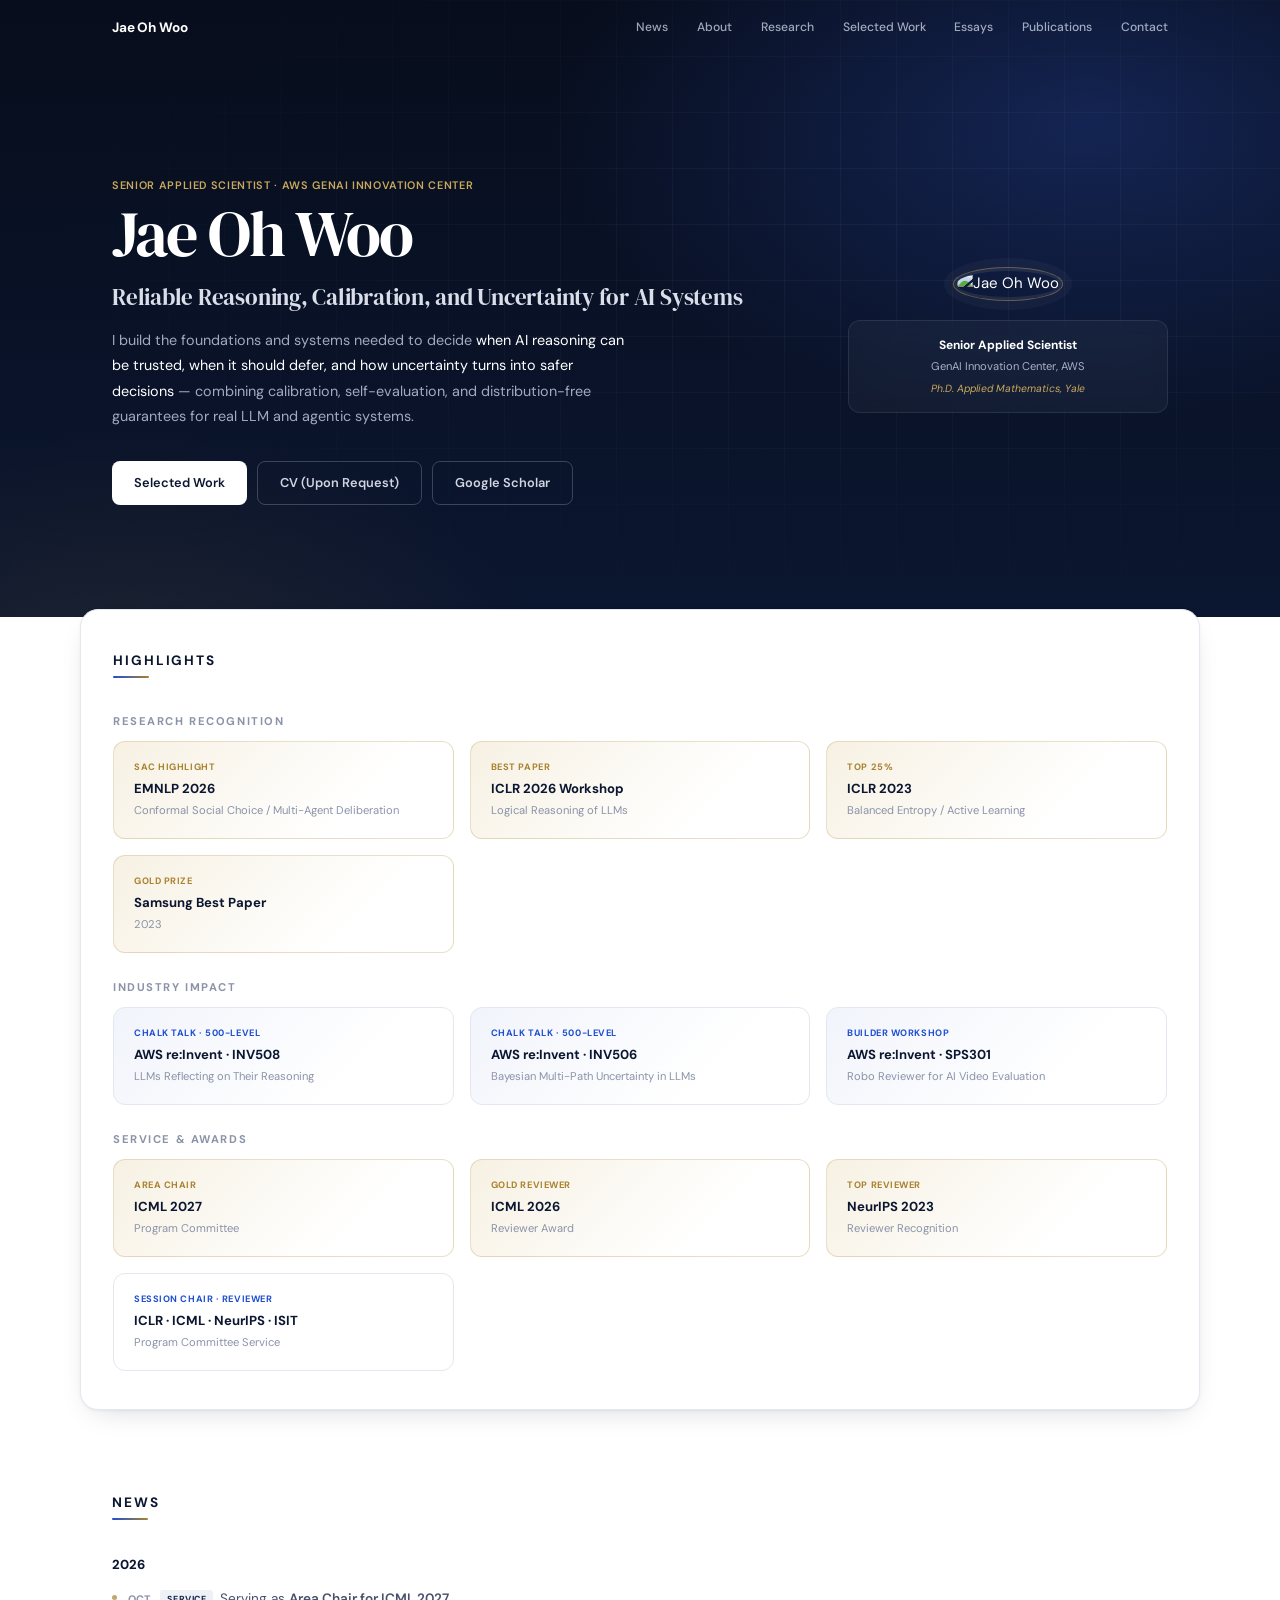
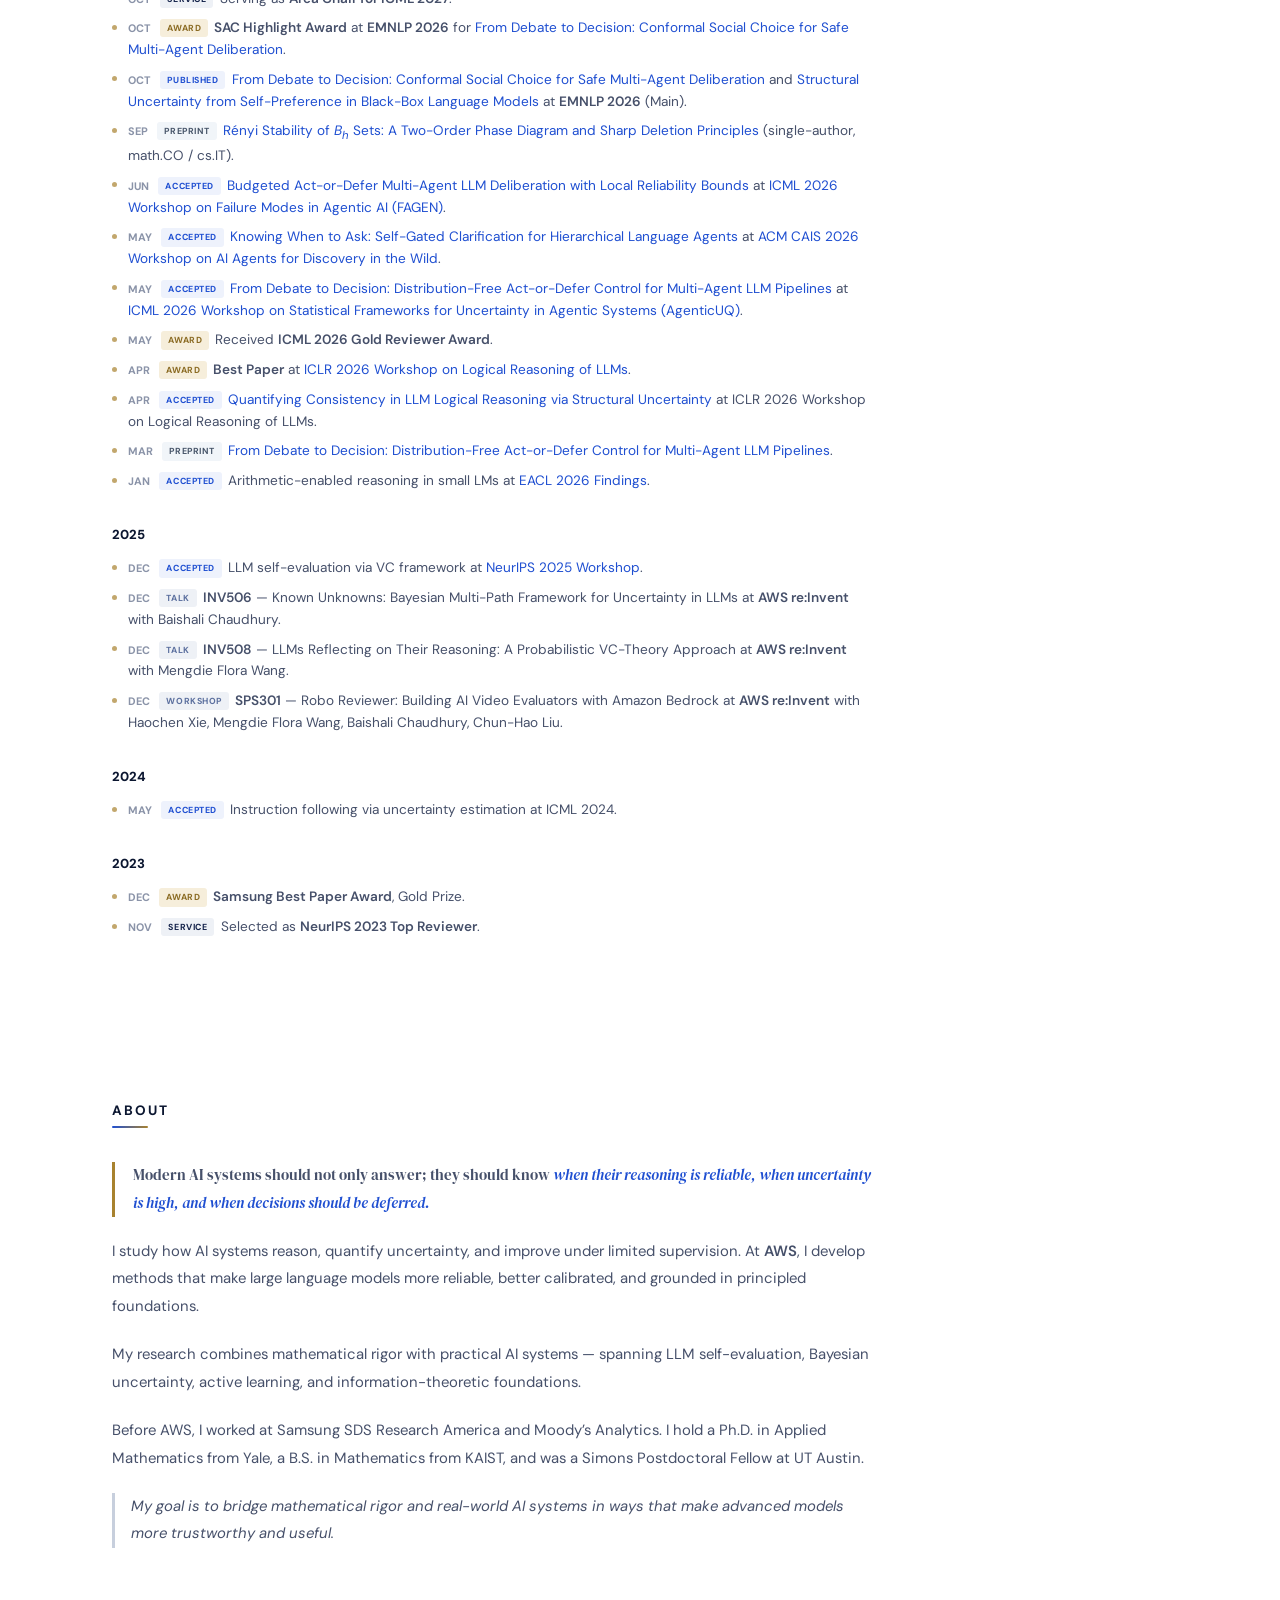
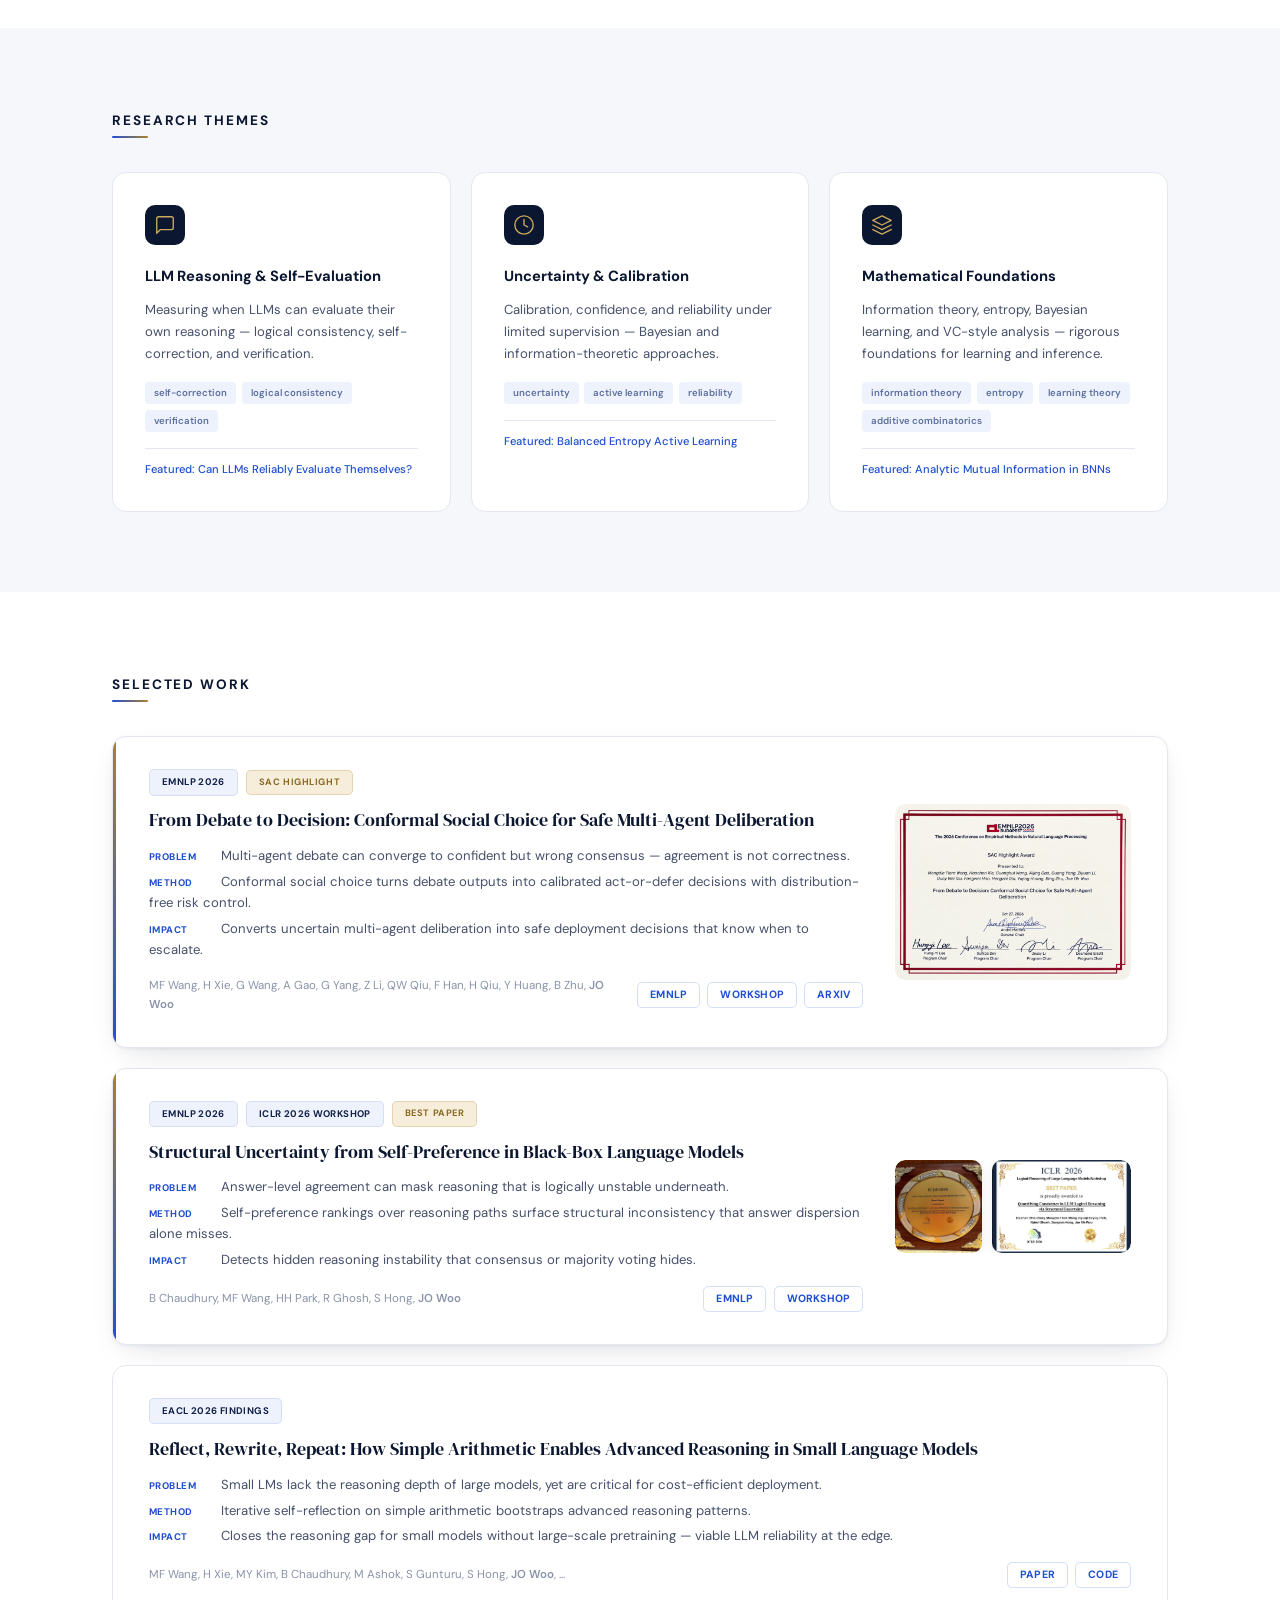
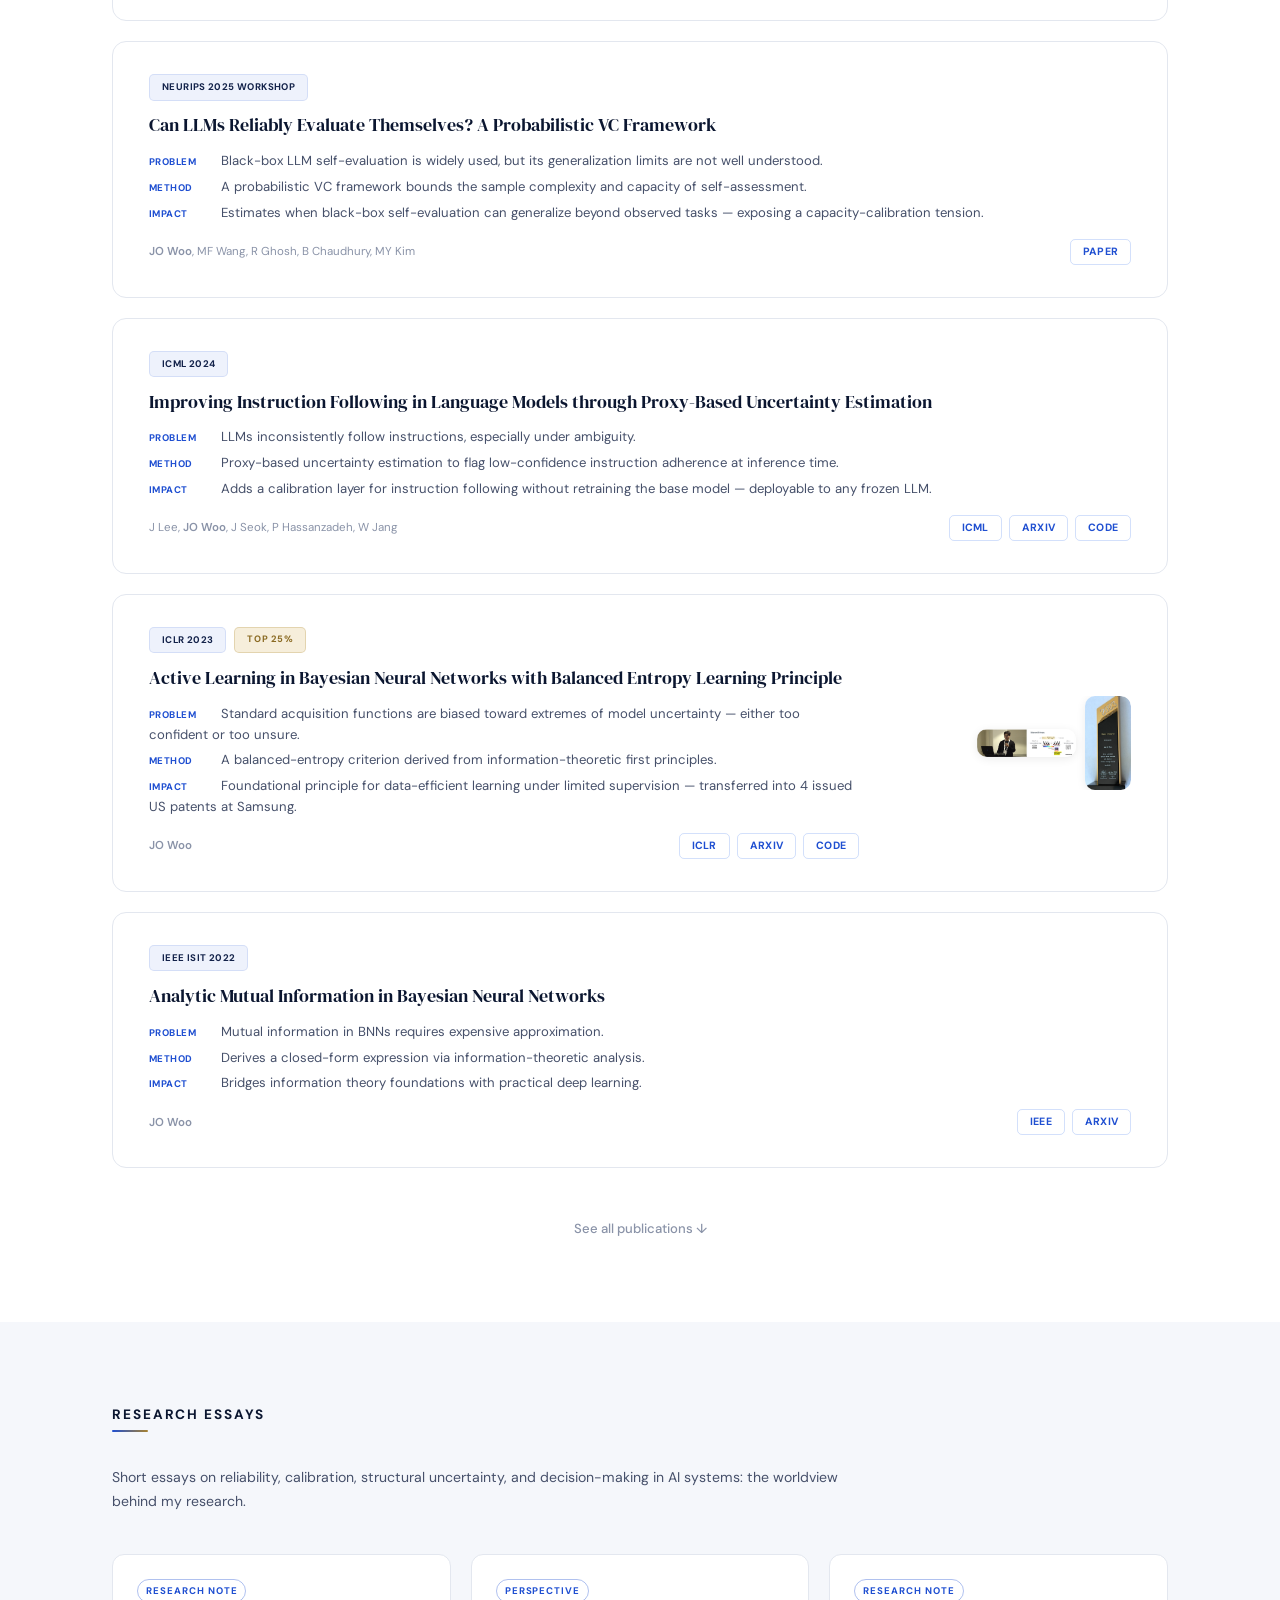
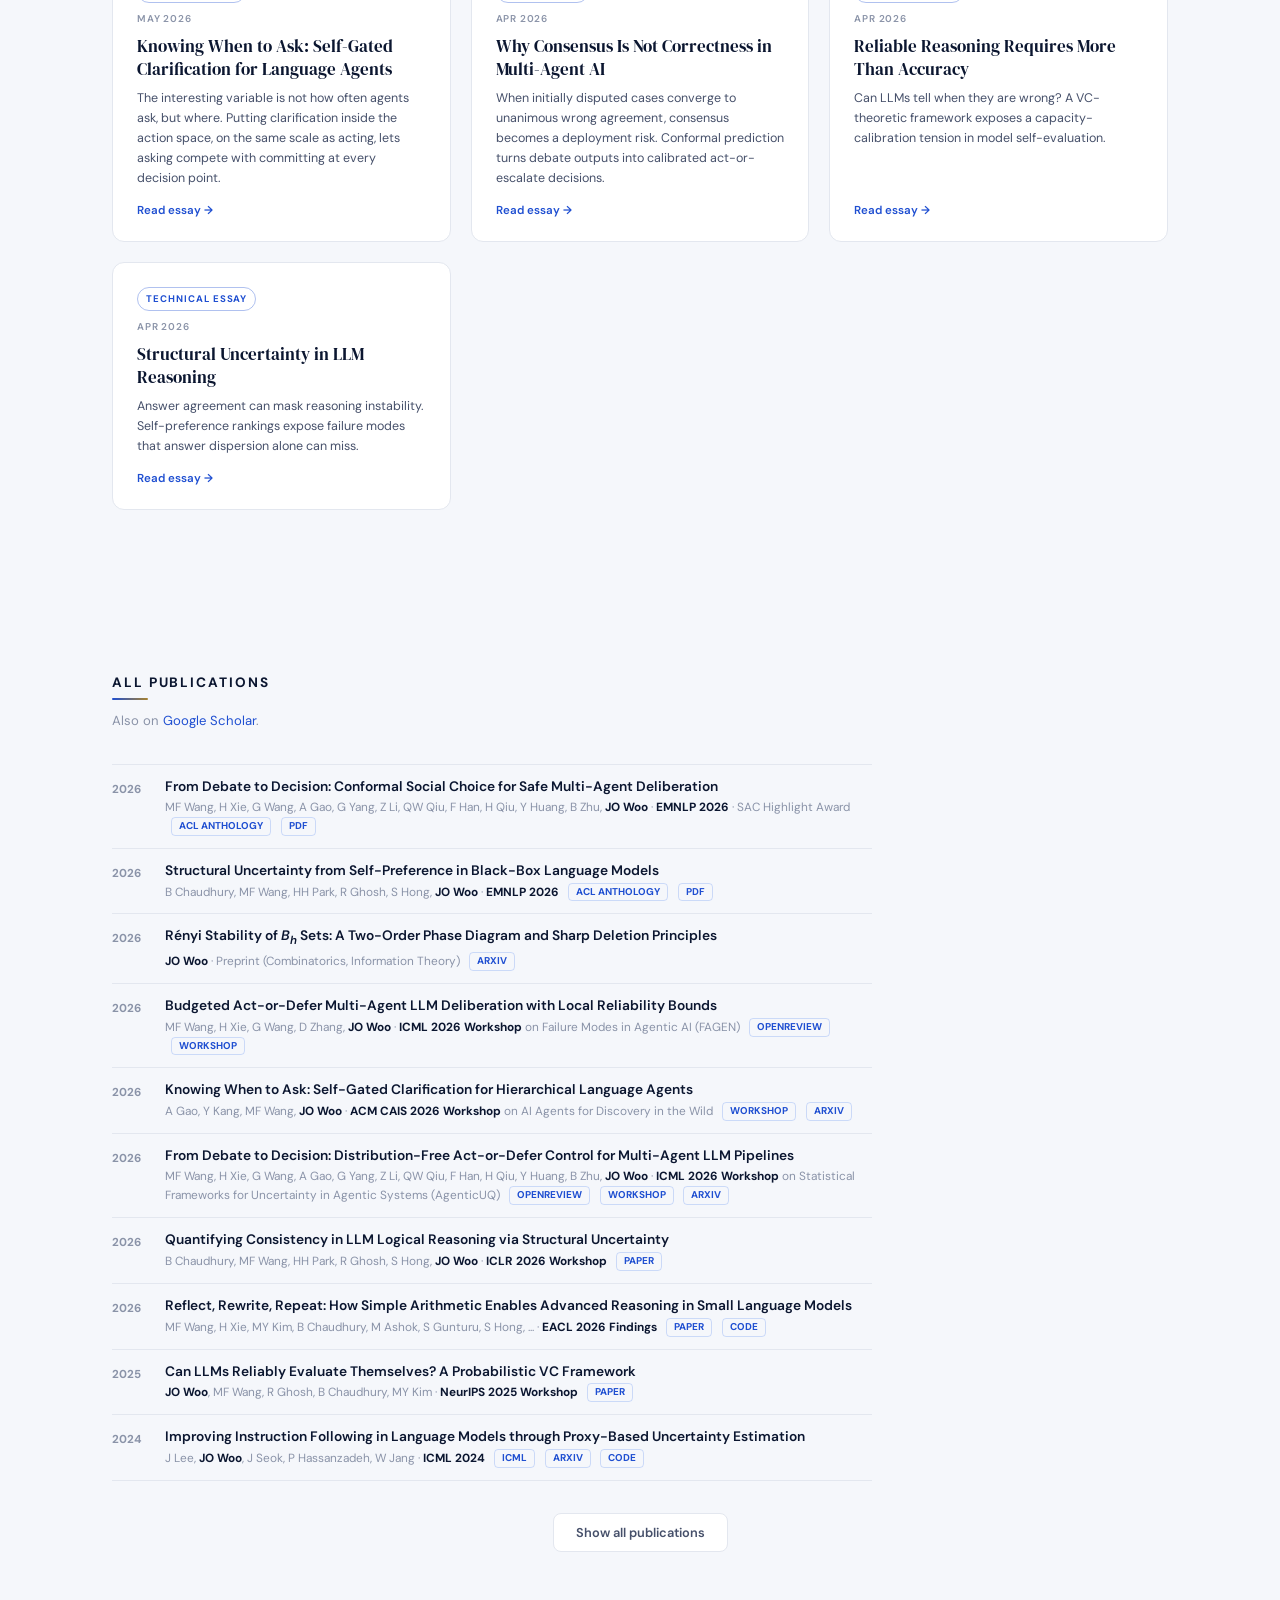
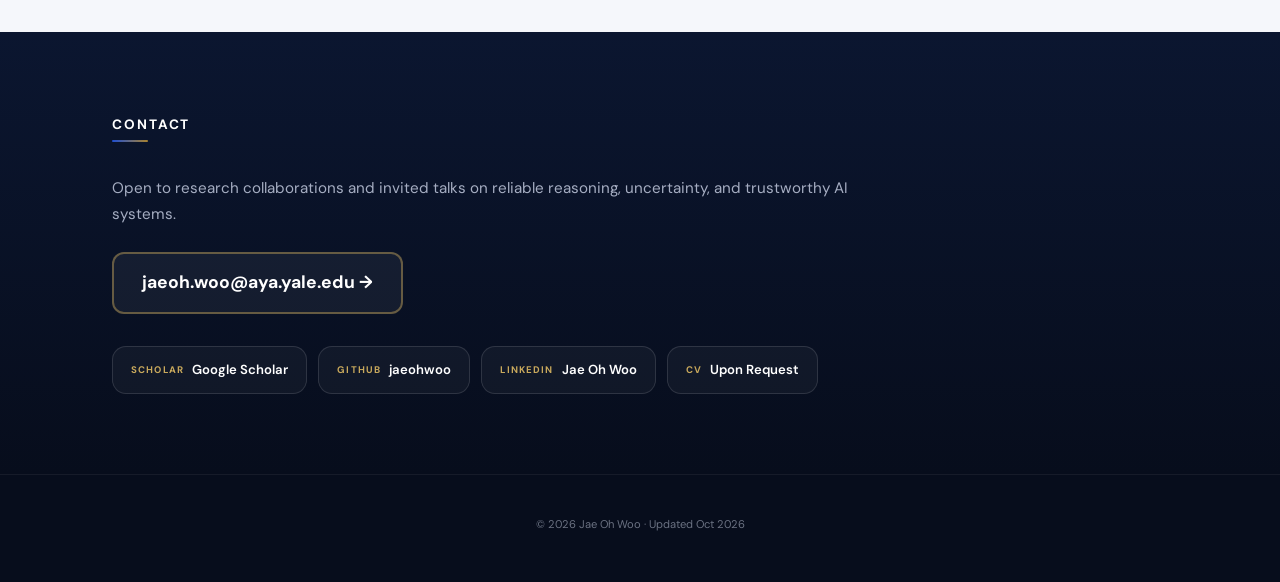
==== index.html @ d0aa5318 "Expand research essays, theme essay pages, add B_h preprint - Four essays expanded about 2x from the" ====
<!DOCTYPE html>
<html lang="en">
<head>
  <meta charset="UTF-8">
  <meta name="viewport" content="width=device-width, initial-scale=1.0">
  <title>Jae Oh Woo — AI Researcher</title>
  <link rel="preconnect" href="https://fonts.googleapis.com">
  <link rel="preconnect" href="https://fonts.gstatic.com" crossorigin>
  <link href="https://fonts.googleapis.com/css2?family=DM+Sans:opsz,wght@9..40,300;9..40,400;9..40,500;9..40,600;9..40,700&family=DM+Serif+Display&display=swap" rel="stylesheet">
  <link rel="stylesheet" href="css/style.css">
  <link rel="stylesheet" href="css/theme.css">
</head>
<body>

  <nav class="nav" id="nav">
    <div class="nav-inner">
      <a href="#" class="nav-name">Jae Oh Woo</a>
      <button class="nav-toggle" id="navToggle" aria-label="Toggle menu">
        <span></span><span></span>
      </button>
      <ul class="nav-links" id="navLinks">
        <li><a href="#news">News</a></li>
        <li><a href="#about">About</a></li>
        <li><a href="#research">Research</a></li>
        <li><a href="#selected-work">Selected Work</a></li>
        <li><a href="#essays">Essays</a></li>
        <li><a href="#publications">Publications</a></li>
        <li><a href="#contact">Contact</a></li>
      </ul>
    </div>
  </nav>

  <!-- Hero -->
  <header class="hero">
    <div class="hero-glow"></div>
    <div class="page">
      <div class="hero-grid">
        <div class="hero-text">
          <p class="hero-eyebrow">Senior Applied Scientist &middot; AWS GenAI Innovation Center</p>
          <h1 class="hero-name">Jae Oh Woo</h1>
          <p class="hero-statement">
            Reliable Reasoning, Calibration, and Uncertainty for AI Systems
          </p>
          <p class="hero-sub">
            I build the foundations and systems needed to decide <em>when AI reasoning can be trusted, when it should defer, and how uncertainty turns into safer decisions</em> &mdash; combining calibration, self-evaluation, and distribution-free guarantees for real LLM and agentic systems.
          </p>
          <div class="hero-actions">
            <a href="#selected-work" class="btn btn-primary">Selected Work</a>
            <span class="btn btn-ghost">CV (Upon Request)</span>
            <a href="https://scholar.google.com/citations?user=HMLtAoMAAAAJ" class="btn btn-ghost" target="_blank" rel="noopener">Google Scholar</a>
          </div>
        </div>
        <div class="hero-right">
          <div class="hero-photo">
            <img src="https://avatars.githubusercontent.com/u/1177142?v=4" alt="Jae Oh Woo">
          </div>
          <div class="hero-affiliation">
            <p class="aff-role">Senior Applied Scientist</p>
            <p class="aff-org">GenAI Innovation Center, AWS</p>
            <p class="aff-edu">Ph.D. Applied Mathematics, Yale</p>
          </div>
        </div>
      </div>
    </div>
  </header>

  <!-- Highlights -->
  <section class="highlights">
    <div class="page">
      <h2 class="section-label">Highlights</h2>

      <h3 class="hl-group-label">Research Recognition</h3>
      <div class="hl-grid">
        <a href="https://aclanthology.org/2026.emnlp-main.830/" target="_blank" rel="noopener" class="hl-card hl-card--gold">
          <span class="hl-badge">SAC Highlight</span>
          <span class="hl-venue">EMNLP 2026</span>
          <span class="hl-detail">Conformal Social Choice / Multi-Agent Deliberation</span>
        </a>
        <a href="https://openreview.net/forum?id=YMwow5RQgP" target="_blank" rel="noopener" class="hl-card hl-card--gold">
          <span class="hl-badge">Best Paper</span>
          <span class="hl-venue">ICLR 2026 Workshop</span>
          <span class="hl-detail">Logical Reasoning of LLMs</span>
        </a>
        <a href="https://iclr.cc/virtual/2023/poster/11983" target="_blank" rel="noopener" class="hl-card hl-card--gold">
          <span class="hl-badge">Top 25%</span>
          <span class="hl-venue">ICLR 2023</span>
          <span class="hl-detail">Balanced Entropy / Active Learning</span>
        </a>
        <div class="hl-card hl-card--gold">
          <span class="hl-badge">Gold Prize</span>
          <span class="hl-venue">Samsung Best Paper</span>
          <span class="hl-detail">2023</span>
        </div>
      </div>

      <h3 class="hl-group-label">Industry Impact</h3>
      <div class="hl-grid">
        <div class="hl-card hl-card--reinvent">
          <span class="hl-badge">Chalk Talk &middot; 500-level</span>
          <span class="hl-venue">AWS re:Invent &middot; INV508</span>
          <span class="hl-detail">LLMs Reflecting on Their Reasoning</span>
        </div>
        <div class="hl-card hl-card--reinvent">
          <span class="hl-badge">Chalk Talk &middot; 500-level</span>
          <span class="hl-venue">AWS re:Invent &middot; INV506</span>
          <span class="hl-detail">Bayesian Multi-Path Uncertainty in LLMs</span>
        </div>
        <div class="hl-card hl-card--reinvent">
          <span class="hl-badge">Builder Workshop</span>
          <span class="hl-venue">AWS re:Invent &middot; SPS301</span>
          <span class="hl-detail">Robo Reviewer for AI Video Evaluation</span>
        </div>
      </div>

      <h3 class="hl-group-label">Service &amp; Awards</h3>
      <div class="hl-grid">
        <div class="hl-card hl-card--gold">
          <span class="hl-badge">Area Chair</span>
          <span class="hl-venue">ICML 2027</span>
          <span class="hl-detail">Program Committee</span>
        </div>
        <div class="hl-card hl-card--gold">
          <span class="hl-badge">Gold Reviewer</span>
          <span class="hl-venue">ICML 2026</span>
          <span class="hl-detail">Reviewer Award</span>
        </div>
        <div class="hl-card hl-card--gold">
          <span class="hl-badge">Top Reviewer</span>
          <span class="hl-venue">NeurIPS 2023</span>
          <span class="hl-detail">Reviewer Recognition</span>
        </div>
        <div class="hl-card">
          <span class="hl-badge">Session Chair &middot; Reviewer</span>
          <span class="hl-venue">ICLR &middot; ICML &middot; NeurIPS &middot; ISIT</span>
          <span class="hl-detail">Program Committee Service</span>
        </div>
      </div>
    </div>
  </section>

  <!-- News -->
  <section id="news" class="section">
    <div class="page">
      <h2 class="section-label">News</h2>
      <div class="news content-text">
        <div class="news-group">
          <h3 class="news-year-label">2026</h3>
          <ul class="news-list">
            <li><time>Oct</time> <span class="news-badge news-badge--service">Service</span> Serving as <strong>Area Chair for ICML 2027</strong>.</li>
            <li><time>Oct</time> <span class="news-badge news-badge--award">Award</span> <strong>SAC Highlight Award</strong> at <strong>EMNLP 2026</strong> for <a href="https://aclanthology.org/2026.emnlp-main.830/" target="_blank" rel="noopener">From Debate to Decision: Conformal Social Choice for Safe Multi-Agent Deliberation</a>.</li>
            <li><time>Oct</time> <span class="news-badge news-badge--accept">Published</span> <a href="https://aclanthology.org/2026.emnlp-main.830/" target="_blank" rel="noopener">From Debate to Decision: Conformal Social Choice for Safe Multi-Agent Deliberation</a> and <a href="https://aclanthology.org/2026.emnlp-main.699/" target="_blank" rel="noopener">Structural Uncertainty from Self-Preference in Black-Box Language Models</a> at <strong>EMNLP 2026</strong> (Main).</li>
            <li><time>Sep</time> <span class="news-badge news-badge--preprint">Preprint</span> <a href="https://arxiv.org/abs/2609.23922" target="_blank" rel="noopener">Rényi Stability of <em>B<sub>h</sub></em> Sets: A Two-Order Phase Diagram and Sharp Deletion Principles</a> (single-author, math.CO / cs.IT).</li>
            <li><time>Jun</time> <span class="news-badge news-badge--accept">Accepted</span> <a href="https://openreview.net/forum?id=5g04fnFmLz" target="_blank" rel="noopener">Budgeted Act-or-Defer Multi-Agent LLM Deliberation with Local Reliability Bounds</a> at <a href="https://fagen-workshop.github.io/" target="_blank" rel="noopener">ICML 2026 Workshop on Failure Modes in Agentic AI (FAGEN)</a>.</li>
            <li><time>May</time> <span class="news-badge news-badge--accept">Accepted</span> <a href="https://arxiv.org/abs/2606.11349" target="_blank" rel="noopener">Knowing When to Ask: Self-Gated Clarification for Hierarchical Language Agents</a> at <a href="https://ai-discovery-in-the-wild.github.io/" target="_blank" rel="noopener">ACM CAIS 2026 Workshop on AI Agents for Discovery in the Wild</a>.</li>
            <li><time>May</time> <span class="news-badge news-badge--accept">Accepted</span> <a href="https://openreview.net/forum?id=wk9pd2VaUB" target="_blank" rel="noopener">From Debate to Decision: Distribution-Free Act-or-Defer Control for Multi-Agent LLM Pipelines</a> at <a href="https://agentic-uncertainty-icml2026.github.io/" target="_blank" rel="noopener">ICML 2026 Workshop on Statistical Frameworks for Uncertainty in Agentic Systems (AgenticUQ)</a>.</li>
            <li><time>May</time> <span class="news-badge news-badge--award">Award</span> Received <strong>ICML 2026 Gold Reviewer Award</strong>.</li>
            <li><time>Apr</time> <span class="news-badge news-badge--award">Award</span> <strong>Best Paper</strong> at <a href="https://openreview.net/forum?id=YMwow5RQgP" target="_blank" rel="noopener">ICLR 2026 Workshop on Logical Reasoning of LLMs</a>.</li>
            <li><time>Apr</time> <span class="news-badge news-badge--accept">Accepted</span> <a href="https://openreview.net/forum?id=YMwow5RQgP" target="_blank" rel="noopener">Quantifying Consistency in LLM Logical Reasoning via Structural Uncertainty</a> at ICLR 2026 Workshop on Logical Reasoning of LLMs.</li>
            <li><time>Mar</time> <span class="news-badge news-badge--preprint">Preprint</span> <a href="https://arxiv.org/abs/2604.07667" target="_blank" rel="noopener">From Debate to Decision: Distribution-Free Act-or-Defer Control for Multi-Agent LLM Pipelines</a>.</li>
            <li><time>Jan</time> <span class="news-badge news-badge--accept">Accepted</span> Arithmetic-enabled reasoning in small LMs at <a href="https://aclanthology.org/2026.findings-eacl.69/" target="_blank" rel="noopener">EACL 2026 Findings</a>.</li>
          </ul>
        </div>
        <div class="news-group">
          <h3 class="news-year-label">2025</h3>
          <ul class="news-list">
            <li><time>Dec</time> <span class="news-badge news-badge--accept">Accepted</span> LLM self-evaluation via VC framework at <a href="https://openreview.net/forum?id=CdxeuFBAUD" target="_blank" rel="noopener">NeurIPS 2025 Workshop</a>.</li>
            <li><time>Dec</time> <span class="news-badge news-badge--talk">Talk</span> <strong>INV506</strong> &mdash; Known Unknowns: Bayesian Multi-Path Framework for Uncertainty in LLMs at <strong>AWS re:Invent</strong> with Baishali Chaudhury.</li>
            <li><time>Dec</time> <span class="news-badge news-badge--talk">Talk</span> <strong>INV508</strong> &mdash; LLMs Reflecting on Their Reasoning: A Probabilistic VC-Theory Approach at <strong>AWS re:Invent</strong> with Mengdie Flora Wang.</li>
            <li><time>Dec</time> <span class="news-badge news-badge--talk">Workshop</span> <strong>SPS301</strong> &mdash; Robo Reviewer: Building AI Video Evaluators with Amazon Bedrock at <strong>AWS re:Invent</strong> with Haochen Xie, Mengdie Flora Wang, Baishali Chaudhury, Chun-Hao Liu.</li>
          </ul>
        </div>
        <div class="news-group">
          <h3 class="news-year-label">2024</h3>
          <ul class="news-list">
            <li><time>May</time> <span class="news-badge news-badge--accept">Accepted</span> Instruction following via uncertainty estimation at ICML 2024.</li>
          </ul>
        </div>
        <div class="news-group">
          <h3 class="news-year-label">2023</h3>
          <ul class="news-list">
            <li><time>Dec</time> <span class="news-badge news-badge--award">Award</span> <strong>Samsung Best Paper Award</strong>, Gold Prize.</li>
            <li><time>Nov</time> <span class="news-badge news-badge--service">Service</span> Selected as <strong>NeurIPS 2023 Top Reviewer</strong>.</li>
          </ul>
        </div>
      </div>
    </div>
  </section>

  <!-- About -->
  <section id="about" class="section">
    <div class="page">
      <h2 class="section-label">About</h2>
      <div class="about-body content-text">
        <p class="about-thesis">
          Modern AI systems should not only answer; they should know <em>when their reasoning is reliable, when uncertainty is high, and when decisions should be deferred.</em>
        </p>
        <p class="about-lede">
          I study how AI systems reason, quantify uncertainty, and improve under limited supervision.
          At <strong>AWS</strong>, I develop methods that make large language models more reliable, better calibrated, and grounded in principled foundations.
        </p>
        <p>
          My research combines mathematical rigor with practical AI systems &mdash; spanning LLM self-evaluation, Bayesian uncertainty, active learning, and information-theoretic foundations.
        </p>
        <p>
          Before AWS, I worked at Samsung SDS Research America and Moody&rsquo;s Analytics.
          I hold a Ph.D. in Applied Mathematics from Yale, a B.S. in Mathematics from KAIST,
          and was a Simons Postdoctoral Fellow at UT Austin.
        </p>
        <p class="about-philosophy">
          My goal is to bridge mathematical rigor and real-world AI systems in ways that make advanced models more trustworthy and useful.
        </p>
      </div>
    </div>
  </section>

  <!-- Research Themes -->
  <section id="research" class="section section-tinted">
    <div class="page">
      <h2 class="section-label">Research Themes</h2>
      <div class="card-grid">
        <div class="pillar">
          <div class="pillar-icon">
            <svg width="22" height="22" viewBox="0 0 24 24" fill="none" stroke="currentColor" stroke-width="1.5" stroke-linecap="round" stroke-linejoin="round"><path d="M21 15a2 2 0 01-2 2H7l-4 4V5a2 2 0 012-2h14a2 2 0 012 2z"/></svg>
          </div>
          <h3>LLM Reasoning &amp; Self-Evaluation</h3>
          <p>Measuring when LLMs can evaluate their own reasoning &mdash; logical consistency, self-correction, and verification.</p>
          <div class="pillar-tags">
            <span>self-correction</span><span>logical consistency</span><span>verification</span>
          </div>
          <a href="https://openreview.net/forum?id=CdxeuFBAUD" target="_blank" rel="noopener" class="pillar-featured">Featured: Can LLMs Reliably Evaluate Themselves?</a>
        </div>
        <div class="pillar">
          <div class="pillar-icon">
            <svg width="22" height="22" viewBox="0 0 24 24" fill="none" stroke="currentColor" stroke-width="1.5" stroke-linecap="round" stroke-linejoin="round"><circle cx="12" cy="12" r="10"/><path d="M12 6v6l4 2"/></svg>
          </div>
          <h3>Uncertainty &amp; Calibration</h3>
          <p>Calibration, confidence, and reliability under limited supervision &mdash; Bayesian and information-theoretic approaches.</p>
          <div class="pillar-tags">
            <span>uncertainty</span><span>active learning</span><span>reliability</span>
          </div>
          <a href="https://arxiv.org/abs/2105.14559" target="_blank" rel="noopener" class="pillar-featured">Featured: Balanced Entropy Active Learning</a>
        </div>
        <div class="pillar">
          <div class="pillar-icon">
            <svg width="22" height="22" viewBox="0 0 24 24" fill="none" stroke="currentColor" stroke-width="1.5" stroke-linecap="round" stroke-linejoin="round"><polygon points="12 2 2 7 12 12 22 7 12 2"/><polyline points="2 17 12 22 22 17"/><polyline points="2 12 12 17 22 12"/></svg>
          </div>
          <h3>Mathematical Foundations</h3>
          <p>Information theory, entropy, Bayesian learning, and VC-style analysis &mdash; rigorous foundations for learning and inference.</p>
          <div class="pillar-tags">
            <span>information theory</span><span>entropy</span><span>learning theory</span><span>additive combinatorics</span>
          </div>
          <a href="https://arxiv.org/abs/2201.09815" target="_blank" rel="noopener" class="pillar-featured">Featured: Analytic Mutual Information in BNNs</a>
        </div>
      </div>
    </div>
  </section>

  <!-- Selected Work -->
  <section id="selected-work" class="section">
    <div class="page">
      <h2 class="section-label">Selected Work</h2>

      <div class="works">

        <article class="work work--featured work--with-photo">
          <div class="work-body">
            <div class="work-top">
              <span class="venue-badge venue-emnlp">EMNLP 2026</span>
              <span class="work-award">SAC Highlight</span>
            </div>
            <h3 class="work-title">From Debate to Decision: Conformal Social Choice for Safe Multi-Agent Deliberation</h3>
            <div class="work-narrative">
              <div class="work-row"><span class="work-label">Problem</span> Multi-agent debate can converge to confident but wrong consensus &mdash; agreement is not correctness.</div>
              <div class="work-row"><span class="work-label">Method</span> Conformal social choice turns debate outputs into calibrated act-or-defer decisions with distribution-free risk control.</div>
              <div class="work-row"><span class="work-label">Impact</span> Converts uncertain multi-agent deliberation into safe deployment decisions that know when to escalate.</div>
            </div>
            <div class="work-foot">
              <span class="work-authors">MF Wang, H Xie, G Wang, A Gao, G Yang, Z Li, QW Qiu, F Han, H Qiu, Y Huang, B Zhu, <strong>JO Woo</strong></span>
              <div class="work-links">
                <a href="https://aclanthology.org/2026.emnlp-main.830/" target="_blank" rel="noopener">EMNLP</a>
                <a href="https://openreview.net/forum?id=wk9pd2VaUB" target="_blank" rel="noopener">Workshop</a>
                <a href="https://arxiv.org/abs/2604.07667" target="_blank" rel="noopener">arXiv</a>
              </div>
            </div>
          </div>
          <div class="work-photo">
            <img src="img/emnlp2026_sac_highlight_certificate.jpg" alt="EMNLP 2026 SAC Highlight Award certificate" loading="lazy">
          </div>
        </article>

        <article class="work work--featured work--with-photo">
          <div class="work-body">
            <div class="work-top">
              <span class="venue-badge venue-emnlp">EMNLP 2026</span>
              <span class="venue-badge venue-iclr">ICLR 2026 Workshop</span>
              <span class="work-award">Best Paper</span>
            </div>
            <h3 class="work-title">Structural Uncertainty from Self-Preference in Black-Box Language Models</h3>
            <div class="work-narrative">
              <div class="work-row"><span class="work-label">Problem</span> Answer-level agreement can mask reasoning that is logically unstable underneath.</div>
              <div class="work-row"><span class="work-label">Method</span> Self-preference rankings over reasoning paths surface structural inconsistency that answer dispersion alone misses.</div>
              <div class="work-row"><span class="work-label">Impact</span> Detects hidden reasoning instability that consensus or majority voting hides.</div>
            </div>
            <div class="work-foot">
              <span class="work-authors">B Chaudhury, MF Wang, HH Park, R Ghosh, S Hong, <strong>JO Woo</strong></span>
              <div class="work-links">
                <a href="https://aclanthology.org/2026.emnlp-main.699/" target="_blank" rel="noopener">EMNLP</a>
                <a href="https://openreview.net/forum?id=YMwow5RQgP" target="_blank" rel="noopener">Workshop</a>
              </div>
            </div>
          </div>
          <div class="work-photo work-photo--pair">
            <img src="img/iclr2026_workshop_best_paper.jpg" alt="ICLR 2026 Workshop Best Paper plaque" loading="lazy">
            <img src="img/iclr2026_workshop_certificate.jpg" alt="ICLR 2026 Workshop Best Paper certificate" loading="lazy">
          </div>
        </article>

        <article class="work">
          <div class="work-top">
            <span class="venue-badge venue-eacl">EACL 2026 Findings</span>
          </div>
          <h3 class="work-title">Reflect, Rewrite, Repeat: How Simple Arithmetic Enables Advanced Reasoning in Small Language Models</h3>
          <div class="work-narrative">
            <div class="work-row"><span class="work-label">Problem</span> Small LMs lack the reasoning depth of large models, yet are critical for cost-efficient deployment.</div>
            <div class="work-row"><span class="work-label">Method</span> Iterative self-reflection on simple arithmetic bootstraps advanced reasoning patterns.</div>
            <div class="work-row"><span class="work-label">Impact</span> Closes the reasoning gap for small models without large-scale pretraining &mdash; viable LLM reliability at the edge.</div>
          </div>
          <div class="work-foot">
            <span class="work-authors">MF Wang, H Xie, MY Kim, B Chaudhury, M Ashok, S Gunturu, S Hong, <strong>JO Woo</strong>, ...</span>
            <div class="work-links">
              <a href="https://aclanthology.org/2026.findings-eacl.69/" target="_blank" rel="noopener">Paper</a>
              <a href="https://github.com/aws-samples/sample-for-reflect-rewrite-repeat" target="_blank" rel="noopener">Code</a>
            </div>
          </div>
        </article>

        <article class="work">
          <div class="work-top">
            <span class="venue-badge venue-neurips">NeurIPS 2025 Workshop</span>
          </div>
          <h3 class="work-title">Can LLMs Reliably Evaluate Themselves? A Probabilistic VC Framework</h3>
          <div class="work-narrative">
            <div class="work-row"><span class="work-label">Problem</span> Black-box LLM self-evaluation is widely used, but its generalization limits are not well understood.</div>
            <div class="work-row"><span class="work-label">Method</span> A probabilistic VC framework bounds the sample complexity and capacity of self-assessment.</div>
            <div class="work-row"><span class="work-label">Impact</span> Estimates when black-box self-evaluation can generalize beyond observed tasks &mdash; exposing a capacity-calibration tension.</div>
          </div>
          <div class="work-foot">
            <span class="work-authors"><strong>JO Woo</strong>, MF Wang, R Ghosh, B Chaudhury, MY Kim</span>
            <div class="work-links">
              <a href="https://openreview.net/forum?id=CdxeuFBAUD" target="_blank" rel="noopener">Paper</a>
            </div>
          </div>
        </article>

        <article class="work">
          <div class="work-top">
            <span class="venue-badge venue-icml">ICML 2024</span>
          </div>
          <h3 class="work-title">Improving Instruction Following in Language Models through Proxy-Based Uncertainty Estimation</h3>
          <div class="work-narrative">
            <div class="work-row"><span class="work-label">Problem</span> LLMs inconsistently follow instructions, especially under ambiguity.</div>
            <div class="work-row"><span class="work-label">Method</span> Proxy-based uncertainty estimation to flag low-confidence instruction adherence at inference time.</div>
            <div class="work-row"><span class="work-label">Impact</span> Adds a calibration layer for instruction following without retraining the base model &mdash; deployable to any frozen LLM.</div>
          </div>
          <div class="work-foot">
            <span class="work-authors">J Lee, <strong>JO Woo</strong>, J Seok, P Hassanzadeh, W Jang</span>
            <div class="work-links">
              <a href="https://icml.cc/virtual/2024/poster/33513" target="_blank" rel="noopener">ICML</a>
              <a href="https://arxiv.org/abs/2405.06424" target="_blank" rel="noopener">arXiv</a>
              <a href="https://github.com/P-B-U/proxy_based_uncertainty" target="_blank" rel="noopener">Code</a>
            </div>
          </div>
        </article>

        <article class="work work--with-photo">
          <div class="work-body">
            <div class="work-top">
              <span class="venue-badge venue-iclr">ICLR 2023</span>
              <span class="work-award">Top 25%</span>
            </div>
            <h3 class="work-title">Active Learning in Bayesian Neural Networks with Balanced Entropy Learning Principle</h3>
            <div class="work-narrative">
              <div class="work-row"><span class="work-label">Problem</span> Standard acquisition functions are biased toward extremes of model uncertainty &mdash; either too confident or too unsure.</div>
              <div class="work-row"><span class="work-label">Method</span> A balanced-entropy criterion derived from information-theoretic first principles.</div>
              <div class="work-row"><span class="work-label">Impact</span> Foundational principle for data-efficient learning under limited supervision &mdash; transferred into 4 issued US patents at Samsung.</div>
            </div>
            <div class="work-foot">
              <span class="work-authors"><strong>JO Woo</strong></span>
              <div class="work-links">
                <a href="https://iclr.cc/virtual/2023/poster/11983" target="_blank" rel="noopener">ICLR</a>
                <a href="https://arxiv.org/abs/2105.14559" target="_blank" rel="noopener">arXiv</a>
                <a href="https://github.com/jaeohwoo/BalancedEntropy" target="_blank" rel="noopener">Code</a>
              </div>
            </div>
          </div>
          <div class="work-photo work-photo--stack">
            <img src="img/photo1.jpg" alt="Presenting Balanced Entropy at ICLR 2023" loading="lazy">
            <img src="img/samsung_gold_award_2023.jpg" alt="Samsung SDS Gold Award trophy for Balanced Entropy paper" loading="lazy">
          </div>
        </article>

        <article class="work">
          <div class="work-top">
            <span class="venue-badge venue-ieee">IEEE ISIT 2022</span>
          </div>
          <h3 class="work-title">Analytic Mutual Information in Bayesian Neural Networks</h3>
          <div class="work-narrative">
            <div class="work-row"><span class="work-label">Problem</span> Mutual information in BNNs requires expensive approximation.</div>
            <div class="work-row"><span class="work-label">Method</span> Derives a closed-form expression via information-theoretic analysis.</div>
            <div class="work-row"><span class="work-label">Impact</span> Bridges information theory foundations with practical deep learning.</div>
          </div>
          <div class="work-foot">
            <span class="work-authors"><strong>JO Woo</strong></span>
            <div class="work-links">
              <a href="https://ieeexplore.ieee.org/document/9834883" target="_blank" rel="noopener">IEEE</a>
              <a href="https://arxiv.org/abs/2201.09815" target="_blank" rel="noopener">arXiv</a>
            </div>
          </div>
        </article>

      </div>

      <p class="see-all"><a href="#publications">See all publications &darr;</a></p>
    </div>
  </section>

  <!-- Essays -->
  <section id="essays" class="section section-tinted">
    <div class="page">
      <h2 class="section-label">Research Essays</h2>
      <p class="essays-intro content-text">
        Short essays on reliability, calibration, structural uncertainty, and decision-making in AI systems: the worldview behind my research.
      </p>
      <div class="essay-grid">
        <a href="essays/knowing-when-to-ask.html" class="essay-card">
          <span class="essay-kind">Research Note</span>
          <time class="essay-date">May 2026</time>
          <h3 class="essay-title">Knowing When to Ask: Self-Gated Clarification for Language Agents</h3>
          <p class="essay-desc">The interesting variable is not how often agents ask, but where. Putting clarification inside the action space, on the same scale as acting, lets asking compete with committing at every decision point.</p>
          <span class="essay-read">Read essay &rarr;</span>
        </a>
        <a href="essays/why-consensus-is-not-correctness.html" class="essay-card">
          <span class="essay-kind">Perspective</span>
          <time class="essay-date">Apr 2026</time>
          <h3 class="essay-title">Why Consensus Is Not Correctness in Multi-Agent AI</h3>
          <p class="essay-desc">When initially disputed cases converge to unanimous wrong agreement, consensus becomes a deployment risk. Conformal prediction turns debate outputs into calibrated act-or-escalate decisions.</p>
          <span class="essay-read">Read essay &rarr;</span>
        </a>
        <a href="essays/reliable-reasoning-requires-more-than-accuracy.html" class="essay-card">
          <span class="essay-kind">Research Note</span>
          <time class="essay-date">Apr 2026</time>
          <h3 class="essay-title">Reliable Reasoning Requires More Than Accuracy</h3>
          <p class="essay-desc">Can LLMs tell when they are wrong? A VC-theoretic framework exposes a capacity-calibration tension in model self-evaluation.</p>
          <span class="essay-read">Read essay &rarr;</span>
        </a>
        <a href="essays/structural-uncertainty-in-llm-reasoning.html" class="essay-card">
          <span class="essay-kind">Technical Essay</span>
          <time class="essay-date">Apr 2026</time>
          <h3 class="essay-title">Structural Uncertainty in LLM Reasoning</h3>
          <p class="essay-desc">Answer agreement can mask reasoning instability. Self-preference rankings expose failure modes that answer dispersion alone can miss.</p>
          <span class="essay-read">Read essay &rarr;</span>
        </a>
      </div>
    </div>
  </section>

  <!-- All Publications -->
  <section id="publications" class="section section-tinted">
    <div class="page">
      <h2 class="section-label">All Publications</h2>
      <p class="section-note">
        Also on <a href="https://scholar.google.com/citations?user=HMLtAoMAAAAJ" target="_blank" rel="noopener">Google Scholar</a>.
      </p>

      <ol class="pubs pubs--collapsed content-text" id="pubsList" reversed>

        <li class="pub">
          <span class="pub-year">2026</span>
          <div>
            <p class="pub-title">From Debate to Decision: Conformal Social Choice for Safe Multi-Agent Deliberation</p>
            <p class="pub-meta">MF Wang, H Xie, G Wang, A Gao, G Yang, Z Li, QW Qiu, F Han, H Qiu, Y Huang, B Zhu, <strong>JO Woo</strong> &middot; <strong>EMNLP 2026</strong> &middot; SAC Highlight Award
              <a href="https://aclanthology.org/2026.emnlp-main.830/" class="pub-link" target="_blank" rel="noopener">ACL Anthology</a>
              <a href="https://aclanthology.org/2026.emnlp-main.830.pdf" class="pub-link" target="_blank" rel="noopener">PDF</a>
            </p>
          </div>
        </li>

        <li class="pub">
          <span class="pub-year">2026</span>
          <div>
            <p class="pub-title">Structural Uncertainty from Self-Preference in Black-Box Language Models</p>
            <p class="pub-meta">B Chaudhury, MF Wang, HH Park, R Ghosh, S Hong, <strong>JO Woo</strong> &middot; <strong>EMNLP 2026</strong>
              <a href="https://aclanthology.org/2026.emnlp-main.699/" class="pub-link" target="_blank" rel="noopener">ACL Anthology</a>
              <a href="https://aclanthology.org/2026.emnlp-main.699.pdf" class="pub-link" target="_blank" rel="noopener">PDF</a>
            </p>
          </div>
        </li>

        <li class="pub">
          <span class="pub-year">2026</span>
          <div>
            <p class="pub-title">Rényi Stability of <em>B<sub>h</sub></em> Sets: A Two-Order Phase Diagram and Sharp Deletion Principles</p>
            <p class="pub-meta"><strong>JO Woo</strong> &middot; Preprint (Combinatorics, Information Theory)
              <a href="https://arxiv.org/abs/2609.23922" class="pub-link" target="_blank" rel="noopener">arXiv</a>
            </p>
          </div>
        </li>

        <li class="pub">
          <span class="pub-year">2026</span>
          <div>
            <p class="pub-title">Budgeted Act-or-Defer Multi-Agent LLM Deliberation with Local Reliability Bounds</p>
            <p class="pub-meta">MF Wang, H Xie, G Wang, D Zhang, <strong>JO Woo</strong> &middot; <strong>ICML 2026 Workshop</strong> on Failure Modes in Agentic AI (FAGEN)
              <a href="https://openreview.net/forum?id=5g04fnFmLz" class="pub-link" target="_blank" rel="noopener">OpenReview</a>
              <a href="https://fagen-workshop.github.io/" class="pub-link" target="_blank" rel="noopener">Workshop</a>
            </p>
          </div>
        </li>

        <li class="pub">
          <span class="pub-year">2026</span>
          <div>
            <p class="pub-title">Knowing When to Ask: Self-Gated Clarification for Hierarchical Language Agents</p>
            <p class="pub-meta">A Gao, Y Kang, MF Wang, <strong>JO Woo</strong> &middot; <strong>ACM CAIS 2026 Workshop</strong> on AI Agents for Discovery in the Wild
              <a href="https://ai-discovery-in-the-wild.github.io/" class="pub-link" target="_blank" rel="noopener">Workshop</a>
              <a href="https://arxiv.org/abs/2606.11349" class="pub-link" target="_blank" rel="noopener">arXiv</a>
            </p>
          </div>
        </li>

        <li class="pub">
          <span class="pub-year">2026</span>
          <div>
            <p class="pub-title">From Debate to Decision: Distribution-Free Act-or-Defer Control for Multi-Agent LLM Pipelines</p>
            <p class="pub-meta">MF Wang, H Xie, G Wang, A Gao, G Yang, Z Li, QW Qiu, F Han, H Qiu, Y Huang, B Zhu, <strong>JO Woo</strong> &middot; <strong>ICML 2026 Workshop</strong> on Statistical Frameworks for Uncertainty in Agentic Systems (AgenticUQ)
              <a href="https://openreview.net/forum?id=wk9pd2VaUB" class="pub-link" target="_blank" rel="noopener">OpenReview</a>
              <a href="https://agentic-uncertainty-icml2026.github.io/" class="pub-link" target="_blank" rel="noopener">Workshop</a>
              <a href="https://arxiv.org/abs/2604.07667" class="pub-link" target="_blank" rel="noopener">arXiv</a>
            </p>
          </div>
        </li>

        <li class="pub">
          <span class="pub-year">2026</span>
          <div>
            <p class="pub-title">Quantifying Consistency in LLM Logical Reasoning via Structural Uncertainty</p>
            <p class="pub-meta">B Chaudhury, MF Wang, HH Park, R Ghosh, S Hong, <strong>JO Woo</strong> &middot; <strong>ICLR 2026 Workshop</strong>
              <a href="https://openreview.net/forum?id=YMwow5RQgP" class="pub-link" target="_blank" rel="noopener">paper</a>
            </p>
          </div>
        </li>

        <li class="pub">
          <span class="pub-year">2026</span>
          <div>
            <p class="pub-title">Reflect, Rewrite, Repeat: How Simple Arithmetic Enables Advanced Reasoning in Small Language Models</p>
            <p class="pub-meta">MF Wang, H Xie, MY Kim, B Chaudhury, M Ashok, S Gunturu, S Hong, ... &middot; <strong>EACL 2026 Findings</strong>
              <a href="https://aclanthology.org/2026.findings-eacl.69/" class="pub-link" target="_blank" rel="noopener">Paper</a>
              <a href="https://github.com/aws-samples/sample-for-reflect-rewrite-repeat" class="pub-link" target="_blank" rel="noopener">Code</a>
            </p>
          </div>
        </li>

        <li class="pub">
          <span class="pub-year">2025</span>
          <div>
            <p class="pub-title">Can LLMs Reliably Evaluate Themselves? A Probabilistic VC Framework</p>
            <p class="pub-meta"><strong>JO Woo</strong>, MF Wang, R Ghosh, B Chaudhury, MY Kim &middot; <strong>NeurIPS 2025 Workshop</strong>
              <a href="https://openreview.net/forum?id=CdxeuFBAUD" class="pub-link" target="_blank" rel="noopener">paper</a>
            </p>
          </div>
        </li>

        <li class="pub">
          <span class="pub-year">2024</span>
          <div>
            <p class="pub-title">Improving Instruction Following in Language Models through Proxy-Based Uncertainty Estimation</p>
            <p class="pub-meta">J Lee, <strong>JO Woo</strong>, J Seok, P Hassanzadeh, W Jang &middot; <strong>ICML 2024</strong>
              <a href="https://icml.cc/virtual/2024/poster/33513" class="pub-link" target="_blank" rel="noopener">ICML</a>
              <a href="https://arxiv.org/abs/2405.06424" class="pub-link" target="_blank" rel="noopener">arXiv</a>
              <a href="https://github.com/P-B-U/proxy_based_uncertainty" class="pub-link" target="_blank" rel="noopener">Code</a>
            </p>
          </div>
        </li>

        <li class="pub">
          <span class="pub-year">2024</span>
          <div>
            <p class="pub-title">Bayesian Active Learning for Semantic Segmentation</p>
            <p class="pub-meta">S Didari, W Hu, <strong>JO Woo</strong>, H Hao, H Moon, S Min &middot; Preprint
              <a href="https://arxiv.org/abs/2408.01694" class="pub-link" target="_blank" rel="noopener">arXiv</a>
            </p>
          </div>
        </li>

        <li class="pub">
          <span class="pub-year">2023</span>
          <div>
            <p class="pub-title">Unsupervised Accuracy Estimation of Deep Visual Models using Domain-Adaptive Adversarial Perturbation without Source Samples</p>
            <p class="pub-meta">JH Lee, <strong>JO Woo</strong>, H Moon, K Lee &middot; <strong>ICCV 2023</strong>
              <a href="https://openaccess.thecvf.com/content/ICCV2023/papers/Lee_Unsupervised_Accuracy_Estimation_of_Deep_Visual_Models_using_Domain-Adaptive_Adversarial_ICCV_2023_paper.pdf" class="pub-link" target="_blank" rel="noopener">ICCV</a>
              <a href="https://arxiv.org/abs/2307.10062" class="pub-link" target="_blank" rel="noopener">arXiv</a>
            </p>
          </div>
        </li>

        <li class="pub">
          <span class="pub-year">2023</span>
          <div>
            <p class="pub-title">Active Learning in Bayesian Neural Networks with Balanced Entropy Learning Principle</p>
            <p class="pub-meta"><strong>JO Woo</strong> &middot; <strong>ICLR 2023</strong>
              <a href="https://iclr.cc/virtual/2023/poster/11983" class="pub-link" target="_blank" rel="noopener">ICLR</a>
              <a href="https://arxiv.org/abs/2105.14559" class="pub-link" target="_blank" rel="noopener">arXiv</a>
              <a href="https://github.com/jaeohwoo/BalancedEntropy" class="pub-link" target="_blank" rel="noopener">Code</a>
            </p>
          </div>
        </li>

        <li class="pub">
          <span class="pub-year">2023</span>
          <div>
            <p class="pub-title">Unsupervised Contrastive Representation Learning for 3D Mesh Segmentation</p>
            <p class="pub-meta">A Haque, H Moon, H Hao, S Didari, <strong>JO Woo</strong>, P Bangert &middot; <strong>AAAI 2023</strong></p>
          </div>
        </li>

        <li class="pub">
          <span class="pub-year">2022</span>
          <div>
            <p class="pub-title">Analytic Mutual Information in Bayesian Neural Networks</p>
            <p class="pub-meta"><strong>JO Woo</strong> &middot; <strong>IEEE ISIT 2022</strong>
              <a href="https://ieeexplore.ieee.org/document/9834883" class="pub-link" target="_blank" rel="noopener">IEEE</a>
              <a href="https://arxiv.org/abs/2201.09815" class="pub-link" target="_blank" rel="noopener">arXiv</a>
            </p>
          </div>
        </li>

        <li class="pub">
          <span class="pub-year">2022</span>
          <div>
            <p class="pub-title">Medical Image Labeling via Active Learning is 90% Effective</p>
            <p class="pub-meta">P Bangert, H Moon, <strong>JO Woo</strong>, S Didari, H Hao &middot; FICC 2022</p>
          </div>
        </li>

        <li class="pub">
          <span class="pub-year">2022</span>
          <div>
            <p class="pub-title">Verifying Measures of Quantum Entropy</p>
            <p class="pub-meta">GC Pastor, <strong>JO Woo</strong> &middot; Applied Mathematics</p>
          </div>
        </li>

        <li class="pub">
          <span class="pub-year">2021</span>
          <div>
            <p class="pub-title">Active Learning Performance in Labeling Radiology Images is 90% Effective</p>
            <p class="pub-meta">P Bangert, H Moon, <strong>JO Woo</strong>, S Didari, H Hao &middot; Frontiers in Radiology</p>
          </div>
        </li>

        <li class="pub">
          <span class="pub-year">2021</span>
          <div>
            <p class="pub-title">Highly Efficient Representation and Active Learning Framework for Imbalanced Medical Image Classification</p>
            <p class="pub-meta">H Hao, H Moon, S Didari, <strong>JO Woo</strong>, P Bangert &middot; NeurIPS Workshop 2021</p>
          </div>
        </li>

        <li class="pub">
          <span class="pub-year">2021</span>
          <div>
            <p class="pub-title">PatchNet: Unsupervised Object Discovery Based on Patch Embedding</p>
            <p class="pub-meta">H Moon, H Hao, S Didari, <strong>JO Woo</strong>, P Bangert &middot; Preprint</p>
          </div>
        </li>

        <li class="pub">
          <span class="pub-year">2019</span>
          <div>
            <p class="pub-title">Majorization and R&eacute;nyi Entropy Inequalities via Sperner Theory</p>
            <p class="pub-meta">M Madiman, L Wang, <strong>JO Woo</strong> &middot; Discrete Mathematics</p>
          </div>
        </li>

        <li class="pub">
          <span class="pub-year">2018</span>
          <div>
            <p class="pub-title">On the Steady State of Continuous Time Stochastic Opinion Dynamics</p>
            <p class="pub-meta">F Baccelli, S Vishwanath, <strong>JO Woo</strong> &middot; Journal of Applied Probability</p>
          </div>
        </li>

        <li class="pub">
          <span class="pub-year">2018</span>
          <div>
            <p class="pub-title">Entropy Inequalities for Sums in Prime Cyclic Groups</p>
            <p class="pub-meta">M Madiman, L Wang, <strong>JO Woo</strong> &middot; SIAM J. Discrete Mathematics</p>
          </div>
        </li>

        <li class="pub">
          <span class="pub-year">2017</span>
          <div>
            <p class="pub-title">An Analytical Framework for Modeling a Spatially Repulsive Cellular Network</p>
            <p class="pub-meta">CS Choi, <strong>JO Woo</strong>, JG Andrews &middot; IEEE Trans. Communications</p>
          </div>
        </li>

        <li class="pub">
          <span class="pub-year">2017</span>
          <div>
            <p class="pub-title">On the Coverage Probability of a Spatially Correlated Network</p>
            <p class="pub-meta">CS Choi, <strong>JO Woo</strong>, JG Andrews &middot; IEEE ISIT 2017</p>
          </div>
        </li>

        <li class="pub">
          <span class="pub-year">2016</span>
          <div>
            <p class="pub-title">On the Entropy and Mutual Information of Point Processes</p>
            <p class="pub-meta">F Baccelli, <strong>JO Woo</strong> &middot; IEEE ISIT 2016</p>
          </div>
        </li>

        <li class="pub">
          <span class="pub-year">2015</span>
          <div>
            <p class="pub-title">A Discrete Entropy Power Inequality for Uniform Distributions</p>
            <p class="pub-meta"><strong>JO Woo</strong>, M Madiman &middot; IEEE ISIT 2015</p>
          </div>
        </li>

        <li class="pub">
          <span class="pub-year">2015</span>
          <div>
            <p class="pub-title">Information Theoretic Inequalities, Limit Theorems, and Universal Compression over Unknown Alphabets</p>
            <p class="pub-meta"><strong>JO Woo</strong> &middot; Ph.D. Dissertation, Yale University</p>
          </div>
        </li>

        <li class="pub">
          <span class="pub-year">2014</span>
          <div>
            <p class="pub-title">A Lower Bound on the R&eacute;nyi Entropy of Convolutions in the Integers</p>
            <p class="pub-meta">L Wang, <strong>JO Woo</strong>, M Madiman &middot; IEEE ISIT 2014</p>
          </div>
        </li>

        <li class="pub">
          <span class="pub-year">2014</span>
          <div>
            <p class="pub-title">Redundancy of Exchangeable Estimators</p>
            <p class="pub-meta">NP Santhanam, AD Sarwate, <strong>JO Woo</strong> &middot; Entropy</p>
          </div>
        </li>

        <li class="pub">
          <span class="pub-year">2009</span>
          <div>
            <p class="pub-title">A Note on Preconditioning by Low-Stretch Spanning Trees</p>
            <p class="pub-meta">DA Spielman, <strong>JO Woo</strong> &middot; Preprint</p>
          </div>
        </li>

      </ol>

      <div class="pubs-toggle" id="pubsToggle">
        <button id="showMorePubs" class="btn btn-ghost">Show all publications</button>
      </div>
    </div>
  </section>



  <!-- Contact -->
  <section id="contact" class="section section-tinted">
    <div class="page">
      <h2 class="section-label">Contact</h2>
      <p class="contact-lead content-text">
        Open to research collaborations and invited talks on reliable reasoning,
        uncertainty, and trustworthy AI systems.
      </p>
      <a href="mailto:jaeoh.woo@aya.yale.edu" class="contact-email">jaeoh.woo@aya.yale.edu &rarr;</a>
      <div class="contact-row">
        <a href="https://scholar.google.com/citations?user=HMLtAoMAAAAJ" class="contact-chip" target="_blank" rel="noopener">
          <span class="chip-label">Scholar</span>
          <span class="chip-value">Google Scholar</span>
        </a>
        <a href="https://github.com/jaeohwoo" class="contact-chip" target="_blank" rel="noopener">
          <span class="chip-label">GitHub</span>
          <span class="chip-value">jaeohwoo</span>
        </a>
        <a href="https://www.linkedin.com/in/jae-oh-woo-45666829" class="contact-chip" target="_blank" rel="noopener">
          <span class="chip-label">LinkedIn</span>
          <span class="chip-value">Jae Oh Woo</span>
        </a>
        <span class="contact-chip">
          <span class="chip-label">CV</span>
          <span class="chip-value">Upon Request</span>
        </span>
      </div>
    </div>
  </section>

  <footer class="footer">
    <div class="page">
      <p>&copy; 2026 Jae Oh Woo &middot; Updated Oct 2026</p>
    </div>
  </footer>

  <script src="js/main.js"></script>
</body>
</html>
---- css/style.css ----
/* ===== Reset ===== */
*, *::before, *::after { margin: 0; padding: 0; box-sizing: border-box; }

:root {
  --bg: #ffffff;
  --bg-tint: #f8f9fc;
  --text: #0f172a;
  --text-2: #475569;
  --text-3: #94a3b8;
  --accent: #2563eb;
  --accent-hover: #1d4ed8;
  --accent-soft: #eff6ff;
  --accent-muted: #6b8dd6;
  --border: #e2e8f0;
  --border-hover: #cbd5e1;
  --card: #ffffff;
  --award-text: #92400e;
  --award-bg: #fef3c7;
  --shadow-sm: 0 1px 2px rgba(0,0,0,0.05);
  --shadow-md: 0 4px 20px rgba(0,0,0,0.07), 0 1px 3px rgba(0,0,0,0.04);
  --shadow-lg: 0 12px 40px rgba(0,0,0,0.1), 0 2px 8px rgba(0,0,0,0.04);

  --sans: 'DM Sans', system-ui, -apple-system, sans-serif;
  --serif: 'DM Serif Display', Georgia, serif;
  --radius: 14px;
}

html { scroll-behavior: smooth; }
body {
  font-family: var(--sans);
  color: var(--text);
  background: var(--bg);
  line-height: 1.7;
  font-size: 15px;
  -webkit-font-smoothing: antialiased;
}
::selection { background: var(--accent); color: #fff; }
a { color: var(--accent); text-decoration: none; }
a:hover { text-decoration: underline; text-underline-offset: 3px; }
strong { font-weight: 600; }

.page {
  max-width: 1120px;
  margin: 0 auto;
  padding: 0 32px;
}
.content-text {
  max-width: 760px;
}

/* ===== Nav ===== */
.nav {
  position: fixed; top: 0; left: 0; right: 0; z-index: 100;
  padding: 0.9rem 0;
  background: transparent;
  transition: all 0.3s;
}
.nav.scrolled {
  background: rgba(255,255,255,0.85);
  backdrop-filter: blur(20px) saturate(180%);
  -webkit-backdrop-filter: blur(20px) saturate(180%);
  border-bottom: 1px solid rgba(226,232,240,0.6);
  padding: 0.5rem 0;
  box-shadow: 0 1px 8px rgba(0,0,0,0.04);
}
.nav-inner {
  max-width: 1120px;
  margin: 0 auto;
  padding: 0 32px;
  display: flex;
  align-items: center;
  justify-content: space-between;
}
.nav-name {
  font-weight: 700;
  font-size: 0.85rem;
  color: var(--text);
  text-decoration: none;
  letter-spacing: -0.01em;
}
.nav-name:hover { text-decoration: none; }
.nav-links {
  display: flex;
  list-style: none;
  gap: 1.8rem;
}
.nav-links a {
  font-size: 0.76rem;
  font-weight: 500;
  color: var(--text-3);
  text-decoration: none;
  transition: color 0.15s;
}
.nav-links a:hover { color: var(--text); text-decoration: none; }

.nav-toggle {
  display: none;
  background: none; border: none; cursor: pointer;
  width: 28px; height: 28px; position: relative; padding: 0;
}
.nav-toggle span {
  position: absolute; left: 2px;
  width: 24px; height: 1.5px;
  background: var(--text);
  transition: all 0.25s;
}
.nav-toggle span:first-child { top: 9px; }
.nav-toggle span:last-child { top: 17px; }
.nav-toggle.active span:first-child { top: 13px; transform: rotate(45deg); }
.nav-toggle.active span:last-child { top: 13px; transform: rotate(-45deg); }

/* ===== Hero ===== */
.hero {
  padding: 11rem 0 5rem;
  position: relative;
  overflow: hidden;
  background: linear-gradient(170deg, #f0f4ff 0%, var(--bg) 50%, #faf8ff 100%);
}
.hero-glow {
  position: absolute;
  top: -300px; right: -200px;
  width: 800px; height: 800px;
  background: radial-gradient(circle, rgba(37,99,235,0.06) 0%, rgba(139,92,246,0.03) 40%, transparent 70%);
  border-radius: 50%;
  pointer-events: none;
}
.hero-grid {
  display: grid;
  grid-template-columns: minmax(0, 1.4fr) 320px;
  gap: 56px;
  align-items: center;
}
.hero-text { min-width: 0; }
.hero-eyebrow {
  font-size: 0.68rem;
  font-weight: 600;
  color: var(--text-3);
  letter-spacing: 0.06em;
  margin-bottom: 0.5rem;
  text-transform: uppercase;
}
.hero-name {
  font-family: var(--serif);
  font-size: clamp(3rem, 6vw, 4rem);
  font-weight: 400;
  line-height: 1.0;
  letter-spacing: -0.03em;
  margin-bottom: 1rem;
}
.hero-statement {
  font-family: var(--serif);
  font-size: 1.45rem;
  line-height: 1.35;
  color: var(--text);
  margin-bottom: 0.9rem;
  letter-spacing: -0.01em;
}
.hero-sub {
  font-size: 0.9rem;
  color: var(--text-2);
  line-height: 1.75;
  margin-bottom: 2rem;
  max-width: 520px;
}
.hero-actions {
  display: flex;
  gap: 10px;
}

.hero-right {
  display: flex;
  flex-direction: column;
  align-items: center;
  gap: 1.25rem;
}
.hero-photo img {
  width: 240px;
  height: 240px;
  border-radius: 50%;
  object-fit: cover;
  border: 5px solid var(--card);
  box-shadow: var(--shadow-lg), 0 0 0 1px rgba(37,99,235,0.08);
  transition: transform 0.4s ease, box-shadow 0.4s ease;
}
.hero-photo img:hover {
  transform: scale(1.04);
  box-shadow: 0 16px 50px rgba(37,99,235,0.15), 0 4px 16px rgba(0,0,0,0.06);
}
.hero-affiliation {
  text-align: center;
  background: var(--card);
  border: 1px solid var(--border);
  border-radius: 12px;
  padding: 14px 20px;
  box-shadow: var(--shadow-sm);
  width: 100%;
}
.aff-role {
  font-size: 0.75rem;
  font-weight: 700;
  color: var(--text);
  margin-bottom: 2px;
}
.aff-org {
  font-size: 0.7rem;
  color: var(--text-2);
  margin-bottom: 4px;
}
.aff-edu {
  font-size: 0.65rem;
  color: var(--text-3);
  font-style: italic;
}

.btn {
  display: inline-flex; align-items: center;
  padding: 10px 22px;
  border-radius: 8px;
  font-size: 0.8rem; font-weight: 600;
  font-family: var(--sans);
  border: none; cursor: pointer;
  transition: all 0.2s;
  text-decoration: none;
}
.btn:hover { text-decoration: none; }
.btn-primary {
  background: var(--accent); color: #fff;
  box-shadow: 0 2px 8px rgba(37,99,235,0.2);
}
.btn-primary:hover {
  background: var(--accent-hover); color: #fff;
  box-shadow: 0 4px 16px rgba(37,99,235,0.3);
  transform: translateY(-2px);
}
.btn-ghost {
  background: var(--bg); color: var(--text-2);
  border: 1.5px solid var(--border);
}
.btn-ghost:hover {
  border-color: var(--accent); color: var(--accent);
  transform: translateY(-2px);
}

/* ===== Highlights ===== */
.highlights {
  padding: 3rem 0 0;
  background: var(--bg);
  margin-top: -2rem;
  position: relative;
  z-index: 2;
}
.hl-grid {
  display: grid;
  grid-template-columns: repeat(3, 1fr);
  gap: 1rem;
}
.hl-group-label {
  font-size: 0.7rem;
  font-weight: 700;
  text-transform: uppercase;
  letter-spacing: 0.14em;
  color: var(--text-3);
  margin: 1.6rem 0 0.6rem;
}
.hl-group-label:first-of-type { margin-top: 0; }
.hl-card {
  display: flex;
  flex-direction: column;
  gap: 4px;
  padding: 18px 20px;
  background: var(--card);
  border: 1.5px solid var(--border);
  border-radius: 12px;
  text-decoration: none;
  transition: all 0.25s;
}
.hl-card:hover {
  border-color: var(--accent);
  box-shadow: var(--shadow-md);
  transform: translateY(-3px);
  text-decoration: none;
}
.hl-card--gold {
  border-color: rgba(146,64,14,0.2);
  background: linear-gradient(135deg, #fffbeb, #ffffff);
}
.hl-card--gold:hover {
  border-color: var(--award-text);
}
.hl-card--reinvent {
  border-color: rgba(255,153,0,0.25);
  background: linear-gradient(135deg, #fff8ee, #ffffff);
}
.hl-card--reinvent .hl-badge {
  color: #c45500;
}
.hl-badge {
  font-size: 0.58rem;
  font-weight: 700;
  text-transform: uppercase;
  letter-spacing: 0.06em;
  color: var(--accent);
}
.hl-card--gold .hl-badge {
  color: var(--award-text);
}
.hl-venue {
  font-size: 0.82rem;
  font-weight: 700;
  color: var(--text);
  line-height: 1.3;
}
.hl-detail {
  font-size: 0.7rem;
  color: var(--text-3);
}

/* ===== Section ===== */
.section { padding: 5rem 0; }
.section-tinted { background: var(--bg-tint); }

.section-label {
  font-size: 0.85rem;
  font-weight: 700;
  text-transform: uppercase;
  letter-spacing: 0.14em;
  color: var(--accent);
  margin-bottom: 2.5rem;
  position: relative;
  display: inline-block;
}
.section-label::after {
  content: '';
  position: absolute;
  bottom: -6px;
  left: 0;
  width: 28px;
  height: 2px;
  background: var(--accent);
  border-radius: 1px;
}
.section-note {
  font-size: 0.82rem;
  color: var(--text-3);
  margin-top: -1.5rem;
  margin-bottom: 2rem;
}
.see-all {
  margin-top: 3rem;
  text-align: center;
}
.see-all a {
  font-size: 0.82rem;
  font-weight: 500;
  color: var(--text-3);
}
.see-all a:hover { color: var(--accent); }

/* ===== About ===== */
.about-body p {
  font-size: 0.93rem;
  color: var(--text-2);
  margin-bottom: 1.3rem;
  line-height: 1.85;
}
.about-body p:last-child { margin-bottom: 0; }
.about-thesis {
  font-family: var(--serif);
  font-size: 1.25rem;
  font-weight: 400;
  line-height: 1.45;
  color: var(--text);
  border-left: 3px solid var(--accent);
  padding-left: 1.1rem;
  margin-bottom: 1.6rem;
}
.about-thesis em { color: var(--accent); font-style: italic; }
.about-lede {
  font-size: 0.98rem;
  color: var(--text);
}
.about-philosophy {
  font-style: italic;
  color: var(--accent-muted);
  border-left: 3px solid rgba(37,99,235,0.2);
  padding-left: 1rem;
}

/* ===== Research Cards ===== */
.card-grid {
  display: grid;
  grid-template-columns: repeat(3, 1fr);
  gap: 1.25rem;
}
.pillar {
  padding: 2rem;
  background: var(--card);
  border: 1px solid var(--border);
  border-radius: var(--radius);
  transition: all 0.3s;
  position: relative;
}
.pillar::before {
  content: '';
  position: absolute;
  top: 0; left: 0; right: 0;
  height: 3px;
  border-radius: var(--radius) var(--radius) 0 0;
  background: var(--accent);
  opacity: 0;
  transition: opacity 0.3s;
}
.pillar:hover {
  border-color: var(--accent);
  box-shadow: var(--shadow-md);
  transform: translateY(-4px);
}
.pillar:hover::before { opacity: 1; }
.pillar-icon {
  color: var(--accent);
  margin-bottom: 1.2rem;
  width: 40px; height: 40px;
  display: flex; align-items: center; justify-content: center;
  background: var(--accent-soft);
  border-radius: 10px;
}
.pillar h3 {
  font-size: 0.92rem;
  font-weight: 700;
  margin-bottom: 0.6rem;
  color: var(--text);
}
.pillar p {
  font-size: 0.82rem;
  color: var(--text-2);
  line-height: 1.7;
  margin-bottom: 1rem;
}
.pillar-tags {
  display: flex;
  flex-wrap: wrap;
  gap: 0.35rem;
}
.pillar-tags span {
  font-size: 0.6rem;
  font-weight: 600;
  color: var(--accent-muted);
  background: var(--accent-soft);
  padding: 3px 9px;
  border-radius: 4px;
}
.pillar-featured {
  display: block;
  font-size: 0.7rem;
  font-weight: 500;
  color: var(--accent);
  margin-top: 1rem;
  text-decoration: none;
  padding-top: 0.7rem;
  border-top: 1px solid var(--border);
}
.pillar-featured:hover {
  color: var(--accent-hover);
  text-decoration: underline;
  text-underline-offset: 2px;
}

/* ===== Selected Work ===== */
.works {
  display: flex;
  flex-direction: column;
  gap: 1.25rem;
}
.work {
  padding: 2rem 2.25rem;
  border: 1px solid var(--border);
  border-radius: var(--radius);
  background: var(--card);
  transition: all 0.3s;
}
.work:hover {
  border-color: var(--border-hover);
  box-shadow: var(--shadow-md);
  transform: translateY(-3px);
}
.work--featured {
  border-color: rgba(37,99,235,0.2);
  background: linear-gradient(135deg, #fafbff 0%, var(--card) 100%);
  box-shadow: 0 2px 12px rgba(37,99,235,0.06);
}
.work--featured:hover {
  border-color: var(--accent);
  box-shadow: 0 8px 30px rgba(37,99,235,0.1);
}
.work-top {
  display: flex;
  align-items: center;
  gap: 0.5rem;
  margin-bottom: 0.8rem;
}
.venue-badge {
  font-size: 0.6rem;
  font-weight: 700;
  letter-spacing: 0.04em;
  padding: 4px 12px;
  border-radius: 5px;
  text-transform: uppercase;
}
.venue-iclr { background: #f5f3ff; color: #6d28d9; border: 1px solid rgba(109,40,217,0.1); }
.venue-eacl { background: #ecfeff; color: #0e7490; border: 1px solid rgba(14,116,144,0.1); }
.venue-neurips { background: #f1f5f9; color: #334155; border: 1px solid rgba(51,65,85,0.1); }
.venue-icml { background: #fef2f2; color: #b91c1c; border: 1px solid rgba(185,28,28,0.1); }
.venue-emnlp { background: #fff7ed; color: #c2410c; border: 1px solid rgba(194,65,12,0.1); }
.venue-ieee { background: #f0fdf4; color: #15803d; border: 1px solid rgba(21,128,61,0.1); }

.work-award {
  font-size: 0.58rem;
  font-weight: 700;
  text-transform: uppercase;
  letter-spacing: 0.06em;
  color: var(--award-text);
  background: linear-gradient(135deg, #fef3c7, #fde68a);
  padding: 4px 12px;
  border-radius: 5px;
}
.work-note {
  font-size: 0.58rem;
  font-weight: 600;
  color: var(--text-3);
  background: var(--bg-tint);
  padding: 4px 12px;
  border-radius: 5px;
  border: 1px solid var(--border);
}
.work-title {
  font-family: var(--serif);
  font-size: 1.1rem;
  font-weight: 400;
  line-height: 1.4;
  color: var(--text);
  margin-bottom: 0.75rem;
}

/* Problem / Method / Impact narrative */
.work-narrative {
  display: flex;
  flex-direction: column;
  gap: 0.3rem;
  margin-bottom: 1rem;
}
.work-row {
  font-size: 0.82rem;
  color: var(--text-2);
  line-height: 1.6;
}
.work-label {
  display: inline-block;
  font-size: 0.6rem;
  font-weight: 700;
  text-transform: uppercase;
  letter-spacing: 0.05em;
  color: var(--accent);
  width: 62px;
  margin-right: 0.4rem;
  flex-shrink: 0;
}

.work-foot {
  display: flex;
  align-items: center;
  justify-content: space-between;
  gap: 0.75rem;
}
.work-authors {
  font-size: 0.72rem;
  color: var(--text-3);
}
.work-links {
  display: flex;
  gap: 0.45rem;
}
.work-links a {
  font-size: 0.66rem;
  font-weight: 700;
  color: var(--accent);
  text-decoration: none;
  padding: 3px 12px;
  border-radius: 5px;
  border: 1.5px solid rgba(37,99,235,0.2);
  transition: all 0.2s;
  text-transform: uppercase;
  letter-spacing: 0.02em;
}
.work-links a:hover {
  background: var(--accent);
  color: #fff;
  border-color: var(--accent);
  text-decoration: none;
}

/* Work card with photo */
.work--with-photo {
  display: grid;
  grid-template-columns: 1fr 240px;
  gap: 2rem;
  align-items: center;
}
.work--with-photo .work-body { min-width: 0; }

/* Featured card: larger side-by-side photo pair */
.work--featured.work--with-photo {
  grid-template-columns: 1fr minmax(213px, 24%);
}
/* Column widths use the images' aspect ratios (plaque ~0.93:1, cert ~1.49:1)
   so both images render at the same height. */
.work-photo--pair {
  display: grid;
  grid-template-columns: 0.93fr 1.49fr;
  gap: 0.6rem;
  align-items: center;
  overflow: visible;
}
.work-photo--pair img {
  width: 100%;
  height: auto;
  display: block;
  border-radius: 10px;
  box-shadow: 0 2px 10px rgba(0,0,0,0.08);
  transition: transform 0.3s;
}
.work-photo--pair img:hover { transform: scale(1.03); }
.work-photo--stack {
  display: flex;
  flex-direction: row;
  gap: 0.6rem;
  align-items: center;
  justify-content: flex-end;
  overflow: visible;
}
.work-photo--stack img {
  height: auto;
  display: block;
  border-radius: 10px;
  box-shadow: 0 2px 10px rgba(0,0,0,0.08);
  transition: transform 0.3s;
}
.work-photo--stack img:nth-child(1) {
  width: 41%;
}
.work-photo--stack img:nth-child(2) {
  width: 19%;
}
.work-photo--stack img:hover { transform: scale(1.03); }
.work-photo {
  overflow: hidden;
  border-radius: 10px;
}
.work-photo img {
  width: 100%;
  height: auto;
  display: block;
  border-radius: 10px;
  transition: transform 0.3s;
}
.work-photo img:hover { transform: scale(1.03); }

/* ===== Essays ===== */
.essays-intro {
  font-size: 0.88rem;
  color: var(--text-2);
  line-height: 1.7;
  margin-bottom: 2.5rem;
}
.essay-grid {
  display: grid;
  grid-template-columns: repeat(3, 1fr);
  gap: 1.25rem;
}
.essay-card {
  display: flex;
  flex-direction: column;
  gap: 8px;
  padding: 24px 24px 20px;
  background: var(--card);
  border: 1.5px solid var(--border);
  border-radius: 12px;
  text-decoration: none;
  transition: all 0.25s;
}
.essay-card:hover {
  border-color: var(--accent);
  box-shadow: var(--shadow-md);
  transform: translateY(-3px);
  text-decoration: none;
}
.essay-kind {
  display: inline-block;
  font-size: 0.6rem;
  font-weight: 700;
  text-transform: uppercase;
  letter-spacing: 0.1em;
  color: var(--accent);
  padding: 3px 8px;
  border: 1px solid var(--accent);
  border-radius: 999px;
  align-self: flex-start;
}
.essay-date {
  font-size: 0.62rem;
  font-weight: 600;
  text-transform: uppercase;
  letter-spacing: 0.08em;
  color: var(--text-3);
}
.essay-title {
  font-family: var(--serif);
  font-size: 1.05rem;
  font-weight: 400;
  color: var(--text);
  line-height: 1.35;
}
.essay-desc {
  font-size: 0.78rem;
  color: var(--text-2);
  line-height: 1.6;
  flex: 1;
}
.essay-read {
  font-size: 0.72rem;
  font-weight: 600;
  color: var(--accent);
  margin-top: 4px;
}

/* ===== News ===== */
.news {
  display: flex;
  flex-direction: column;
  gap: 2rem;
}
.news-year-label {
  font-size: 0.82rem;
  font-weight: 800;
  color: var(--text);
  margin-bottom: 0.7rem;
}
.news-list {
  list-style: none;
  display: flex;
  flex-direction: column;
  gap: 0.5rem;
}
.news-list li {
  font-size: 0.85rem;
  color: var(--text-2);
  line-height: 1.6;
  padding-left: 1rem;
  position: relative;
}
.news-list li::before {
  content: '';
  position: absolute;
  left: 0;
  top: 0.55em;
  width: 5px; height: 5px;
  border-radius: 50%;
  background: var(--accent);
  opacity: 0.4;
}
.news-list time {
  font-size: 0.68rem;
  font-weight: 700;
  color: var(--text-3);
  margin-right: 0.3rem;
  text-transform: uppercase;
  letter-spacing: 0.02em;
}
.news-badge {
  display: inline-block;
  font-size: 0.55rem;
  font-weight: 700;
  text-transform: uppercase;
  letter-spacing: 0.06em;
  padding: 2px 7px;
  border-radius: 3px;
  margin-right: 0.15rem;
  vertical-align: 1px;
}
.news-badge--award { background: var(--award-bg); color: var(--award-text); }
.news-badge--accept { background: var(--accent-soft); color: var(--accent); }
.news-badge--preprint { background: #f1f5f9; color: #475569; }
.news-badge--service { background: #f0fdf4; color: #15803d; }
.news-badge--talk { background: #fff7ed; color: #c2410c; }

/* ===== Pubs ===== */
.pubs {
  list-style: none;
  display: flex;
  flex-direction: column;
}
.pubs--collapsed .pub:nth-child(n+11) { display: none; }
.pubs--collapsed ~ .pubs-toggle { display: block; }
.pubs--expanded ~ .pubs-toggle { display: none; }
.pubs-toggle { text-align: center; margin-top: 2rem; }
.pub {
  display: grid;
  grid-template-columns: 40px 1fr;
  gap: 0.8rem;
  padding: 0.75rem 0;
  border-bottom: 1px solid var(--border);
  transition: background 0.15s;
}
.pub:hover { background: rgba(37,99,235,0.02); }
.pub:first-child { border-top: 1px solid var(--border); }
.pub-year {
  font-size: 0.72rem;
  font-weight: 700;
  color: var(--text-3);
  padding-top: 3px;
}
.pub-title {
  font-size: 0.86rem;
  font-weight: 600;
  color: var(--text);
  line-height: 1.45;
  margin-bottom: 2px;
}
.pub-meta {
  font-size: 0.74rem;
  color: var(--text-3);
  line-height: 1.5;
}
.pub-meta strong { color: var(--accent); font-weight: 700; }
.pub-link {
  display: inline-block;
  font-size: 0.62rem;
  font-weight: 700;
  color: var(--accent);
  border: 1.5px solid rgba(37,99,235,0.2);
  padding: 1px 7px;
  border-radius: 4px;
  margin-left: 0.4rem;
  vertical-align: 1px;
  transition: all 0.15s;
  text-transform: uppercase;
}
.pub-link:hover {
  background: var(--accent);
  color: #fff;
  border-color: var(--accent);
  text-decoration: none;
}

/* ===== Contact ===== */
.contact-lead {
  font-size: 0.95rem;
  color: var(--text-2);
  margin-bottom: 1.5rem;
  line-height: 1.7;
}
.contact-email {
  display: inline-flex;
  align-items: center;
  font-size: 1.1rem;
  font-weight: 700;
  color: var(--accent);
  margin-bottom: 2rem;
  text-decoration: none;
  padding: 14px 28px;
  background: var(--accent-soft);
  border: 2px solid rgba(37,99,235,0.15);
  border-radius: 12px;
  transition: all 0.2s;
}
.contact-email:hover {
  background: var(--accent);
  color: #fff;
  border-color: var(--accent);
  text-decoration: none;
  transform: translateY(-2px);
  box-shadow: 0 4px 16px rgba(37,99,235,0.25);
}
.contact-row {
  display: flex;
  gap: 0.7rem;
  flex-wrap: wrap;
}
.contact-chip {
  display: flex;
  align-items: center;
  gap: 0.5rem;
  padding: 12px 18px;
  background: var(--card);
  border: 1.5px solid var(--border);
  border-radius: var(--radius);
  color: var(--text);
  transition: all 0.25s;
  text-decoration: none;
}
.contact-chip:hover {
  border-color: var(--accent);
  transform: translateY(-2px);
  text-decoration: none;
}
.chip-label {
  font-size: 0.6rem;
  font-weight: 700;
  text-transform: uppercase;
  letter-spacing: 0.12em;
  color: var(--text-3);
}
.chip-value {
  font-size: 0.82rem;
  font-weight: 600;
}

/* ===== Footer ===== */
.footer {
  padding: 2.5rem 0 3rem;
  text-align: center;
  border-top: 1px solid var(--border);
}
.footer p { font-size: 0.7rem; color: var(--text-3); }

/* ===== Reveal ===== */
.reveal {
  opacity: 0;
  transform: translateY(16px);
  transition: opacity 0.5s ease, transform 0.5s ease;
}
.reveal.visible {
  opacity: 1;
  transform: translateY(0);
}

/* ===== Responsive ===== */
@media (max-width: 768px) {
  .page { padding: 0 20px; }
  .nav-inner { padding: 0 20px; }

  .nav-toggle { display: block; }
  .nav-links {
    position: fixed; top: 0; right: -100%;
    width: 240px; height: 100vh;
    background: var(--bg);
    border-left: 1px solid var(--border);
    flex-direction: column;
    padding: 3.5rem 1.5rem 2rem;
    gap: 1rem;
    transition: right 0.25s;
    z-index: 999;
  }
  .nav-links.open { right: 0; }
  .nav-links a { font-size: 0.9rem; }

  .hero { padding: 7.5rem 0 4rem; }
  .hero-grid {
    grid-template-columns: 1fr;
    text-align: center;
    gap: 2rem;
  }
  .hero-right { order: -1; }
  .hero-photo img { width: 180px; height: 180px; }
  .hero-actions { justify-content: center; flex-wrap: wrap; }
  .hero-sub { margin-left: auto; margin-right: auto; }

  .hl-grid { grid-template-columns: repeat(2, 1fr); }
  .card-grid { grid-template-columns: 1fr; }
  .essay-grid { grid-template-columns: 1fr; }
  .section { padding: 3.5rem 0; }

  .pub {
    grid-template-columns: 1fr;
    gap: 0;
  }
  .pub-year { margin-bottom: 2px; }

  .work--with-photo {
    grid-template-columns: 1fr;
  }
  .work--featured.work--with-photo {
    grid-template-columns: 1fr;
  }
  .work-photo { order: -1; }
  .work-photo--pair { grid-template-columns: 0.93fr 1.49fr; }

  .work-foot {
    flex-direction: column;
    align-items: flex-start;
    gap: 0.5rem;
  }

  .contact-row { flex-direction: column; }
  .contact-email { font-size: 0.95rem; padding: 10px 18px; }
}
---- css/theme.css ----
/* ===== PI theme: deep navy, white, muted gold (colors and surfaces only) ===== */
:root {
  --navy-950: #070d1c;
  --navy-900: #0b1630;
  --navy-800: #13224a;
  --bg: #ffffff;
  --bg-tint: #f5f7fb;
  --text: #0b1630;
  --text-2: #46506a;
  --text-3: #8a93a8;
  --accent: #1f4fd1;
  --accent-hover: #173fa8;
  --accent-soft: #eef2fc;
  --accent-muted: #5b6f9e;
  --gold: #a8822f;
  --gold-soft: #f7f1e3;
  --border: #e3e7ef;
  --border-hover: #c7cfdd;
  --award-text: #8a6a22;
  --award-bg: #f6eedb;
  --shadow-md: 0 10px 30px -14px rgba(11,22,48,0.22), 0 1px 3px rgba(11,22,48,0.05);
  --shadow-lg: 0 30px 60px -24px rgba(7,13,28,0.6);
}

/* ===== Nav: light text over the dark hero, solid when scrolled ===== */
.nav .nav-name { color: #fff; }
.nav .nav-links a { color: rgba(226,232,245,0.7); }
.nav .nav-links a:hover { color: #fff; }
.nav .nav-toggle span { background: #fff; }
.nav.scrolled {
  background: rgba(7,13,28,0.88);
  border-bottom: 1px solid rgba(255,255,255,0.06);
  box-shadow: 0 1px 0 rgba(0,0,0,0.2);
}

/* ===== Hero: deep navy with a quiet coordinate grid ===== */
.hero {
  background:
    radial-gradient(900px 500px at 85% 20%, rgba(52,92,214,0.28), transparent 60%),
    radial-gradient(700px 420px at 10% 110%, rgba(168,130,47,0.12), transparent 60%),
    linear-gradient(180deg, var(--navy-950) 0%, var(--navy-900) 100%);
  color: #fff;
  padding-bottom: 7rem;
}
.hero::before {
  content: '';
  position: absolute; inset: 0;
  background-image:
    linear-gradient(rgba(255,255,255,0.035) 1px, transparent 1px),
    linear-gradient(90deg, rgba(255,255,255,0.035) 1px, transparent 1px);
  background-size: 56px 56px;
  -webkit-mask-image: radial-gradient(ellipse at 70% 40%, #000 20%, transparent 75%);
          mask-image: radial-gradient(ellipse at 70% 40%, #000 20%, transparent 75%);
  pointer-events: none;
}
.hero-glow { display: none; }
.hero .page { position: relative; }
.hero-eyebrow { color: #c9a95c; }
.hero-name { color: #fff; }
.hero-statement { color: rgba(236,240,250,0.92); }
.hero-sub { color: rgba(205,213,232,0.78); }
.hero-sub em { color: #fff; font-style: normal; }

.hero-photo img {
  border: 3px solid rgba(255,255,255,0.08);
  box-shadow: 0 0 0 1px rgba(201,169,92,0.45), 0 0 0 10px rgba(255,255,255,0.03), var(--shadow-lg);
}
.hero-photo img:hover {
  box-shadow: 0 0 0 1px rgba(201,169,92,0.8), 0 0 0 10px rgba(255,255,255,0.04), var(--shadow-lg);
}
.hero-affiliation {
  background: rgba(255,255,255,0.04);
  border: 1px solid rgba(255,255,255,0.09);
  box-shadow: none;
  -webkit-backdrop-filter: blur(8px);
          backdrop-filter: blur(8px);
}
.aff-role { color: #fff; }
.aff-org { color: rgba(205,213,232,0.8); }
.aff-edu { color: #c9a95c; }

.btn-primary { background: #fff; color: var(--navy-900); box-shadow: none; }
.btn-primary:hover { background: #e9eefb; color: var(--navy-900); box-shadow: 0 6px 20px rgba(0,0,0,0.25); }
.hero .btn-ghost { background: transparent; color: rgba(236,240,250,0.88); border-color: rgba(255,255,255,0.2); }
.hero .btn-ghost:hover { border-color: #c9a95c; color: #fff; }

/* ===== Highlights: one panel lifted over the hero edge ===== */
.highlights { margin-top: -3.5rem; background: transparent; }
.highlights .page {
  background: #fff;
  border: 1px solid var(--border);
  border-radius: 18px;
  box-shadow: var(--shadow-md);
  padding-top: 2.4rem;
  padding-bottom: 2.4rem;
}
.hl-card { border-width: 1px; }
.hl-card:hover { border-color: var(--accent); }
.hl-card--gold { background: linear-gradient(135deg, var(--gold-soft), #fff 70%); border-color: rgba(168,130,47,0.25); }
.hl-card--gold:hover { border-color: var(--gold); }
.hl-card--gold .hl-badge { color: var(--gold); }
.hl-card--reinvent { background: linear-gradient(135deg, #f1f4fb, #fff 70%); border-color: var(--border); }
.hl-card--reinvent .hl-badge { color: var(--accent); }

/* ===== Sections ===== */
.section-label { color: var(--text); }
.section-label::after { width: 36px; background: linear-gradient(90deg, var(--accent), var(--gold)); }
.about-thesis { border-left-color: var(--gold); }
.about-thesis em { color: var(--accent); }
.about-philosophy { color: var(--text-2); border-left-color: var(--border-hover); }

.pillar::before { background: linear-gradient(90deg, var(--accent), var(--gold)); }
.pillar:hover { border-color: var(--border-hover); }
.pillar-icon { background: var(--navy-900); color: #c9a95c; }
.pillar-tags span { background: var(--accent-soft); color: var(--accent-muted); }

/* ===== Selected work ===== */
.work--featured {
  border-color: var(--border);
  background: #fff;
  box-shadow: var(--shadow-md);
  position: relative;
  overflow: hidden;
}
.work--featured::before {
  content: '';
  position: absolute; left: 0; top: 0; bottom: 0; width: 3px;
  background: linear-gradient(180deg, var(--gold), var(--accent));
}
.work--featured:hover { border-color: var(--border-hover); box-shadow: 0 18px 40px -18px rgba(11,22,48,0.3); }
.work-award { background: var(--award-bg); color: var(--award-text); border: 1px solid rgba(168,130,47,0.25); }
.venue-badge { background: var(--accent-soft) !important; color: var(--navy-800) !important; border: 1px solid rgba(31,79,209,0.12) !important; }

/* ===== News ===== */
.news-list li::before { background: var(--gold); opacity: 0.7; }
.news-badge--service { background: #eef1f6; color: var(--navy-800); }
.news-badge--talk { background: #eef1f6; color: var(--accent-muted); }

/* ===== Essays / pubs ===== */
.essay-kind { color: var(--accent); border-color: rgba(31,79,209,0.35); }
.pub-meta strong { color: var(--text); }

/* ===== Contact + footer: bookend the page in navy ===== */
#contact { background: linear-gradient(180deg, var(--navy-900), var(--navy-950)); color: #fff; }
#contact .section-label { color: #fff; }
#contact .contact-lead { color: rgba(205,213,232,0.8); }
#contact .contact-email { background: rgba(255,255,255,0.05); color: #fff; border-color: rgba(201,169,92,0.45); }
#contact .contact-email:hover { background: #fff; color: var(--navy-900); border-color: #fff; box-shadow: none; }
#contact .contact-chip { background: rgba(255,255,255,0.04); border-color: rgba(255,255,255,0.12); color: #fff; }
#contact .contact-chip:hover { border-color: #c9a95c; }
#contact .chip-label { color: #c9a95c; }
.footer { background: var(--navy-950); border-top: 1px solid rgba(255,255,255,0.06); }
.footer p { color: rgba(205,213,232,0.5); }

@media (max-width: 768px) {
  .nav-links { background: var(--navy-950); border-left-color: rgba(255,255,255,0.08); }
  .highlights .page { border-radius: 0; border-left: none; border-right: none; }
}
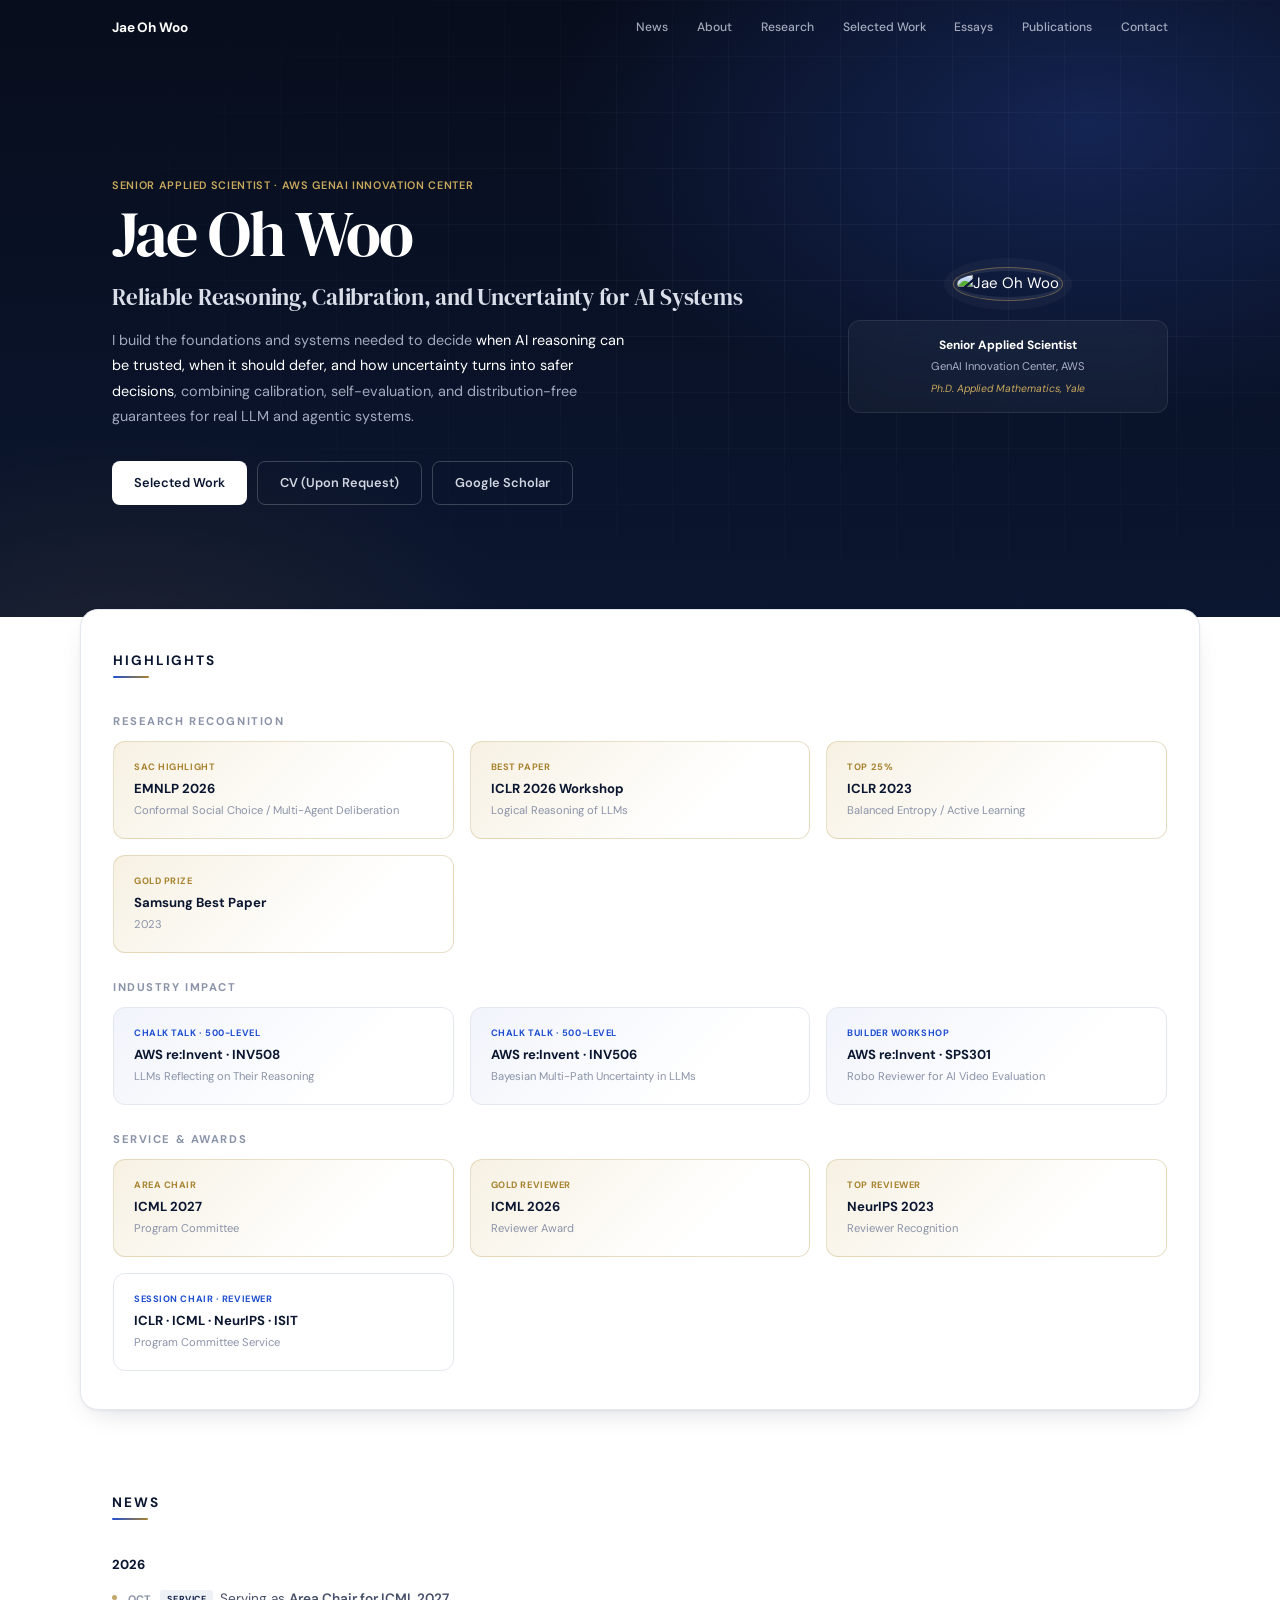
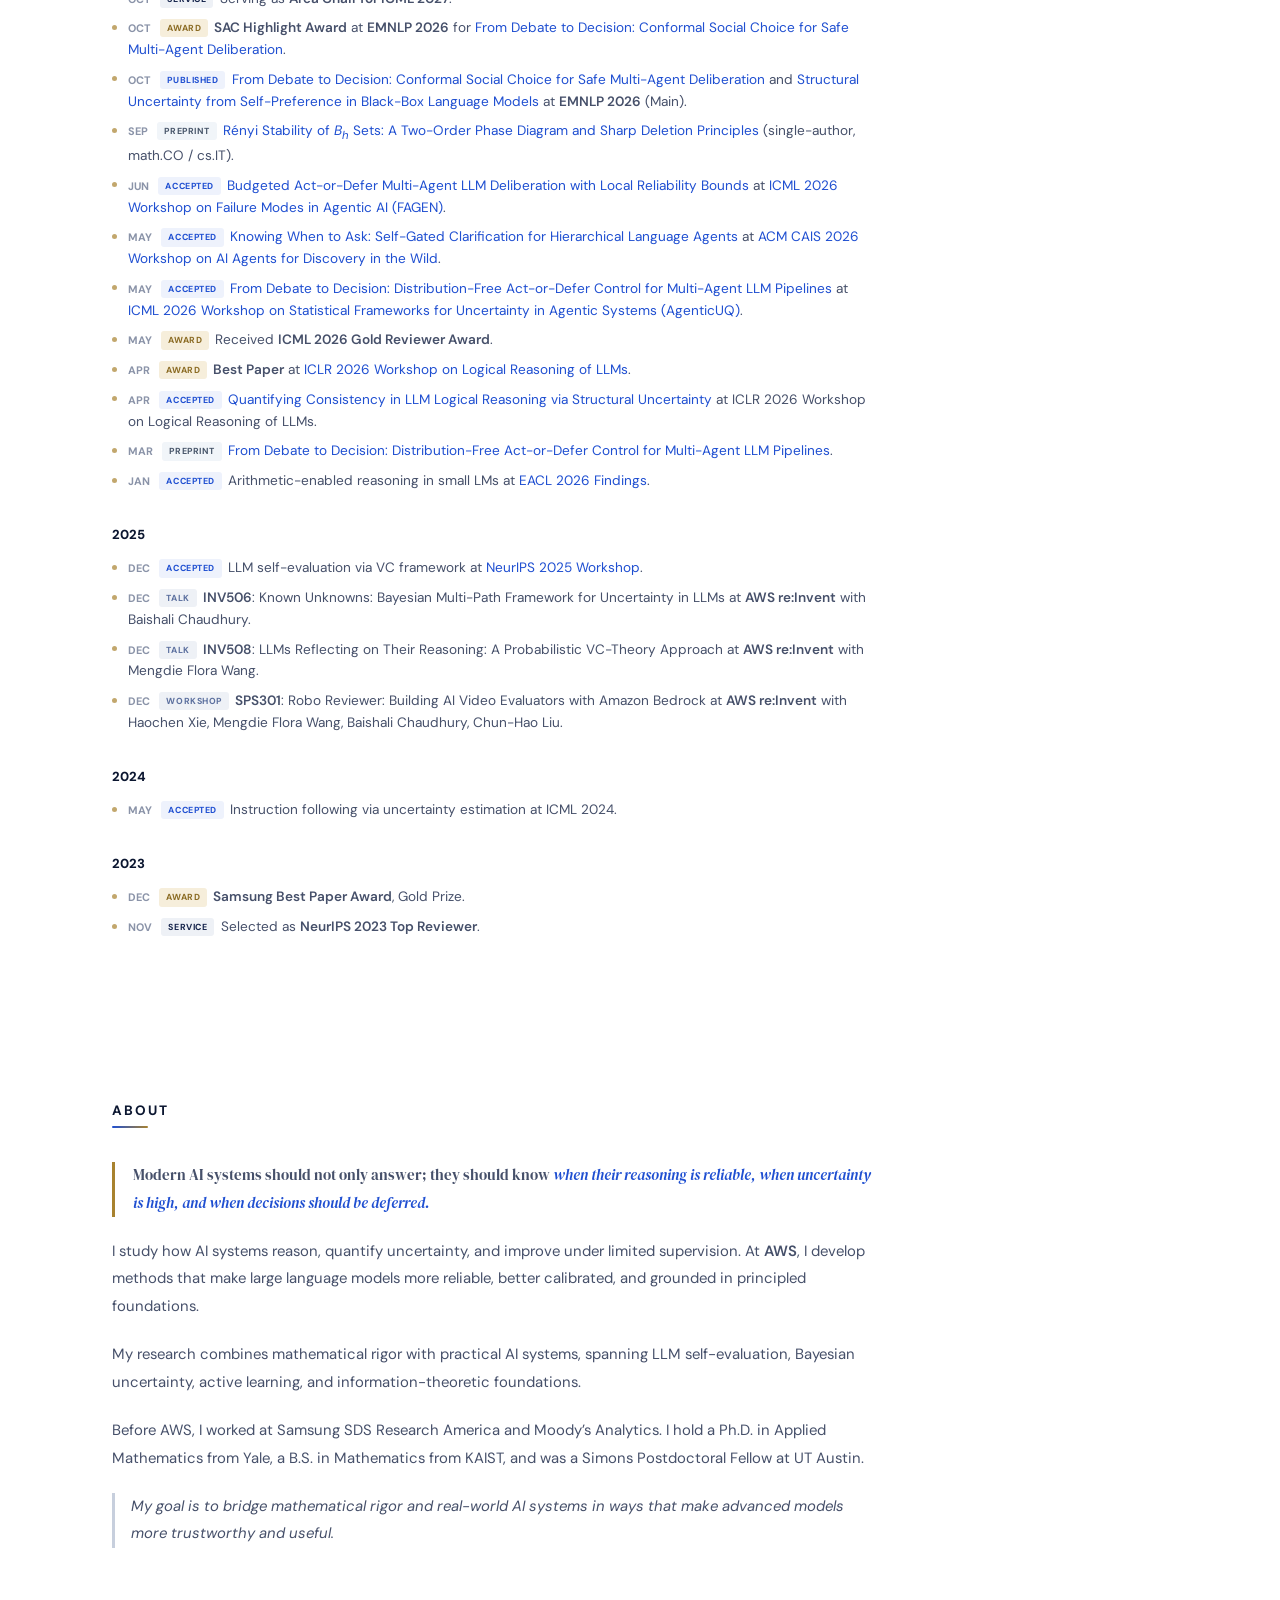
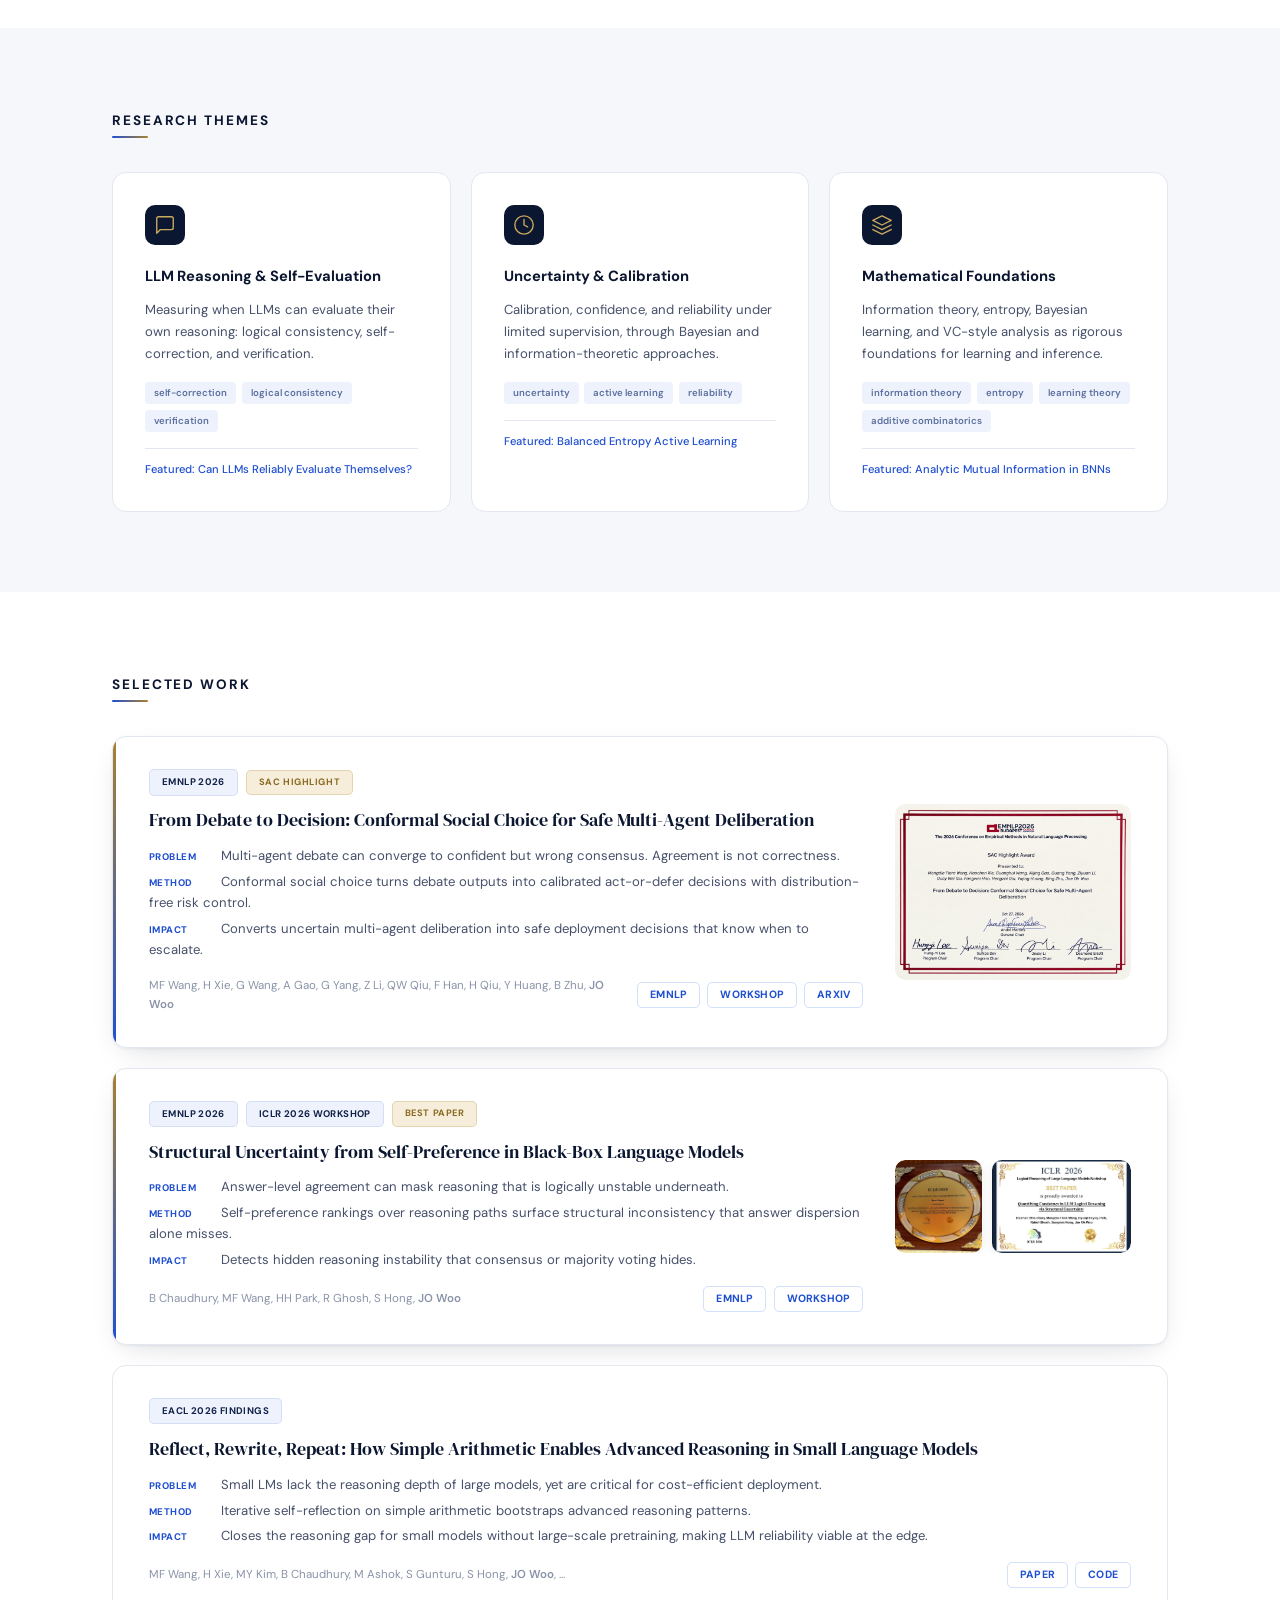
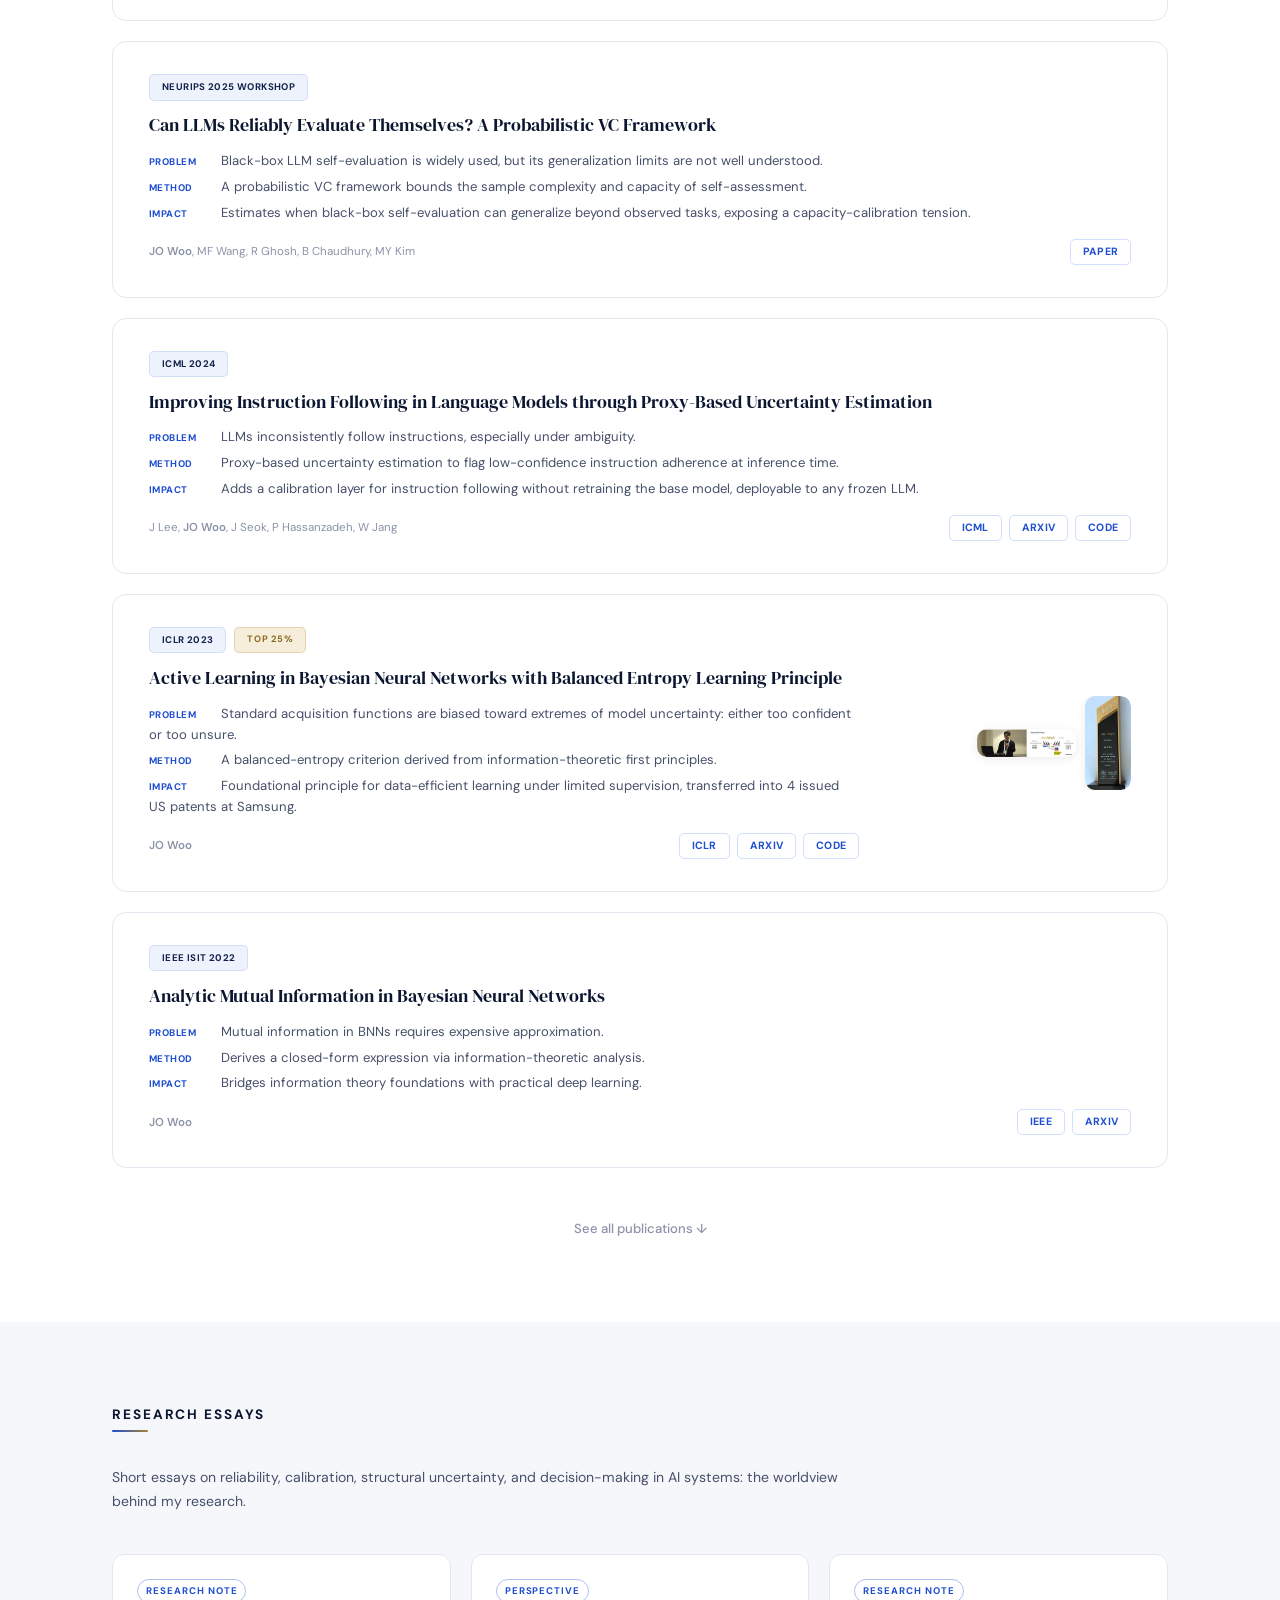
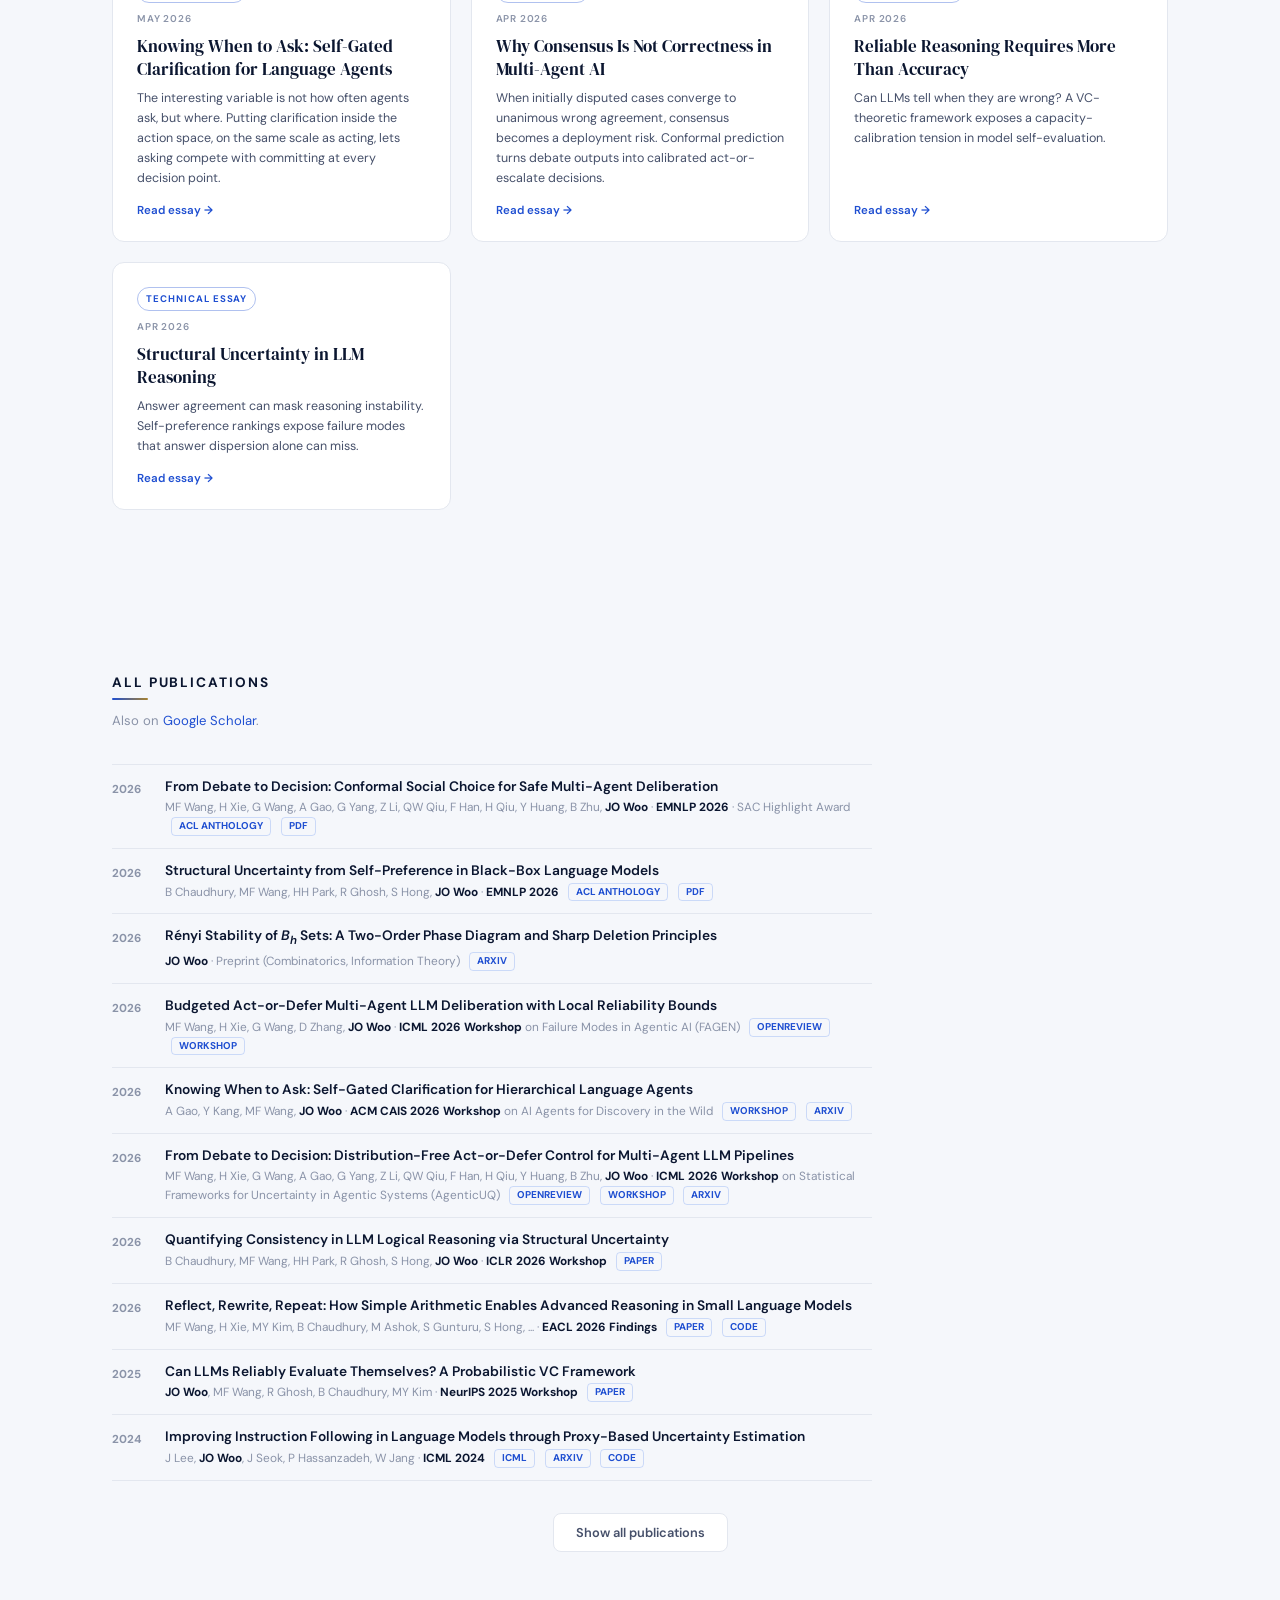
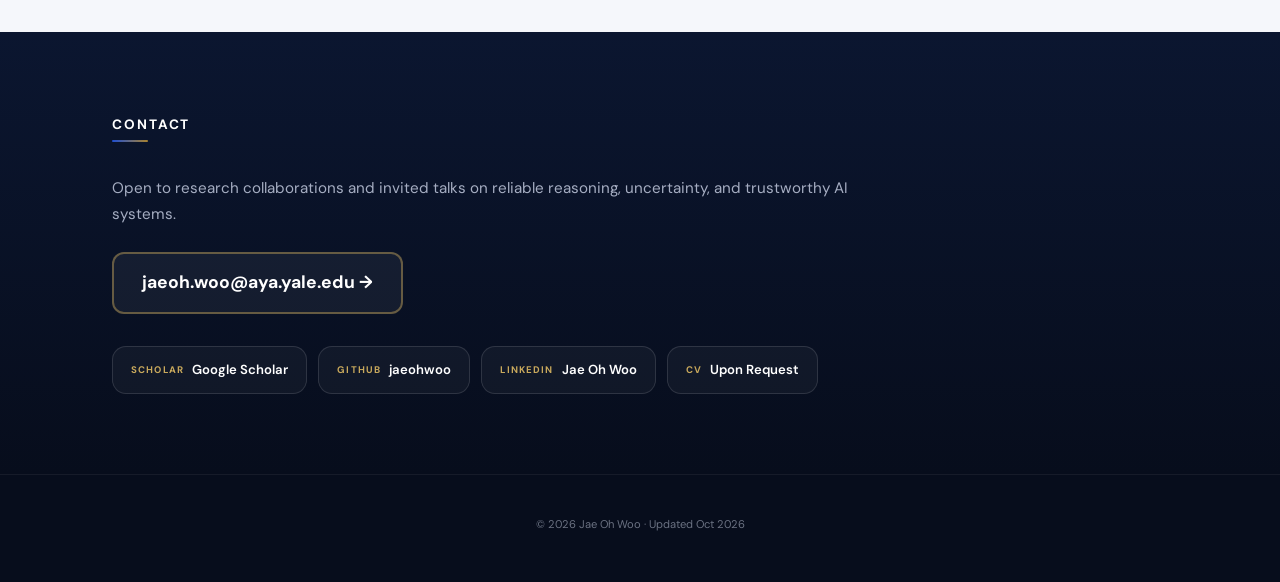
==== commit 86e295f2: "Remove remaining em dashes from the home page Co-Authored-By: Claude Opus 5.5 <noreply@anthropic.com" ====
--- a/index.html
+++ b/index.html
@@ -3,7 +3,7 @@
 <head>
   <meta charset="UTF-8">
   <meta name="viewport" content="width=device-width, initial-scale=1.0">
-  <title>Jae Oh Woo — AI Researcher</title>
+  <title>Jae Oh Woo | AI Researcher</title>
   <link rel="preconnect" href="https://fonts.googleapis.com">
   <link rel="preconnect" href="https://fonts.gstatic.com" crossorigin>
   <link href="https://fonts.googleapis.com/css2?family=DM+Sans:opsz,wght@9..40,300;9..40,400;9..40,500;9..40,600;9..40,700&family=DM+Serif+Display&display=swap" rel="stylesheet">
@@ -42,7 +42,7 @@
             Reliable Reasoning, Calibration, and Uncertainty for AI Systems
           </p>
           <p class="hero-sub">
-            I build the foundations and systems needed to decide <em>when AI reasoning can be trusted, when it should defer, and how uncertainty turns into safer decisions</em> &mdash; combining calibration, self-evaluation, and distribution-free guarantees for real LLM and agentic systems.
+            I build the foundations and systems needed to decide <em>when AI reasoning can be trusted, when it should defer, and how uncertainty turns into safer decisions</em>, combining calibration, self-evaluation, and distribution-free guarantees for real LLM and agentic systems.
           </p>
           <div class="hero-actions">
             <a href="#selected-work" class="btn btn-primary">Selected Work</a>
@@ -164,9 +164,9 @@
           <h3 class="news-year-label">2025</h3>
           <ul class="news-list">
             <li><time>Dec</time> <span class="news-badge news-badge--accept">Accepted</span> LLM self-evaluation via VC framework at <a href="https://openreview.net/forum?id=CdxeuFBAUD" target="_blank" rel="noopener">NeurIPS 2025 Workshop</a>.</li>
-            <li><time>Dec</time> <span class="news-badge news-badge--talk">Talk</span> <strong>INV506</strong> &mdash; Known Unknowns: Bayesian Multi-Path Framework for Uncertainty in LLMs at <strong>AWS re:Invent</strong> with Baishali Chaudhury.</li>
-            <li><time>Dec</time> <span class="news-badge news-badge--talk">Talk</span> <strong>INV508</strong> &mdash; LLMs Reflecting on Their Reasoning: A Probabilistic VC-Theory Approach at <strong>AWS re:Invent</strong> with Mengdie Flora Wang.</li>
-            <li><time>Dec</time> <span class="news-badge news-badge--talk">Workshop</span> <strong>SPS301</strong> &mdash; Robo Reviewer: Building AI Video Evaluators with Amazon Bedrock at <strong>AWS re:Invent</strong> with Haochen Xie, Mengdie Flora Wang, Baishali Chaudhury, Chun-Hao Liu.</li>
+            <li><time>Dec</time> <span class="news-badge news-badge--talk">Talk</span> <strong>INV506</strong>: Known Unknowns: Bayesian Multi-Path Framework for Uncertainty in LLMs at <strong>AWS re:Invent</strong> with Baishali Chaudhury.</li>
+            <li><time>Dec</time> <span class="news-badge news-badge--talk">Talk</span> <strong>INV508</strong>: LLMs Reflecting on Their Reasoning: A Probabilistic VC-Theory Approach at <strong>AWS re:Invent</strong> with Mengdie Flora Wang.</li>
+            <li><time>Dec</time> <span class="news-badge news-badge--talk">Workshop</span> <strong>SPS301</strong>: Robo Reviewer: Building AI Video Evaluators with Amazon Bedrock at <strong>AWS re:Invent</strong> with Haochen Xie, Mengdie Flora Wang, Baishali Chaudhury, Chun-Hao Liu.</li>
           </ul>
         </div>
         <div class="news-group">
@@ -199,7 +199,7 @@
           At <strong>AWS</strong>, I develop methods that make large language models more reliable, better calibrated, and grounded in principled foundations.
         </p>
         <p>
-          My research combines mathematical rigor with practical AI systems &mdash; spanning LLM self-evaluation, Bayesian uncertainty, active learning, and information-theoretic foundations.
+          My research combines mathematical rigor with practical AI systems, spanning LLM self-evaluation, Bayesian uncertainty, active learning, and information-theoretic foundations.
         </p>
         <p>
           Before AWS, I worked at Samsung SDS Research America and Moody&rsquo;s Analytics.
@@ -223,7 +223,7 @@
             <svg width="22" height="22" viewBox="0 0 24 24" fill="none" stroke="currentColor" stroke-width="1.5" stroke-linecap="round" stroke-linejoin="round"><path d="M21 15a2 2 0 01-2 2H7l-4 4V5a2 2 0 012-2h14a2 2 0 012 2z"/></svg>
           </div>
           <h3>LLM Reasoning &amp; Self-Evaluation</h3>
-          <p>Measuring when LLMs can evaluate their own reasoning &mdash; logical consistency, self-correction, and verification.</p>
+          <p>Measuring when LLMs can evaluate their own reasoning: logical consistency, self-correction, and verification.</p>
           <div class="pillar-tags">
             <span>self-correction</span><span>logical consistency</span><span>verification</span>
           </div>
@@ -234,7 +234,7 @@
             <svg width="22" height="22" viewBox="0 0 24 24" fill="none" stroke="currentColor" stroke-width="1.5" stroke-linecap="round" stroke-linejoin="round"><circle cx="12" cy="12" r="10"/><path d="M12 6v6l4 2"/></svg>
           </div>
           <h3>Uncertainty &amp; Calibration</h3>
-          <p>Calibration, confidence, and reliability under limited supervision &mdash; Bayesian and information-theoretic approaches.</p>
+          <p>Calibration, confidence, and reliability under limited supervision, through Bayesian and information-theoretic approaches.</p>
           <div class="pillar-tags">
             <span>uncertainty</span><span>active learning</span><span>reliability</span>
           </div>
@@ -245,7 +245,7 @@
             <svg width="22" height="22" viewBox="0 0 24 24" fill="none" stroke="currentColor" stroke-width="1.5" stroke-linecap="round" stroke-linejoin="round"><polygon points="12 2 2 7 12 12 22 7 12 2"/><polyline points="2 17 12 22 22 17"/><polyline points="2 12 12 17 22 12"/></svg>
           </div>
           <h3>Mathematical Foundations</h3>
-          <p>Information theory, entropy, Bayesian learning, and VC-style analysis &mdash; rigorous foundations for learning and inference.</p>
+          <p>Information theory, entropy, Bayesian learning, and VC-style analysis as rigorous foundations for learning and inference.</p>
           <div class="pillar-tags">
             <span>information theory</span><span>entropy</span><span>learning theory</span><span>additive combinatorics</span>
           </div>
@@ -270,7 +270,7 @@
             </div>
             <h3 class="work-title">From Debate to Decision: Conformal Social Choice for Safe Multi-Agent Deliberation</h3>
             <div class="work-narrative">
-              <div class="work-row"><span class="work-label">Problem</span> Multi-agent debate can converge to confident but wrong consensus &mdash; agreement is not correctness.</div>
+              <div class="work-row"><span class="work-label">Problem</span> Multi-agent debate can converge to confident but wrong consensus. Agreement is not correctness.</div>
               <div class="work-row"><span class="work-label">Method</span> Conformal social choice turns debate outputs into calibrated act-or-defer decisions with distribution-free risk control.</div>
               <div class="work-row"><span class="work-label">Impact</span> Converts uncertain multi-agent deliberation into safe deployment decisions that know when to escalate.</div>
             </div>
@@ -323,7 +323,7 @@
           <div class="work-narrative">
             <div class="work-row"><span class="work-label">Problem</span> Small LMs lack the reasoning depth of large models, yet are critical for cost-efficient deployment.</div>
             <div class="work-row"><span class="work-label">Method</span> Iterative self-reflection on simple arithmetic bootstraps advanced reasoning patterns.</div>
-            <div class="work-row"><span class="work-label">Impact</span> Closes the reasoning gap for small models without large-scale pretraining &mdash; viable LLM reliability at the edge.</div>
+            <div class="work-row"><span class="work-label">Impact</span> Closes the reasoning gap for small models without large-scale pretraining, making LLM reliability viable at the edge.</div>
           </div>
           <div class="work-foot">
             <span class="work-authors">MF Wang, H Xie, MY Kim, B Chaudhury, M Ashok, S Gunturu, S Hong, <strong>JO Woo</strong>, ...</span>
@@ -342,7 +342,7 @@
           <div class="work-narrative">
             <div class="work-row"><span class="work-label">Problem</span> Black-box LLM self-evaluation is widely used, but its generalization limits are not well understood.</div>
             <div class="work-row"><span class="work-label">Method</span> A probabilistic VC framework bounds the sample complexity and capacity of self-assessment.</div>
-            <div class="work-row"><span class="work-label">Impact</span> Estimates when black-box self-evaluation can generalize beyond observed tasks &mdash; exposing a capacity-calibration tension.</div>
+            <div class="work-row"><span class="work-label">Impact</span> Estimates when black-box self-evaluation can generalize beyond observed tasks, exposing a capacity-calibration tension.</div>
           </div>
           <div class="work-foot">
             <span class="work-authors"><strong>JO Woo</strong>, MF Wang, R Ghosh, B Chaudhury, MY Kim</span>
@@ -360,7 +360,7 @@
           <div class="work-narrative">
             <div class="work-row"><span class="work-label">Problem</span> LLMs inconsistently follow instructions, especially under ambiguity.</div>
             <div class="work-row"><span class="work-label">Method</span> Proxy-based uncertainty estimation to flag low-confidence instruction adherence at inference time.</div>
-            <div class="work-row"><span class="work-label">Impact</span> Adds a calibration layer for instruction following without retraining the base model &mdash; deployable to any frozen LLM.</div>
+            <div class="work-row"><span class="work-label">Impact</span> Adds a calibration layer for instruction following without retraining the base model, deployable to any frozen LLM.</div>
           </div>
           <div class="work-foot">
             <span class="work-authors">J Lee, <strong>JO Woo</strong>, J Seok, P Hassanzadeh, W Jang</span>
@@ -380,9 +380,9 @@
             </div>
             <h3 class="work-title">Active Learning in Bayesian Neural Networks with Balanced Entropy Learning Principle</h3>
             <div class="work-narrative">
-              <div class="work-row"><span class="work-label">Problem</span> Standard acquisition functions are biased toward extremes of model uncertainty &mdash; either too confident or too unsure.</div>
+              <div class="work-row"><span class="work-label">Problem</span> Standard acquisition functions are biased toward extremes of model uncertainty: either too confident or too unsure.</div>
               <div class="work-row"><span class="work-label">Method</span> A balanced-entropy criterion derived from information-theoretic first principles.</div>
-              <div class="work-row"><span class="work-label">Impact</span> Foundational principle for data-efficient learning under limited supervision &mdash; transferred into 4 issued US patents at Samsung.</div>
+              <div class="work-row"><span class="work-label">Impact</span> Foundational principle for data-efficient learning under limited supervision, transferred into 4 issued US patents at Samsung.</div>
             </div>
             <div class="work-foot">
               <span class="work-authors"><strong>JO Woo</strong></span>
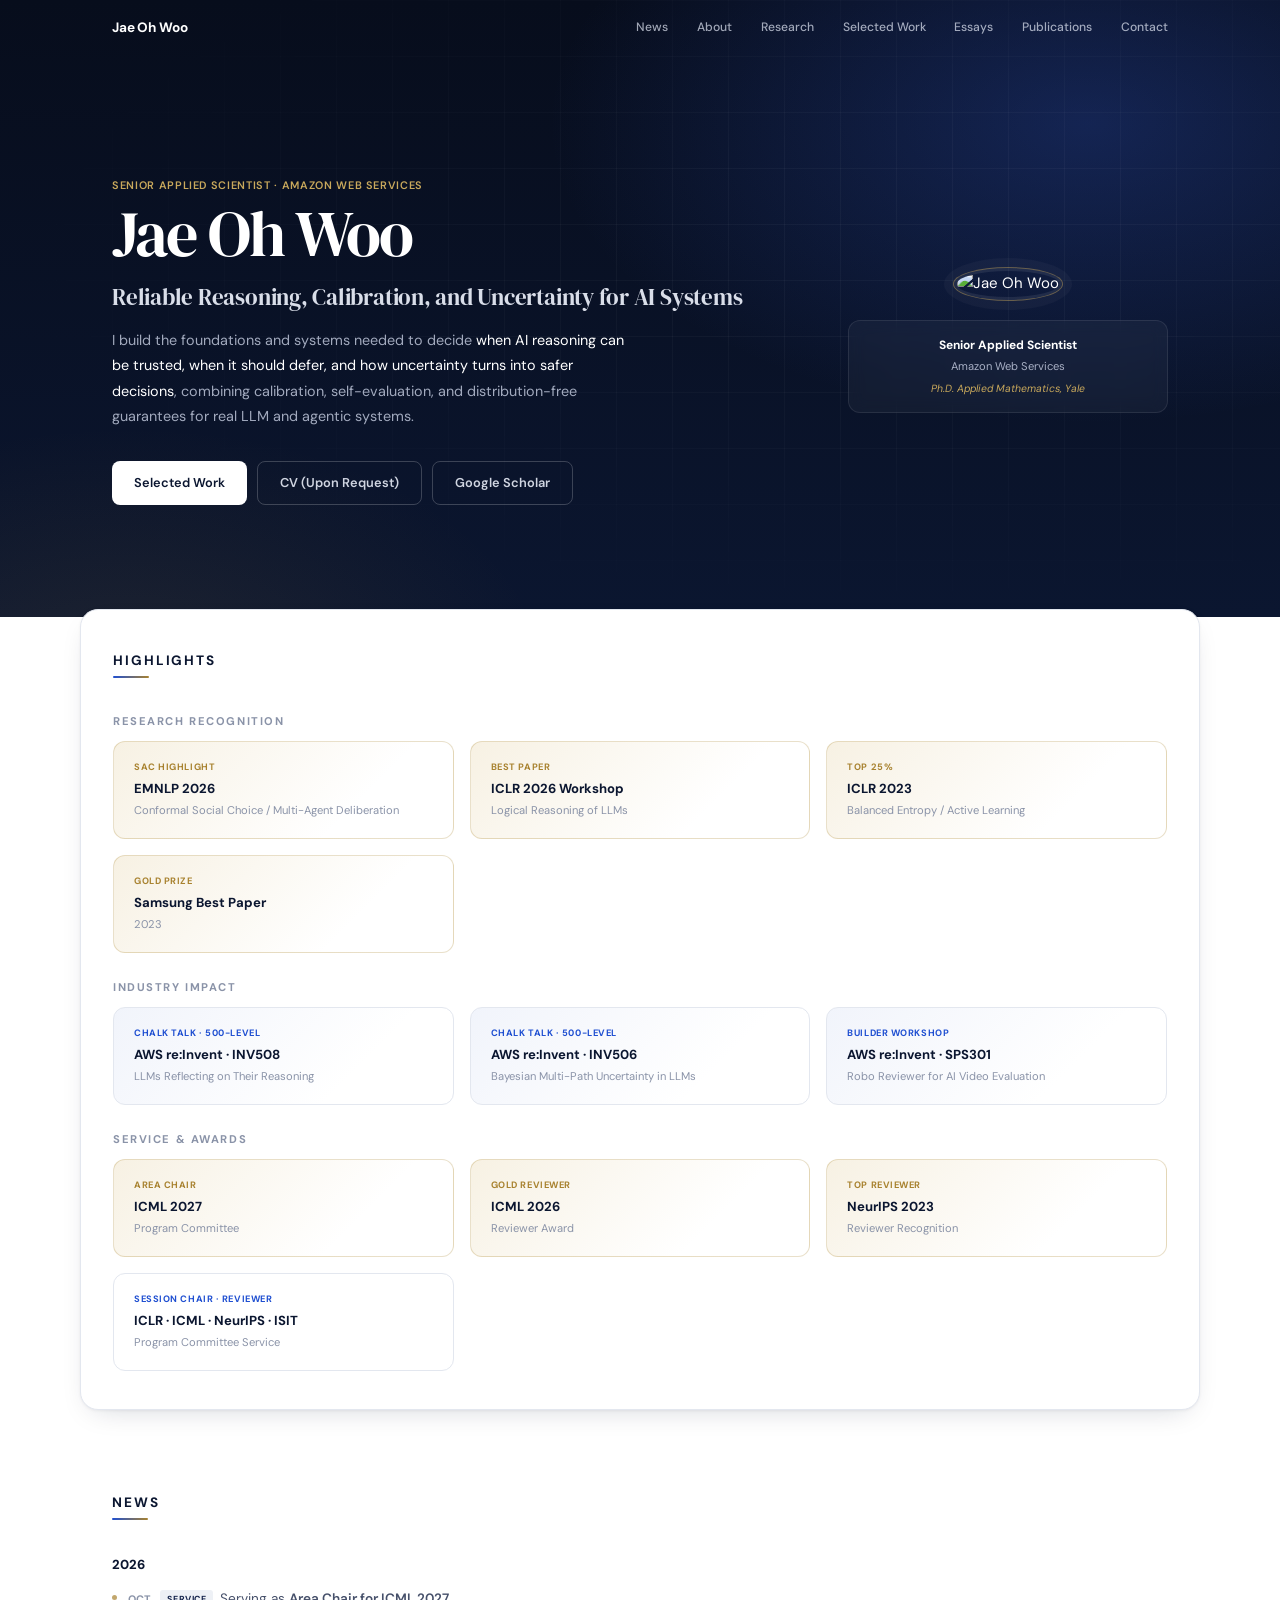
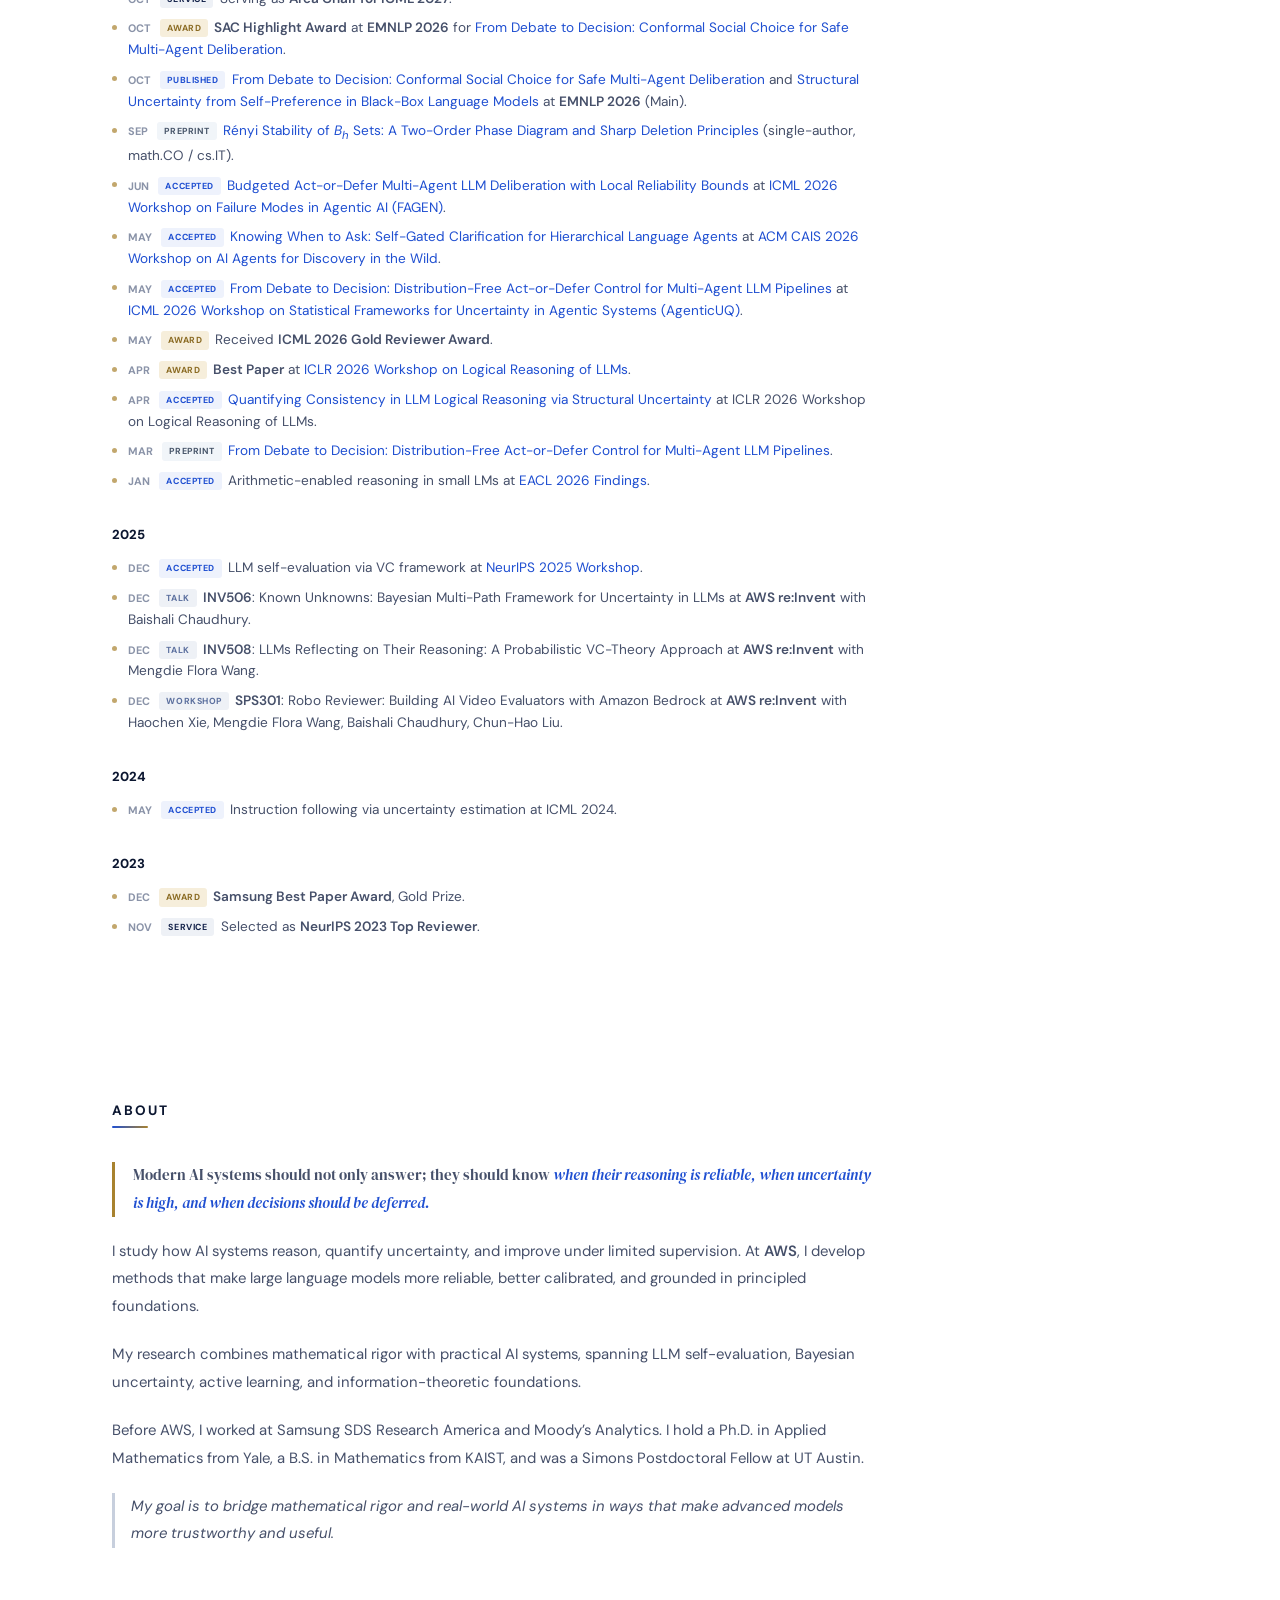
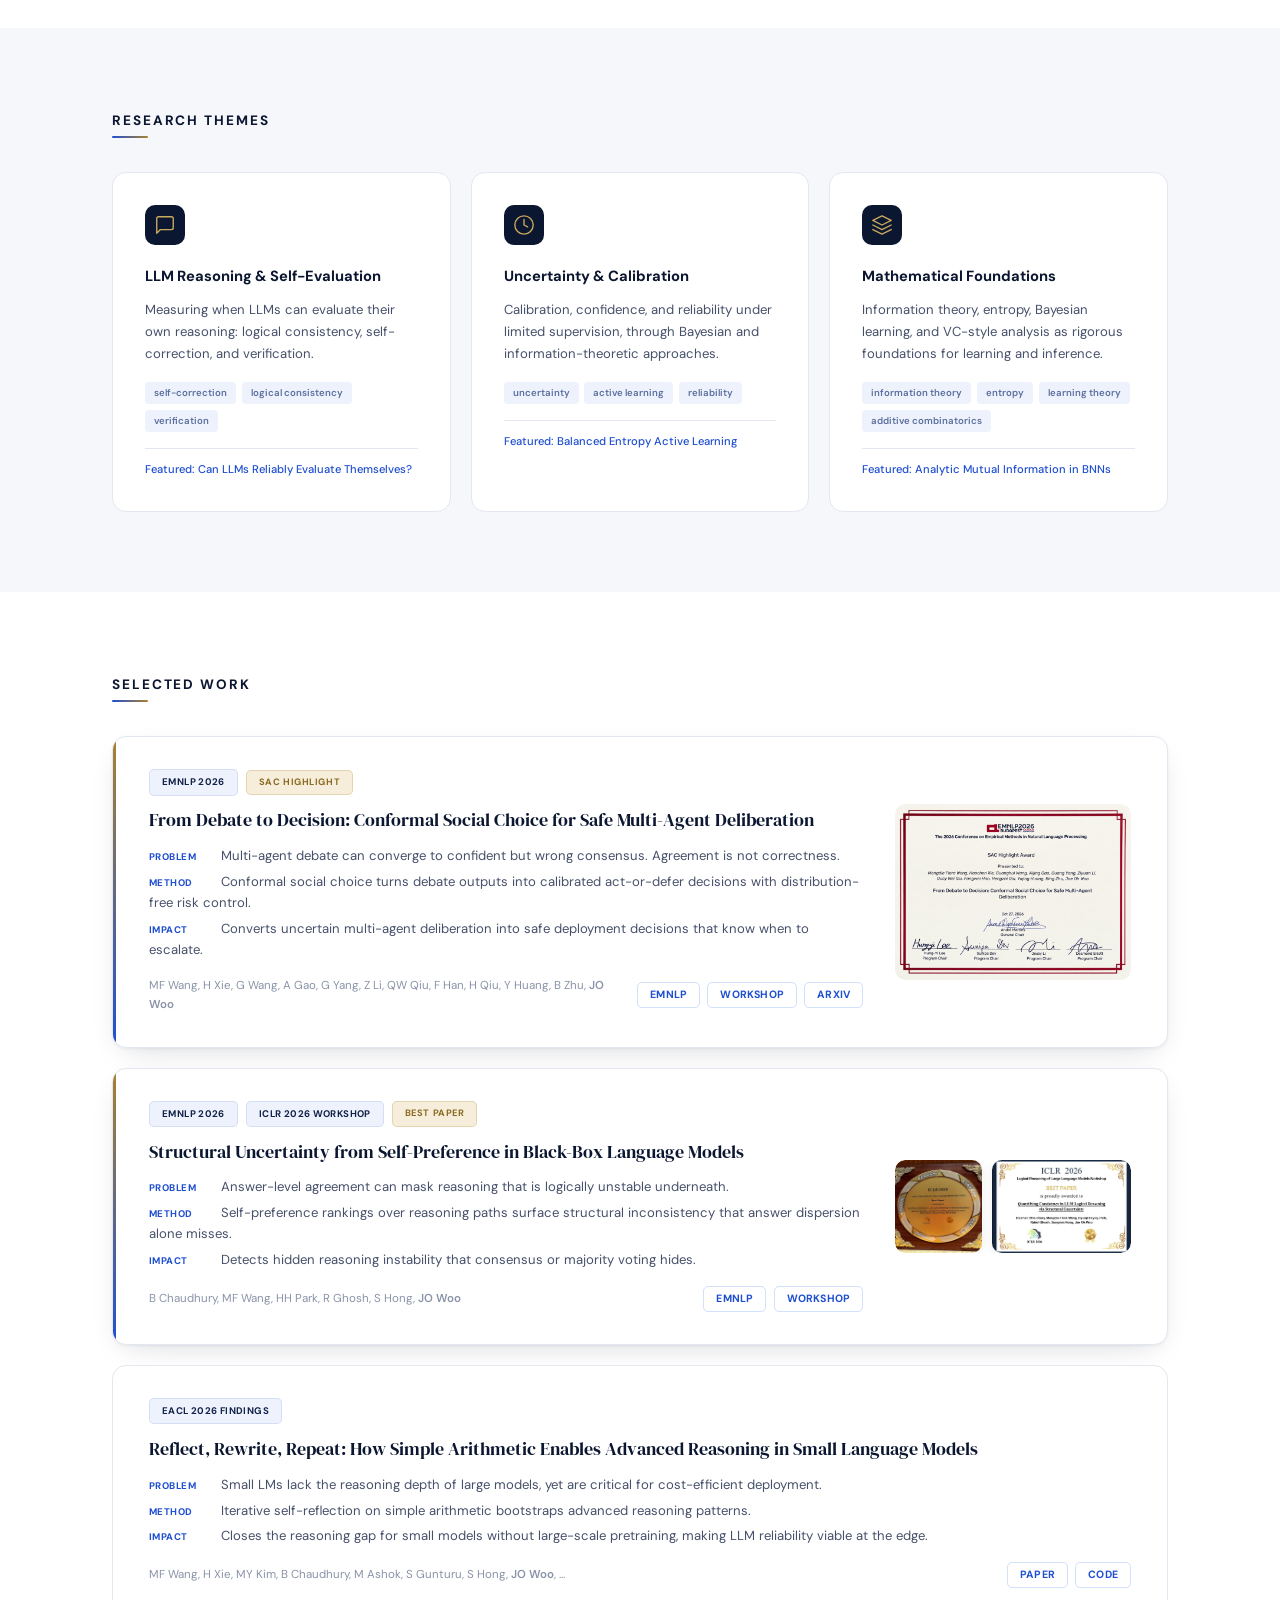
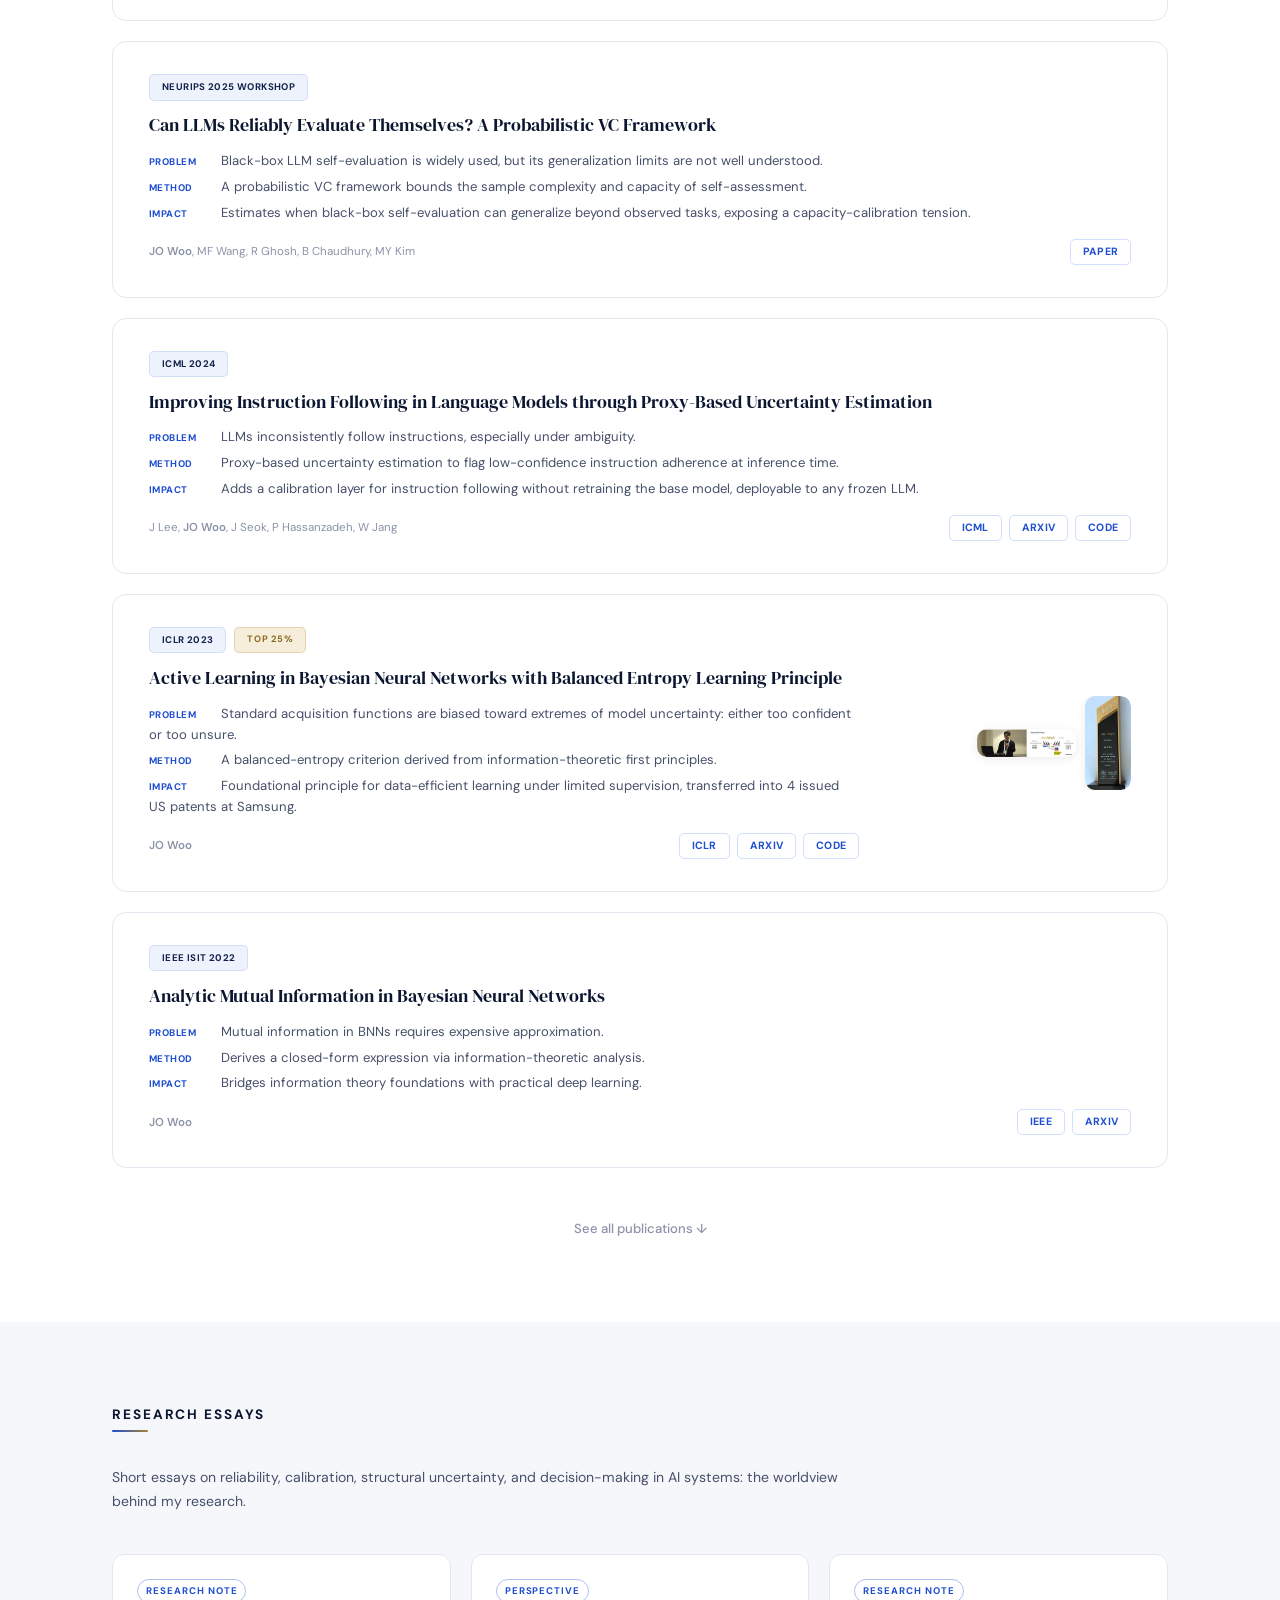
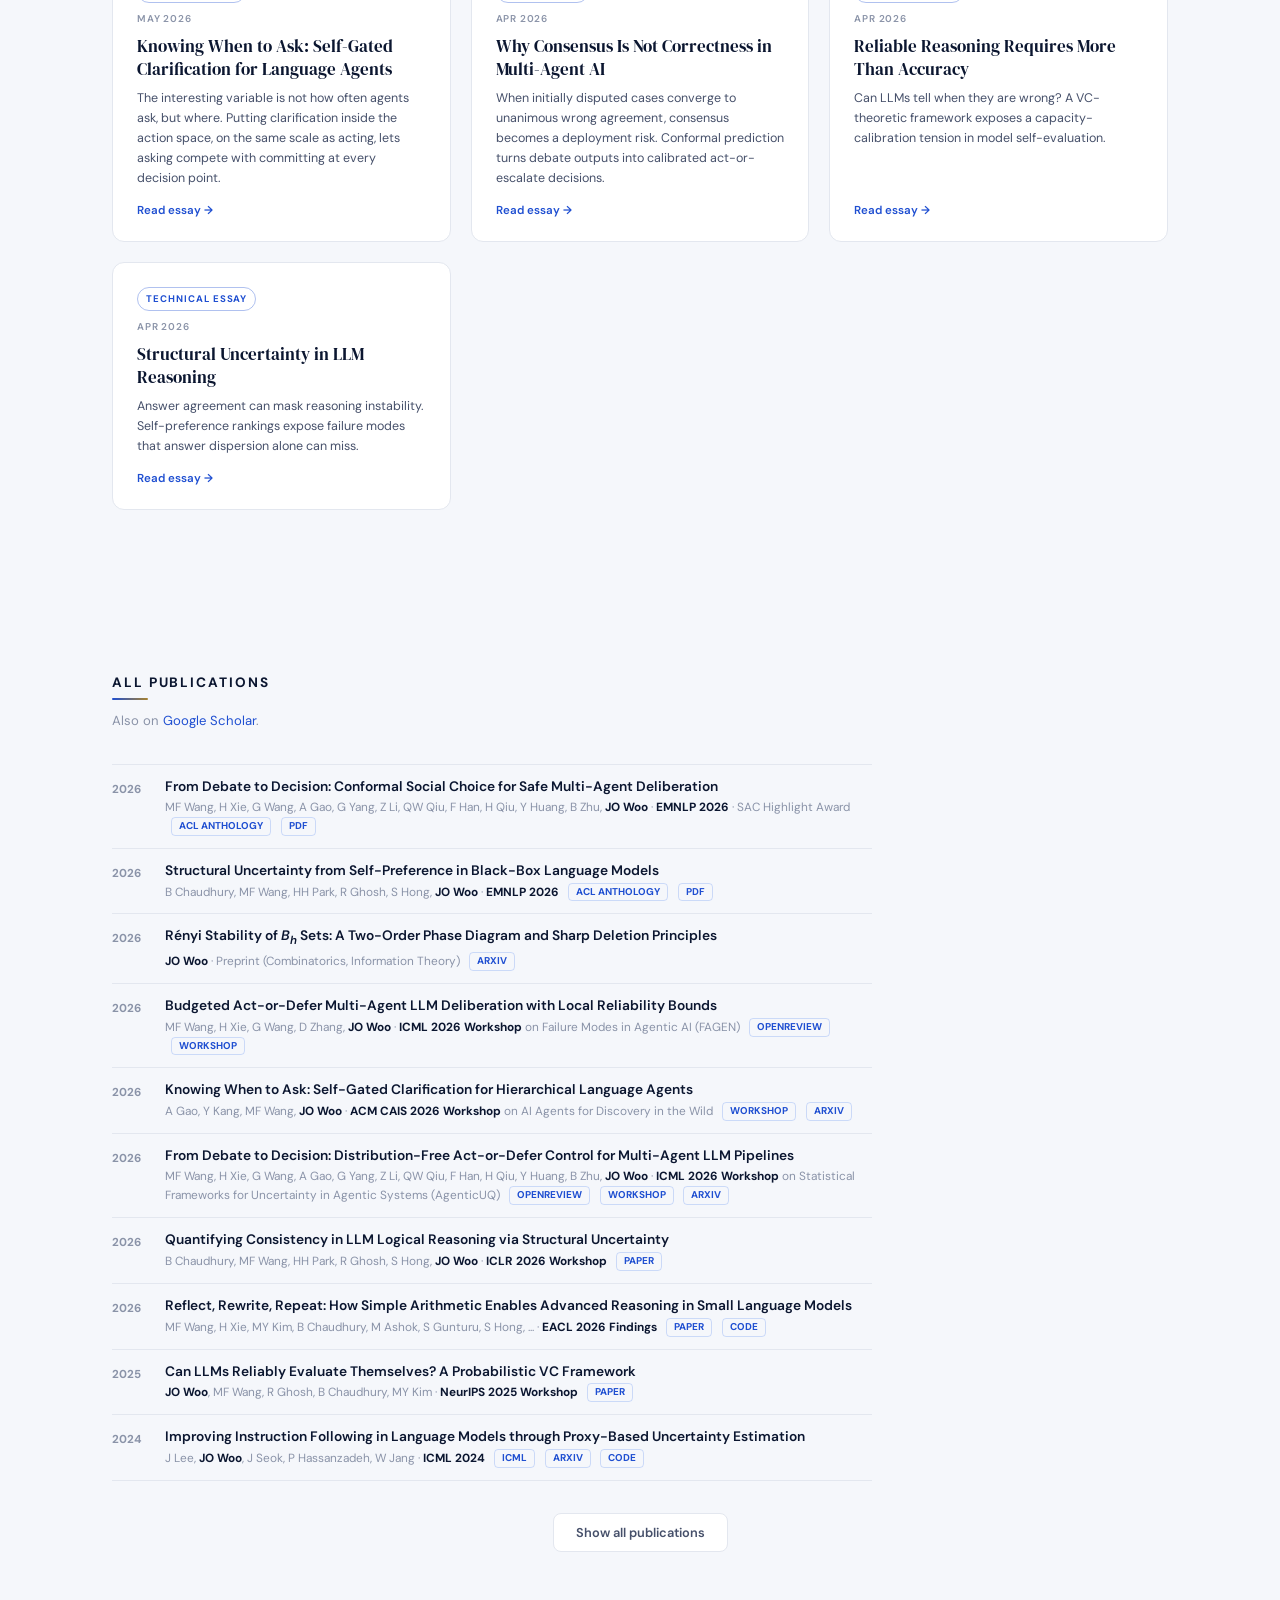
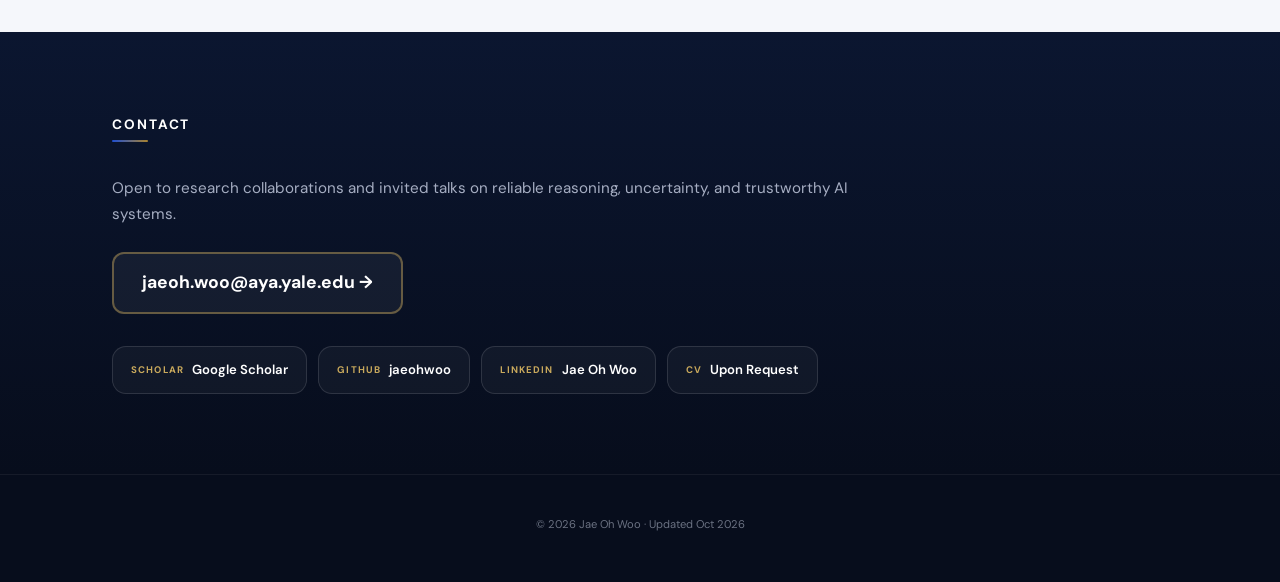
==== commit 7672fb3a: "Use Amazon Web Services as affiliation in the hero Co-Authored-By: Claude Opus 5.5 <noreply@anthropi" ====
--- a/index.html
+++ b/index.html
@@ -36,7 +36,7 @@
     <div class="page">
       <div class="hero-grid">
         <div class="hero-text">
-          <p class="hero-eyebrow">Senior Applied Scientist &middot; AWS GenAI Innovation Center</p>
+          <p class="hero-eyebrow">Senior Applied Scientist &middot; Amazon Web Services</p>
           <h1 class="hero-name">Jae Oh Woo</h1>
           <p class="hero-statement">
             Reliable Reasoning, Calibration, and Uncertainty for AI Systems
@@ -56,7 +56,7 @@
           </div>
           <div class="hero-affiliation">
             <p class="aff-role">Senior Applied Scientist</p>
-            <p class="aff-org">GenAI Innovation Center, AWS</p>
+            <p class="aff-org">Amazon Web Services</p>
             <p class="aff-edu">Ph.D. Applied Mathematics, Yale</p>
           </div>
         </div>
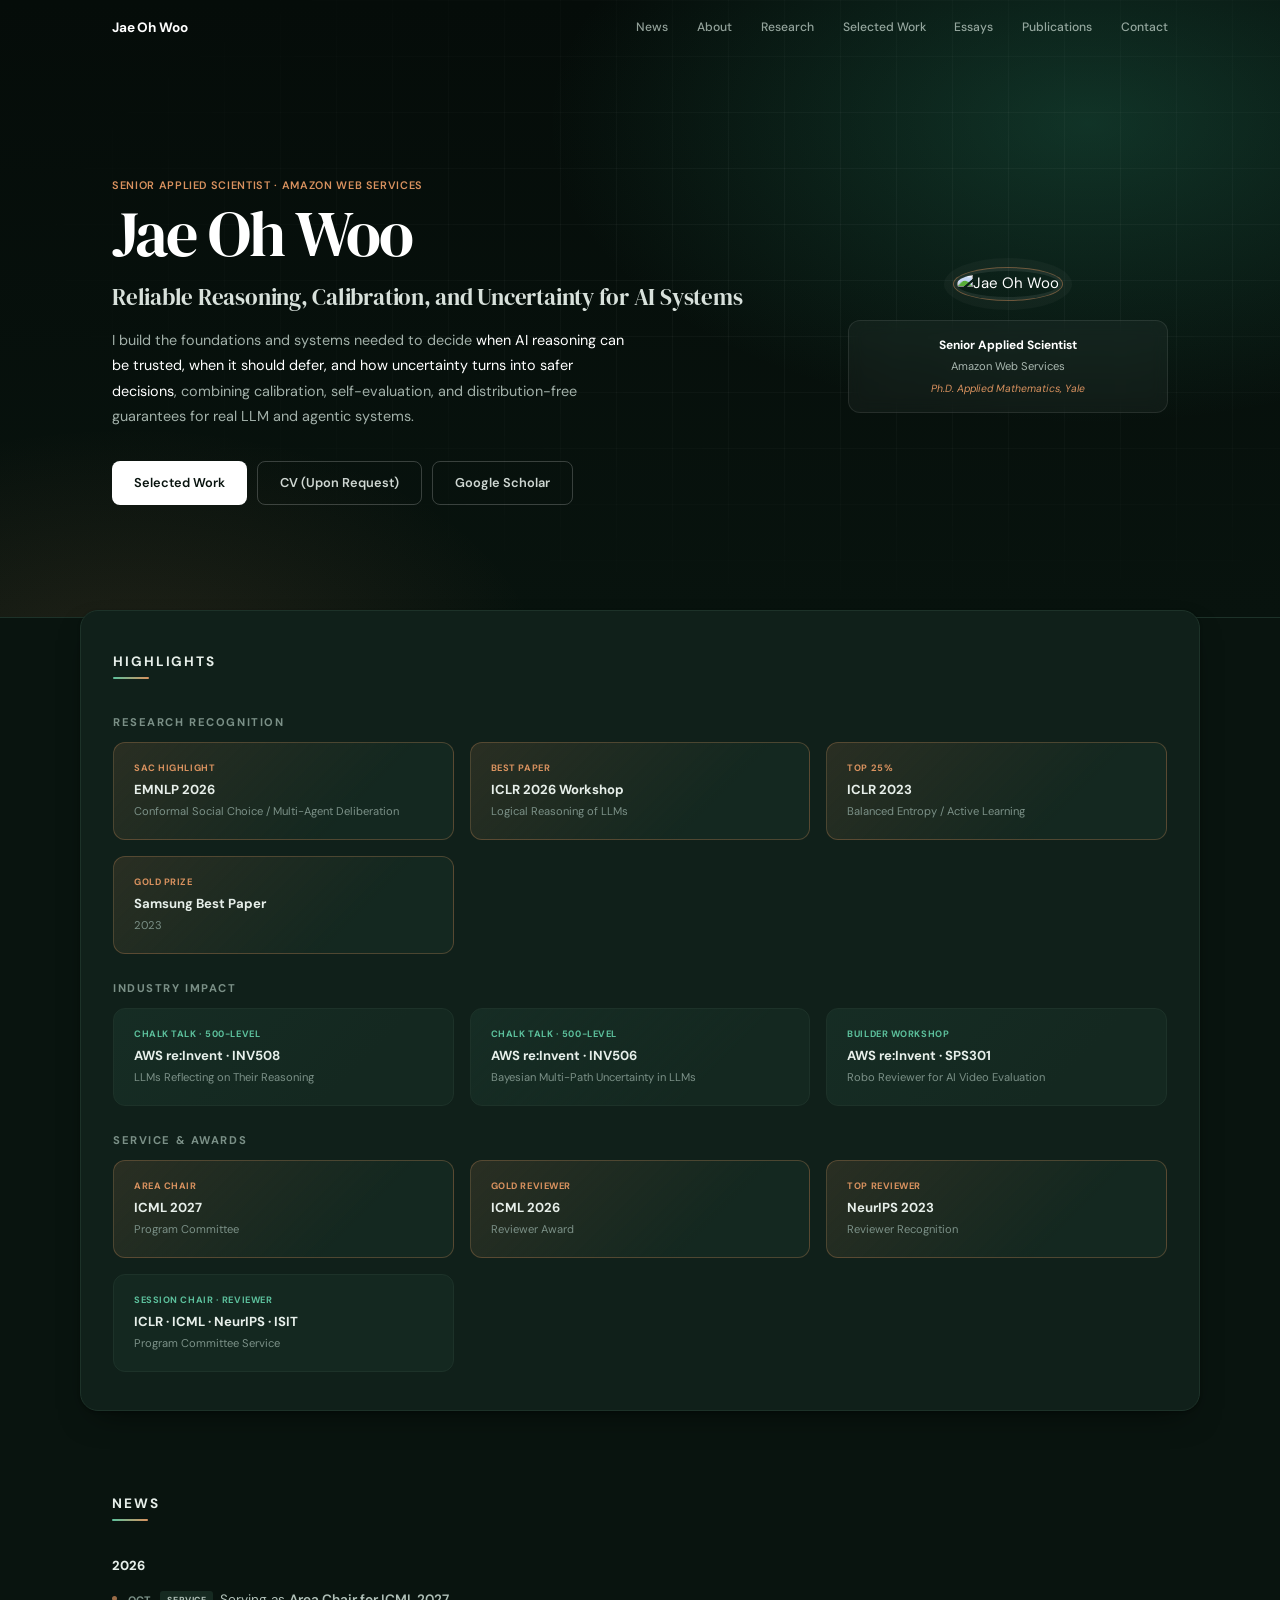
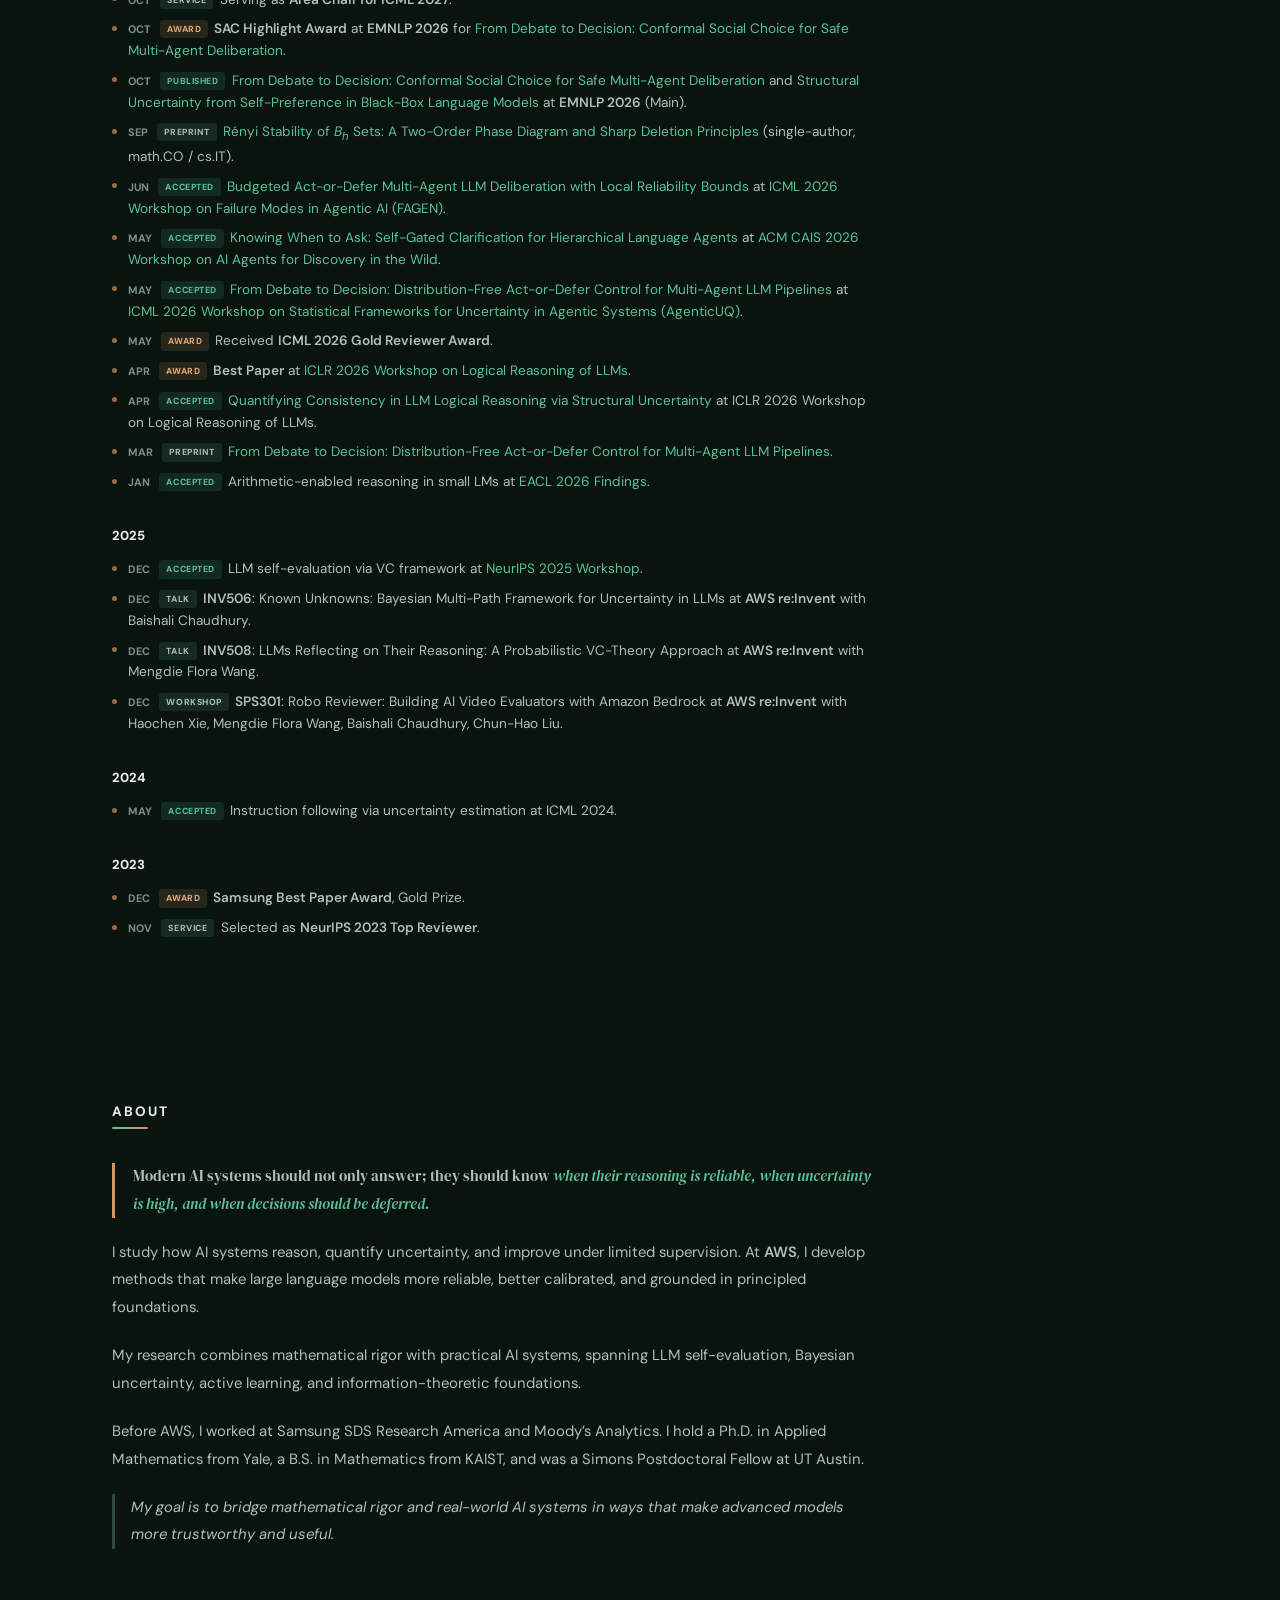
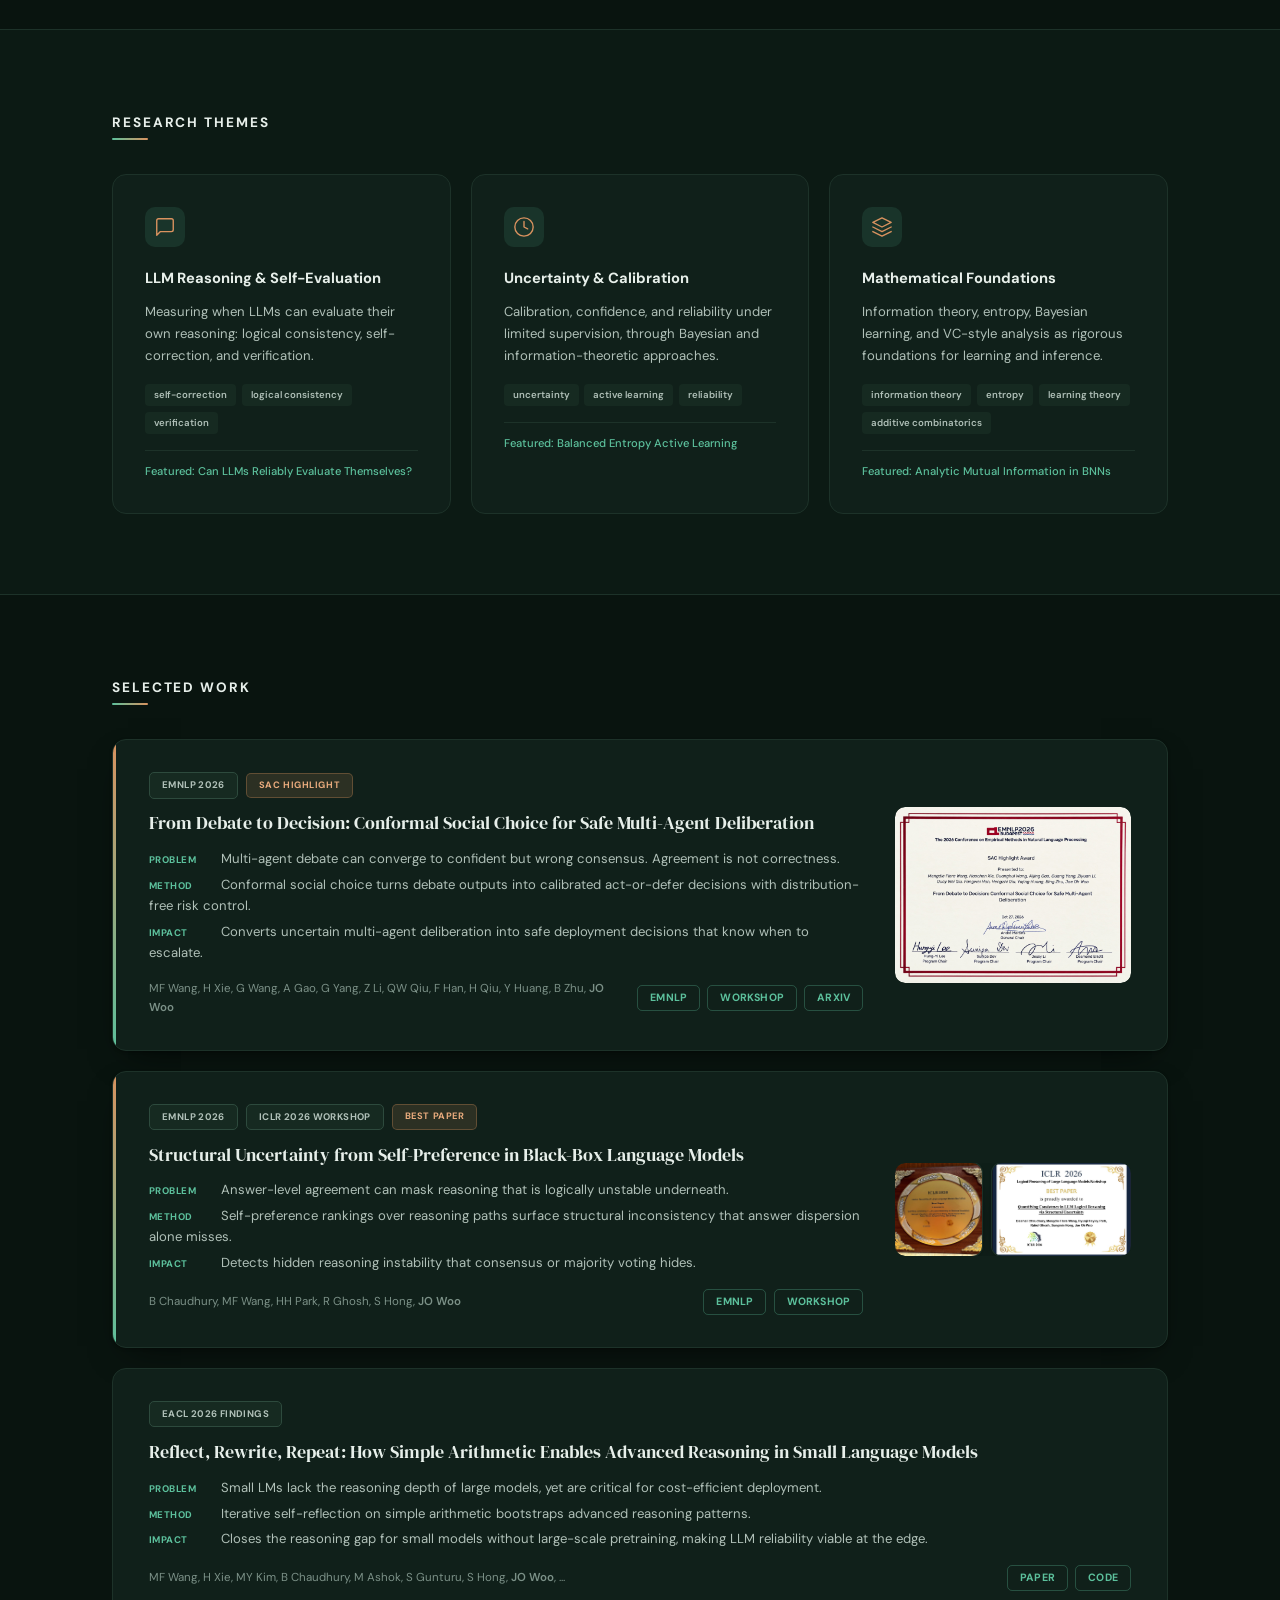
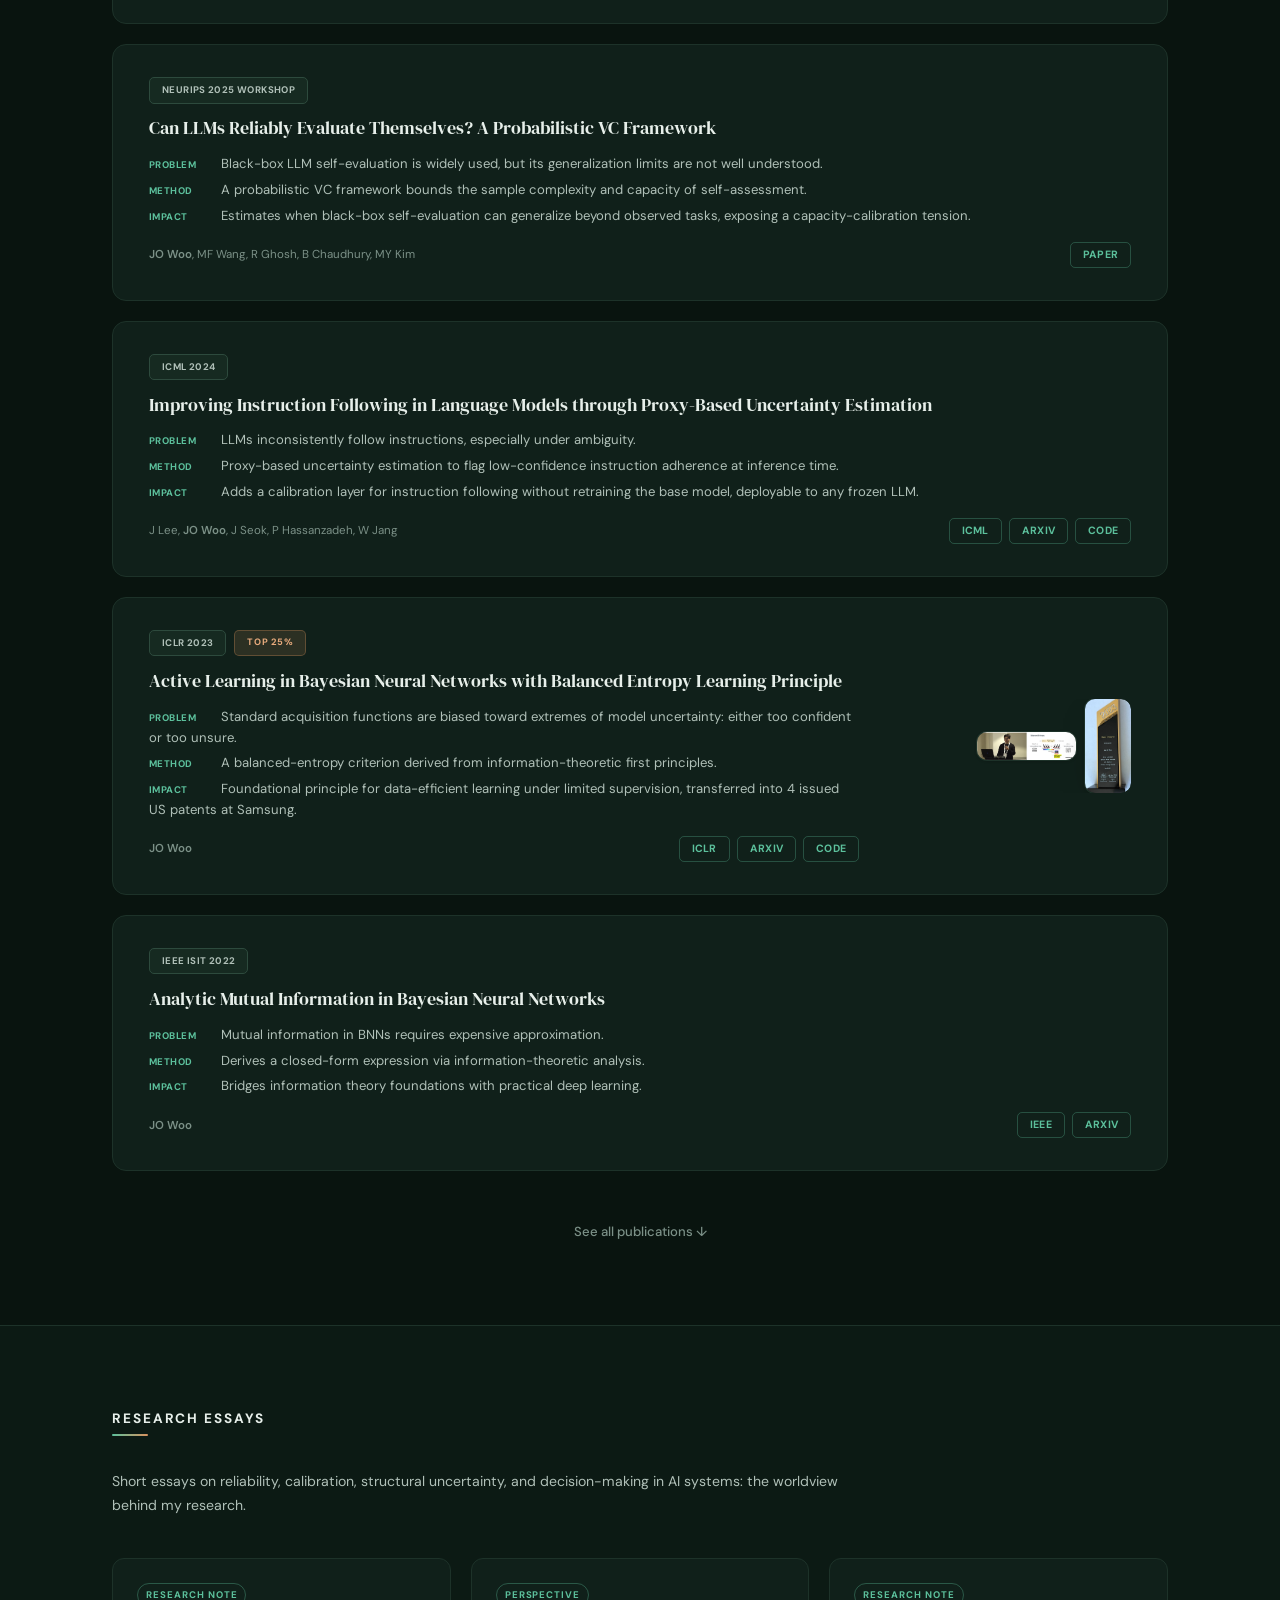
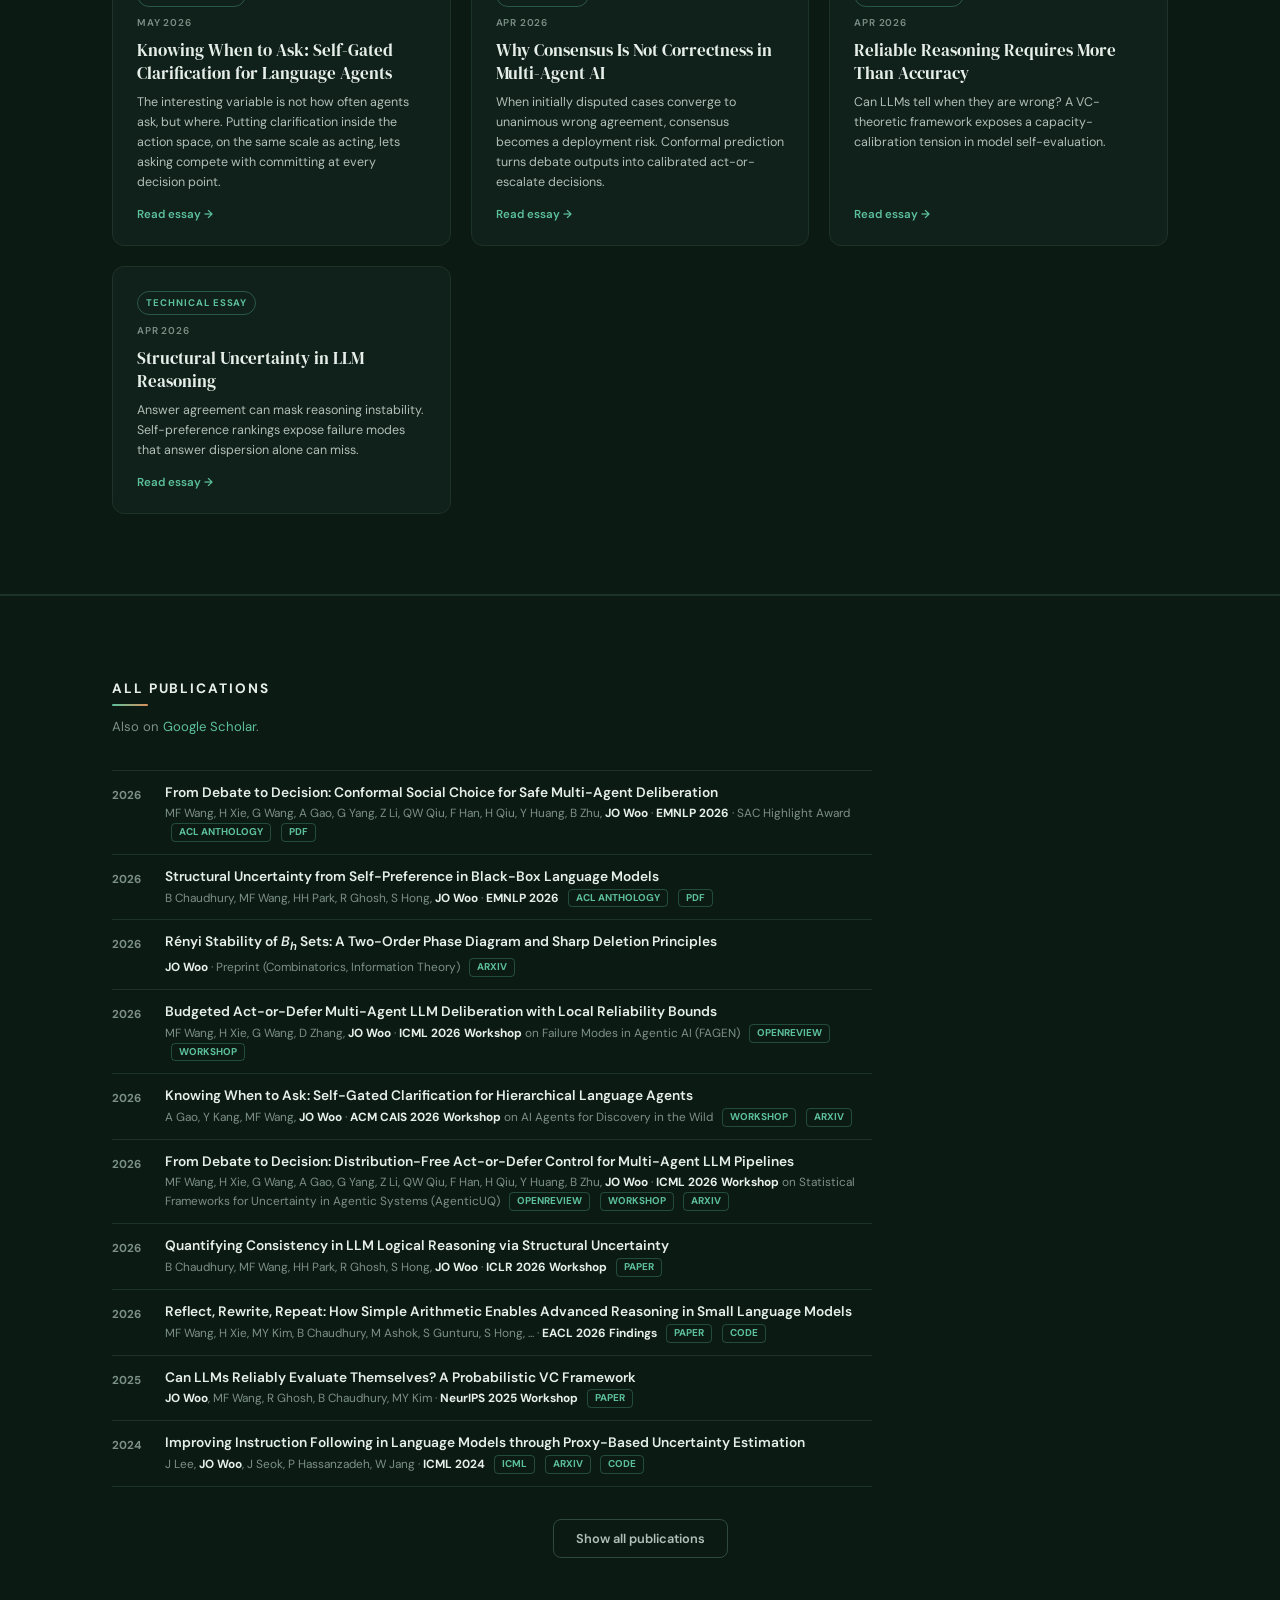
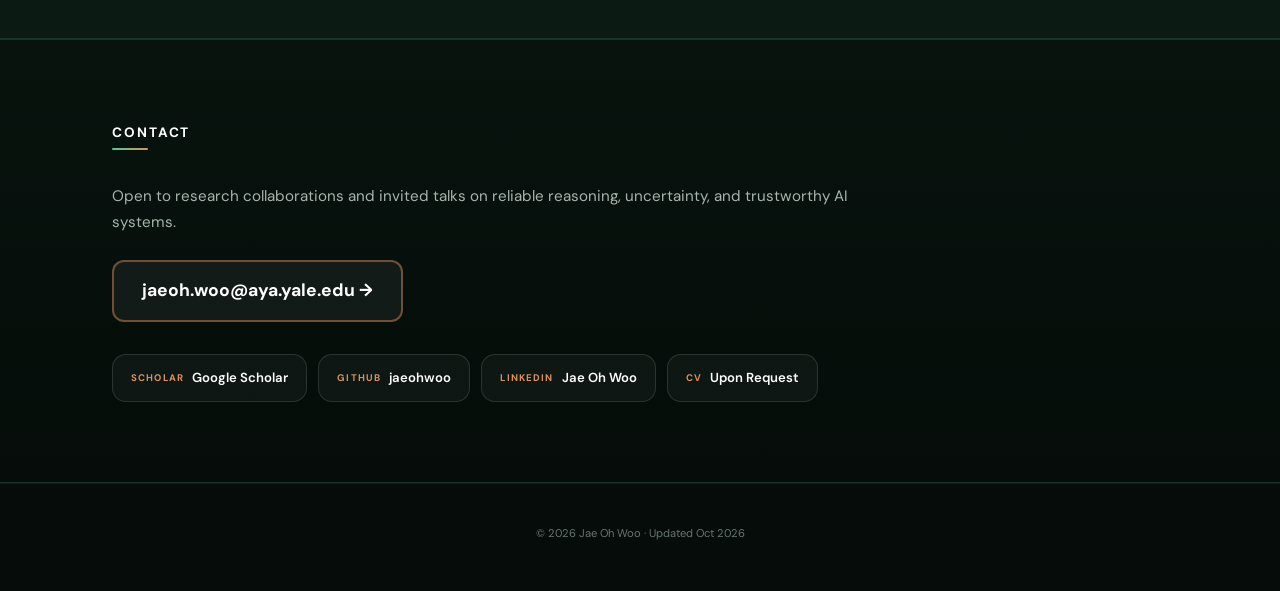
==== commit 911000c1: "Evergreen and copper palette, dark surfaces site-wide - theme.css colors moved to variables, values " ====
--- a/index.html
+++ b/index.html
@@ -9,6 +9,7 @@
   <link href="https://fonts.googleapis.com/css2?family=DM+Sans:opsz,wght@9..40,300;9..40,400;9..40,500;9..40,600;9..40,700&family=DM+Serif+Display&display=swap" rel="stylesheet">
   <link rel="stylesheet" href="css/style.css">
   <link rel="stylesheet" href="css/theme.css">
+  <link rel="stylesheet" href="css/dark.css">
 </head>
 <body>
 
--- a/css/theme.css
+++ b/css/theme.css
@@ -1,34 +1,44 @@
-/* ===== PI theme: deep navy, white, muted gold (colors and surfaces only) ===== */
+/* ===== PI theme: evergreen, white, copper (variable names kept from the navy version) (colors and surfaces only) ===== */
 :root {
-  --navy-950: #070d1c;
-  --navy-900: #0b1630;
-  --navy-800: #13224a;
+  --navy-950: #08140f;
+  --navy-900: #0f2219;
+  --navy-800: #17332a;
   --bg: #ffffff;
-  --bg-tint: #f5f7fb;
-  --text: #0b1630;
-  --text-2: #46506a;
-  --text-3: #8a93a8;
-  --accent: #1f4fd1;
-  --accent-hover: #173fa8;
-  --accent-soft: #eef2fc;
-  --accent-muted: #5b6f9e;
-  --gold: #a8822f;
-  --gold-soft: #f7f1e3;
-  --border: #e3e7ef;
-  --border-hover: #c7cfdd;
-  --award-text: #8a6a22;
-  --award-bg: #f6eedb;
-  --shadow-md: 0 10px 30px -14px rgba(11,22,48,0.22), 0 1px 3px rgba(11,22,48,0.05);
-  --shadow-lg: 0 30px 60px -24px rgba(7,13,28,0.6);
+  --bg-tint: #f4f7f5;
+  --text: #0f1f19;
+  --text-2: #4a5a53;
+  --text-3: #8c9a93;
+  --accent: #1d6b55;
+  --accent-hover: #155443;
+  --accent-soft: #e8f3ee;
+  --accent-muted: #5d7f72;
+  --gold: #b0643a;
+  --gold-soft: #f7ece4;
+  --border: #e0e7e3;
+  --border-hover: #c3d0c9;
+  --award-text: #8f4a24;
+  --award-bg: #f5e4d8;
+  --honor-light: #d9925f;
+  --glow-rgb: 46,150,115;
+  --honor-rgb: 176,100,58;
+  --honor-light-rgb: 217,146,95;
+  --accent-rgb: 29,107,85;
+  --ink-rgb: 15,31,25;
+  --deep-rgb: 8,20,15;
+  --ondark-rgb: 206,222,214;
+  --ondark-hi-rgb: 234,243,238;
+  --chip-bg: #e9f0ec;
+  --shadow-md: 0 10px 30px -14px rgba(var(--ink-rgb),0.22), 0 1px 3px rgba(var(--ink-rgb),0.05);
+  --shadow-lg: 0 30px 60px -24px rgba(var(--deep-rgb),0.6);
 }
 
 /* ===== Nav: light text over the dark hero, solid when scrolled ===== */
 .nav .nav-name { color: #fff; }
-.nav .nav-links a { color: rgba(226,232,245,0.7); }
+.nav .nav-links a { color: rgba(var(--ondark-rgb),0.7); }
 .nav .nav-links a:hover { color: #fff; }
 .nav .nav-toggle span { background: #fff; }
 .nav.scrolled {
-  background: rgba(7,13,28,0.88);
+  background: rgba(var(--deep-rgb),0.88);
   border-bottom: 1px solid rgba(255,255,255,0.06);
   box-shadow: 0 1px 0 rgba(0,0,0,0.2);
 }
@@ -36,8 +46,8 @@
 /* ===== Hero: deep navy with a quiet coordinate grid ===== */
 .hero {
   background:
-    radial-gradient(900px 500px at 85% 20%, rgba(52,92,214,0.28), transparent 60%),
-    radial-gradient(700px 420px at 10% 110%, rgba(168,130,47,0.12), transparent 60%),
+    radial-gradient(900px 500px at 85% 20%, rgba(var(--glow-rgb),0.28), transparent 60%),
+    radial-gradient(700px 420px at 10% 110%, rgba(var(--honor-rgb),0.12), transparent 60%),
     linear-gradient(180deg, var(--navy-950) 0%, var(--navy-900) 100%);
   color: #fff;
   padding-bottom: 7rem;
@@ -55,18 +65,18 @@
 }
 .hero-glow { display: none; }
 .hero .page { position: relative; }
-.hero-eyebrow { color: #c9a95c; }
+.hero-eyebrow { color: var(--honor-light); }
 .hero-name { color: #fff; }
-.hero-statement { color: rgba(236,240,250,0.92); }
-.hero-sub { color: rgba(205,213,232,0.78); }
+.hero-statement { color: rgba(var(--ondark-hi-rgb),0.92); }
+.hero-sub { color: rgba(var(--ondark-rgb),0.78); }
 .hero-sub em { color: #fff; font-style: normal; }
 
 .hero-photo img {
   border: 3px solid rgba(255,255,255,0.08);
-  box-shadow: 0 0 0 1px rgba(201,169,92,0.45), 0 0 0 10px rgba(255,255,255,0.03), var(--shadow-lg);
+  box-shadow: 0 0 0 1px rgba(var(--honor-light-rgb),0.45), 0 0 0 10px rgba(255,255,255,0.03), var(--shadow-lg);
 }
 .hero-photo img:hover {
-  box-shadow: 0 0 0 1px rgba(201,169,92,0.8), 0 0 0 10px rgba(255,255,255,0.04), var(--shadow-lg);
+  box-shadow: 0 0 0 1px rgba(var(--honor-light-rgb),0.8), 0 0 0 10px rgba(255,255,255,0.04), var(--shadow-lg);
 }
 .hero-affiliation {
   background: rgba(255,255,255,0.04);
@@ -76,13 +86,13 @@
           backdrop-filter: blur(8px);
 }
 .aff-role { color: #fff; }
-.aff-org { color: rgba(205,213,232,0.8); }
-.aff-edu { color: #c9a95c; }
+.aff-org { color: rgba(var(--ondark-rgb),0.8); }
+.aff-edu { color: var(--honor-light); }
 
 .btn-primary { background: #fff; color: var(--navy-900); box-shadow: none; }
-.btn-primary:hover { background: #e9eefb; color: var(--navy-900); box-shadow: 0 6px 20px rgba(0,0,0,0.25); }
-.hero .btn-ghost { background: transparent; color: rgba(236,240,250,0.88); border-color: rgba(255,255,255,0.2); }
-.hero .btn-ghost:hover { border-color: #c9a95c; color: #fff; }
+.btn-primary:hover { background: var(--accent-soft); color: var(--navy-900); box-shadow: 0 6px 20px rgba(0,0,0,0.25); }
+.hero .btn-ghost { background: transparent; color: rgba(var(--ondark-hi-rgb),0.88); border-color: rgba(255,255,255,0.2); }
+.hero .btn-ghost:hover { border-color: var(--honor-light); color: #fff; }
 
 /* ===== Highlights: one panel lifted over the hero edge ===== */
 .highlights { margin-top: -3.5rem; background: transparent; }
@@ -96,10 +106,10 @@
 }
 .hl-card { border-width: 1px; }
 .hl-card:hover { border-color: var(--accent); }
-.hl-card--gold { background: linear-gradient(135deg, var(--gold-soft), #fff 70%); border-color: rgba(168,130,47,0.25); }
+.hl-card--gold { background: linear-gradient(135deg, var(--gold-soft), #fff 70%); border-color: rgba(var(--honor-rgb),0.25); }
 .hl-card--gold:hover { border-color: var(--gold); }
 .hl-card--gold .hl-badge { color: var(--gold); }
-.hl-card--reinvent { background: linear-gradient(135deg, #f1f4fb, #fff 70%); border-color: var(--border); }
+.hl-card--reinvent { background: linear-gradient(135deg, var(--bg-tint), #fff 70%); border-color: var(--border); }
 .hl-card--reinvent .hl-badge { color: var(--accent); }
 
 /* ===== Sections ===== */
@@ -111,7 +121,7 @@
 
 .pillar::before { background: linear-gradient(90deg, var(--accent), var(--gold)); }
 .pillar:hover { border-color: var(--border-hover); }
-.pillar-icon { background: var(--navy-900); color: #c9a95c; }
+.pillar-icon { background: var(--navy-900); color: var(--honor-light); }
 .pillar-tags span { background: var(--accent-soft); color: var(--accent-muted); }
 
 /* ===== Selected work ===== */
@@ -127,30 +137,30 @@
   position: absolute; left: 0; top: 0; bottom: 0; width: 3px;
   background: linear-gradient(180deg, var(--gold), var(--accent));
 }
-.work--featured:hover { border-color: var(--border-hover); box-shadow: 0 18px 40px -18px rgba(11,22,48,0.3); }
-.work-award { background: var(--award-bg); color: var(--award-text); border: 1px solid rgba(168,130,47,0.25); }
-.venue-badge { background: var(--accent-soft) !important; color: var(--navy-800) !important; border: 1px solid rgba(31,79,209,0.12) !important; }
+.work--featured:hover { border-color: var(--border-hover); box-shadow: 0 18px 40px -18px rgba(var(--ink-rgb),0.3); }
+.work-award { background: var(--award-bg); color: var(--award-text); border: 1px solid rgba(var(--honor-rgb),0.25); }
+.venue-badge { background: var(--accent-soft) !important; color: var(--navy-800) !important; border: 1px solid rgba(var(--accent-rgb),0.12) !important; }
 
 /* ===== News ===== */
 .news-list li::before { background: var(--gold); opacity: 0.7; }
-.news-badge--service { background: #eef1f6; color: var(--navy-800); }
-.news-badge--talk { background: #eef1f6; color: var(--accent-muted); }
+.news-badge--service { background: var(--chip-bg); color: var(--navy-800); }
+.news-badge--talk { background: var(--chip-bg); color: var(--accent-muted); }
 
 /* ===== Essays / pubs ===== */
-.essay-kind { color: var(--accent); border-color: rgba(31,79,209,0.35); }
+.essay-kind { color: var(--accent); border-color: rgba(var(--accent-rgb),0.35); }
 .pub-meta strong { color: var(--text); }
 
 /* ===== Contact + footer: bookend the page in navy ===== */
 #contact { background: linear-gradient(180deg, var(--navy-900), var(--navy-950)); color: #fff; }
 #contact .section-label { color: #fff; }
-#contact .contact-lead { color: rgba(205,213,232,0.8); }
-#contact .contact-email { background: rgba(255,255,255,0.05); color: #fff; border-color: rgba(201,169,92,0.45); }
+#contact .contact-lead { color: rgba(var(--ondark-rgb),0.8); }
+#contact .contact-email { background: rgba(255,255,255,0.05); color: #fff; border-color: rgba(var(--honor-light-rgb),0.45); }
 #contact .contact-email:hover { background: #fff; color: var(--navy-900); border-color: #fff; box-shadow: none; }
 #contact .contact-chip { background: rgba(255,255,255,0.04); border-color: rgba(255,255,255,0.12); color: #fff; }
-#contact .contact-chip:hover { border-color: #c9a95c; }
-#contact .chip-label { color: #c9a95c; }
+#contact .contact-chip:hover { border-color: var(--honor-light); }
+#contact .chip-label { color: var(--honor-light); }
 .footer { background: var(--navy-950); border-top: 1px solid rgba(255,255,255,0.06); }
-.footer p { color: rgba(205,213,232,0.5); }
+.footer p { color: rgba(var(--ondark-rgb),0.5); }
 
 @media (max-width: 768px) {
   .nav-links { background: var(--navy-950); border-left-color: rgba(255,255,255,0.08); }
--- a/css/dark.css
+++ b/css/dark.css
@@ -0,0 +1,89 @@
+/* ===== Dark evergreen: whole site on dark surfaces (loaded after theme.css / essay-theme.css) ===== */
+:root {
+  --navy-950: #050c09;
+  --navy-900: #08130e;
+  --navy-800: #0f2219;
+  --deep-rgb: 5,12,9;
+
+  --bg: #09140f;
+  --bg-tint: #0c1a14;
+  --card: #10201a;
+  --surface-2: #142820;
+  --text: #e7efea;
+  --text-2: #b0c0b8;
+  --text-3: #7b9087;
+  --border: #1d3229;
+  --border-hover: #2d4a3d;
+
+  --accent: #5cc09c;
+  --accent-hover: #82d4b5;
+  --accent-rgb: 92,192,156;
+  --accent-soft: rgba(92,192,156,0.12);
+  --accent-muted: #8fb3a4;
+  --chip-bg: #162a21;
+
+  --gold: #d9925f;
+  --honor-rgb: 217,146,95;
+  --award-text: #e9ab7d;
+  --award-bg: rgba(217,146,95,0.14);
+
+  --shadow-sm: 0 1px 2px rgba(0,0,0,0.4);
+  --shadow-md: 0 14px 34px -16px rgba(0,0,0,0.7), 0 1px 3px rgba(0,0,0,0.3);
+  --shadow-lg: 0 30px 60px -24px rgba(0,0,0,0.85);
+}
+html { background: var(--bg); color-scheme: dark; }
+body { background: var(--bg); }
+::selection { background: var(--accent); color: #06120d; }
+
+/* Section rhythm */
+.section-tinted { background: var(--bg-tint); border-top: 1px solid var(--border); border-bottom: 1px solid var(--border); }
+.hero { border-bottom: 1px solid var(--border); }
+
+/* Surfaces */
+.highlights .page { background: var(--card); border-color: var(--border); }
+.hl-card { background: var(--surface-2); border-color: var(--border); }
+.hl-card--gold { background: linear-gradient(135deg, rgba(var(--honor-rgb),0.13), var(--surface-2) 70%); border-color: rgba(var(--honor-rgb),0.28); }
+.hl-card--reinvent { background: linear-gradient(135deg, rgba(var(--accent-rgb),0.08), var(--surface-2) 70%); border-color: var(--border); }
+.work, .work--featured, .pillar, .essay-card { background: var(--card); border-color: var(--border); }
+.pillar-icon { background: rgba(var(--accent-rgb),0.12); color: var(--honor-light); }
+.pillar-tags span { background: var(--chip-bg); color: var(--text-2); }
+.pub:hover { background: rgba(255,255,255,0.02); }
+.btn-ghost { background: transparent; color: var(--text-2); border-color: var(--border-hover); }
+.btn-ghost:hover { border-color: var(--accent); color: var(--accent); }
+
+/* Badges and links */
+.venue-badge { background: var(--chip-bg) !important; color: var(--text-2) !important; border-color: var(--border-hover) !important; }
+.work-award { border-color: rgba(var(--honor-rgb),0.3); }
+.work-links a, .pub-link { border-color: rgba(var(--accent-rgb),0.3); }
+.work-links a:hover, .pub-link:hover { color: #06120d; }
+.news-badge--preprint, .news-badge--service, .news-badge--talk { background: var(--chip-bg); color: var(--text-2); }
+.news-badge--accept { background: var(--accent-soft); color: var(--accent); }
+.essay-kind { border-color: rgba(var(--accent-rgb),0.35); }
+
+/* Images: keep light artwork from glowing on dark */
+.work-photo img, .work-photo--pair img, .work-photo--stack img { box-shadow: 0 0 0 1px var(--border), var(--shadow-md); }
+
+/* ===== Essay pages ===== */
+.essay-header::before { border-bottom: 1px solid var(--border); }
+.essay-body a { border-bottom-color: rgba(var(--accent-rgb),0.35); }
+.essay-pullquote p { color: var(--text); }
+.essay-diagram { background: var(--card); border-color: var(--border); }
+.diagram-node--primary { color: #06120d; }
+.diagram-node--secondary { background: var(--accent-soft); border-color: rgba(var(--accent-rgb),0.25); }
+.diagram-node--muted { background: var(--chip-bg); }
+.diagram-node--danger { background: rgba(239,107,107,0.12); color: #f2a3a3; border-color: rgba(239,107,107,0.25); }
+.diagram-node--success { background: rgba(var(--accent-rgb),0.12); color: var(--accent); border-color: rgba(var(--accent-rgb),0.25); }
+.diagram-node--warn { background: var(--award-bg); color: var(--award-text); border-color: rgba(var(--honor-rgb),0.25); }
+.diagram-compare-col--left { background: rgba(239,107,107,0.08); border-color: rgba(239,107,107,0.2); }
+.diagram-compare-col--right { background: rgba(var(--accent-rgb),0.08); border-color: rgba(var(--accent-rgb),0.2); }
+.diagram-compare-col--left .diagram-compare-title,
+.diagram-compare-col--left .diagram-compare-item::before { color: #f2a3a3; }
+.diagram-compare-col--right .diagram-compare-title,
+.diagram-compare-col--right .diagram-compare-item::before { color: var(--accent); }
+.diagram-stack-layer { background: var(--surface-2); border-color: var(--border); color: var(--text-2); }
+.essay-insight { background: var(--accent-soft); border-color: rgba(var(--accent-rgb),0.2); }
+.essay-paper-card, .essay-more-card { background: var(--card); border-color: var(--border); }
+.essay-paper-icon--conf { background: rgba(var(--honor-rgb),0.14); color: var(--award-text); }
+.essay-paper-icon--arxiv { background: var(--accent-soft); color: var(--accent); }
+.essay-paper-icon--code { background: var(--chip-bg); color: var(--text-2); }
+.essay-action-btn { background: var(--card); border-color: var(--border); }
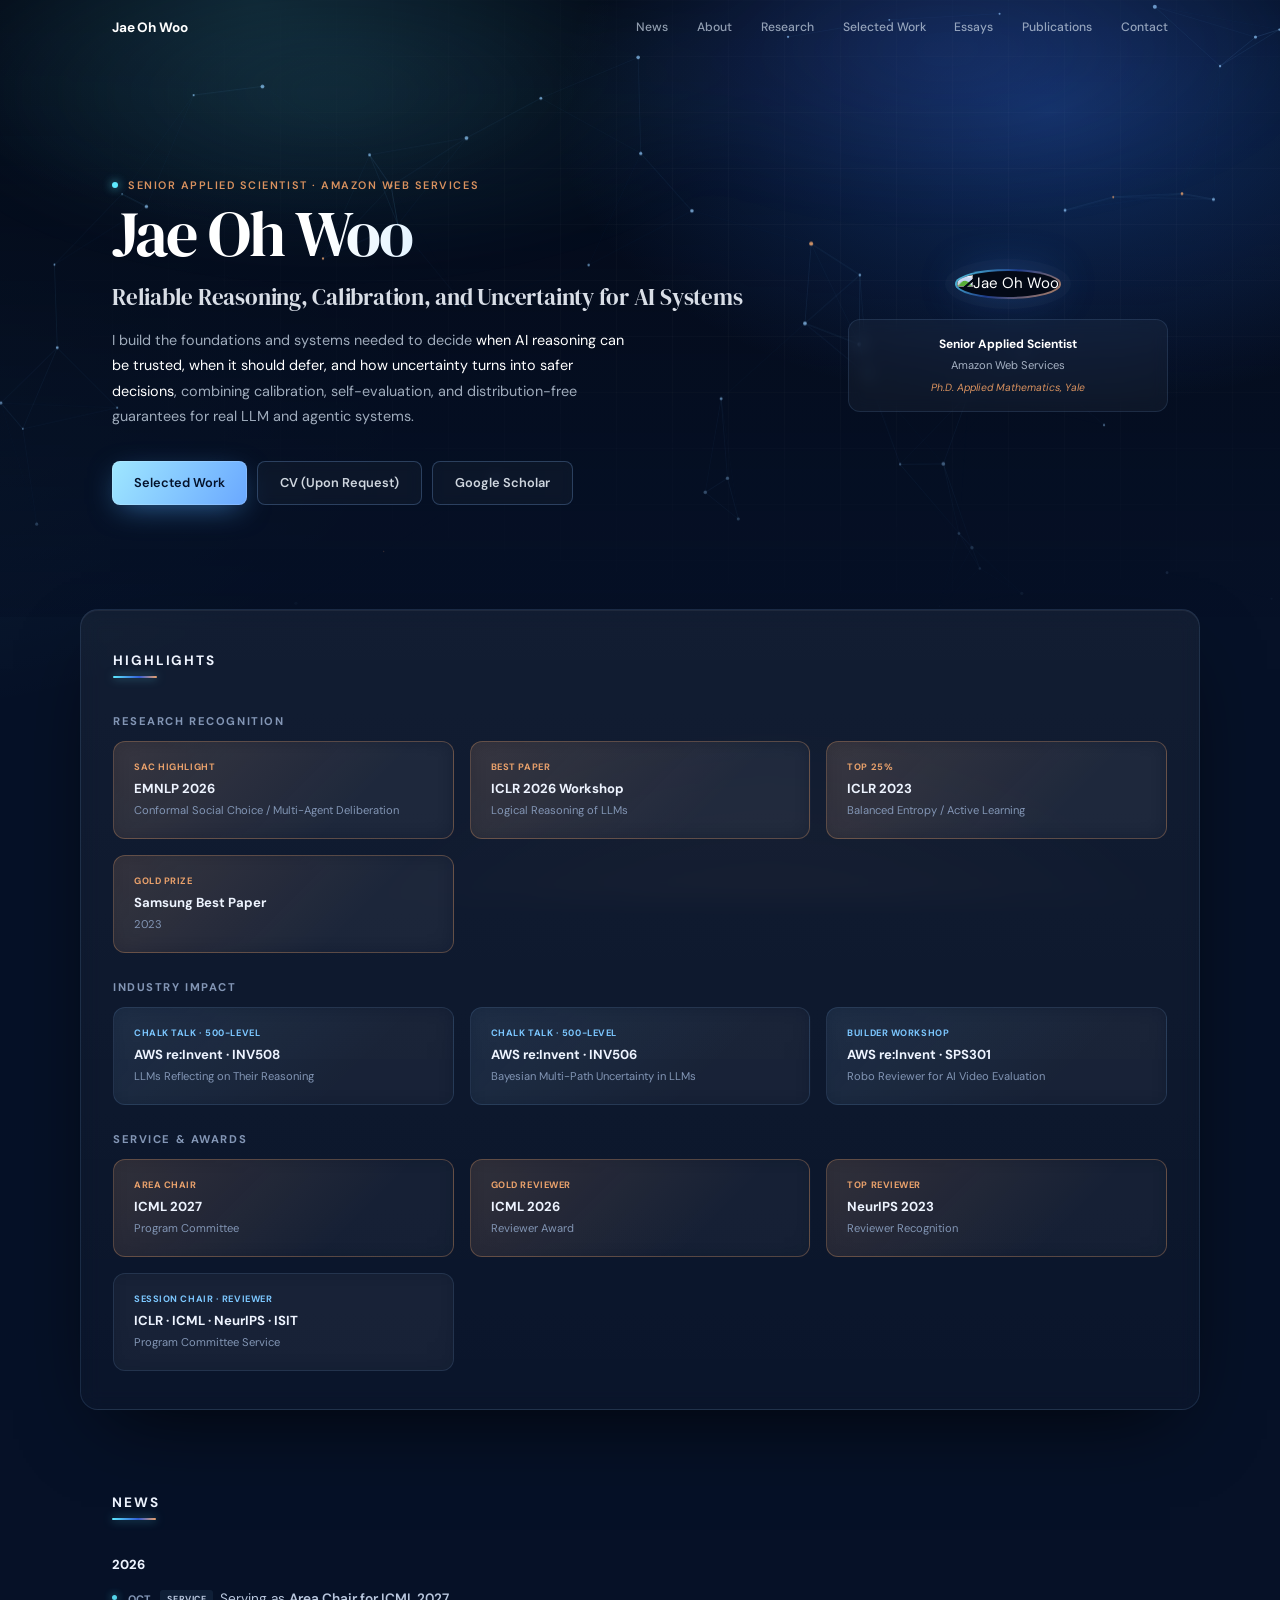
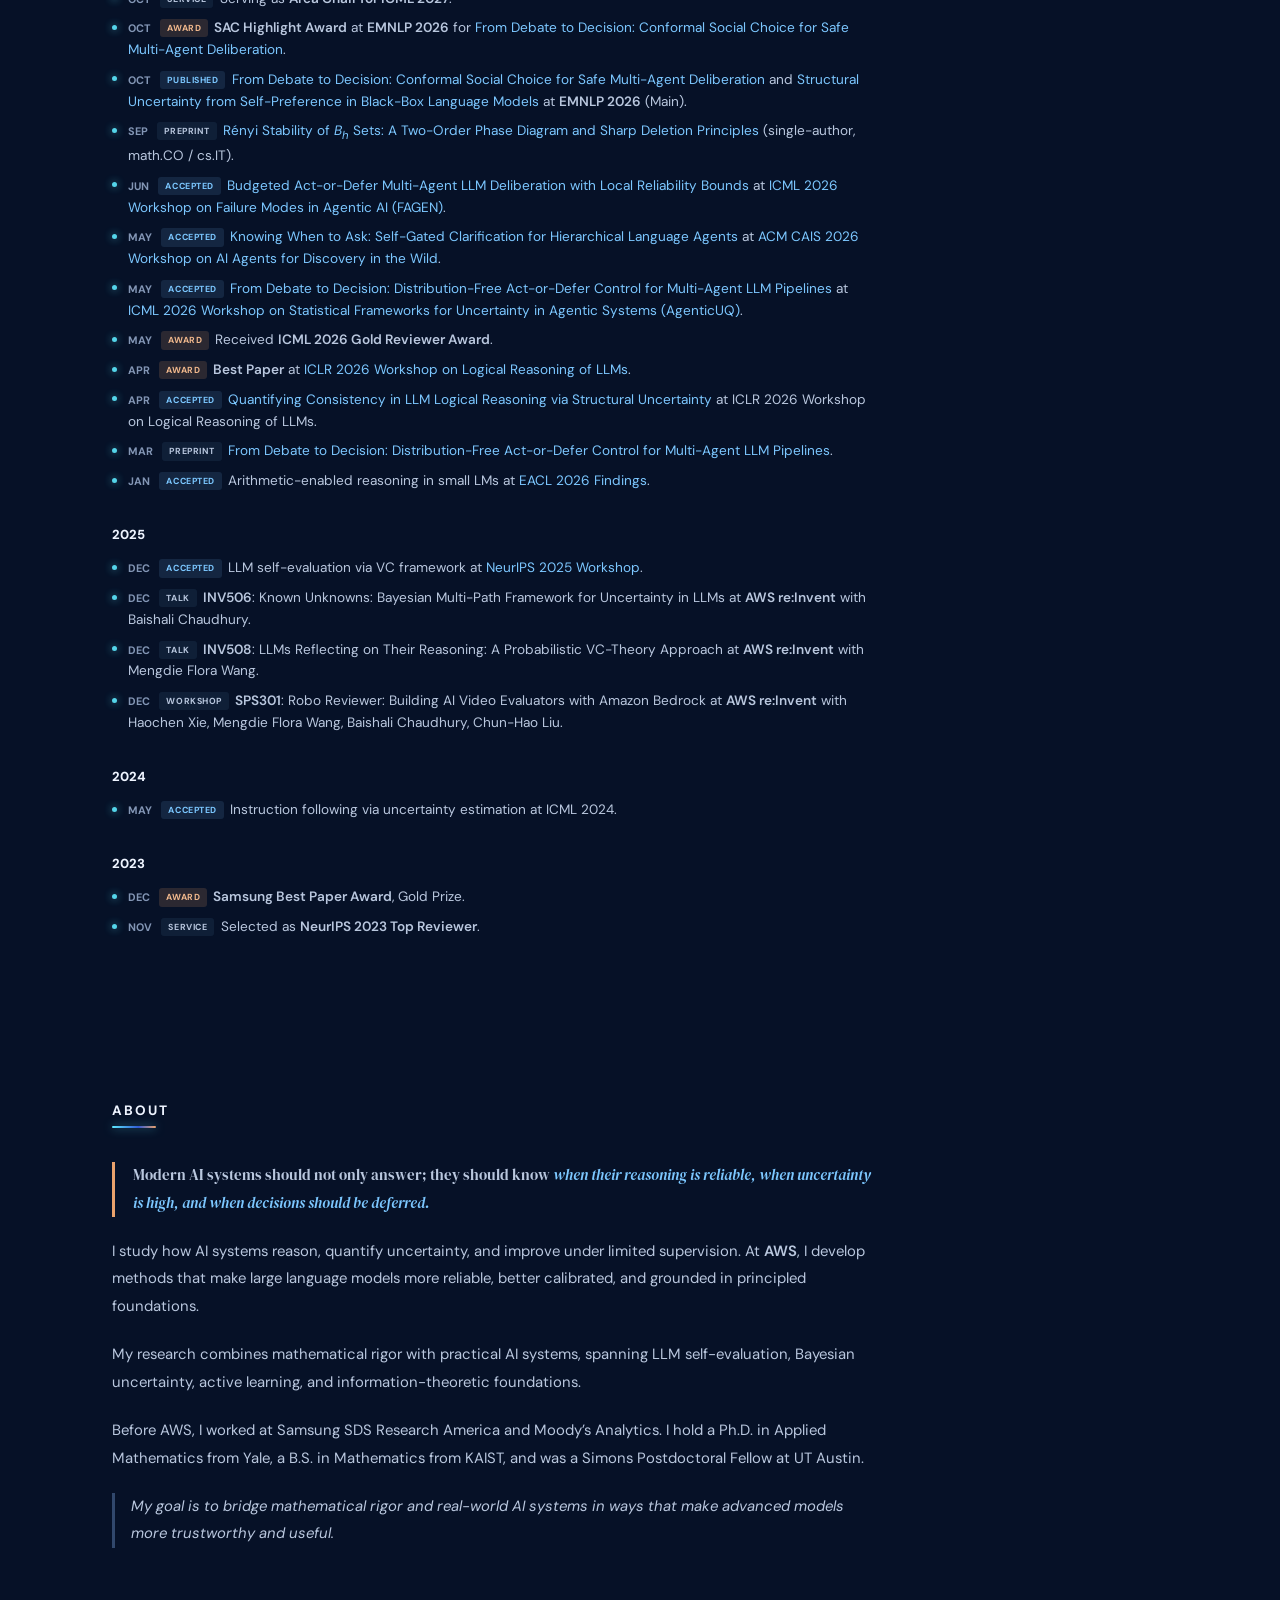
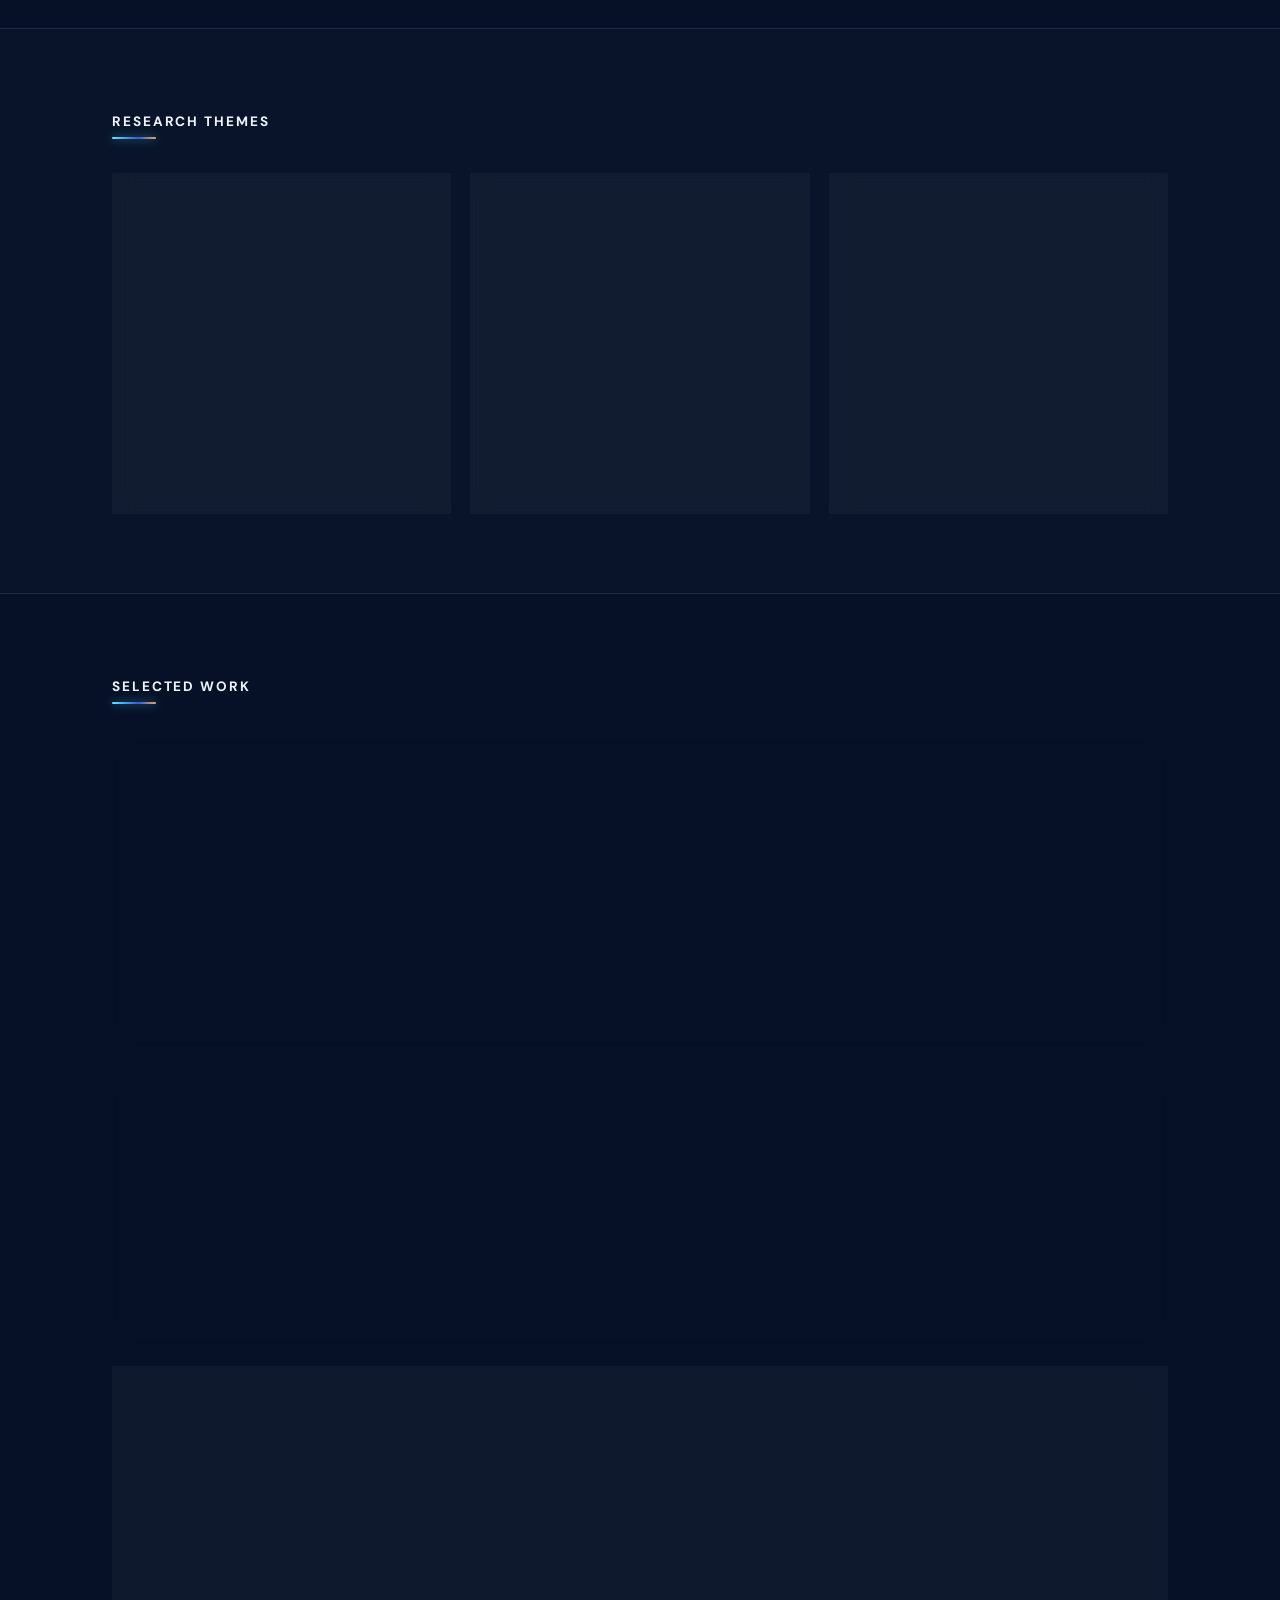
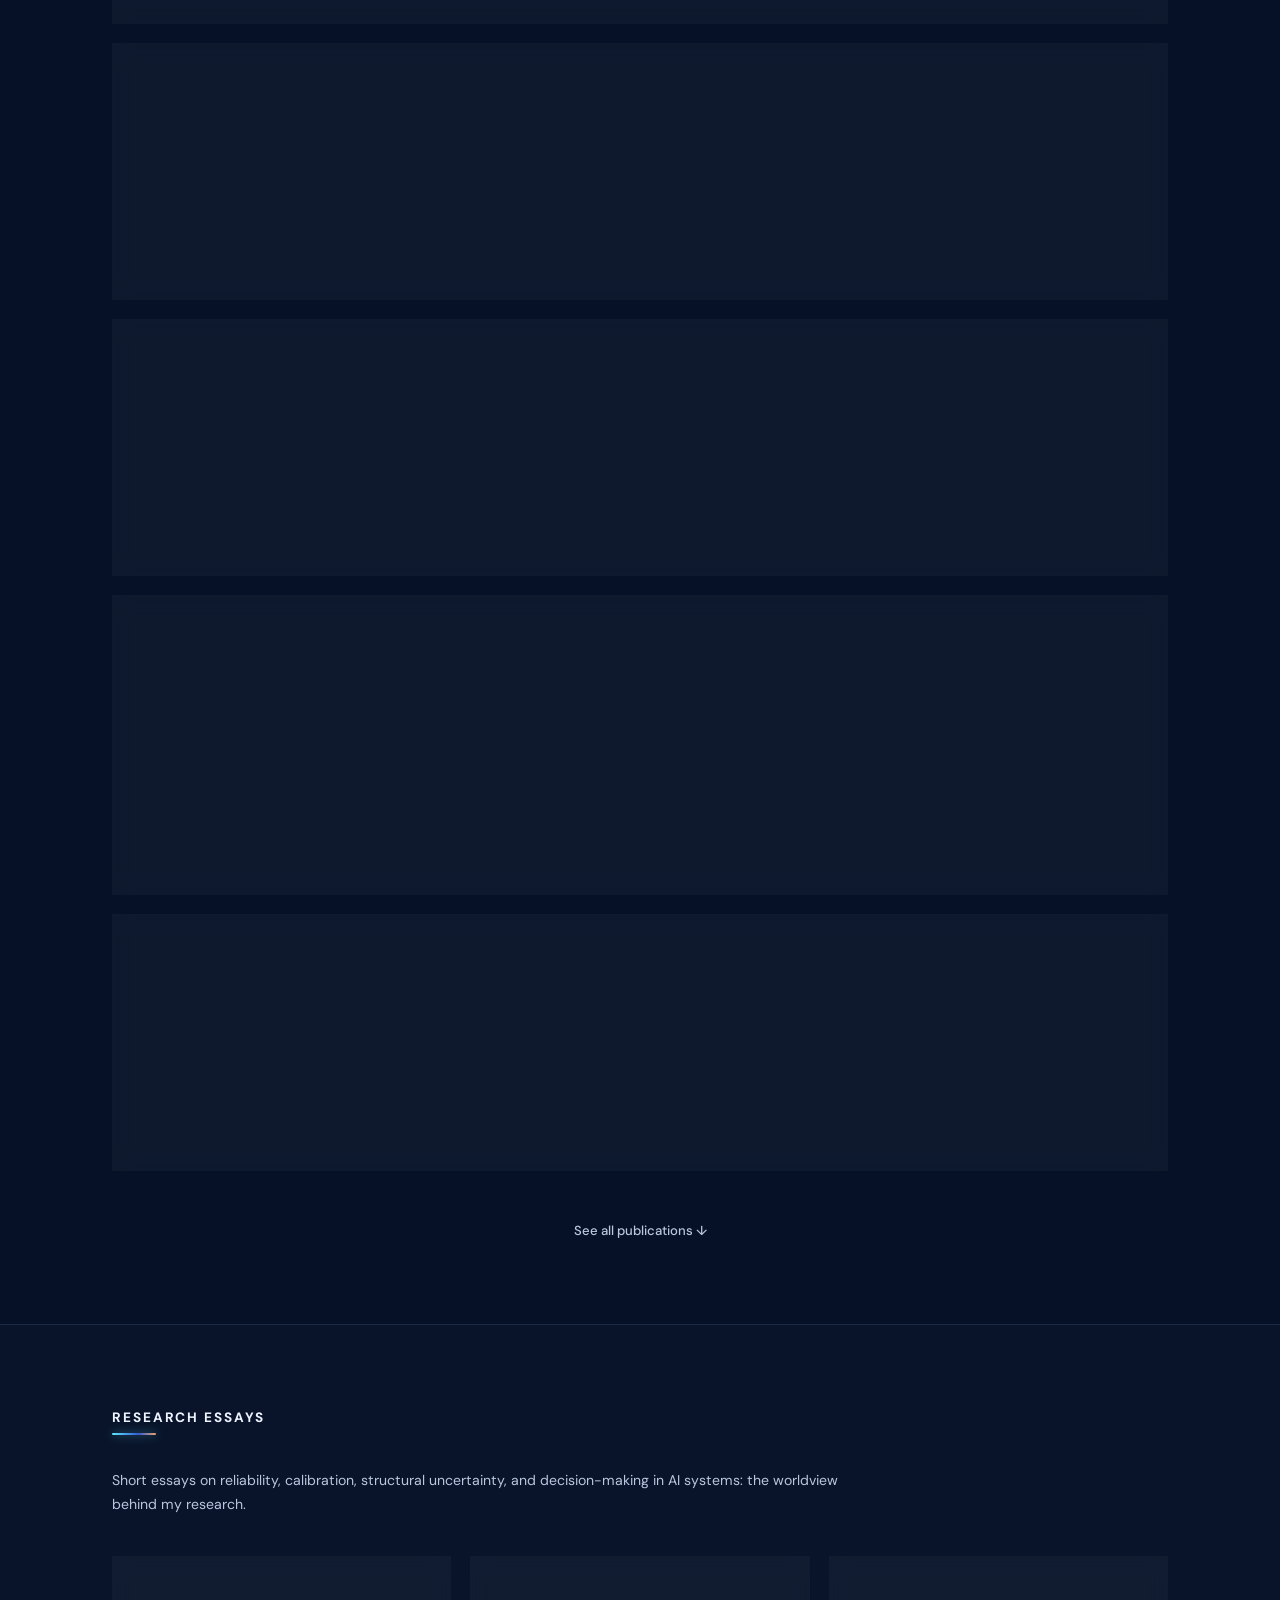
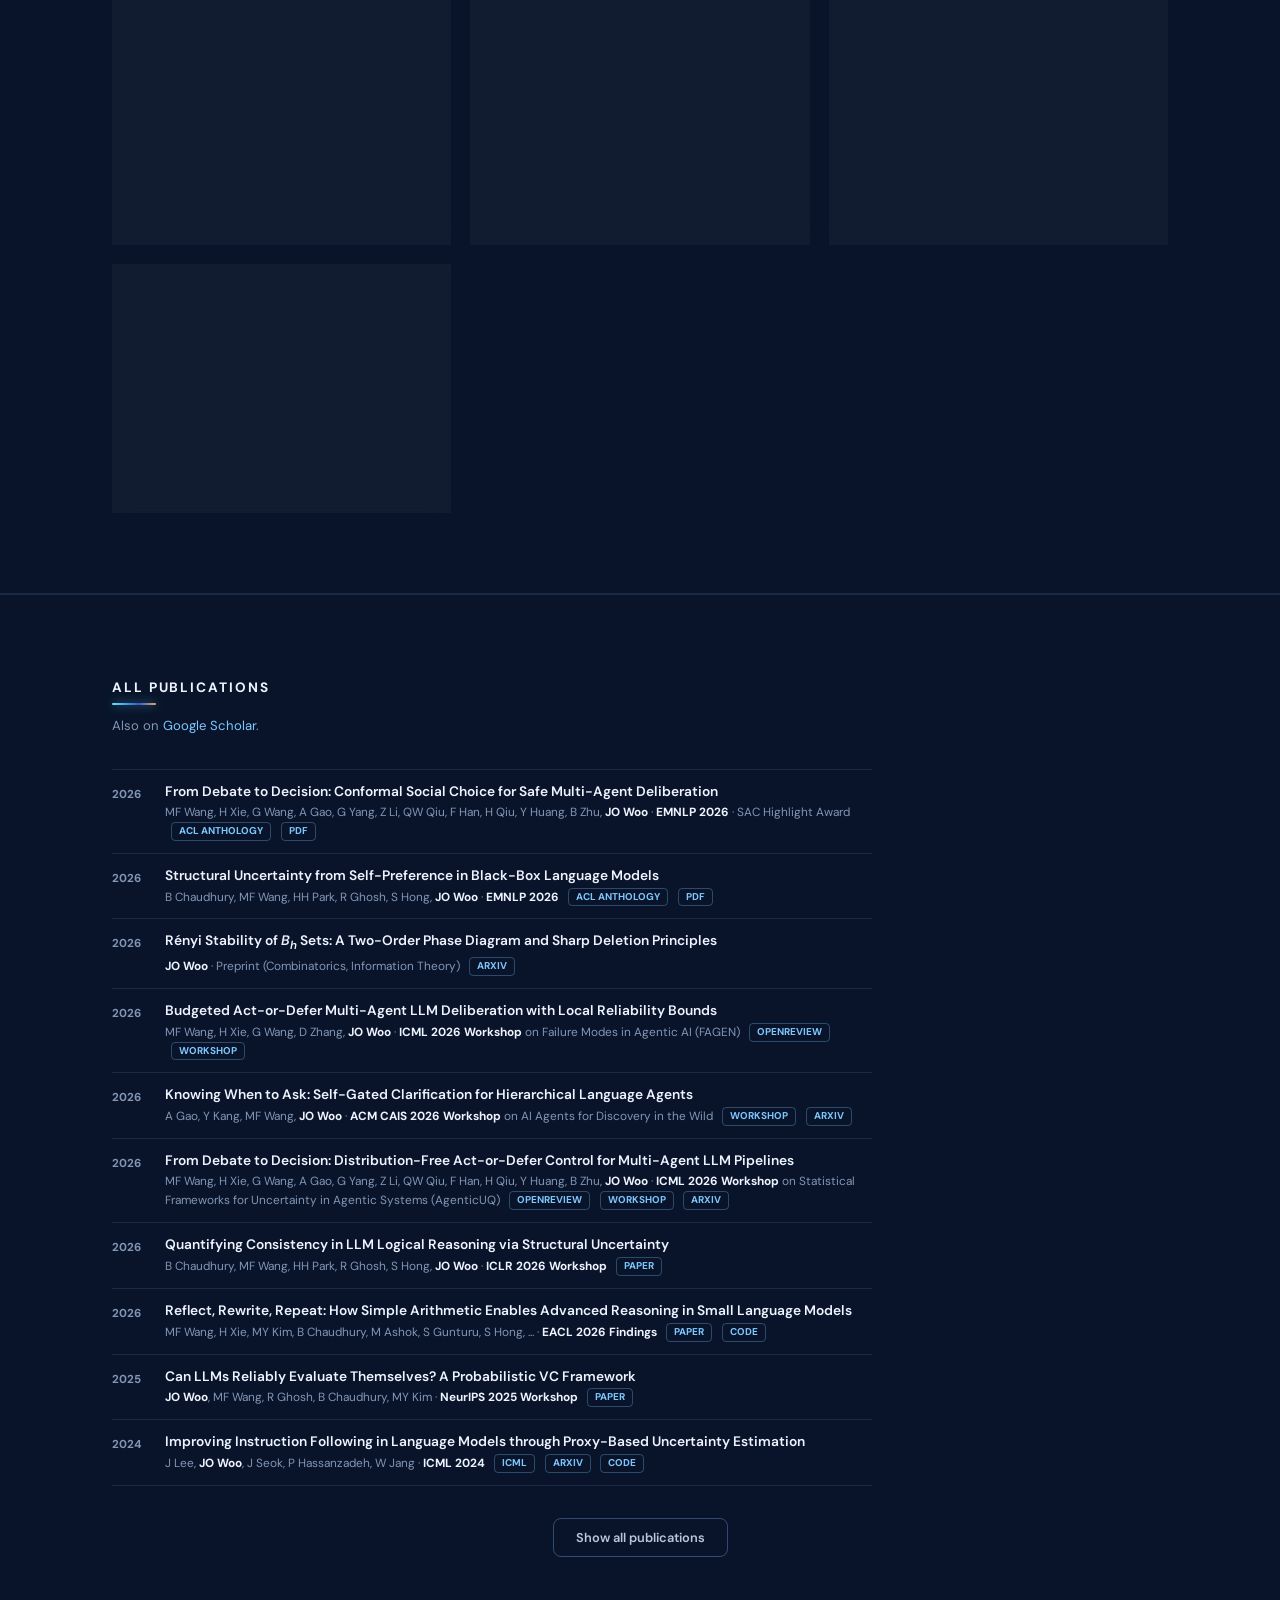
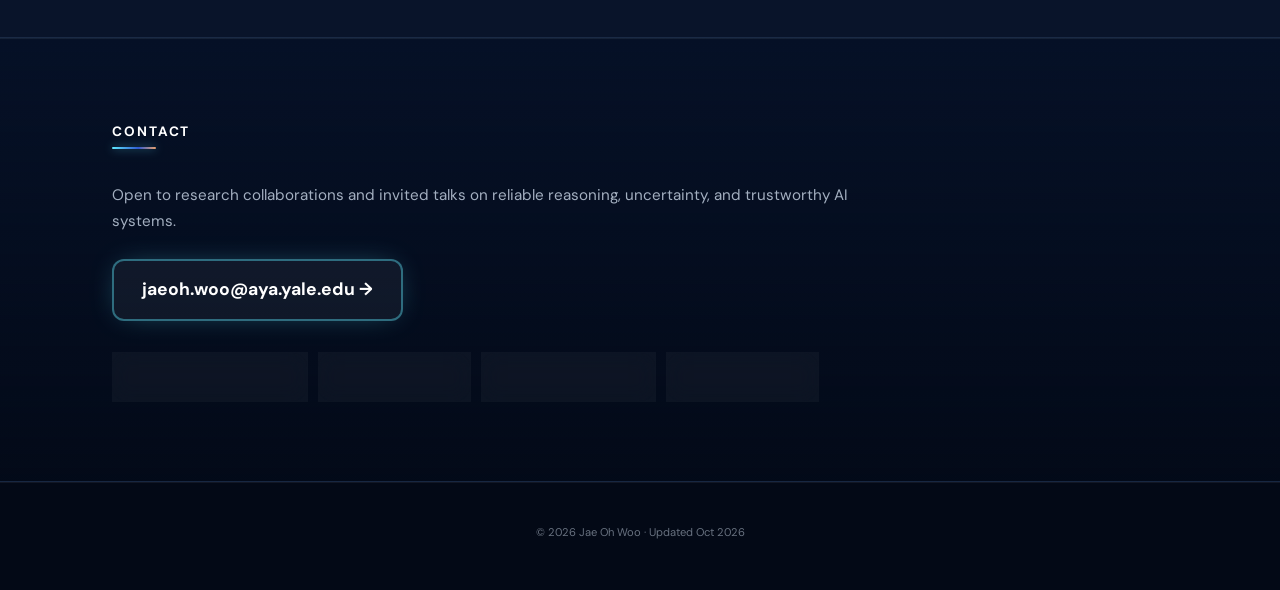
==== commit 56484857: "Futuristic layer: darker Yale navy, glass surfaces, node network hero - css/future.css: deeper navy," ====
--- a/index.html
+++ b/index.html
@@ -10,6 +10,7 @@
   <link rel="stylesheet" href="css/style.css">
   <link rel="stylesheet" href="css/theme.css">
   <link rel="stylesheet" href="css/dark.css">
+  <link rel="stylesheet" href="css/future.css">
 </head>
 <body>
 
@@ -811,5 +812,6 @@
   </footer>
 
   <script src="js/main.js"></script>
+  <script src="js/network.js"></script>
 </body>
 </html>
--- a/css/dark.css
+++ b/css/dark.css
@@ -1,31 +1,34 @@
-/* ===== Dark evergreen: whole site on dark surfaces (loaded after theme.css / essay-theme.css) ===== */
+/* ===== Mid-tone Yale navy with copper honors: whole site on dark surfaces (loaded after theme.css / essay-theme.css) ===== */
 :root {
-  --navy-950: #050c09;
-  --navy-900: #08130e;
-  --navy-800: #0f2219;
-  --deep-rgb: 5,12,9;
+  --navy-950: #0c2244;
+  --navy-900: #102a52;
+  --navy-800: #173a6c;
+  --deep-rgb: 12,34,68;
+  --glow-rgb: 70,130,210;
+  --ondark-rgb: 204,216,232;
+  --ondark-hi-rgb: 235,241,248;
 
-  --bg: #09140f;
-  --bg-tint: #0c1a14;
-  --card: #10201a;
-  --surface-2: #142820;
-  --text: #e7efea;
-  --text-2: #b0c0b8;
-  --text-3: #7b9087;
-  --border: #1d3229;
-  --border-hover: #2d4a3d;
+  --bg: #142f5b;
+  --bg-tint: #122b54;
+  --card: #1a3866;
+  --surface-2: #1f4173;
+  --text: #f1f5fb;
+  --text-2: #c6d3e8;
+  --text-3: #94a8c8;
+  --border: #2a4b7e;
+  --border-hover: #3d6299;
 
-  --accent: #5cc09c;
-  --accent-hover: #82d4b5;
-  --accent-rgb: 92,192,156;
-  --accent-soft: rgba(92,192,156,0.12);
-  --accent-muted: #8fb3a4;
-  --chip-bg: #162a21;
+  --accent: #8fc1ff;
+  --accent-hover: #b3d5ff;
+  --accent-rgb: 143,193,255;
+  --accent-soft: rgba(143,193,255,0.14);
+  --accent-muted: #a9bfdc;
+  --chip-bg: #21437a;
 
-  --gold: #d9925f;
-  --honor-rgb: 217,146,95;
-  --award-text: #e9ab7d;
-  --award-bg: rgba(217,146,95,0.14);
+  --gold: #eaa26c;
+  --honor-rgb: 234,162,108;
+  --award-text: #f2b98d;
+  --award-bg: rgba(234,162,108,0.16);
 
   --shadow-sm: 0 1px 2px rgba(0,0,0,0.4);
   --shadow-md: 0 14px 34px -16px rgba(0,0,0,0.7), 0 1px 3px rgba(0,0,0,0.3);
@@ -33,7 +36,7 @@
 }
 html { background: var(--bg); color-scheme: dark; }
 body { background: var(--bg); }
-::selection { background: var(--accent); color: #06120d; }
+::selection { background: var(--accent); color: #0c2244; }
 
 /* Section rhythm */
 .section-tinted { background: var(--bg-tint); border-top: 1px solid var(--border); border-bottom: 1px solid var(--border); }
@@ -55,7 +58,7 @@
 .venue-badge { background: var(--chip-bg) !important; color: var(--text-2) !important; border-color: var(--border-hover) !important; }
 .work-award { border-color: rgba(var(--honor-rgb),0.3); }
 .work-links a, .pub-link { border-color: rgba(var(--accent-rgb),0.3); }
-.work-links a:hover, .pub-link:hover { color: #06120d; }
+.work-links a:hover, .pub-link:hover { color: #0c2244; }
 .news-badge--preprint, .news-badge--service, .news-badge--talk { background: var(--chip-bg); color: var(--text-2); }
 .news-badge--accept { background: var(--accent-soft); color: var(--accent); }
 .essay-kind { border-color: rgba(var(--accent-rgb),0.35); }
@@ -68,7 +71,7 @@
 .essay-body a { border-bottom-color: rgba(var(--accent-rgb),0.35); }
 .essay-pullquote p { color: var(--text); }
 .essay-diagram { background: var(--card); border-color: var(--border); }
-.diagram-node--primary { color: #06120d; }
+.diagram-node--primary { color: #0c2244; }
 .diagram-node--secondary { background: var(--accent-soft); border-color: rgba(var(--accent-rgb),0.25); }
 .diagram-node--muted { background: var(--chip-bg); }
 .diagram-node--danger { background: rgba(239,107,107,0.12); color: #f2a3a3; border-color: rgba(239,107,107,0.25); }
@@ -87,3 +90,11 @@
 .essay-paper-icon--arxiv { background: var(--accent-soft); color: var(--accent); }
 .essay-paper-icon--code { background: var(--chip-bg); color: var(--text-2); }
 .essay-action-btn { background: var(--card); border-color: var(--border); }
+
+/* Softer copper glow in the hero so it does not muddy the blue */
+.hero {
+  background:
+    radial-gradient(900px 500px at 85% 20%, rgba(var(--glow-rgb),0.30), transparent 60%),
+    radial-gradient(700px 420px at 10% 110%, rgba(var(--honor-rgb),0.06), transparent 60%),
+    linear-gradient(180deg, var(--navy-950) 0%, var(--navy-900) 100%);
+}
--- a/css/future.css
+++ b/css/future.css
@@ -0,0 +1,174 @@
+/* ===== Future layer: darker Yale navy, glass surfaces, cyan glow (loaded last) ===== */
+:root {
+  --navy-950: #030916;
+  --navy-900: #06122a;
+  --navy-800: #0c2350;
+  --deep-rgb: 3,9,22;
+
+  --bg: #061127;
+  --bg-tint: #071530;
+  --card: rgba(255,255,255,0.035);
+  --surface-2: rgba(255,255,255,0.05);
+  --text: #eef4ff;
+  --text-2: #b9c7de;
+  --text-3: #8396b5;
+  --border: rgba(140,190,255,0.13);
+  --border-hover: rgba(140,190,255,0.32);
+
+  --accent: #7cc7ff;
+  --accent-hover: #a8dbff;
+  --accent-rgb: 124,199,255;
+  --cyan-rgb: 94,234,255;
+  --accent-soft: rgba(124,199,255,0.12);
+  --chip-bg: rgba(124,199,255,0.08);
+  --glow-rgb: 40,110,230;
+}
+
+/* Page depth: fixed aurora behind everything */
+html { background: var(--bg); }
+body { background: transparent; }
+body::before {
+  content: '';
+  position: fixed; inset: 0;
+  z-index: -2;
+  pointer-events: none;
+  background:
+    radial-gradient(1100px 700px at 110% -10%, rgba(40,110,230,0.22), transparent 60%),
+    radial-gradient(900px 600px at -10% 40%, rgba(var(--cyan-rgb),0.07), transparent 60%),
+    radial-gradient(800px 600px at 60% 120%, rgba(var(--honor-rgb),0.06), transparent 60%),
+    var(--bg);
+}
+.section, .highlights { background: transparent; }
+.section-tinted { background: rgba(255,255,255,0.015); border-color: var(--border); }
+
+/* ===== Hero ===== */
+.hero {
+  background:
+    radial-gradient(800px 480px at 82% 18%, rgba(40,110,230,0.35), transparent 62%),
+    radial-gradient(600px 380px at 20% 0%, rgba(var(--cyan-rgb),0.10), transparent 60%),
+    linear-gradient(180deg, var(--navy-950) 0%, rgba(6,17,39,0.6) 100%);
+  border-bottom: none;
+}
+.hero::after {
+  content: '';
+  position: absolute; left: -10%; right: -10%; top: -20%; height: 70%;
+  pointer-events: none;
+  background:
+    radial-gradient(40% 60% at 30% 50%, rgba(var(--cyan-rgb),0.10), transparent 70%),
+    radial-gradient(35% 55% at 70% 40%, rgba(90,120,255,0.12), transparent 70%);
+  filter: blur(20px);
+  animation: aurora 18s ease-in-out infinite alternate;
+}
+@keyframes aurora {
+  0%   { transform: translate3d(-4%, 0, 0) scale(1); opacity: 0.8; }
+  100% { transform: translate3d(4%, 6%, 0) scale(1.1); opacity: 1; }
+}
+.net-canvas {
+  position: absolute; inset: 0;
+  width: 100%; height: 100%;
+  pointer-events: none;
+  -webkit-mask-image: linear-gradient(180deg, #000 55%, transparent 100%);
+          mask-image: linear-gradient(180deg, #000 55%, transparent 100%);
+}
+.hero::before { opacity: 0.6; }
+.hero .page { z-index: 2; }
+
+.hero-name {
+  background: linear-gradient(100deg, #ffffff 30%, #bfe3ff 65%, #7cc7ff 100%);
+  -webkit-background-clip: text; background-clip: text;
+  color: transparent;
+}
+.hero-eyebrow { letter-spacing: 0.14em; }
+.hero-eyebrow::before {
+  content: '';
+  display: inline-block; width: 6px; height: 6px; border-radius: 50%;
+  margin-right: 10px; vertical-align: 1px;
+  background: rgb(var(--cyan-rgb));
+  box-shadow: 0 0 10px rgba(var(--cyan-rgb),0.9);
+  animation: pulse 2.4s ease-in-out infinite;
+}
+@keyframes pulse { 50% { opacity: 0.35; } }
+
+.hero-photo img {
+  border: 2px solid transparent;
+  background: linear-gradient(var(--navy-950), var(--navy-950)) padding-box,
+              linear-gradient(140deg, rgba(var(--cyan-rgb),0.9), rgba(60,110,255,0.4) 45%, rgba(var(--honor-rgb),0.8)) border-box;
+  box-shadow: 0 0 40px rgba(60,140,255,0.25), 0 0 0 10px rgba(255,255,255,0.02), var(--shadow-lg);
+}
+.hero-photo img:hover { box-shadow: 0 0 60px rgba(var(--cyan-rgb),0.3), 0 0 0 10px rgba(255,255,255,0.03), var(--shadow-lg); }
+.hero-affiliation { background: rgba(255,255,255,0.04); border-color: var(--border); }
+
+.btn-primary {
+  background: linear-gradient(120deg, #9fe7ff, #6aa8ff);
+  color: #04122b;
+  box-shadow: 0 0 0 1px rgba(255,255,255,0.15) inset, 0 8px 30px -8px rgba(80,170,255,0.6);
+}
+.btn-primary:hover { background: linear-gradient(120deg, #c2f1ff, #8fc0ff); color: #04122b; box-shadow: 0 0 0 1px rgba(255,255,255,0.2) inset, 0 10px 36px -8px rgba(var(--cyan-rgb),0.7); }
+.hero .btn-ghost { background: rgba(255,255,255,0.03); border-color: rgba(140,190,255,0.25); -webkit-backdrop-filter: blur(6px); backdrop-filter: blur(6px); }
+.hero .btn-ghost:hover { border-color: rgba(var(--cyan-rgb),0.7); box-shadow: 0 0 20px rgba(var(--cyan-rgb),0.15); }
+
+/* ===== Glass surfaces ===== */
+.highlights .page,
+.hl-card, .work, .work--featured, .pillar, .essay-card,
+.essay-paper-card, .essay-more-card, .essay-diagram, .contact-chip {
+  -webkit-backdrop-filter: blur(10px);
+          backdrop-filter: blur(10px);
+}
+.highlights .page {
+  background: linear-gradient(180deg, rgba(255,255,255,0.05), rgba(255,255,255,0.02));
+  border-color: var(--border);
+  box-shadow: 0 30px 80px -30px rgba(0,0,0,0.8), inset 0 1px 0 rgba(255,255,255,0.06);
+}
+.hl-card, .pillar, .essay-card, .work, .essay-paper-card, .essay-more-card { background: var(--card); border-color: var(--border); }
+.hl-card--gold { background: linear-gradient(135deg, rgba(var(--honor-rgb),0.14), rgba(255,255,255,0.02) 70%); border-color: rgba(var(--honor-rgb),0.3); }
+.hl-card--reinvent { background: linear-gradient(135deg, rgba(var(--accent-rgb),0.09), rgba(255,255,255,0.02) 70%); }
+
+.hl-card:hover, .pillar:hover, .essay-card:hover, .work:hover, .essay-paper-card:hover, .essay-more-card:hover {
+  border-color: rgba(var(--cyan-rgb),0.45);
+  box-shadow: 0 0 0 1px rgba(var(--cyan-rgb),0.12), 0 18px 50px -20px rgba(var(--cyan-rgb),0.35);
+}
+.hl-card--gold:hover { border-color: rgba(var(--honor-rgb),0.7); box-shadow: 0 0 0 1px rgba(var(--honor-rgb),0.15), 0 18px 50px -20px rgba(var(--honor-rgb),0.4); }
+
+.work--featured {
+  background: linear-gradient(135deg, rgba(var(--accent-rgb),0.07), rgba(255,255,255,0.02) 60%);
+  box-shadow: inset 0 1px 0 rgba(255,255,255,0.05), 0 30px 70px -40px rgba(0,0,0,0.9);
+}
+.work--featured::before { width: 2px; background: linear-gradient(180deg, rgb(var(--cyan-rgb)), rgba(60,110,255,0.6) 50%, var(--gold)); box-shadow: 0 0 12px rgba(var(--cyan-rgb),0.6); }
+
+.pillar::before { background: linear-gradient(90deg, rgb(var(--cyan-rgb)), var(--gold)); }
+.pillar-icon { background: rgba(var(--cyan-rgb),0.08); color: rgb(var(--cyan-rgb)); box-shadow: inset 0 0 0 1px rgba(var(--cyan-rgb),0.25), 0 0 18px rgba(var(--cyan-rgb),0.12); }
+
+/* ===== Labels and accents ===== */
+.section-label::after { width: 44px; height: 2px; background: linear-gradient(90deg, rgb(var(--cyan-rgb)), rgba(60,110,255,0.8) 60%, var(--gold)); box-shadow: 0 0 10px rgba(var(--cyan-rgb),0.6); }
+.news-list li::before { background: rgb(var(--cyan-rgb)); opacity: 0.9; box-shadow: 0 0 8px rgba(var(--cyan-rgb),0.8); }
+.venue-badge { background: rgba(var(--accent-rgb),0.08) !important; color: #cfe6ff !important; border-color: rgba(var(--accent-rgb),0.25) !important; }
+.work-links a, .pub-link { border-color: rgba(var(--accent-rgb),0.3); }
+.work-links a:hover, .pub-link:hover { background: rgb(var(--cyan-rgb)); border-color: rgb(var(--cyan-rgb)); color: #04122b; box-shadow: 0 0 16px rgba(var(--cyan-rgb),0.45); }
+.pubs-toggle .btn, .see-all a { color: var(--text-2); }
+
+/* ===== Contact / footer ===== */
+#contact { background: linear-gradient(180deg, transparent, rgba(3,9,22,0.85)); }
+#contact .contact-email { box-shadow: 0 0 30px -10px rgba(var(--cyan-rgb),0.4); border-color: rgba(var(--cyan-rgb),0.4); }
+.footer { background: var(--navy-950); }
+
+/* ===== Essay header ===== */
+.essay-header::before {
+  background:
+    radial-gradient(700px 380px at 80% 10%, rgba(40,110,230,0.35), transparent 60%),
+    radial-gradient(500px 300px at 15% 0%, rgba(var(--cyan-rgb),0.10), transparent 60%),
+    linear-gradient(180deg, var(--navy-950), rgba(6,17,39,0.4));
+}
+.essay-header .net-canvas {
+  inset: auto;
+  top: -120px; left: 50%;
+  width: 100vw; height: calc(100% + 120px);
+  transform: translateX(-50%);
+  z-index: -1;
+}
+.essay-page-title { color: #fff; }
+.essay-insight { background: rgba(var(--accent-rgb),0.07); border-color: rgba(var(--accent-rgb),0.25); box-shadow: inset 2px 0 0 rgb(var(--cyan-rgb)); }
+.diagram-node--primary { background: linear-gradient(120deg, #9fe7ff, #6aa8ff); color: #04122b; box-shadow: 0 0 18px rgba(var(--cyan-rgb),0.35); }
+
+@media (prefers-reduced-motion: reduce) {
+  .hero::after, .hero-eyebrow::before { animation: none; }
+}
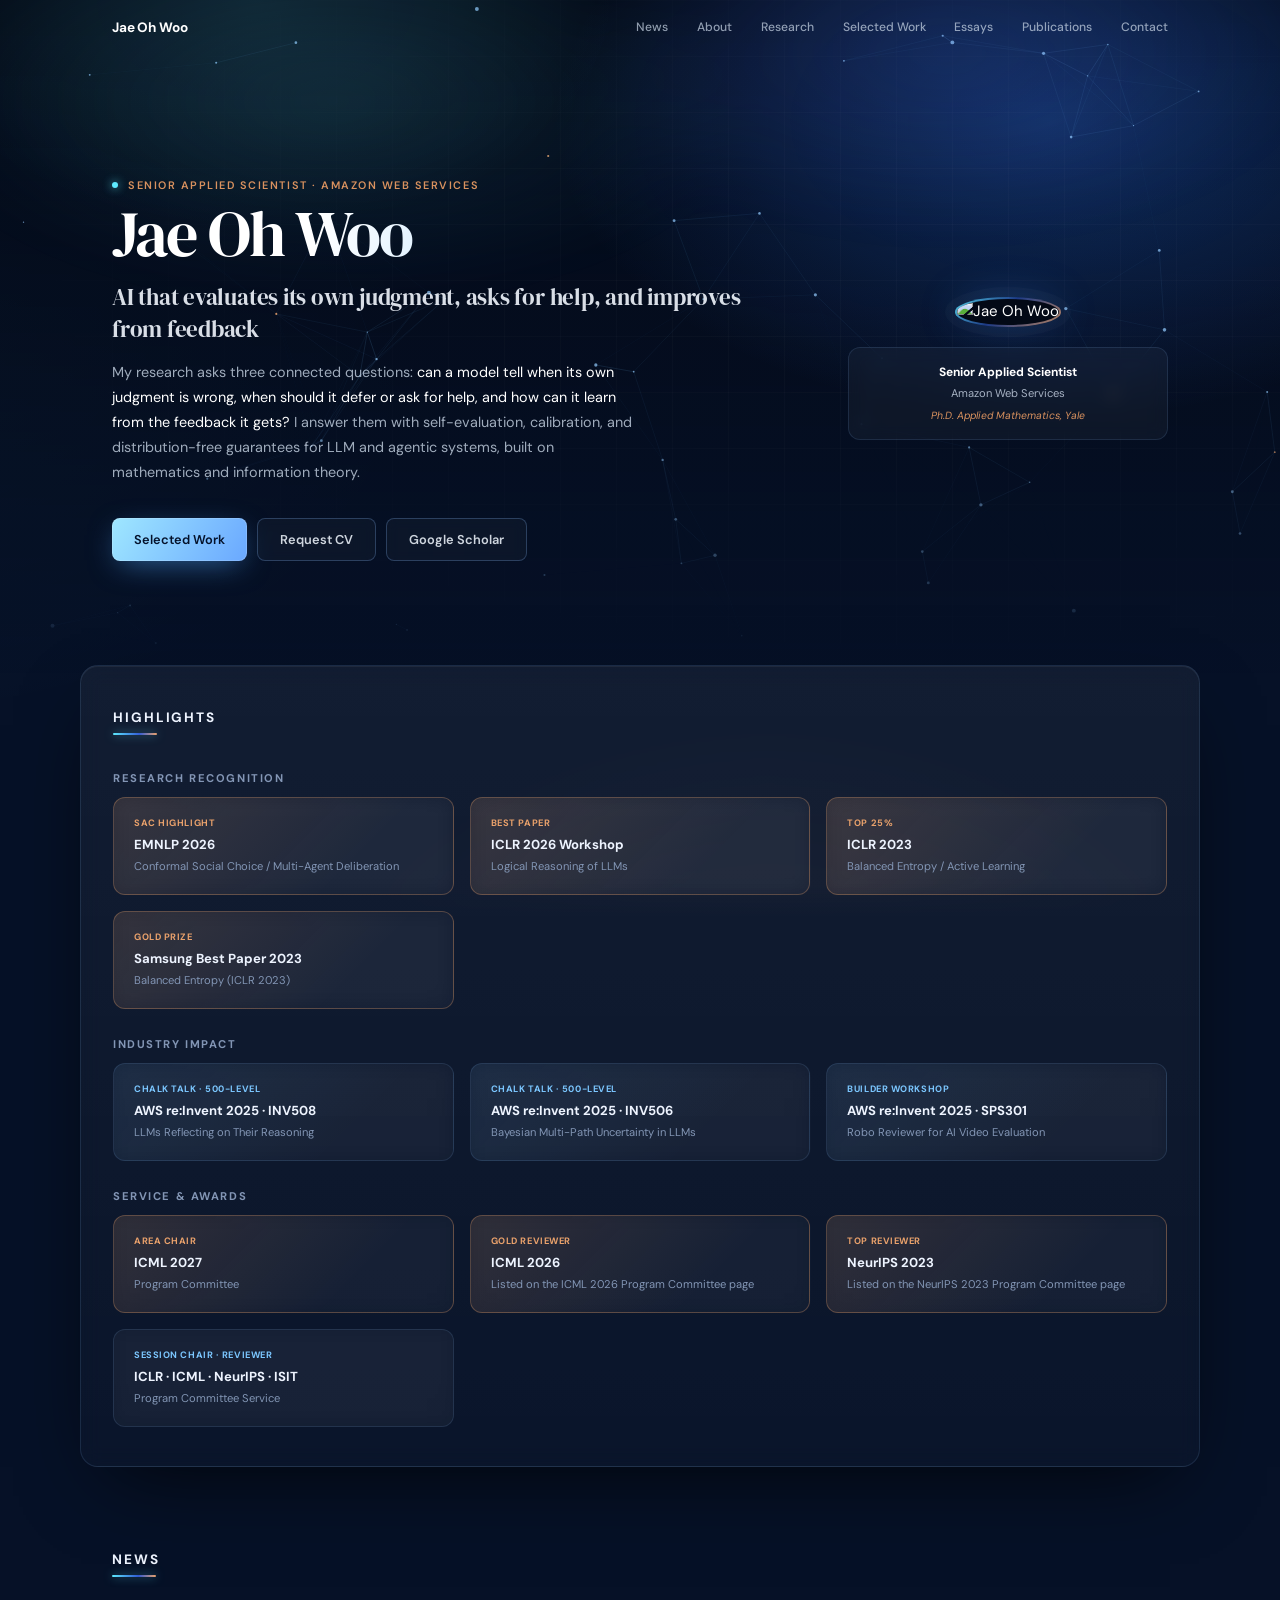
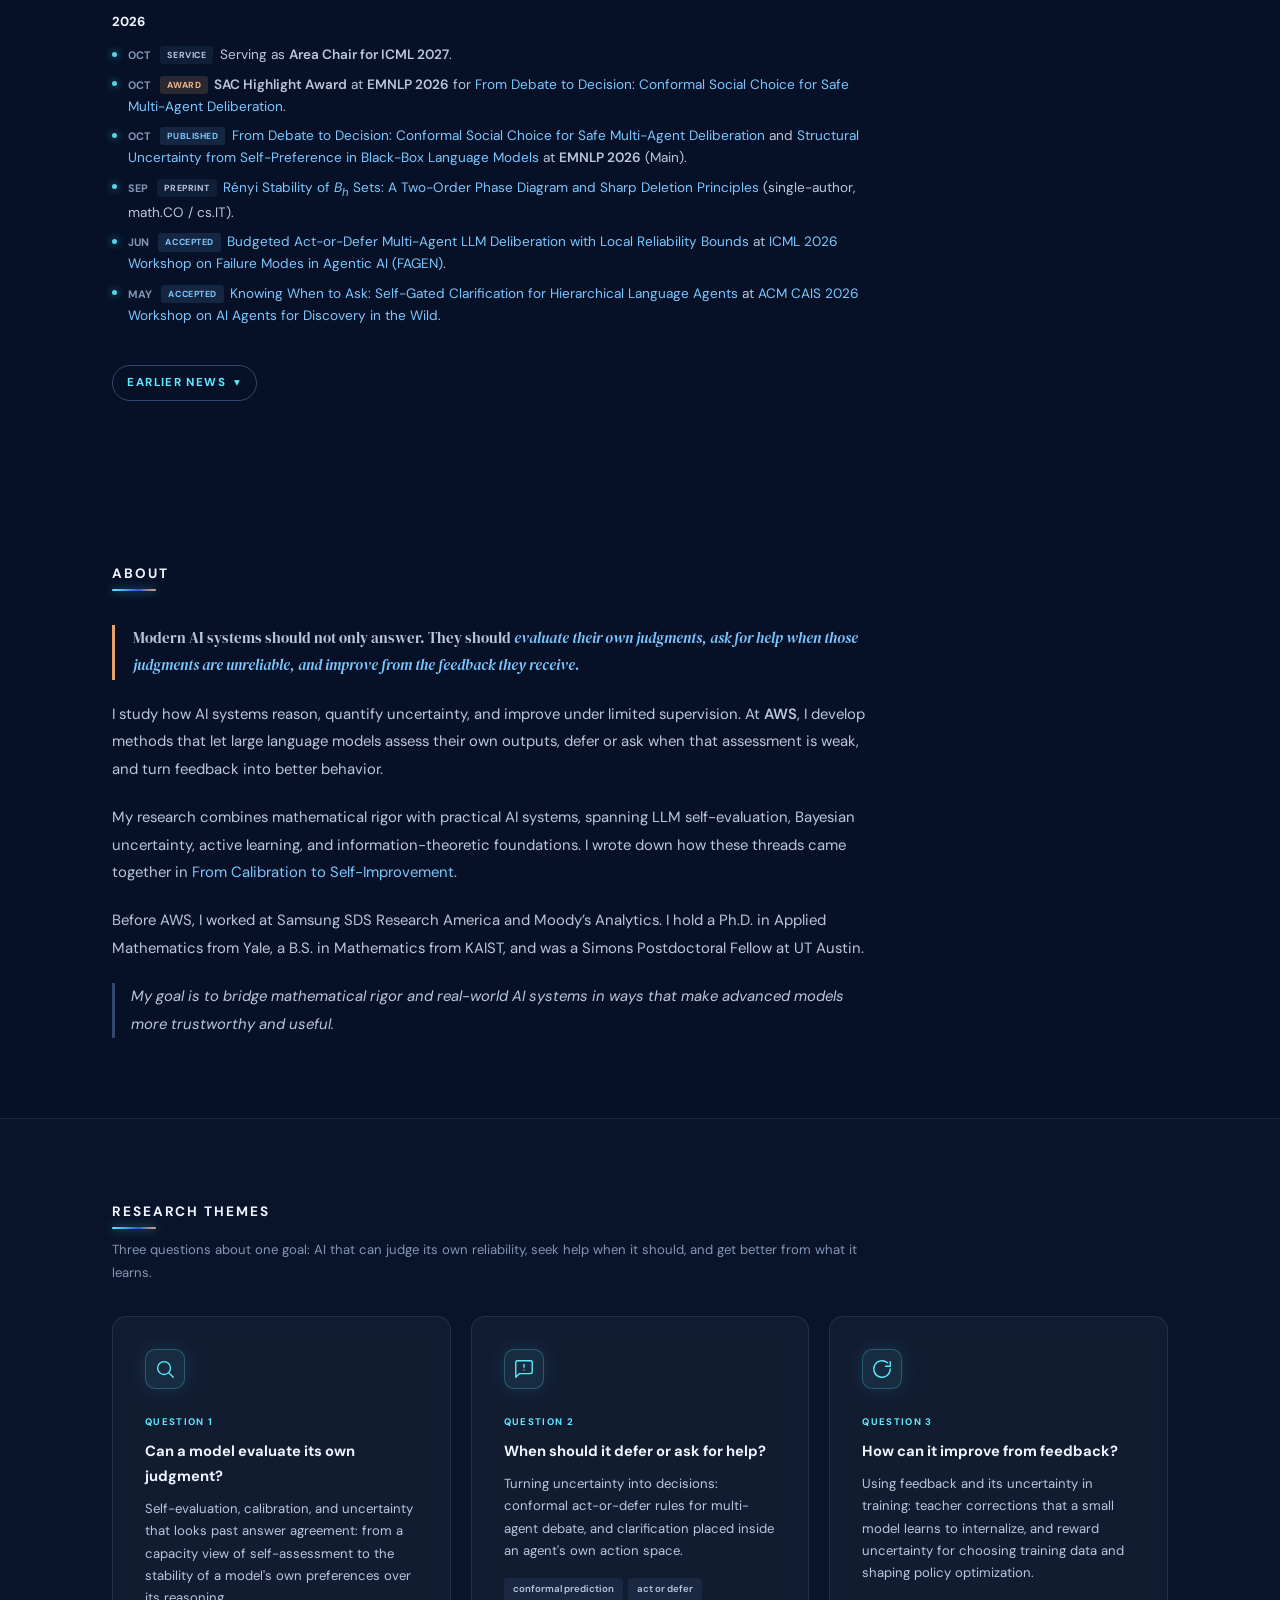
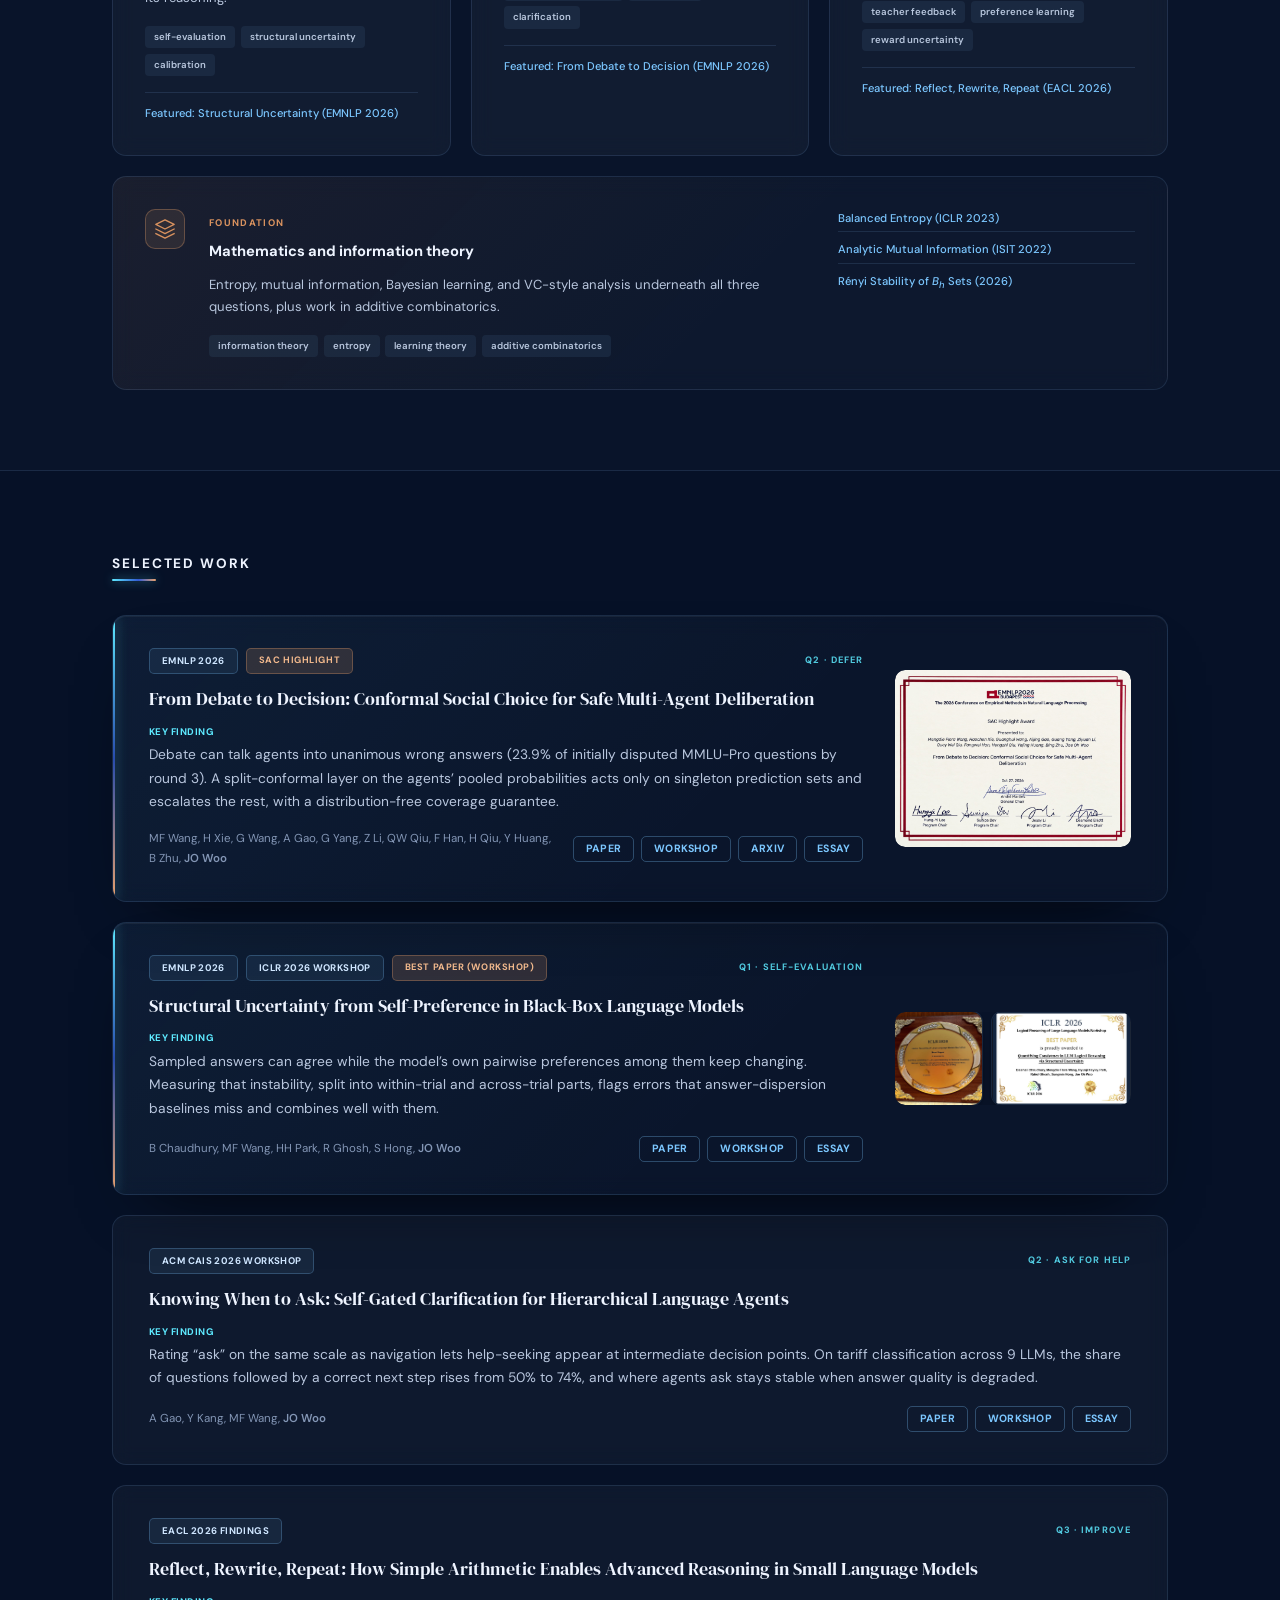
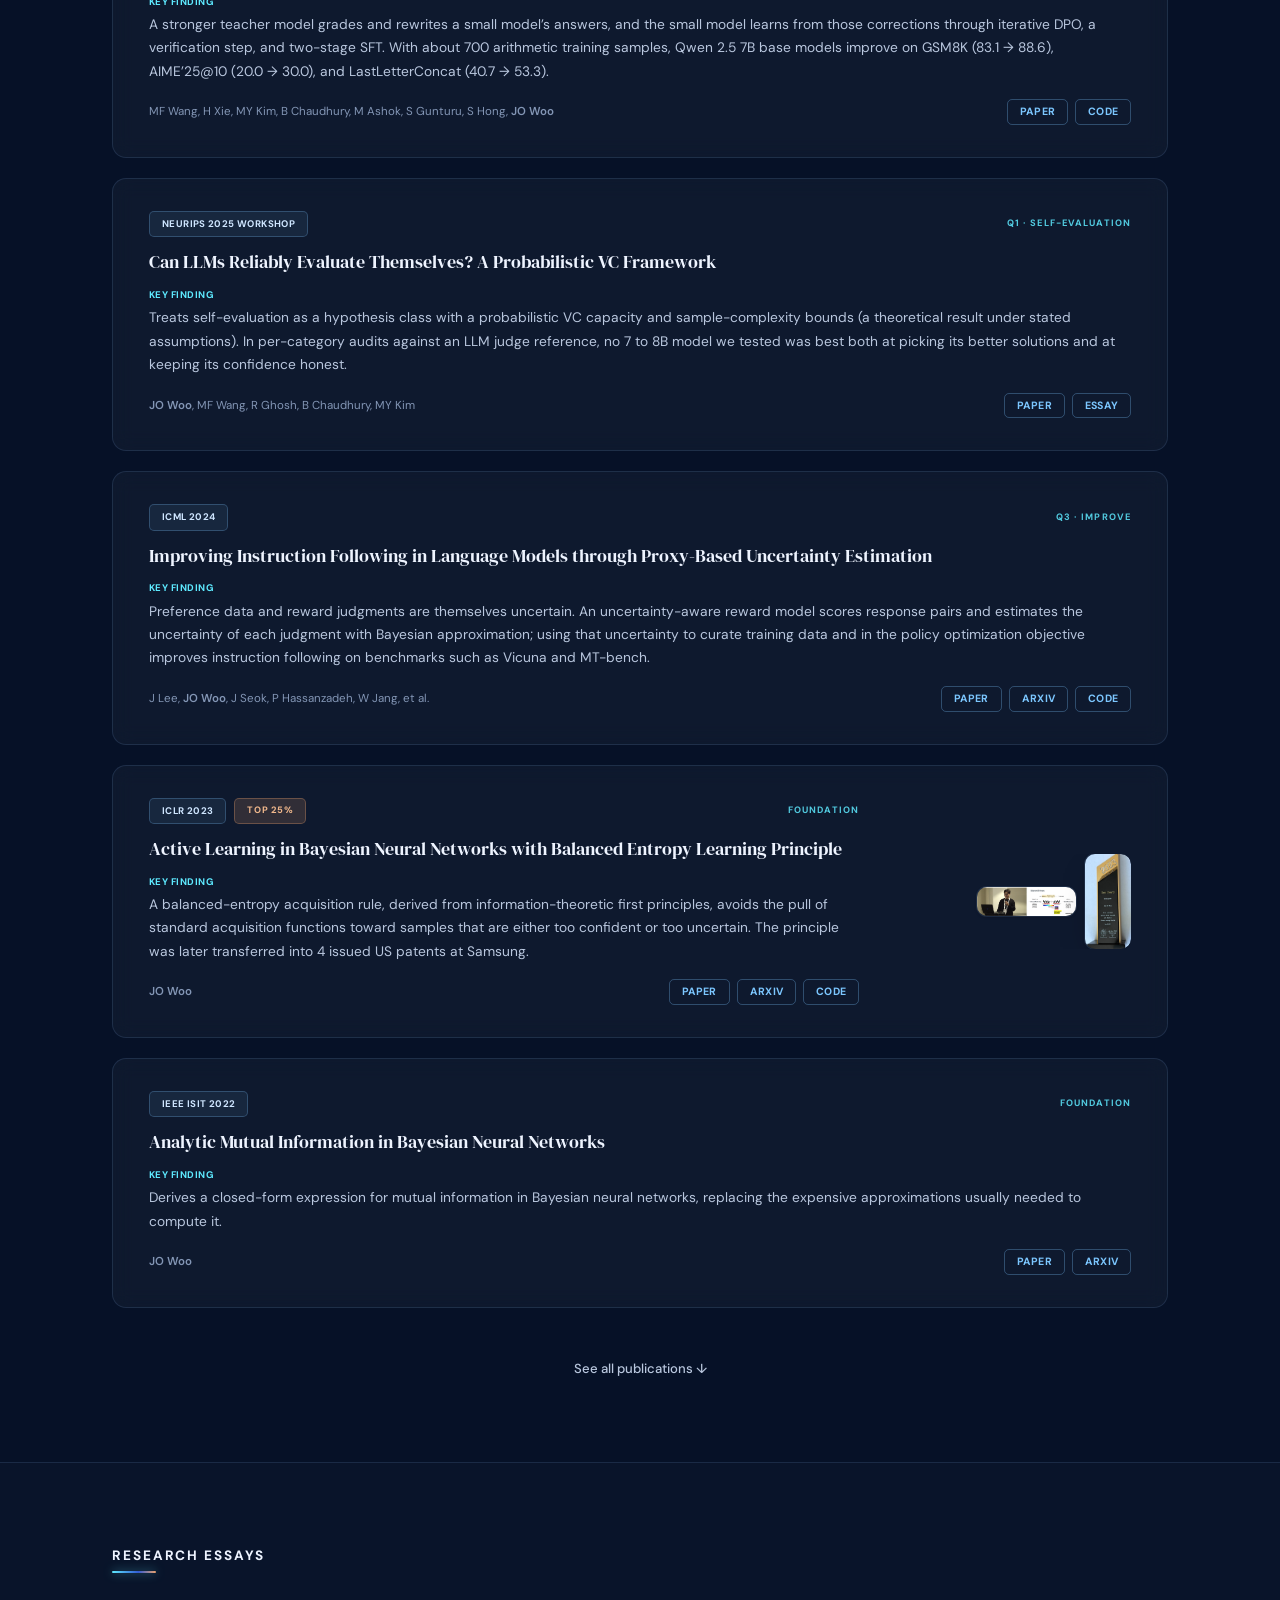
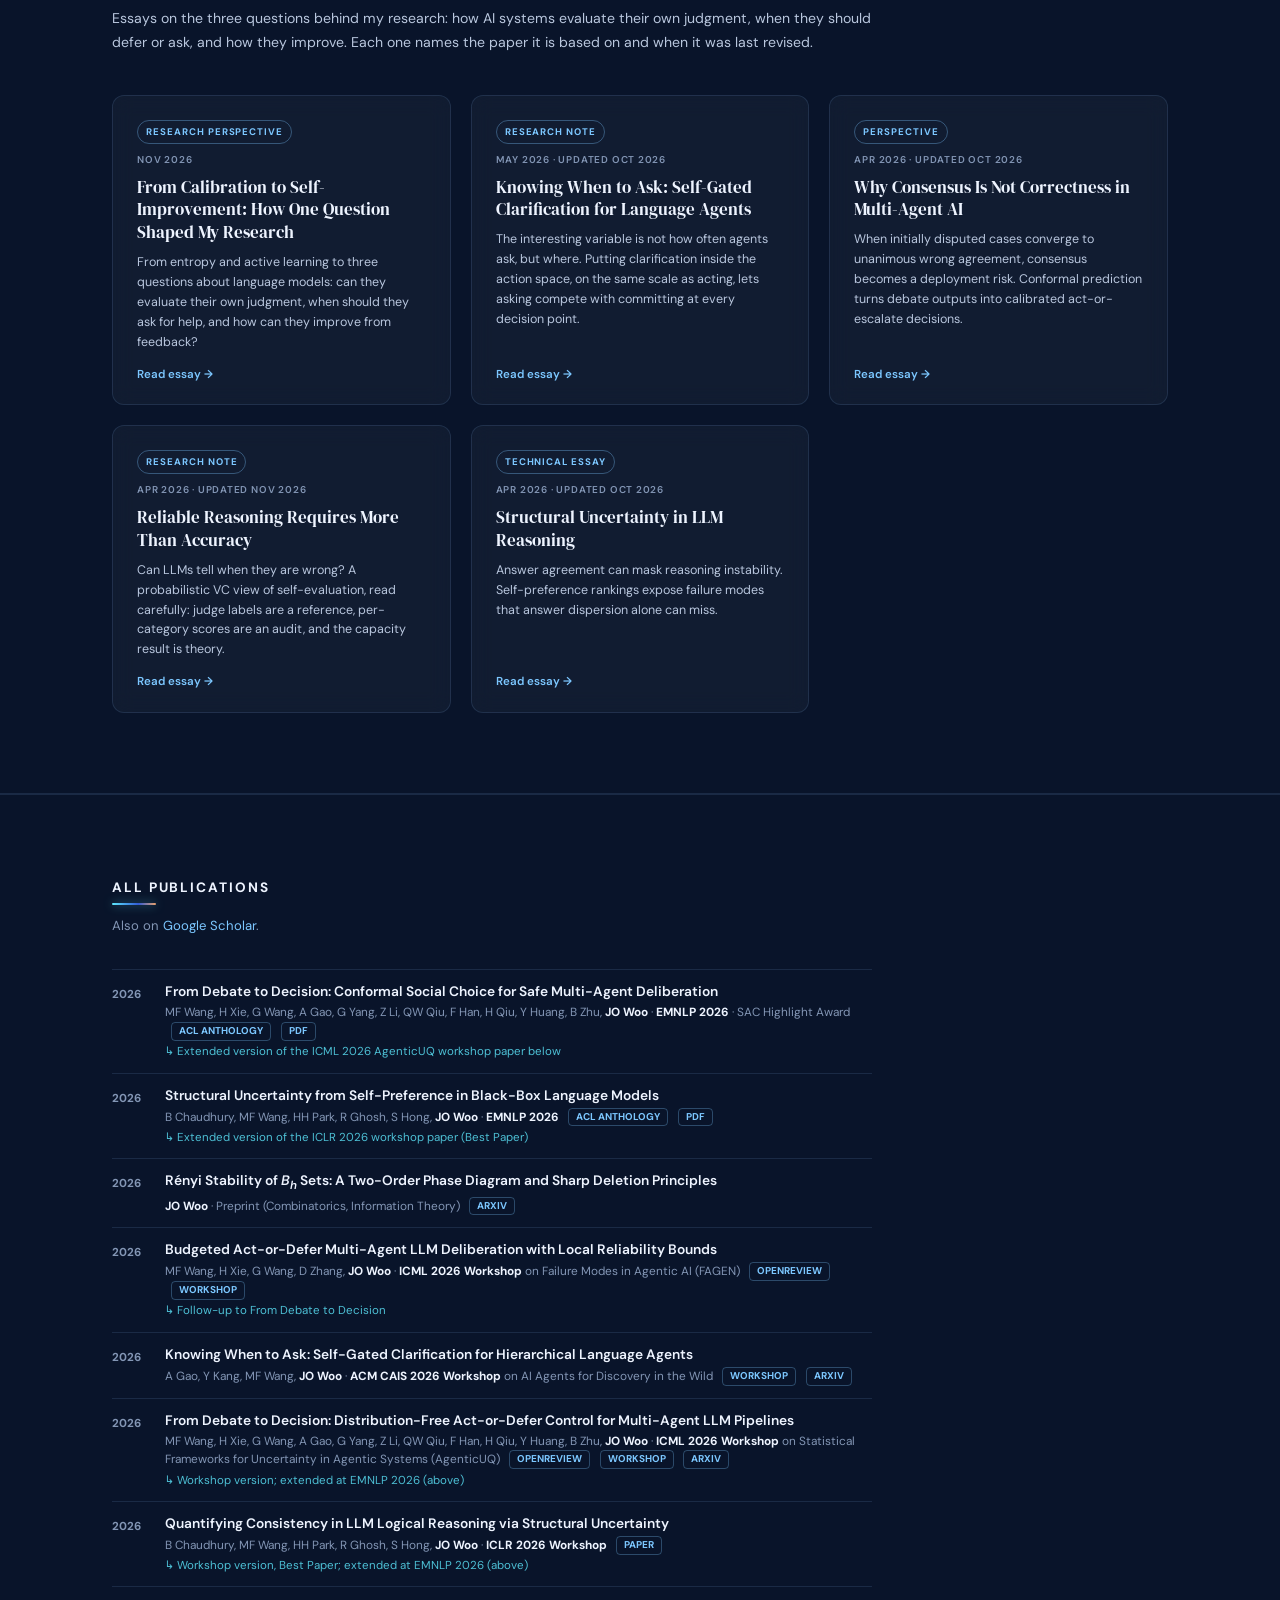
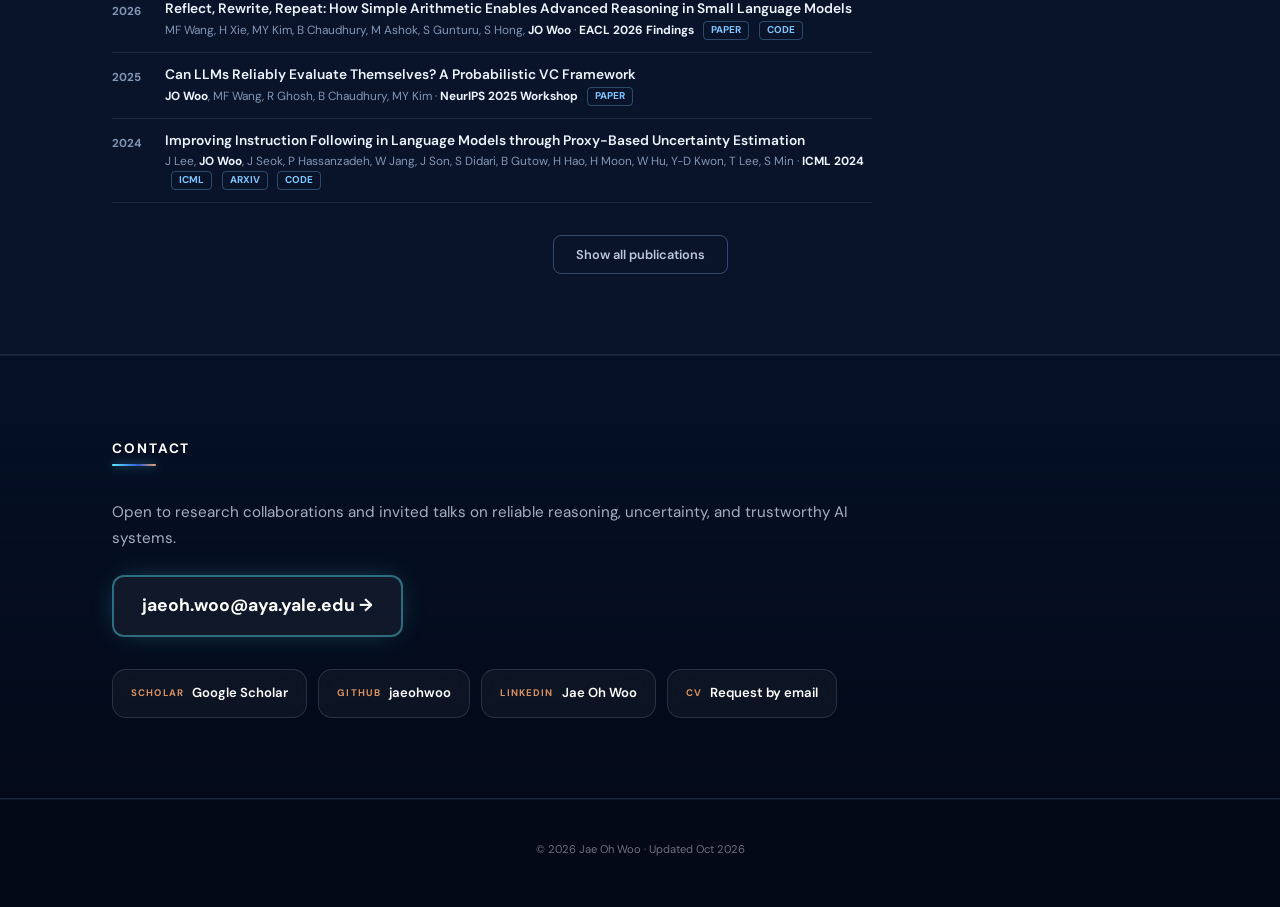
==== commit 28446645: "Reframe site around self-evaluation, asking for help, and improving - Correct ICML 2024 (uncertainty" ====
--- a/index.html
+++ b/index.html
@@ -41,14 +41,14 @@
           <p class="hero-eyebrow">Senior Applied Scientist &middot; Amazon Web Services</p>
           <h1 class="hero-name">Jae Oh Woo</h1>
           <p class="hero-statement">
-            Reliable Reasoning, Calibration, and Uncertainty for AI Systems
+            AI that evaluates its own judgment, asks for help, and improves from feedback
           </p>
           <p class="hero-sub">
-            I build the foundations and systems needed to decide <em>when AI reasoning can be trusted, when it should defer, and how uncertainty turns into safer decisions</em>, combining calibration, self-evaluation, and distribution-free guarantees for real LLM and agentic systems.
+            My research asks three connected questions: <em>can a model tell when its own judgment is wrong, when should it defer or ask for help, and how can it learn from the feedback it gets?</em> I answer them with self-evaluation, calibration, and distribution-free guarantees for LLM and agentic systems, built on mathematics and information theory.
           </p>
           <div class="hero-actions">
             <a href="#selected-work" class="btn btn-primary">Selected Work</a>
-            <span class="btn btn-ghost">CV (Upon Request)</span>
+            <a href="mailto:jaeoh.woo@aya.yale.edu?subject=CV%20request" class="btn btn-ghost">Request CV</a>
             <a href="https://scholar.google.com/citations?user=HMLtAoMAAAAJ" class="btn btn-ghost" target="_blank" rel="noopener">Google Scholar</a>
           </div>
         </div>
@@ -90,8 +90,8 @@
         </a>
         <div class="hl-card hl-card--gold">
           <span class="hl-badge">Gold Prize</span>
-          <span class="hl-venue">Samsung Best Paper</span>
-          <span class="hl-detail">2023</span>
+          <span class="hl-venue">Samsung Best Paper 2023</span>
+          <span class="hl-detail">Balanced Entropy (ICLR 2023)</span>
         </div>
       </div>
 
@@ -99,17 +99,17 @@
       <div class="hl-grid">
         <div class="hl-card hl-card--reinvent">
           <span class="hl-badge">Chalk Talk &middot; 500-level</span>
-          <span class="hl-venue">AWS re:Invent &middot; INV508</span>
+          <span class="hl-venue">AWS re:Invent 2025 &middot; INV508</span>
           <span class="hl-detail">LLMs Reflecting on Their Reasoning</span>
         </div>
         <div class="hl-card hl-card--reinvent">
           <span class="hl-badge">Chalk Talk &middot; 500-level</span>
-          <span class="hl-venue">AWS re:Invent &middot; INV506</span>
+          <span class="hl-venue">AWS re:Invent 2025 &middot; INV506</span>
           <span class="hl-detail">Bayesian Multi-Path Uncertainty in LLMs</span>
         </div>
         <div class="hl-card hl-card--reinvent">
           <span class="hl-badge">Builder Workshop</span>
-          <span class="hl-venue">AWS re:Invent &middot; SPS301</span>
+          <span class="hl-venue">AWS re:Invent 2025 &middot; SPS301</span>
           <span class="hl-detail">Robo Reviewer for AI Video Evaluation</span>
         </div>
       </div>
@@ -121,16 +121,16 @@
           <span class="hl-venue">ICML 2027</span>
           <span class="hl-detail">Program Committee</span>
         </div>
-        <div class="hl-card hl-card--gold">
+        <a href="https://icml.cc/Conferences/2026/ProgramCommittee" target="_blank" rel="noopener" class="hl-card hl-card--gold">
           <span class="hl-badge">Gold Reviewer</span>
           <span class="hl-venue">ICML 2026</span>
-          <span class="hl-detail">Reviewer Award</span>
-        </div>
-        <div class="hl-card hl-card--gold">
+          <span class="hl-detail">Listed on the ICML 2026 Program Committee page</span>
+        </a>
+        <a href="https://neurips.cc/Conferences/2023/ProgramCommittee" target="_blank" rel="noopener" class="hl-card hl-card--gold">
           <span class="hl-badge">Top Reviewer</span>
           <span class="hl-venue">NeurIPS 2023</span>
-          <span class="hl-detail">Reviewer Recognition</span>
-        </div>
+          <span class="hl-detail">Listed on the NeurIPS 2023 Program Committee page</span>
+        </a>
         <div class="hl-card">
           <span class="hl-badge">Session Chair &middot; Reviewer</span>
           <span class="hl-venue">ICLR &middot; ICML &middot; NeurIPS &middot; ISIT</span>
@@ -154,14 +154,21 @@
             <li><time>Sep</time> <span class="news-badge news-badge--preprint">Preprint</span> <a href="https://arxiv.org/abs/2609.23922" target="_blank" rel="noopener">Rényi Stability of <em>B<sub>h</sub></em> Sets: A Two-Order Phase Diagram and Sharp Deletion Principles</a> (single-author, math.CO / cs.IT).</li>
             <li><time>Jun</time> <span class="news-badge news-badge--accept">Accepted</span> <a href="https://openreview.net/forum?id=5g04fnFmLz" target="_blank" rel="noopener">Budgeted Act-or-Defer Multi-Agent LLM Deliberation with Local Reliability Bounds</a> at <a href="https://fagen-workshop.github.io/" target="_blank" rel="noopener">ICML 2026 Workshop on Failure Modes in Agentic AI (FAGEN)</a>.</li>
             <li><time>May</time> <span class="news-badge news-badge--accept">Accepted</span> <a href="https://arxiv.org/abs/2606.11349" target="_blank" rel="noopener">Knowing When to Ask: Self-Gated Clarification for Hierarchical Language Agents</a> at <a href="https://ai-discovery-in-the-wild.github.io/" target="_blank" rel="noopener">ACM CAIS 2026 Workshop on AI Agents for Discovery in the Wild</a>.</li>
+          </ul>
+        </div>
+        <details class="news-more">
+          <summary>Earlier news</summary>
+          <div class="news-group">
+            <h3 class="news-year-label">2026</h3>
+            <ul class="news-list">
             <li><time>May</time> <span class="news-badge news-badge--accept">Accepted</span> <a href="https://openreview.net/forum?id=wk9pd2VaUB" target="_blank" rel="noopener">From Debate to Decision: Distribution-Free Act-or-Defer Control for Multi-Agent LLM Pipelines</a> at <a href="https://agentic-uncertainty-icml2026.github.io/" target="_blank" rel="noopener">ICML 2026 Workshop on Statistical Frameworks for Uncertainty in Agentic Systems (AgenticUQ)</a>.</li>
-            <li><time>May</time> <span class="news-badge news-badge--award">Award</span> Received <strong>ICML 2026 Gold Reviewer Award</strong>.</li>
+            <li><time>May</time> <span class="news-badge news-badge--award">Award</span> Received <a href="https://icml.cc/Conferences/2026/ProgramCommittee" target="_blank" rel="noopener"><strong>ICML 2026 Gold Reviewer</strong></a> recognition.</li>
             <li><time>Apr</time> <span class="news-badge news-badge--award">Award</span> <strong>Best Paper</strong> at <a href="https://openreview.net/forum?id=YMwow5RQgP" target="_blank" rel="noopener">ICLR 2026 Workshop on Logical Reasoning of LLMs</a>.</li>
             <li><time>Apr</time> <span class="news-badge news-badge--accept">Accepted</span> <a href="https://openreview.net/forum?id=YMwow5RQgP" target="_blank" rel="noopener">Quantifying Consistency in LLM Logical Reasoning via Structural Uncertainty</a> at ICLR 2026 Workshop on Logical Reasoning of LLMs.</li>
             <li><time>Mar</time> <span class="news-badge news-badge--preprint">Preprint</span> <a href="https://arxiv.org/abs/2604.07667" target="_blank" rel="noopener">From Debate to Decision: Distribution-Free Act-or-Defer Control for Multi-Agent LLM Pipelines</a>.</li>
             <li><time>Jan</time> <span class="news-badge news-badge--accept">Accepted</span> Arithmetic-enabled reasoning in small LMs at <a href="https://aclanthology.org/2026.findings-eacl.69/" target="_blank" rel="noopener">EACL 2026 Findings</a>.</li>
           </ul>
-        </div>
+          </div>
         <div class="news-group">
           <h3 class="news-year-label">2025</h3>
           <ul class="news-list">
@@ -181,9 +188,10 @@
           <h3 class="news-year-label">2023</h3>
           <ul class="news-list">
             <li><time>Dec</time> <span class="news-badge news-badge--award">Award</span> <strong>Samsung Best Paper Award</strong>, Gold Prize.</li>
-            <li><time>Nov</time> <span class="news-badge news-badge--service">Service</span> Selected as <strong>NeurIPS 2023 Top Reviewer</strong>.</li>
+            <li><time>Nov</time> <span class="news-badge news-badge--service">Service</span> Selected as <a href="https://neurips.cc/Conferences/2023/ProgramCommittee" target="_blank" rel="noopener"><strong>NeurIPS 2023 Top Reviewer</strong></a>.</li>
           </ul>
         </div>
+        </details>
       </div>
     </div>
   </section>
@@ -194,14 +202,14 @@
       <h2 class="section-label">About</h2>
       <div class="about-body content-text">
         <p class="about-thesis">
-          Modern AI systems should not only answer; they should know <em>when their reasoning is reliable, when uncertainty is high, and when decisions should be deferred.</em>
+          Modern AI systems should not only answer. They should <em>evaluate their own judgments, ask for help when those judgments are unreliable, and improve from the feedback they receive.</em>
         </p>
         <p class="about-lede">
           I study how AI systems reason, quantify uncertainty, and improve under limited supervision.
-          At <strong>AWS</strong>, I develop methods that make large language models more reliable, better calibrated, and grounded in principled foundations.
+          At <strong>AWS</strong>, I develop methods that let large language models assess their own outputs, defer or ask when that assessment is weak, and turn feedback into better behavior.
         </p>
         <p>
-          My research combines mathematical rigor with practical AI systems, spanning LLM self-evaluation, Bayesian uncertainty, active learning, and information-theoretic foundations.
+          My research combines mathematical rigor with practical AI systems, spanning LLM self-evaluation, Bayesian uncertainty, active learning, and information-theoretic foundations. I wrote down how these threads came together in <a href="essays/from-calibration-to-self-improvement.html">From Calibration to Self-Improvement</a>.
         </p>
         <p>
           Before AWS, I worked at Samsung SDS Research America and Moody&rsquo;s Analytics.
@@ -219,39 +227,61 @@
   <section id="research" class="section section-tinted">
     <div class="page">
       <h2 class="section-label">Research Themes</h2>
+      <p class="section-note content-text">Three questions about one goal: AI that can judge its own reliability, seek help when it should, and get better from what it learns.</p>
       <div class="card-grid">
         <div class="pillar">
           <div class="pillar-icon">
-            <svg width="22" height="22" viewBox="0 0 24 24" fill="none" stroke="currentColor" stroke-width="1.5" stroke-linecap="round" stroke-linejoin="round"><path d="M21 15a2 2 0 01-2 2H7l-4 4V5a2 2 0 012-2h14a2 2 0 012 2z"/></svg>
-          </div>
-          <h3>LLM Reasoning &amp; Self-Evaluation</h3>
-          <p>Measuring when LLMs can evaluate their own reasoning: logical consistency, self-correction, and verification.</p>
+            <svg width="22" height="22" viewBox="0 0 24 24" fill="none" stroke="currentColor" stroke-width="1.5" stroke-linecap="round" stroke-linejoin="round"><circle cx="11" cy="11" r="7"/><path d="M21 21l-4.3-4.3"/></svg>
+          </div>
+          <span class="pillar-q">Question 1</span>
+          <h3>Can a model evaluate its own judgment?</h3>
+          <p>Self-evaluation, calibration, and uncertainty that looks past answer agreement: from a capacity view of self-assessment to the stability of a model's own preferences over its reasoning.</p>
           <div class="pillar-tags">
-            <span>self-correction</span><span>logical consistency</span><span>verification</span>
-          </div>
-          <a href="https://openreview.net/forum?id=CdxeuFBAUD" target="_blank" rel="noopener" class="pillar-featured">Featured: Can LLMs Reliably Evaluate Themselves?</a>
+            <span>self-evaluation</span><span>structural uncertainty</span><span>calibration</span>
+          </div>
+          <a href="#work-structural" class="pillar-featured">Featured: Structural Uncertainty (EMNLP 2026)</a>
         </div>
         <div class="pillar">
           <div class="pillar-icon">
-            <svg width="22" height="22" viewBox="0 0 24 24" fill="none" stroke="currentColor" stroke-width="1.5" stroke-linecap="round" stroke-linejoin="round"><circle cx="12" cy="12" r="10"/><path d="M12 6v6l4 2"/></svg>
-          </div>
-          <h3>Uncertainty &amp; Calibration</h3>
-          <p>Calibration, confidence, and reliability under limited supervision, through Bayesian and information-theoretic approaches.</p>
+            <svg width="22" height="22" viewBox="0 0 24 24" fill="none" stroke="currentColor" stroke-width="1.5" stroke-linecap="round" stroke-linejoin="round"><path d="M21 15a2 2 0 01-2 2H7l-4 4V5a2 2 0 012-2h14a2 2 0 012 2z"/><path d="M12 7v3"/><path d="M12 13h.01"/></svg>
+          </div>
+          <span class="pillar-q">Question 2</span>
+          <h3>When should it defer or ask for help?</h3>
+          <p>Turning uncertainty into decisions: conformal act-or-defer rules for multi-agent debate, and clarification placed inside an agent's own action space.</p>
           <div class="pillar-tags">
-            <span>uncertainty</span><span>active learning</span><span>reliability</span>
-          </div>
-          <a href="https://arxiv.org/abs/2105.14559" target="_blank" rel="noopener" class="pillar-featured">Featured: Balanced Entropy Active Learning</a>
+            <span>conformal prediction</span><span>act or defer</span><span>clarification</span>
+          </div>
+          <a href="#work-debate" class="pillar-featured">Featured: From Debate to Decision (EMNLP 2026)</a>
         </div>
         <div class="pillar">
           <div class="pillar-icon">
+            <svg width="22" height="22" viewBox="0 0 24 24" fill="none" stroke="currentColor" stroke-width="1.5" stroke-linecap="round" stroke-linejoin="round"><path d="M21 12a9 9 0 11-3-6.7"/><path d="M21 4v5h-5"/></svg>
+          </div>
+          <span class="pillar-q">Question 3</span>
+          <h3>How can it improve from feedback?</h3>
+          <p>Using feedback and its uncertainty in training: teacher corrections that a small model learns to internalize, and reward uncertainty for choosing training data and shaping policy optimization.</p>
+          <div class="pillar-tags">
+            <span>teacher feedback</span><span>preference learning</span><span>reward uncertainty</span>
+          </div>
+          <a href="#work-r3" class="pillar-featured">Featured: Reflect, Rewrite, Repeat (EACL 2026)</a>
+        </div>
+        <div class="pillar pillar--foundation">
+          <div class="pillar-icon">
             <svg width="22" height="22" viewBox="0 0 24 24" fill="none" stroke="currentColor" stroke-width="1.5" stroke-linecap="round" stroke-linejoin="round"><polygon points="12 2 2 7 12 12 22 7 12 2"/><polyline points="2 17 12 22 22 17"/><polyline points="2 12 12 17 22 12"/></svg>
           </div>
-          <h3>Mathematical Foundations</h3>
-          <p>Information theory, entropy, Bayesian learning, and VC-style analysis as rigorous foundations for learning and inference.</p>
-          <div class="pillar-tags">
-            <span>information theory</span><span>entropy</span><span>learning theory</span><span>additive combinatorics</span>
-          </div>
-          <a href="https://arxiv.org/abs/2201.09815" target="_blank" rel="noopener" class="pillar-featured">Featured: Analytic Mutual Information in BNNs</a>
+          <div class="pillar-foundation-body">
+            <span class="pillar-q">Foundation</span>
+            <h3>Mathematics and information theory</h3>
+            <p>Entropy, mutual information, Bayesian learning, and VC-style analysis underneath all three questions, plus work in additive combinatorics.</p>
+            <div class="pillar-tags">
+              <span>information theory</span><span>entropy</span><span>learning theory</span><span>additive combinatorics</span>
+            </div>
+          </div>
+          <div class="pillar-foundation-links">
+            <a href="#work-balanced-entropy" class="pillar-featured">Balanced Entropy (ICLR 2023)</a>
+            <a href="#work-analytic-mi" class="pillar-featured">Analytic Mutual Information (ISIT 2022)</a>
+            <a href="https://arxiv.org/abs/2609.23922" target="_blank" rel="noopener" class="pillar-featured">R&eacute;nyi Stability of <em>B<sub>h</sub></em> Sets (2026)</a>
+          </div>
         </div>
       </div>
     </div>
@@ -264,24 +294,22 @@
 
       <div class="works">
 
-        <article class="work work--featured work--with-photo">
+        <article class="work work--featured work--with-photo" id="work-debate">
           <div class="work-body">
             <div class="work-top">
               <span class="venue-badge venue-emnlp">EMNLP 2026</span>
               <span class="work-award">SAC Highlight</span>
+              <span class="work-q">Q2 &middot; Defer</span>
             </div>
             <h3 class="work-title">From Debate to Decision: Conformal Social Choice for Safe Multi-Agent Deliberation</h3>
-            <div class="work-narrative">
-              <div class="work-row"><span class="work-label">Problem</span> Multi-agent debate can converge to confident but wrong consensus. Agreement is not correctness.</div>
-              <div class="work-row"><span class="work-label">Method</span> Conformal social choice turns debate outputs into calibrated act-or-defer decisions with distribution-free risk control.</div>
-              <div class="work-row"><span class="work-label">Impact</span> Converts uncertain multi-agent deliberation into safe deployment decisions that know when to escalate.</div>
-            </div>
+            <p class="work-finding"><span class="work-label">Key finding</span> Debate can talk agents into unanimous wrong answers (23.9% of initially disputed MMLU-Pro questions by round 3). A split-conformal layer on the agents&rsquo; pooled probabilities acts only on singleton prediction sets and escalates the rest, with a distribution-free coverage guarantee.</p>
             <div class="work-foot">
               <span class="work-authors">MF Wang, H Xie, G Wang, A Gao, G Yang, Z Li, QW Qiu, F Han, H Qiu, Y Huang, B Zhu, <strong>JO Woo</strong></span>
               <div class="work-links">
-                <a href="https://aclanthology.org/2026.emnlp-main.830/" target="_blank" rel="noopener">EMNLP</a>
+                <a href="https://aclanthology.org/2026.emnlp-main.830/" target="_blank" rel="noopener">Paper</a>
                 <a href="https://openreview.net/forum?id=wk9pd2VaUB" target="_blank" rel="noopener">Workshop</a>
                 <a href="https://arxiv.org/abs/2604.07667" target="_blank" rel="noopener">arXiv</a>
+                <a href="essays/why-consensus-is-not-correctness.html">Essay</a>
               </div>
             </div>
           </div>
@@ -290,24 +318,22 @@
           </div>
         </article>
 
-        <article class="work work--featured work--with-photo">
+        <article class="work work--featured work--with-photo" id="work-structural">
           <div class="work-body">
             <div class="work-top">
               <span class="venue-badge venue-emnlp">EMNLP 2026</span>
               <span class="venue-badge venue-iclr">ICLR 2026 Workshop</span>
-              <span class="work-award">Best Paper</span>
+              <span class="work-award">Best Paper (Workshop)</span>
+              <span class="work-q">Q1 &middot; Self-evaluation</span>
             </div>
             <h3 class="work-title">Structural Uncertainty from Self-Preference in Black-Box Language Models</h3>
-            <div class="work-narrative">
-              <div class="work-row"><span class="work-label">Problem</span> Answer-level agreement can mask reasoning that is logically unstable underneath.</div>
-              <div class="work-row"><span class="work-label">Method</span> Self-preference rankings over reasoning paths surface structural inconsistency that answer dispersion alone misses.</div>
-              <div class="work-row"><span class="work-label">Impact</span> Detects hidden reasoning instability that consensus or majority voting hides.</div>
-            </div>
+            <p class="work-finding"><span class="work-label">Key finding</span> Sampled answers can agree while the model&rsquo;s own pairwise preferences among them keep changing. Measuring that instability, split into within-trial and across-trial parts, flags errors that answer-dispersion baselines miss and combines well with them.</p>
             <div class="work-foot">
               <span class="work-authors">B Chaudhury, MF Wang, HH Park, R Ghosh, S Hong, <strong>JO Woo</strong></span>
               <div class="work-links">
-                <a href="https://aclanthology.org/2026.emnlp-main.699/" target="_blank" rel="noopener">EMNLP</a>
+                <a href="https://aclanthology.org/2026.emnlp-main.699/" target="_blank" rel="noopener">Paper</a>
                 <a href="https://openreview.net/forum?id=YMwow5RQgP" target="_blank" rel="noopener">Workshop</a>
+                <a href="essays/structural-uncertainty-in-llm-reasoning.html">Essay</a>
               </div>
             </div>
           </div>
@@ -317,79 +343,85 @@
           </div>
         </article>
 
-        <article class="work">
+        <article class="work" id="work-clarify">
           <div class="work-top">
-            <span class="venue-badge venue-eacl">EACL 2026 Findings</span>
+              <span class="venue-badge venue-icml">ACM CAIS 2026 Workshop</span>
+            <span class="work-q">Q2 &middot; Ask for help</span>
+          </div>
+          <h3 class="work-title">Knowing When to Ask: Self-Gated Clarification for Hierarchical Language Agents</h3>
+          <p class="work-finding"><span class="work-label">Key finding</span> Rating &ldquo;ask&rdquo; on the same scale as navigation lets help-seeking appear at intermediate decision points. On tariff classification across 9 LLMs, the share of questions followed by a correct next step rises from 50% to 74%, and where agents ask stays stable when answer quality is degraded.</p>
+          <div class="work-foot">
+            <span class="work-authors">A Gao, Y Kang, MF Wang, <strong>JO Woo</strong></span>
+            <div class="work-links">
+                <a href="https://arxiv.org/abs/2606.11349" target="_blank" rel="noopener">Paper</a>
+                <a href="https://ai-discovery-in-the-wild.github.io/" target="_blank" rel="noopener">Workshop</a>
+                <a href="essays/knowing-when-to-ask.html">Essay</a>
+            </div>
+          </div>
+        </article>
+
+        <article class="work" id="work-r3">
+          <div class="work-top">
+              <span class="venue-badge venue-eacl">EACL 2026 Findings</span>
+            <span class="work-q">Q3 &middot; Improve</span>
           </div>
           <h3 class="work-title">Reflect, Rewrite, Repeat: How Simple Arithmetic Enables Advanced Reasoning in Small Language Models</h3>
-          <div class="work-narrative">
-            <div class="work-row"><span class="work-label">Problem</span> Small LMs lack the reasoning depth of large models, yet are critical for cost-efficient deployment.</div>
-            <div class="work-row"><span class="work-label">Method</span> Iterative self-reflection on simple arithmetic bootstraps advanced reasoning patterns.</div>
-            <div class="work-row"><span class="work-label">Impact</span> Closes the reasoning gap for small models without large-scale pretraining, making LLM reliability viable at the edge.</div>
-          </div>
+          <p class="work-finding"><span class="work-label">Key finding</span> A stronger teacher model grades and rewrites a small model&rsquo;s answers, and the small model learns from those corrections through iterative DPO, a verification step, and two-stage SFT. With about 700 arithmetic training samples, Qwen 2.5 7B base models improve on GSM8K (83.1 &rarr; 88.6), AIME&rsquo;25@10 (20.0 &rarr; 30.0), and LastLetterConcat (40.7 &rarr; 53.3).</p>
           <div class="work-foot">
-            <span class="work-authors">MF Wang, H Xie, MY Kim, B Chaudhury, M Ashok, S Gunturu, S Hong, <strong>JO Woo</strong>, ...</span>
+            <span class="work-authors">MF Wang, H Xie, MY Kim, B Chaudhury, M Ashok, S Gunturu, S Hong, <strong>JO Woo</strong></span>
             <div class="work-links">
-              <a href="https://aclanthology.org/2026.findings-eacl.69/" target="_blank" rel="noopener">Paper</a>
-              <a href="https://github.com/aws-samples/sample-for-reflect-rewrite-repeat" target="_blank" rel="noopener">Code</a>
+                <a href="https://aclanthology.org/2026.findings-eacl.69/" target="_blank" rel="noopener">Paper</a>
+                <a href="https://github.com/aws-samples/sample-for-reflect-rewrite-repeat" target="_blank" rel="noopener">Code</a>
             </div>
           </div>
         </article>
 
-        <article class="work">
+        <article class="work" id="work-pvc">
           <div class="work-top">
-            <span class="venue-badge venue-neurips">NeurIPS 2025 Workshop</span>
+              <span class="venue-badge venue-neurips">NeurIPS 2025 Workshop</span>
+            <span class="work-q">Q1 &middot; Self-evaluation</span>
           </div>
           <h3 class="work-title">Can LLMs Reliably Evaluate Themselves? A Probabilistic VC Framework</h3>
-          <div class="work-narrative">
-            <div class="work-row"><span class="work-label">Problem</span> Black-box LLM self-evaluation is widely used, but its generalization limits are not well understood.</div>
-            <div class="work-row"><span class="work-label">Method</span> A probabilistic VC framework bounds the sample complexity and capacity of self-assessment.</div>
-            <div class="work-row"><span class="work-label">Impact</span> Estimates when black-box self-evaluation can generalize beyond observed tasks, exposing a capacity-calibration tension.</div>
-          </div>
+          <p class="work-finding"><span class="work-label">Key finding</span> Treats self-evaluation as a hypothesis class with a probabilistic VC capacity and sample-complexity bounds (a theoretical result under stated assumptions). In per-category audits against an LLM judge reference, no 7 to 8B model we tested was best both at picking its better solutions and at keeping its confidence honest.</p>
           <div class="work-foot">
             <span class="work-authors"><strong>JO Woo</strong>, MF Wang, R Ghosh, B Chaudhury, MY Kim</span>
             <div class="work-links">
-              <a href="https://openreview.net/forum?id=CdxeuFBAUD" target="_blank" rel="noopener">Paper</a>
+                <a href="https://openreview.net/forum?id=CdxeuFBAUD" target="_blank" rel="noopener">Paper</a>
+                <a href="essays/reliable-reasoning-requires-more-than-accuracy.html">Essay</a>
             </div>
           </div>
         </article>
 
-        <article class="work">
+        <article class="work" id="work-urm">
           <div class="work-top">
-            <span class="venue-badge venue-icml">ICML 2024</span>
+              <span class="venue-badge venue-icml">ICML 2024</span>
+            <span class="work-q">Q3 &middot; Improve</span>
           </div>
           <h3 class="work-title">Improving Instruction Following in Language Models through Proxy-Based Uncertainty Estimation</h3>
-          <div class="work-narrative">
-            <div class="work-row"><span class="work-label">Problem</span> LLMs inconsistently follow instructions, especially under ambiguity.</div>
-            <div class="work-row"><span class="work-label">Method</span> Proxy-based uncertainty estimation to flag low-confidence instruction adherence at inference time.</div>
-            <div class="work-row"><span class="work-label">Impact</span> Adds a calibration layer for instruction following without retraining the base model, deployable to any frozen LLM.</div>
-          </div>
+          <p class="work-finding"><span class="work-label">Key finding</span> Preference data and reward judgments are themselves uncertain. An uncertainty-aware reward model scores response pairs and estimates the uncertainty of each judgment with Bayesian approximation; using that uncertainty to curate training data and in the policy optimization objective improves instruction following on benchmarks such as Vicuna and MT-bench.</p>
           <div class="work-foot">
-            <span class="work-authors">J Lee, <strong>JO Woo</strong>, J Seok, P Hassanzadeh, W Jang</span>
+            <span class="work-authors">J Lee, <strong>JO Woo</strong>, J Seok, P Hassanzadeh, W Jang, et al.</span>
             <div class="work-links">
-              <a href="https://icml.cc/virtual/2024/poster/33513" target="_blank" rel="noopener">ICML</a>
-              <a href="https://arxiv.org/abs/2405.06424" target="_blank" rel="noopener">arXiv</a>
-              <a href="https://github.com/P-B-U/proxy_based_uncertainty" target="_blank" rel="noopener">Code</a>
+                <a href="https://icml.cc/virtual/2024/poster/33513" target="_blank" rel="noopener">Paper</a>
+                <a href="https://arxiv.org/abs/2405.06424" target="_blank" rel="noopener">arXiv</a>
+                <a href="https://github.com/P-B-U/proxy_based_uncertainty" target="_blank" rel="noopener">Code</a>
             </div>
           </div>
         </article>
 
-        <article class="work work--with-photo">
+        <article class="work work--with-photo" id="work-balanced-entropy">
           <div class="work-body">
             <div class="work-top">
               <span class="venue-badge venue-iclr">ICLR 2023</span>
               <span class="work-award">Top 25%</span>
+              <span class="work-q">Foundation</span>
             </div>
             <h3 class="work-title">Active Learning in Bayesian Neural Networks with Balanced Entropy Learning Principle</h3>
-            <div class="work-narrative">
-              <div class="work-row"><span class="work-label">Problem</span> Standard acquisition functions are biased toward extremes of model uncertainty: either too confident or too unsure.</div>
-              <div class="work-row"><span class="work-label">Method</span> A balanced-entropy criterion derived from information-theoretic first principles.</div>
-              <div class="work-row"><span class="work-label">Impact</span> Foundational principle for data-efficient learning under limited supervision, transferred into 4 issued US patents at Samsung.</div>
-            </div>
+            <p class="work-finding"><span class="work-label">Key finding</span> A balanced-entropy acquisition rule, derived from information-theoretic first principles, avoids the pull of standard acquisition functions toward samples that are either too confident or too uncertain. The principle was later transferred into 4 issued US patents at Samsung.</p>
             <div class="work-foot">
               <span class="work-authors"><strong>JO Woo</strong></span>
               <div class="work-links">
-                <a href="https://iclr.cc/virtual/2023/poster/11983" target="_blank" rel="noopener">ICLR</a>
+                <a href="https://iclr.cc/virtual/2023/poster/11983" target="_blank" rel="noopener">Paper</a>
                 <a href="https://arxiv.org/abs/2105.14559" target="_blank" rel="noopener">arXiv</a>
                 <a href="https://github.com/jaeohwoo/BalancedEntropy" target="_blank" rel="noopener">Code</a>
               </div>
@@ -401,21 +433,18 @@
           </div>
         </article>
 
-        <article class="work">
+        <article class="work" id="work-analytic-mi">
           <div class="work-top">
-            <span class="venue-badge venue-ieee">IEEE ISIT 2022</span>
+              <span class="venue-badge venue-ieee">IEEE ISIT 2022</span>
+            <span class="work-q">Foundation</span>
           </div>
           <h3 class="work-title">Analytic Mutual Information in Bayesian Neural Networks</h3>
-          <div class="work-narrative">
-            <div class="work-row"><span class="work-label">Problem</span> Mutual information in BNNs requires expensive approximation.</div>
-            <div class="work-row"><span class="work-label">Method</span> Derives a closed-form expression via information-theoretic analysis.</div>
-            <div class="work-row"><span class="work-label">Impact</span> Bridges information theory foundations with practical deep learning.</div>
-          </div>
+          <p class="work-finding"><span class="work-label">Key finding</span> Derives a closed-form expression for mutual information in Bayesian neural networks, replacing the expensive approximations usually needed to compute it.</p>
           <div class="work-foot">
             <span class="work-authors"><strong>JO Woo</strong></span>
             <div class="work-links">
-              <a href="https://ieeexplore.ieee.org/document/9834883" target="_blank" rel="noopener">IEEE</a>
-              <a href="https://arxiv.org/abs/2201.09815" target="_blank" rel="noopener">arXiv</a>
+                <a href="https://ieeexplore.ieee.org/document/9834883" target="_blank" rel="noopener">Paper</a>
+                <a href="https://arxiv.org/abs/2201.09815" target="_blank" rel="noopener">arXiv</a>
             </div>
           </div>
         </article>
@@ -431,33 +460,40 @@
     <div class="page">
       <h2 class="section-label">Research Essays</h2>
       <p class="essays-intro content-text">
-        Short essays on reliability, calibration, structural uncertainty, and decision-making in AI systems: the worldview behind my research.
+        Essays on the three questions behind my research: how AI systems evaluate their own judgment, when they should defer or ask, and how they improve. Each one names the paper it is based on and when it was last revised.
       </p>
       <div class="essay-grid">
+        <a href="essays/from-calibration-to-self-improvement.html" class="essay-card">
+          <span class="essay-kind">Research Perspective</span>
+          <time class="essay-date">Nov 2026</time>
+          <h3 class="essay-title">From Calibration to Self-Improvement: How One Question Shaped My Research</h3>
+          <p class="essay-desc">From entropy and active learning to three questions about language models: can they evaluate their own judgment, when should they ask for help, and how can they improve from feedback?</p>
+          <span class="essay-read">Read essay &rarr;</span>
+        </a>
         <a href="essays/knowing-when-to-ask.html" class="essay-card">
           <span class="essay-kind">Research Note</span>
-          <time class="essay-date">May 2026</time>
+          <time class="essay-date">May 2026 &middot; Updated Oct 2026</time>
           <h3 class="essay-title">Knowing When to Ask: Self-Gated Clarification for Language Agents</h3>
           <p class="essay-desc">The interesting variable is not how often agents ask, but where. Putting clarification inside the action space, on the same scale as acting, lets asking compete with committing at every decision point.</p>
           <span class="essay-read">Read essay &rarr;</span>
         </a>
         <a href="essays/why-consensus-is-not-correctness.html" class="essay-card">
           <span class="essay-kind">Perspective</span>
-          <time class="essay-date">Apr 2026</time>
+          <time class="essay-date">Apr 2026 &middot; Updated Oct 2026</time>
           <h3 class="essay-title">Why Consensus Is Not Correctness in Multi-Agent AI</h3>
           <p class="essay-desc">When initially disputed cases converge to unanimous wrong agreement, consensus becomes a deployment risk. Conformal prediction turns debate outputs into calibrated act-or-escalate decisions.</p>
           <span class="essay-read">Read essay &rarr;</span>
         </a>
         <a href="essays/reliable-reasoning-requires-more-than-accuracy.html" class="essay-card">
           <span class="essay-kind">Research Note</span>
-          <time class="essay-date">Apr 2026</time>
+          <time class="essay-date">Apr 2026 &middot; Updated Nov 2026</time>
           <h3 class="essay-title">Reliable Reasoning Requires More Than Accuracy</h3>
-          <p class="essay-desc">Can LLMs tell when they are wrong? A VC-theoretic framework exposes a capacity-calibration tension in model self-evaluation.</p>
+          <p class="essay-desc">Can LLMs tell when they are wrong? A probabilistic VC view of self-evaluation, read carefully: judge labels are a reference, per-category scores are an audit, and the capacity result is theory.</p>
           <span class="essay-read">Read essay &rarr;</span>
         </a>
         <a href="essays/structural-uncertainty-in-llm-reasoning.html" class="essay-card">
           <span class="essay-kind">Technical Essay</span>
-          <time class="essay-date">Apr 2026</time>
+          <time class="essay-date">Apr 2026 &middot; Updated Oct 2026</time>
           <h3 class="essay-title">Structural Uncertainty in LLM Reasoning</h3>
           <p class="essay-desc">Answer agreement can mask reasoning instability. Self-preference rankings expose failure modes that answer dispersion alone can miss.</p>
           <span class="essay-read">Read essay &rarr;</span>
@@ -483,6 +519,8 @@
             <p class="pub-meta">MF Wang, H Xie, G Wang, A Gao, G Yang, Z Li, QW Qiu, F Han, H Qiu, Y Huang, B Zhu, <strong>JO Woo</strong> &middot; <strong>EMNLP 2026</strong> &middot; SAC Highlight Award
               <a href="https://aclanthology.org/2026.emnlp-main.830/" class="pub-link" target="_blank" rel="noopener">ACL Anthology</a>
               <a href="https://aclanthology.org/2026.emnlp-main.830.pdf" class="pub-link" target="_blank" rel="noopener">PDF</a>
+            
+              <span class="pub-rel">Extended version of the ICML 2026 AgenticUQ workshop paper below</span>
             </p>
           </div>
         </li>
@@ -494,6 +532,8 @@
             <p class="pub-meta">B Chaudhury, MF Wang, HH Park, R Ghosh, S Hong, <strong>JO Woo</strong> &middot; <strong>EMNLP 2026</strong>
               <a href="https://aclanthology.org/2026.emnlp-main.699/" class="pub-link" target="_blank" rel="noopener">ACL Anthology</a>
               <a href="https://aclanthology.org/2026.emnlp-main.699.pdf" class="pub-link" target="_blank" rel="noopener">PDF</a>
+            
+              <span class="pub-rel">Extended version of the ICLR 2026 workshop paper (Best Paper)</span>
             </p>
           </div>
         </li>
@@ -515,6 +555,8 @@
             <p class="pub-meta">MF Wang, H Xie, G Wang, D Zhang, <strong>JO Woo</strong> &middot; <strong>ICML 2026 Workshop</strong> on Failure Modes in Agentic AI (FAGEN)
               <a href="https://openreview.net/forum?id=5g04fnFmLz" class="pub-link" target="_blank" rel="noopener">OpenReview</a>
               <a href="https://fagen-workshop.github.io/" class="pub-link" target="_blank" rel="noopener">Workshop</a>
+            
+              <span class="pub-rel">Follow-up to From Debate to Decision</span>
             </p>
           </div>
         </li>
@@ -538,6 +580,8 @@
               <a href="https://openreview.net/forum?id=wk9pd2VaUB" class="pub-link" target="_blank" rel="noopener">OpenReview</a>
               <a href="https://agentic-uncertainty-icml2026.github.io/" class="pub-link" target="_blank" rel="noopener">Workshop</a>
               <a href="https://arxiv.org/abs/2604.07667" class="pub-link" target="_blank" rel="noopener">arXiv</a>
+            
+              <span class="pub-rel">Workshop version; extended at EMNLP 2026 (above)</span>
             </p>
           </div>
         </li>
@@ -548,6 +592,8 @@
             <p class="pub-title">Quantifying Consistency in LLM Logical Reasoning via Structural Uncertainty</p>
             <p class="pub-meta">B Chaudhury, MF Wang, HH Park, R Ghosh, S Hong, <strong>JO Woo</strong> &middot; <strong>ICLR 2026 Workshop</strong>
               <a href="https://openreview.net/forum?id=YMwow5RQgP" class="pub-link" target="_blank" rel="noopener">paper</a>
+            
+              <span class="pub-rel">Workshop version, Best Paper; extended at EMNLP 2026 (above)</span>
             </p>
           </div>
         </li>
@@ -556,7 +602,7 @@
           <span class="pub-year">2026</span>
           <div>
             <p class="pub-title">Reflect, Rewrite, Repeat: How Simple Arithmetic Enables Advanced Reasoning in Small Language Models</p>
-            <p class="pub-meta">MF Wang, H Xie, MY Kim, B Chaudhury, M Ashok, S Gunturu, S Hong, ... &middot; <strong>EACL 2026 Findings</strong>
+            <p class="pub-meta">MF Wang, H Xie, MY Kim, B Chaudhury, M Ashok, S Gunturu, S Hong, <strong>JO Woo</strong> &middot; <strong>EACL 2026 Findings</strong>
               <a href="https://aclanthology.org/2026.findings-eacl.69/" class="pub-link" target="_blank" rel="noopener">Paper</a>
               <a href="https://github.com/aws-samples/sample-for-reflect-rewrite-repeat" class="pub-link" target="_blank" rel="noopener">Code</a>
             </p>
@@ -577,7 +623,7 @@
           <span class="pub-year">2024</span>
           <div>
             <p class="pub-title">Improving Instruction Following in Language Models through Proxy-Based Uncertainty Estimation</p>
-            <p class="pub-meta">J Lee, <strong>JO Woo</strong>, J Seok, P Hassanzadeh, W Jang &middot; <strong>ICML 2024</strong>
+            <p class="pub-meta">J Lee, <strong>JO Woo</strong>, J Seok, P Hassanzadeh, W Jang, J Son, S Didari, B Gutow, H Hao, H Moon, W Hu, Y-D Kwon, T Lee, S Min &middot; <strong>ICML 2024</strong>
               <a href="https://icml.cc/virtual/2024/poster/33513" class="pub-link" target="_blank" rel="noopener">ICML</a>
               <a href="https://arxiv.org/abs/2405.06424" class="pub-link" target="_blank" rel="noopener">arXiv</a>
               <a href="https://github.com/P-B-U/proxy_based_uncertainty" class="pub-link" target="_blank" rel="noopener">Code</a>
@@ -797,10 +843,10 @@
           <span class="chip-label">LinkedIn</span>
           <span class="chip-value">Jae Oh Woo</span>
         </a>
-        <span class="contact-chip">
+        <a href="mailto:jaeoh.woo@aya.yale.edu?subject=CV%20request" class="contact-chip">
           <span class="chip-label">CV</span>
-          <span class="chip-value">Upon Request</span>
-        </span>
+          <span class="chip-value">Request by email</span>
+        </a>
       </div>
     </div>
   </section>
--- a/css/future.css
+++ b/css/future.css
@@ -172,3 +172,56 @@
 @media (prefers-reduced-motion: reduce) {
   .hero::after, .hero-eyebrow::before { animation: none; }
 }
+
+/* ===== Research themes as three questions + foundation ===== */
+.pillar-q {
+  display: inline-block;
+  font-size: 0.6rem; font-weight: 700; letter-spacing: 0.14em; text-transform: uppercase;
+  color: rgb(var(--cyan-rgb));
+  margin-bottom: 0.5rem;
+}
+.pillar--foundation {
+  grid-column: 1 / -1;
+  display: grid;
+  grid-template-columns: auto 1fr minmax(220px, 30%);
+  gap: 1.5rem;
+  align-items: start;
+  background: linear-gradient(135deg, rgba(var(--honor-rgb),0.08), rgba(255,255,255,0.02) 60%);
+}
+.pillar--foundation .pillar-q { color: var(--honor-light); }
+.pillar--foundation .pillar-icon { color: var(--honor-light); background: rgba(var(--honor-rgb),0.1); box-shadow: inset 0 0 0 1px rgba(var(--honor-rgb),0.3); }
+.pillar-foundation-links { display: flex; flex-direction: column; gap: 0.2rem; }
+.pillar-foundation-links .pillar-featured { margin-top: 0; padding-top: 0.5rem; }
+.pillar-foundation-links .pillar-featured:first-child { border-top: none; padding-top: 0; }
+@media (max-width: 768px) {
+  .pillar--foundation { grid-template-columns: 1fr; }
+}
+
+/* ===== Selected work: question tag + one key finding ===== */
+.work-top { flex-wrap: wrap; }
+.work-q {
+  margin-left: auto;
+  font-size: 0.58rem; font-weight: 700; letter-spacing: 0.12em; text-transform: uppercase;
+  color: rgb(var(--cyan-rgb));
+  opacity: 0.85;
+}
+.work-finding { font-size: 0.86rem; color: var(--text-2); line-height: 1.7; margin-bottom: 1rem; }
+.work-finding .work-label { display: block; margin-bottom: 0.2rem; }
+.pub-rel { display: block; margin-top: 0.15rem; font-size: 0.72rem; color: rgb(var(--cyan-rgb)); opacity: 0.8; }
+.pub-rel::before { content: '\21B3  '; }
+.essay-basis { font-size: 0.8rem; color: rgba(var(--ondark-rgb),0.75); }
+.essay-basis a { color: rgb(var(--cyan-rgb)); border-bottom: 1px solid rgba(var(--cyan-rgb),0.35); text-decoration: none; }
+.news-more { margin-top: 0.4rem; }
+.news-more > summary {
+  cursor: pointer; list-style: none;
+  display: inline-flex; align-items: center; gap: 0.5rem;
+  font-size: 0.72rem; font-weight: 700; letter-spacing: 0.12em; text-transform: uppercase;
+  color: rgb(var(--cyan-rgb));
+  padding: 0.45rem 0.9rem; border: 1px solid var(--border-hover); border-radius: 999px;
+}
+.news-more > summary::-webkit-details-marker { display: none; }
+.news-more > summary::after { content: '\25BE'; }
+.news-more[open] > summary::after { content: '\25B4'; }
+.news-more[open] > summary { margin-bottom: 1.6rem; }
+.news-more .news-group + .news-group { margin-top: 2rem; }
+.work-finding .work-label { width: auto; min-width: 0; white-space: nowrap; color: rgb(var(--cyan-rgb)); }
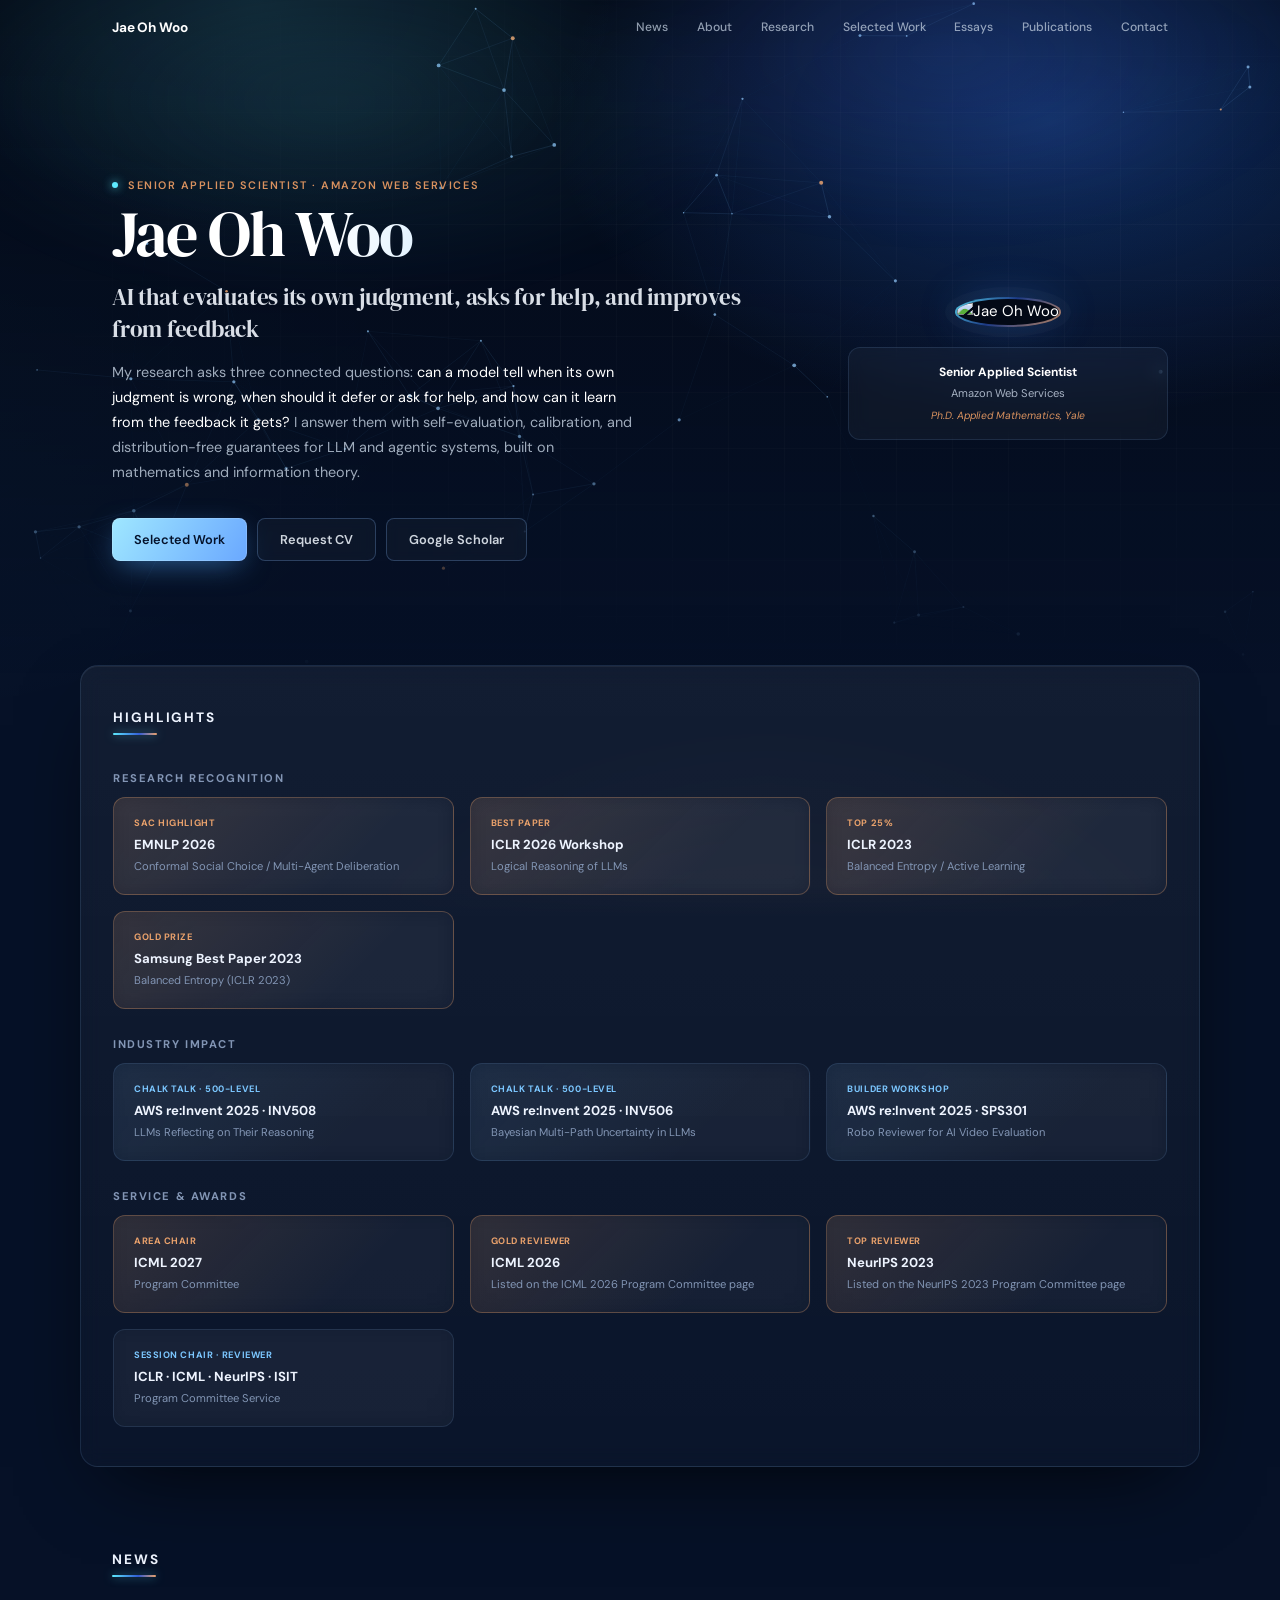
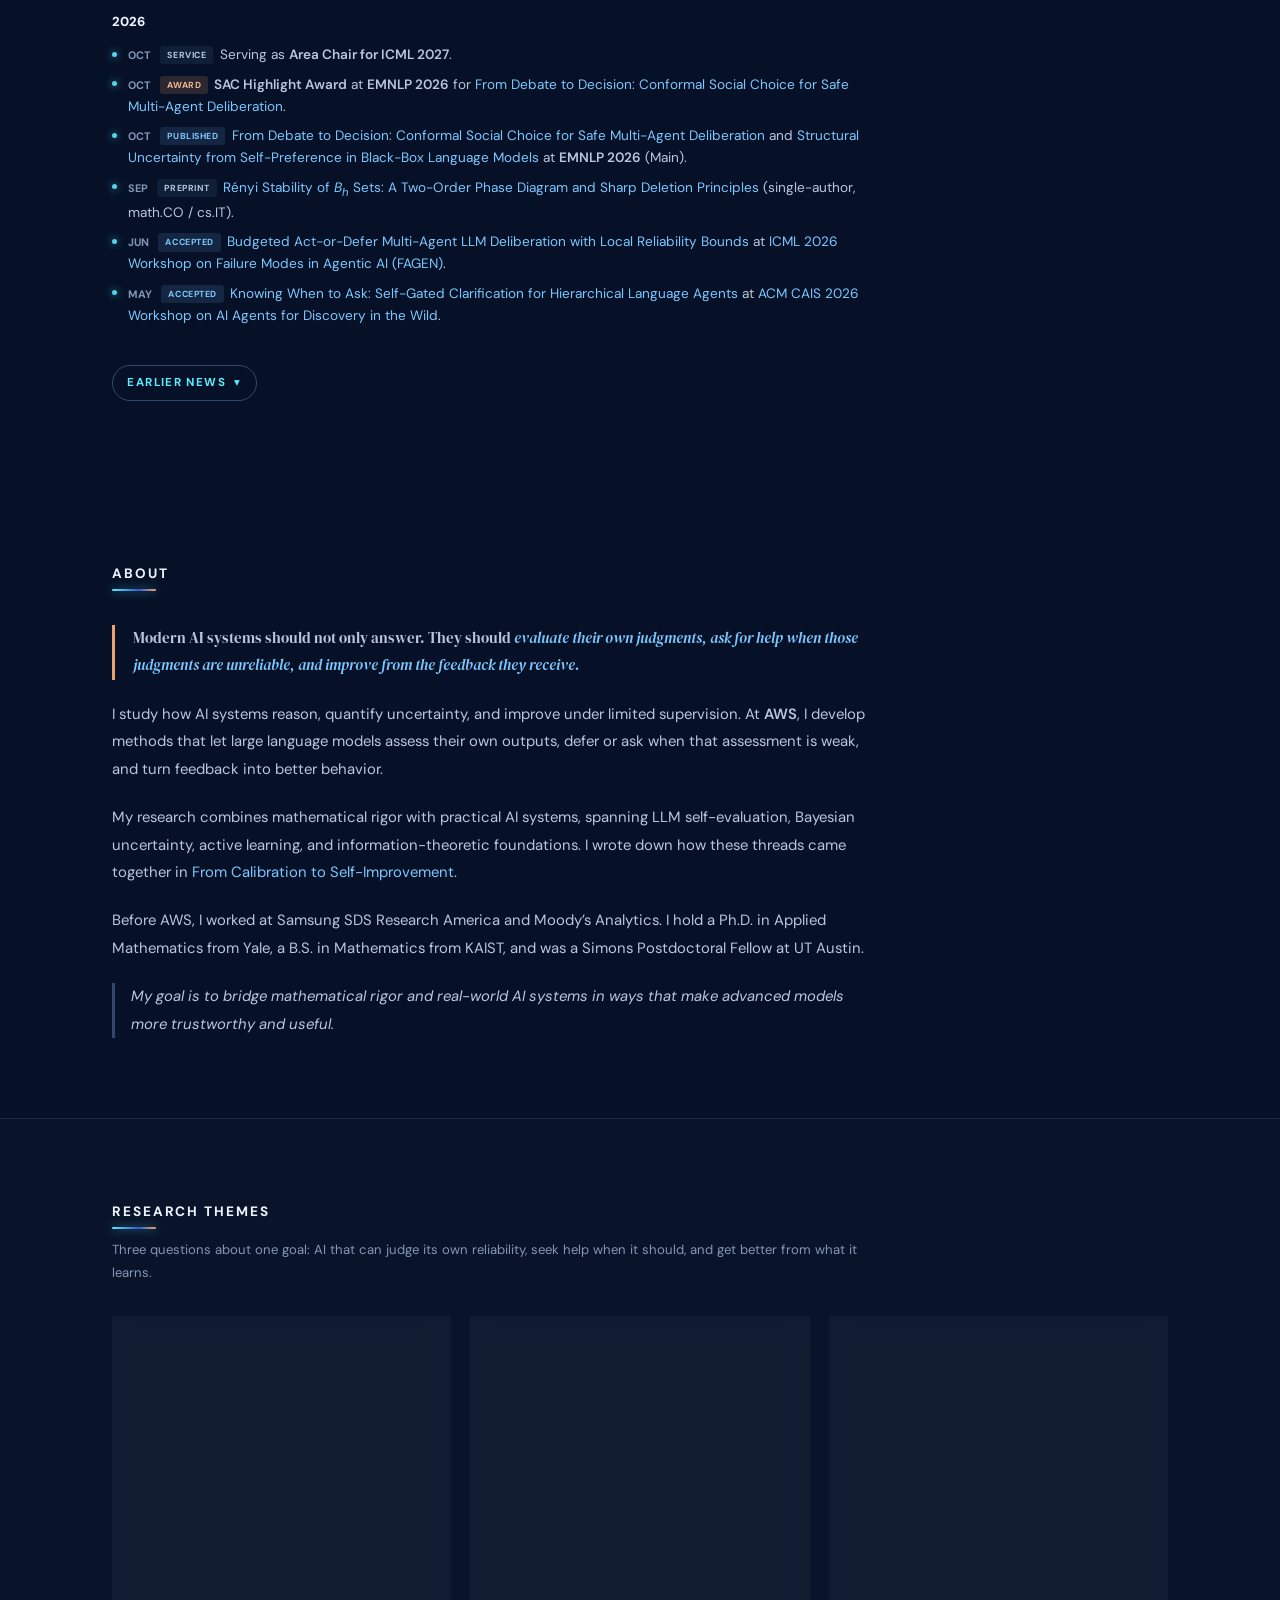
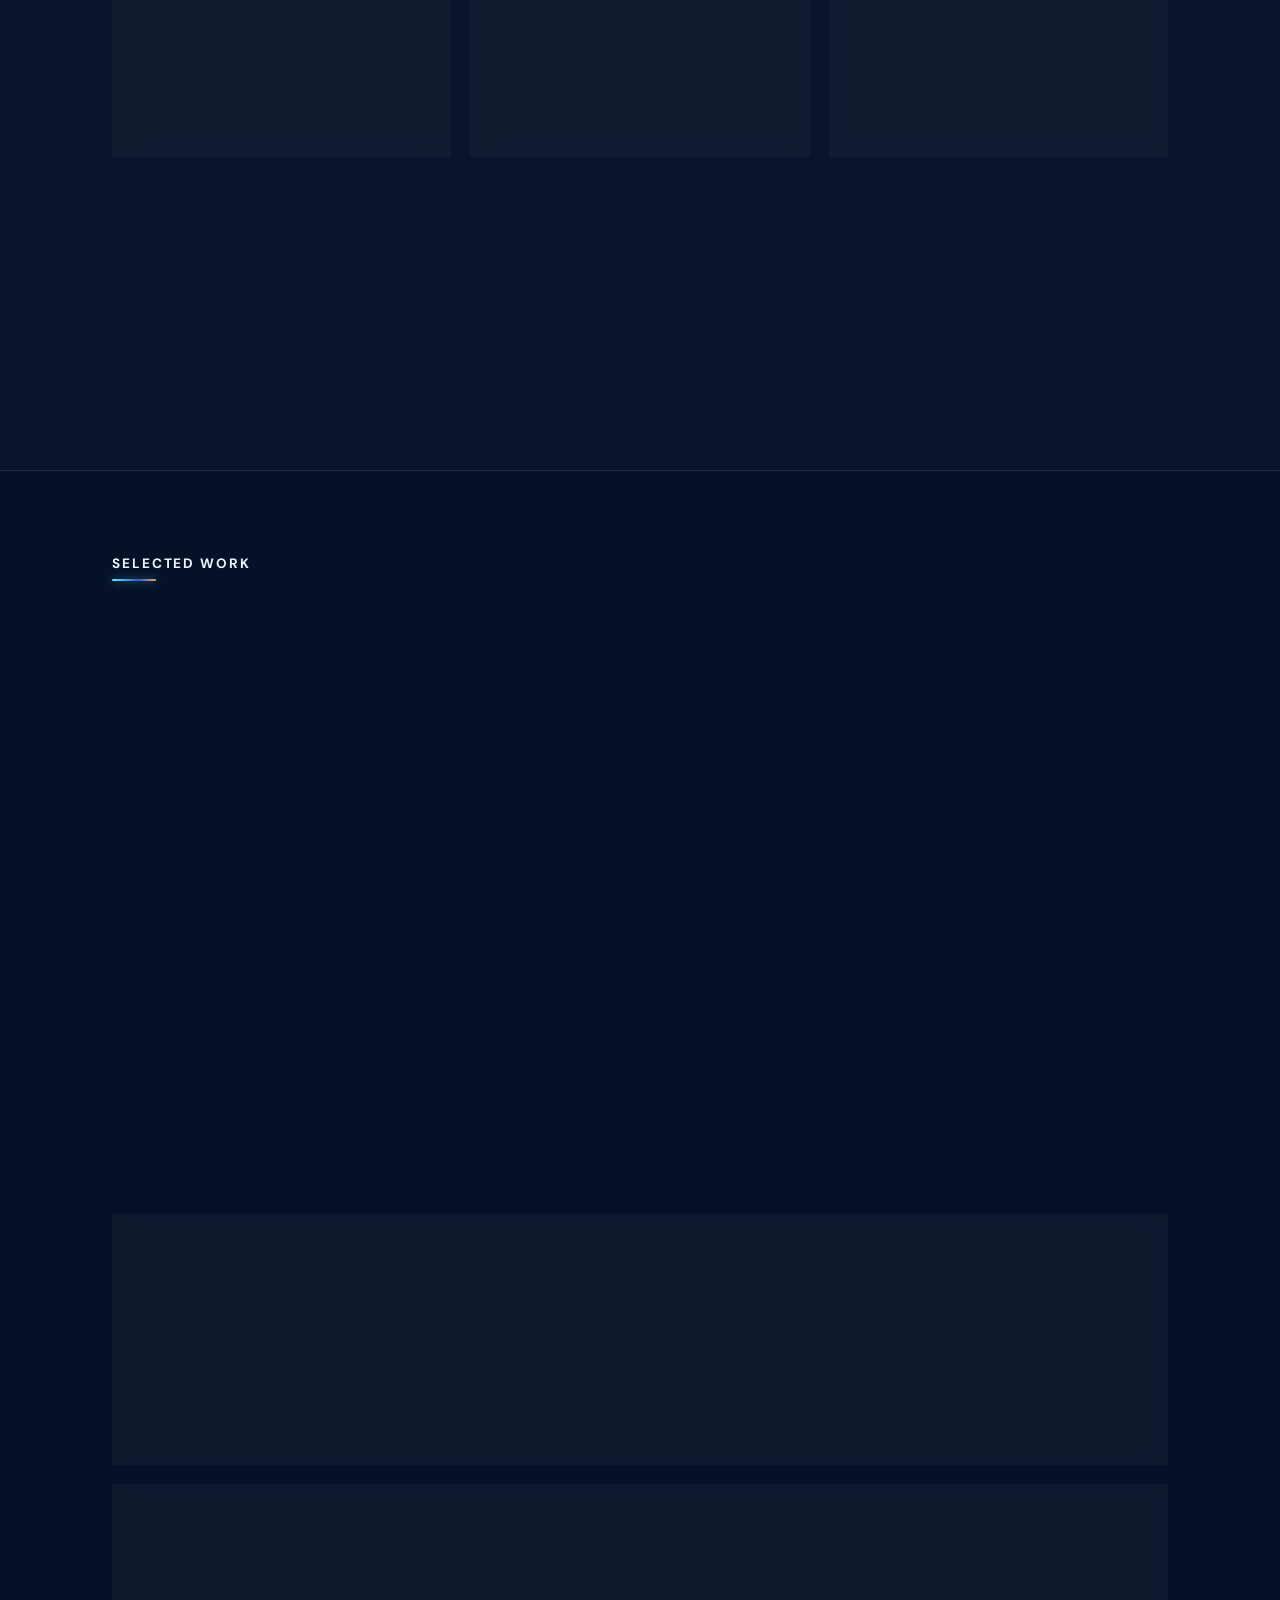
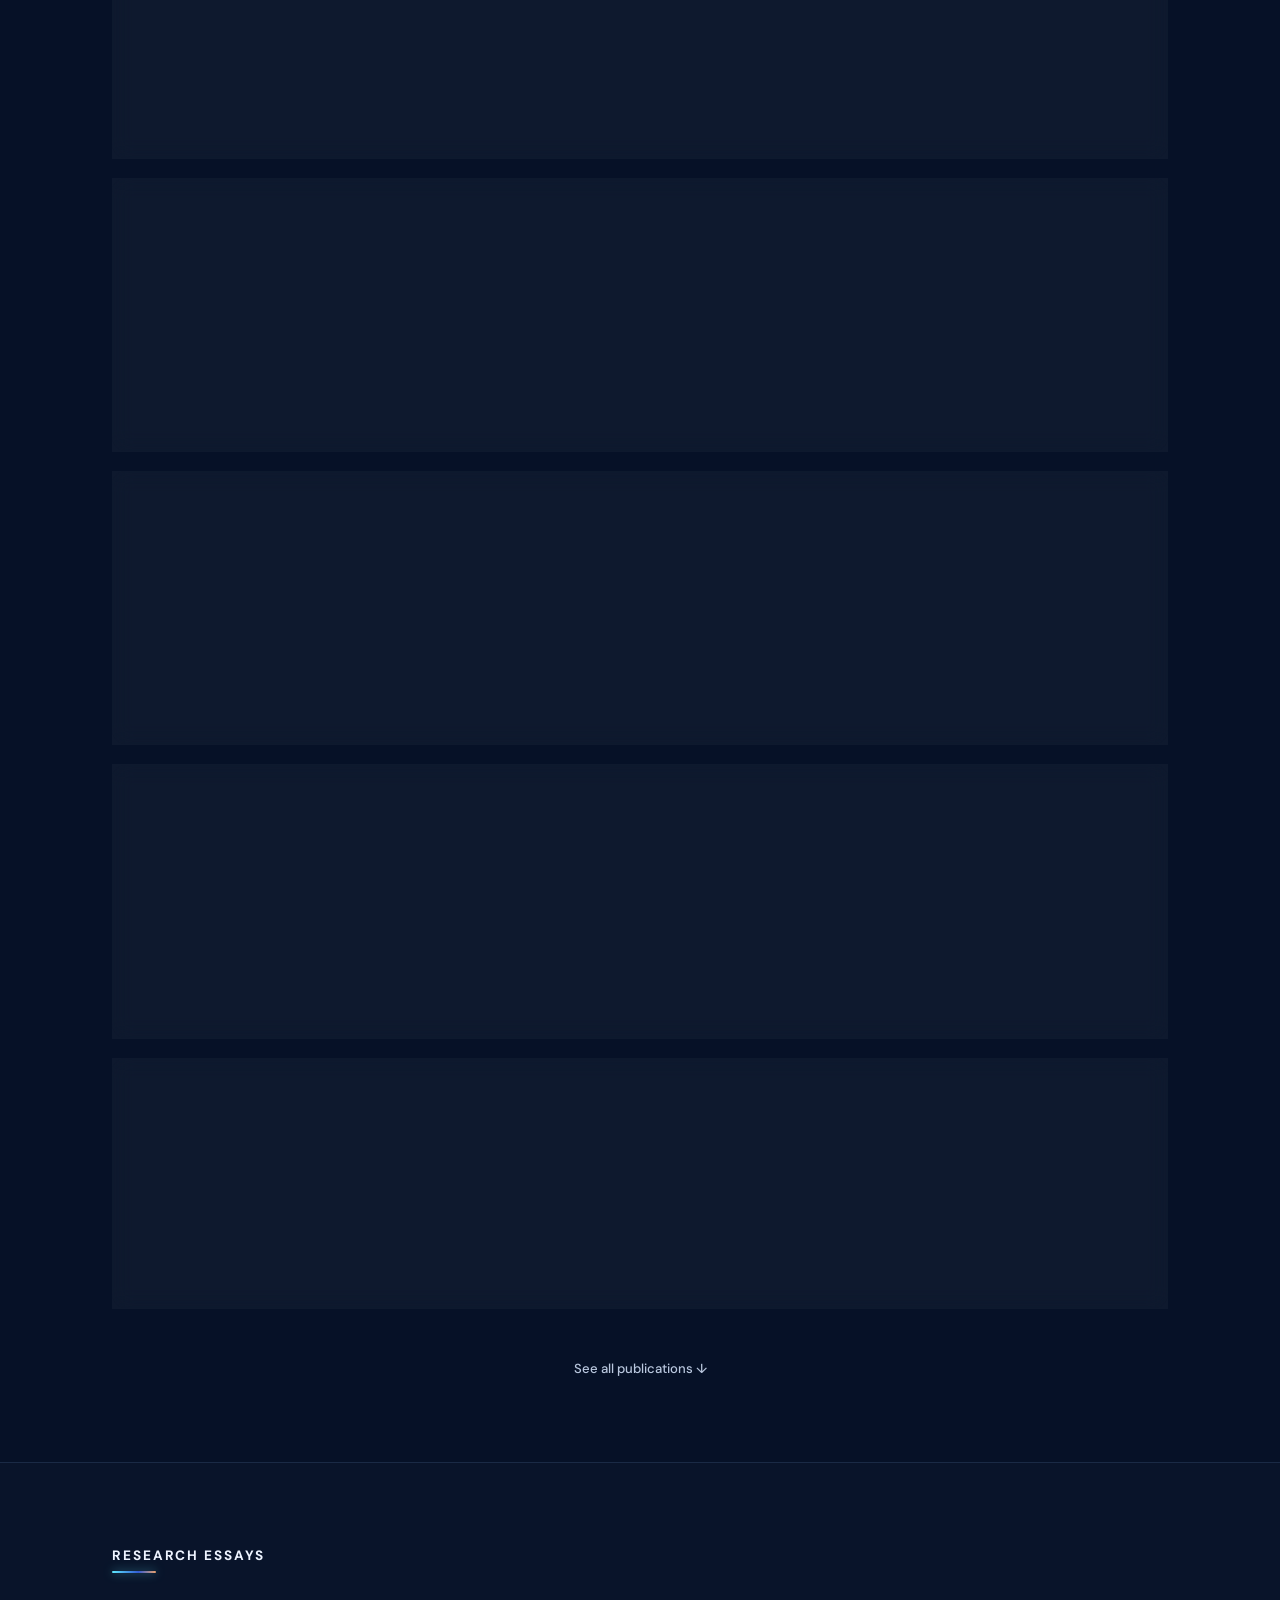
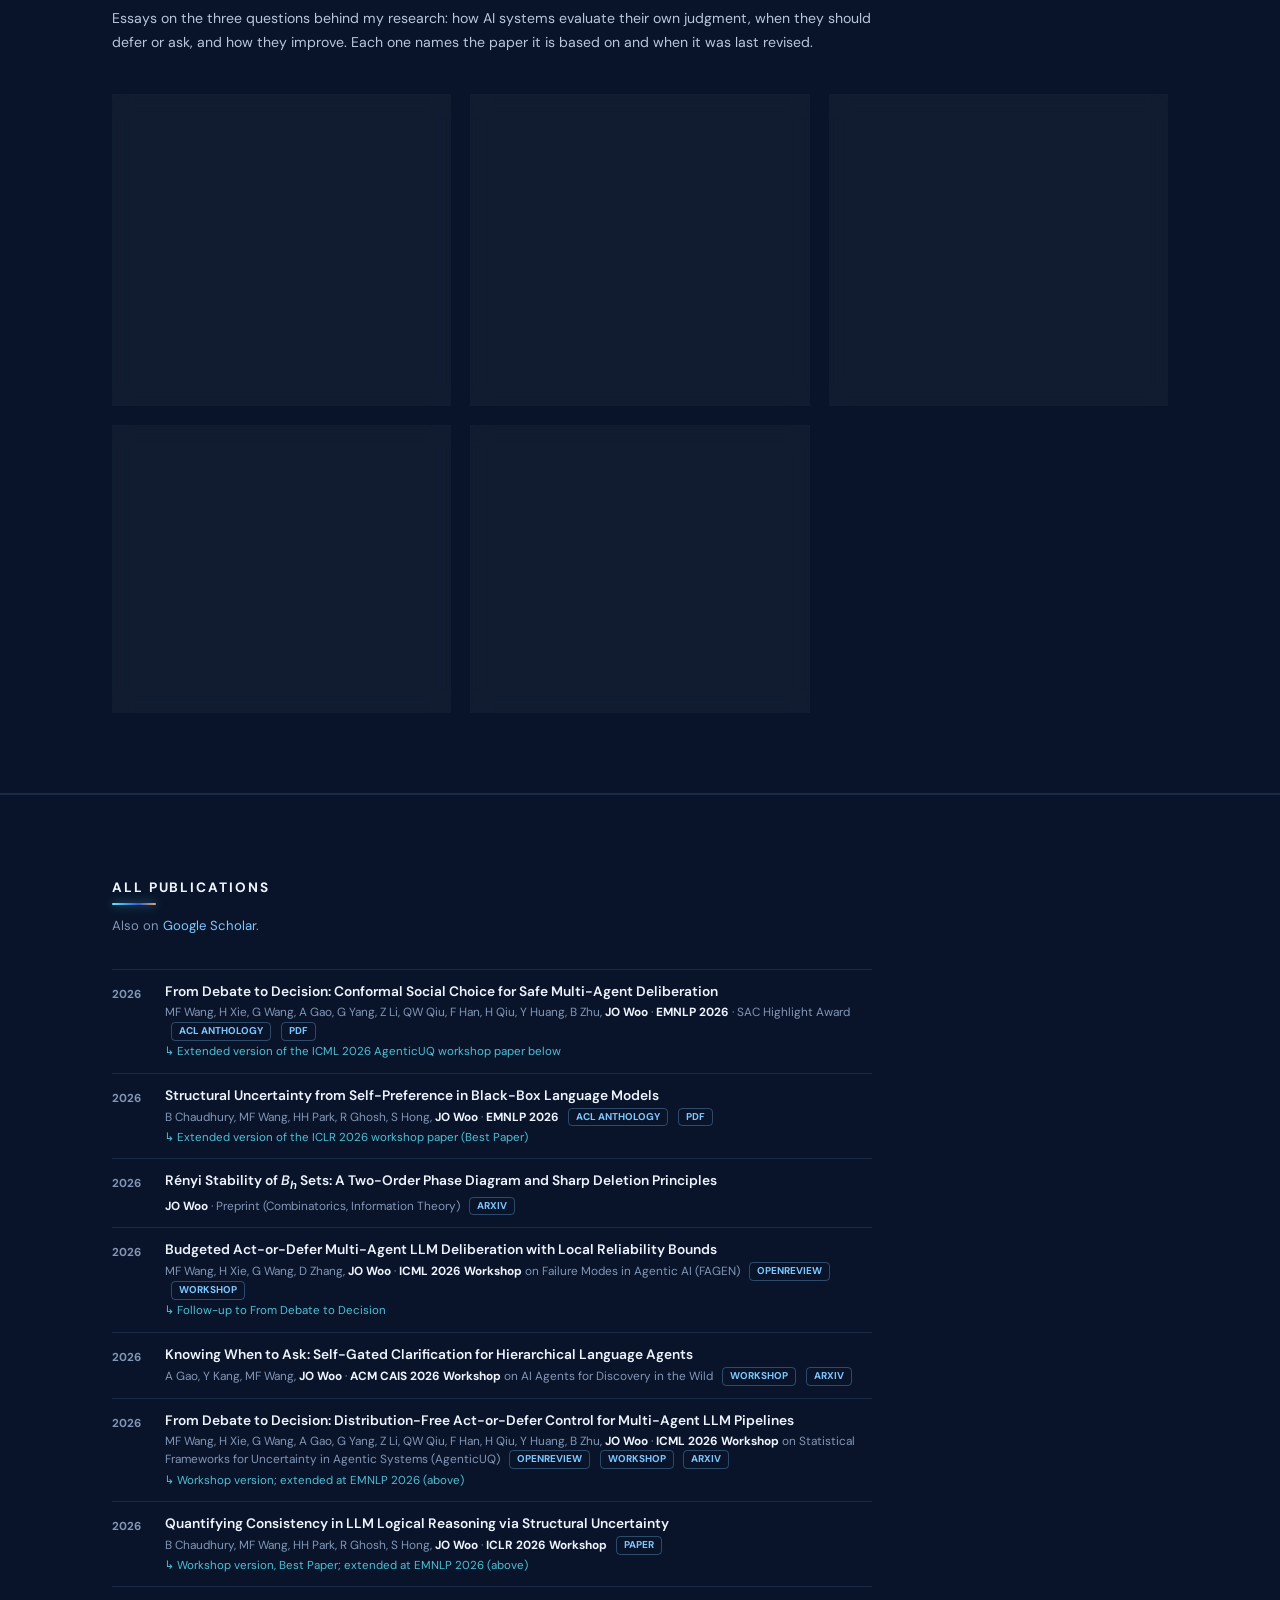
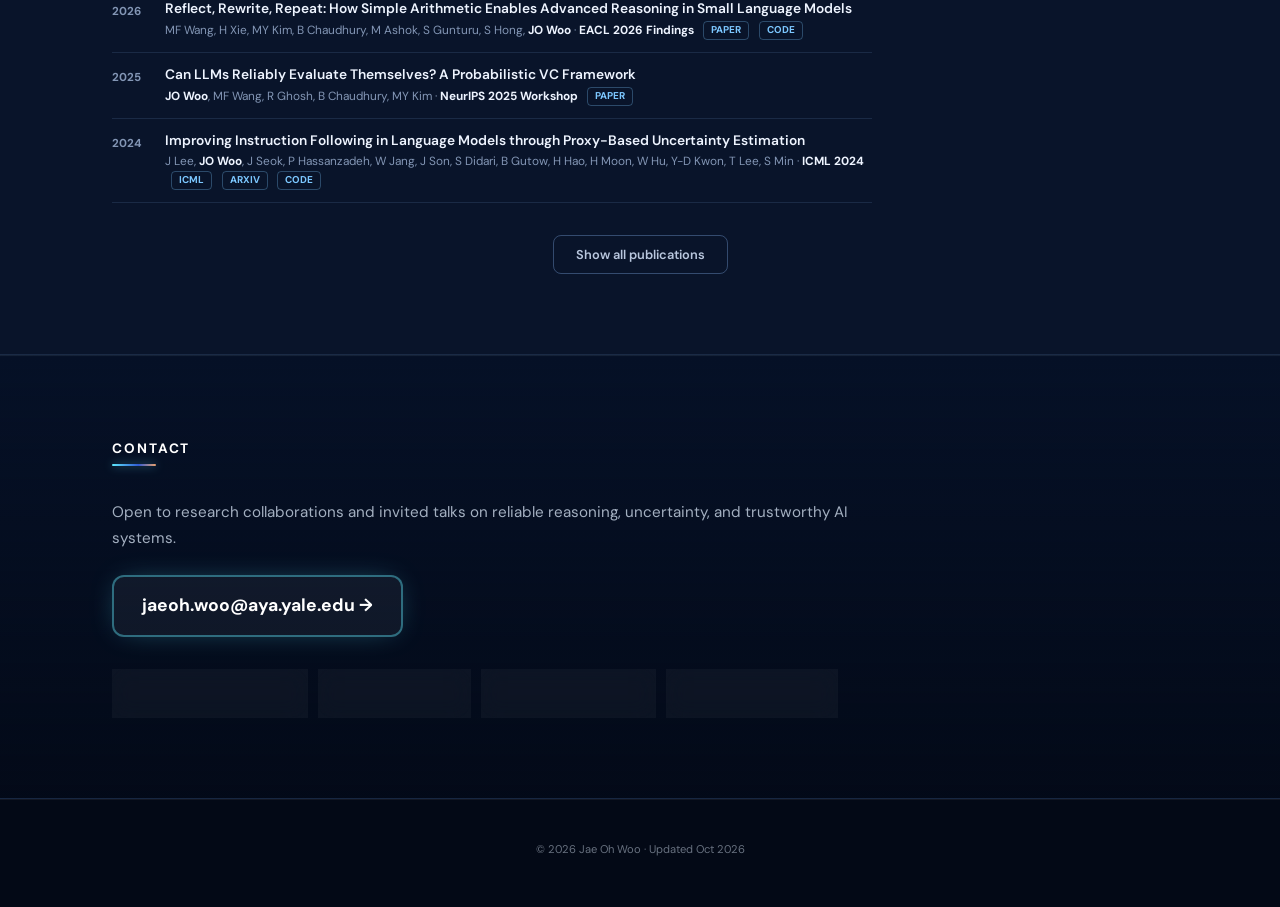
==== commit 542e5879: "Show Samsung Best Paper Award on the ICLR 2023 Balanced Entropy paper Co-Authored-By: Claude Opus 5." ====
--- a/index.html
+++ b/index.html
@@ -88,11 +88,11 @@
           <span class="hl-venue">ICLR 2023</span>
           <span class="hl-detail">Balanced Entropy / Active Learning</span>
         </a>
-        <div class="hl-card hl-card--gold">
+        <a href="#work-balanced-entropy" class="hl-card hl-card--gold">
           <span class="hl-badge">Gold Prize</span>
           <span class="hl-venue">Samsung Best Paper 2023</span>
           <span class="hl-detail">Balanced Entropy (ICLR 2023)</span>
-        </div>
+        </a>
       </div>
 
       <h3 class="hl-group-label">Industry Impact</h3>
@@ -187,7 +187,7 @@
         <div class="news-group">
           <h3 class="news-year-label">2023</h3>
           <ul class="news-list">
-            <li><time>Dec</time> <span class="news-badge news-badge--award">Award</span> <strong>Samsung Best Paper Award</strong>, Gold Prize.</li>
+            <li><time>Dec</time> <span class="news-badge news-badge--award">Award</span> <strong>Samsung Best Paper Award</strong>, Gold Prize, for <a href="https://arxiv.org/abs/2105.14559" target="_blank" rel="noopener">Active Learning in Bayesian Neural Networks with Balanced Entropy Learning Principle</a> (ICLR 2023).</li>
             <li><time>Nov</time> <span class="news-badge news-badge--service">Service</span> Selected as <a href="https://neurips.cc/Conferences/2023/ProgramCommittee" target="_blank" rel="noopener"><strong>NeurIPS 2023 Top Reviewer</strong></a>.</li>
           </ul>
         </div>
@@ -414,6 +414,7 @@
             <div class="work-top">
               <span class="venue-badge venue-iclr">ICLR 2023</span>
               <span class="work-award">Top 25%</span>
+              <span class="work-award">Samsung Best Paper (Gold)</span>
               <span class="work-q">Foundation</span>
             </div>
             <h3 class="work-title">Active Learning in Bayesian Neural Networks with Balanced Entropy Learning Principle</h3>
@@ -656,7 +657,7 @@
           <span class="pub-year">2023</span>
           <div>
             <p class="pub-title">Active Learning in Bayesian Neural Networks with Balanced Entropy Learning Principle</p>
-            <p class="pub-meta"><strong>JO Woo</strong> &middot; <strong>ICLR 2023</strong>
+            <p class="pub-meta"><strong>JO Woo</strong> &middot; <strong>ICLR 2023</strong> &middot; Top 25%, Samsung Best Paper Award (Gold Prize)
               <a href="https://iclr.cc/virtual/2023/poster/11983" class="pub-link" target="_blank" rel="noopener">ICLR</a>
               <a href="https://arxiv.org/abs/2105.14559" class="pub-link" target="_blank" rel="noopener">arXiv</a>
               <a href="https://github.com/jaeohwoo/BalancedEntropy" class="pub-link" target="_blank" rel="noopener">Code</a>
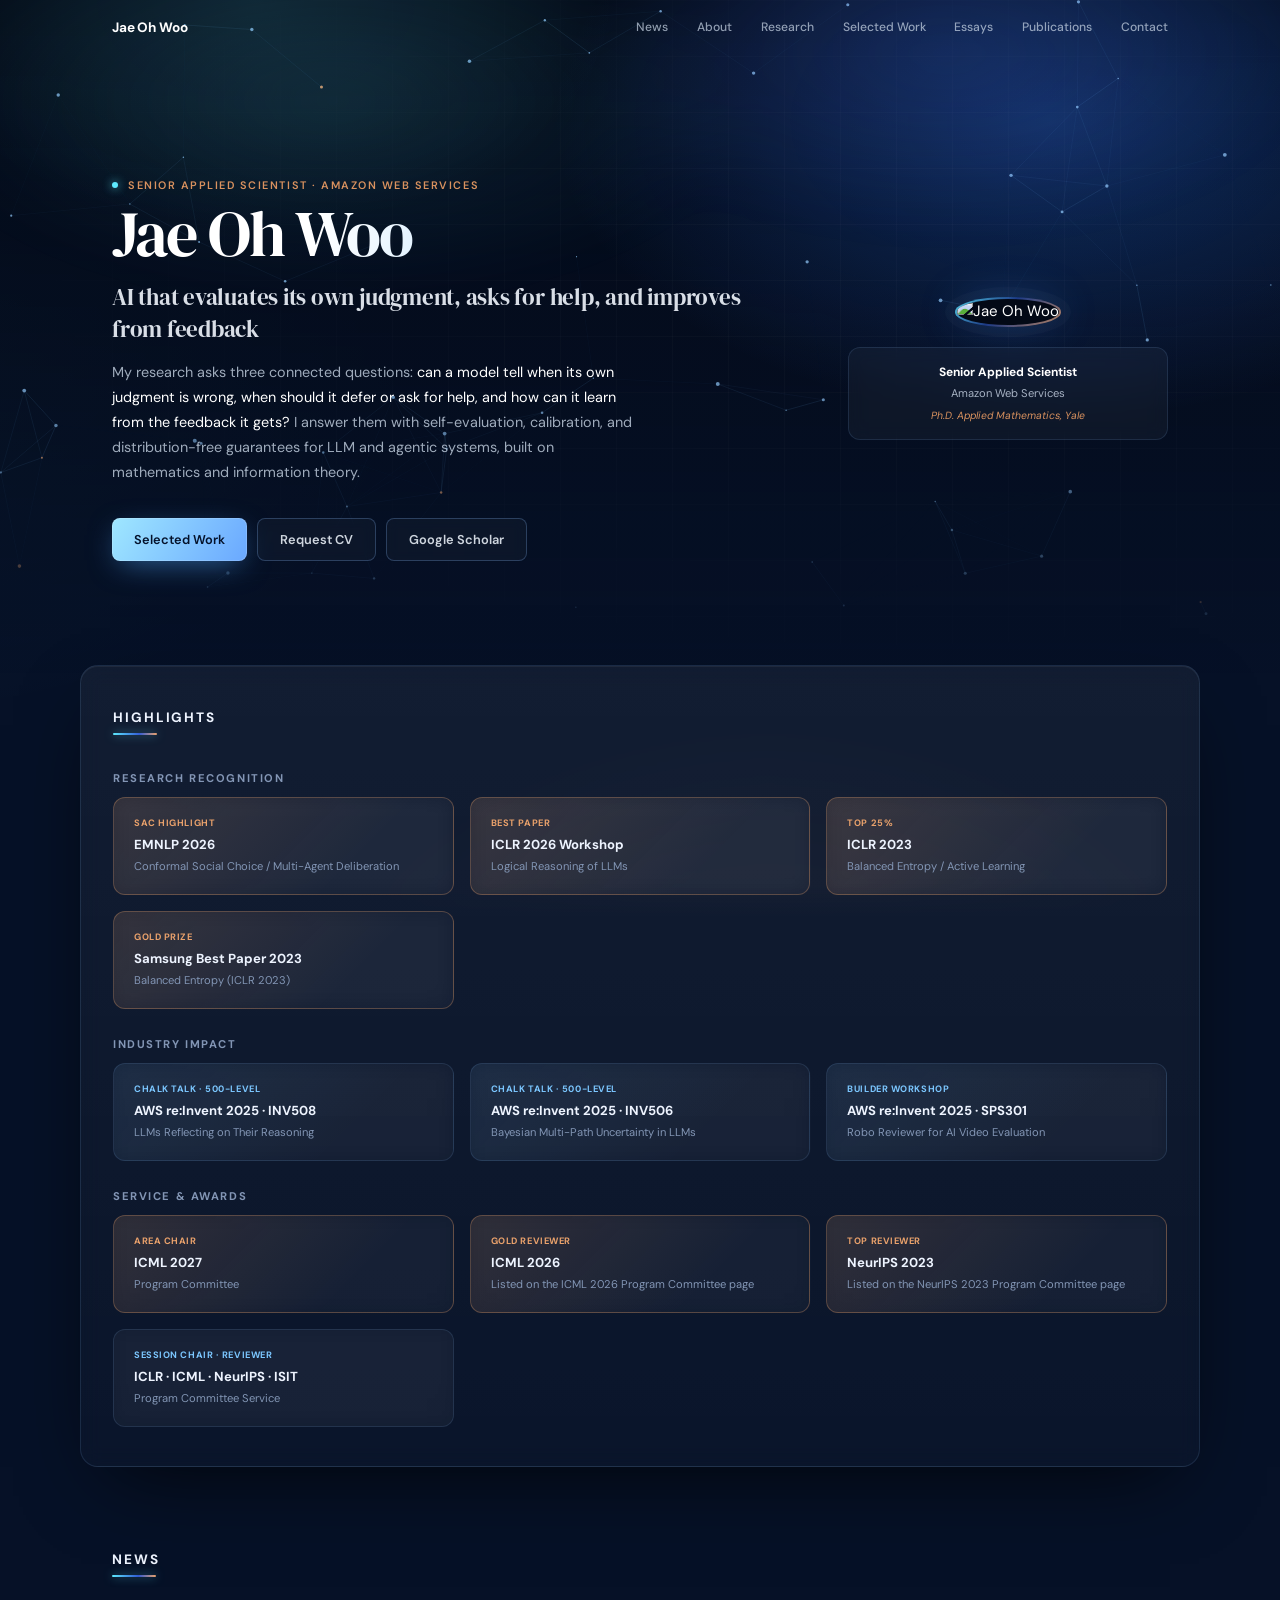
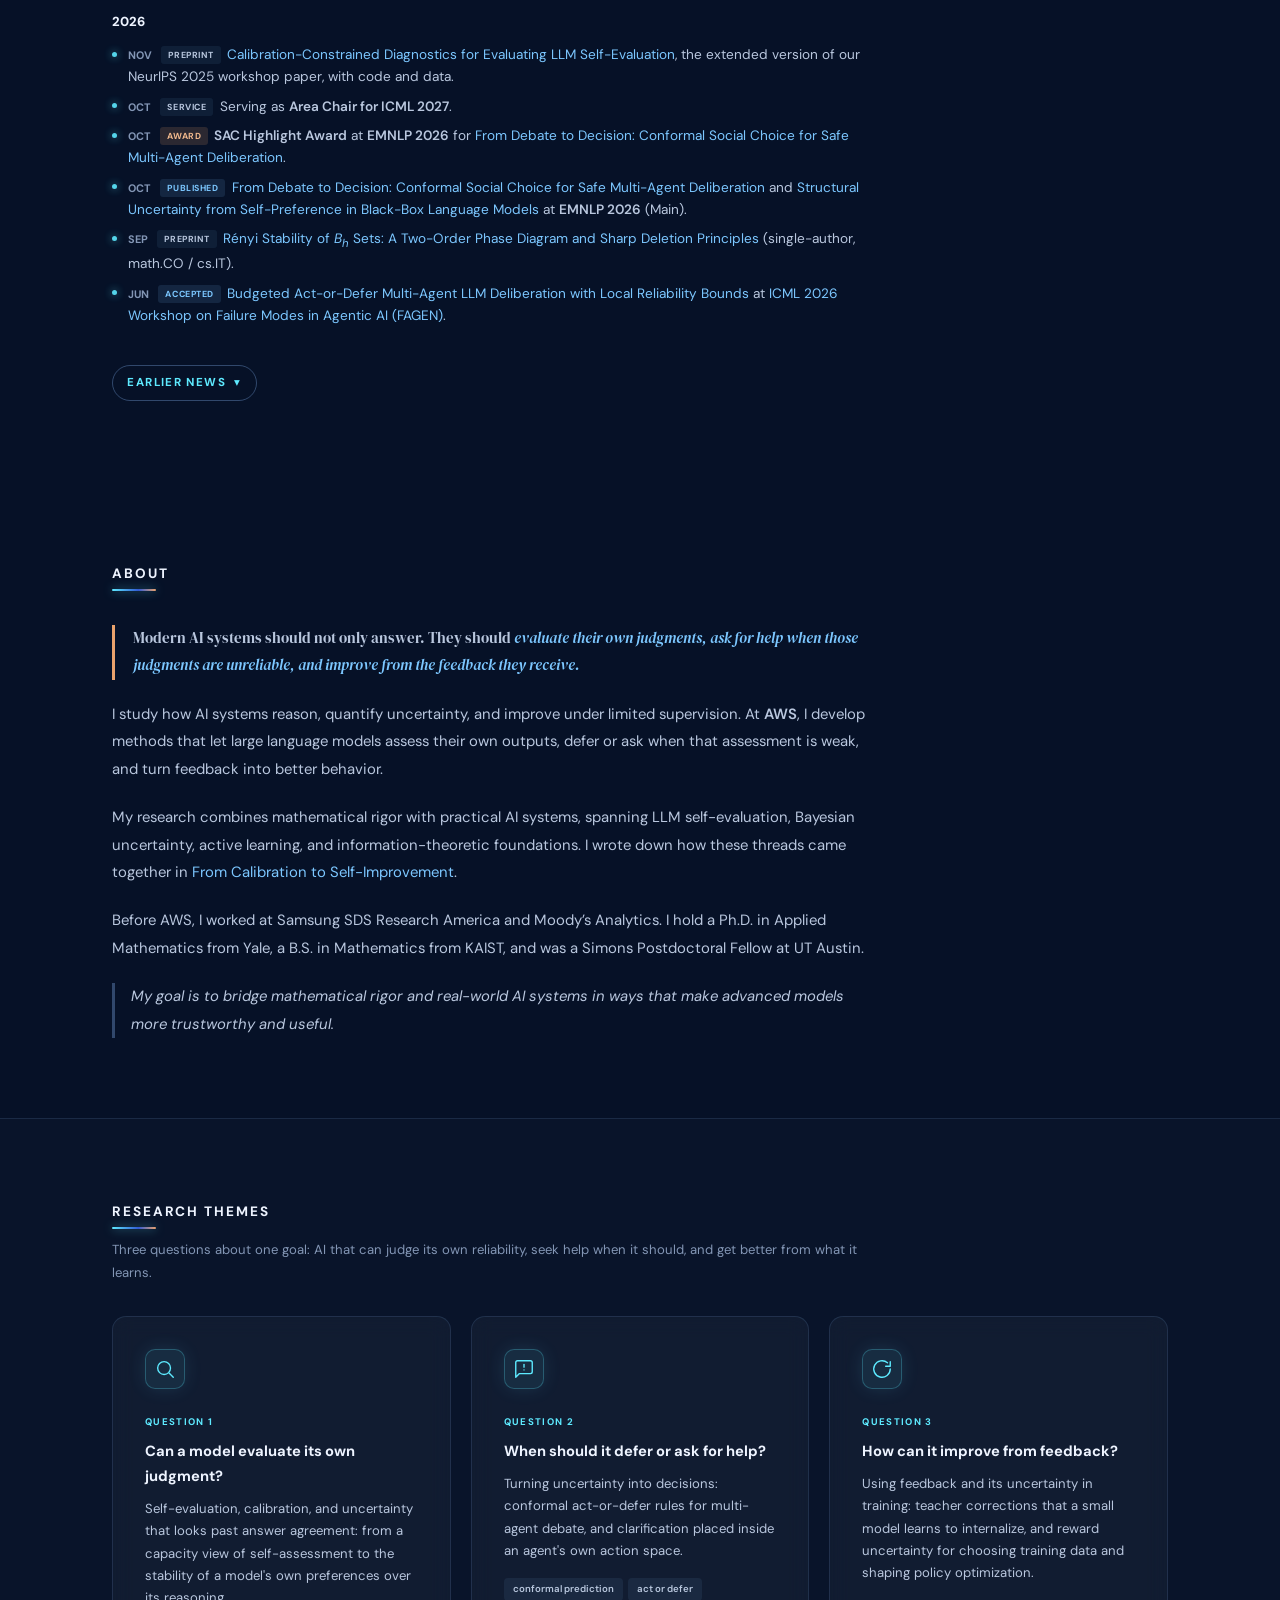
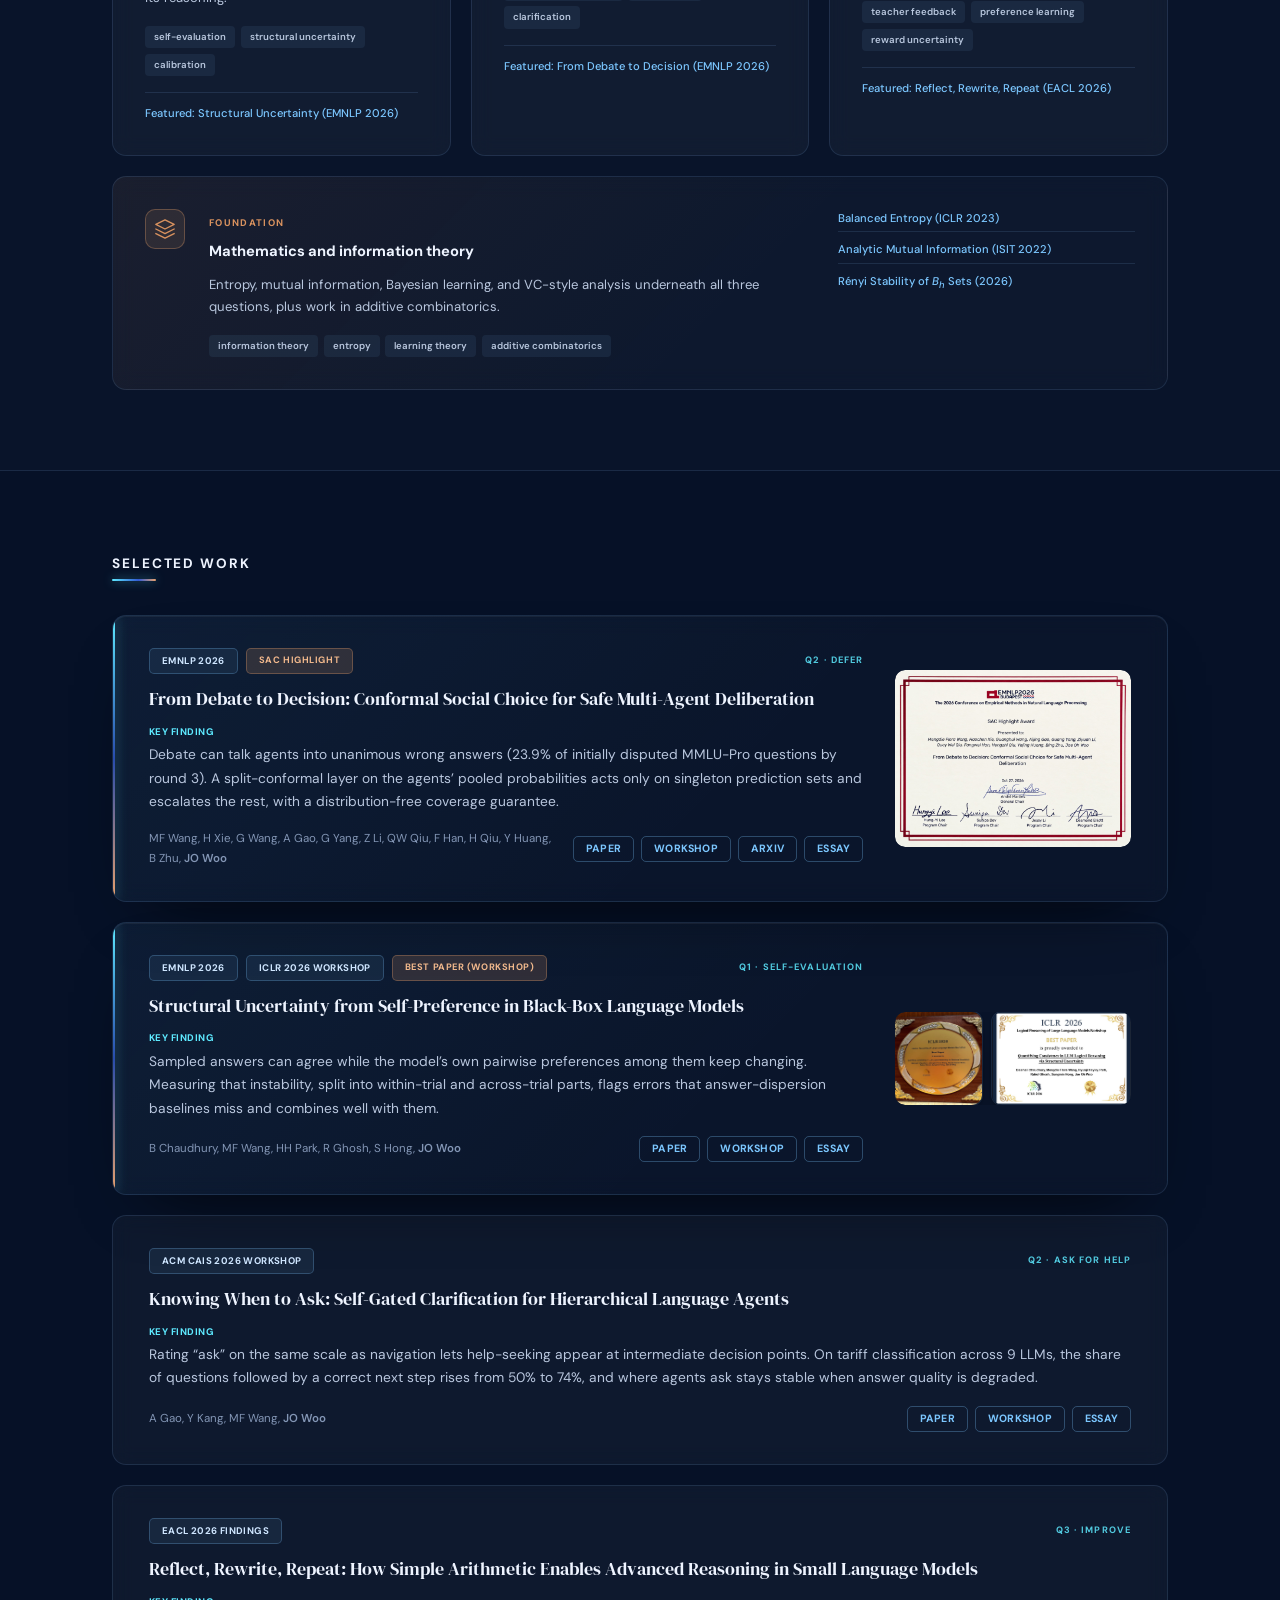
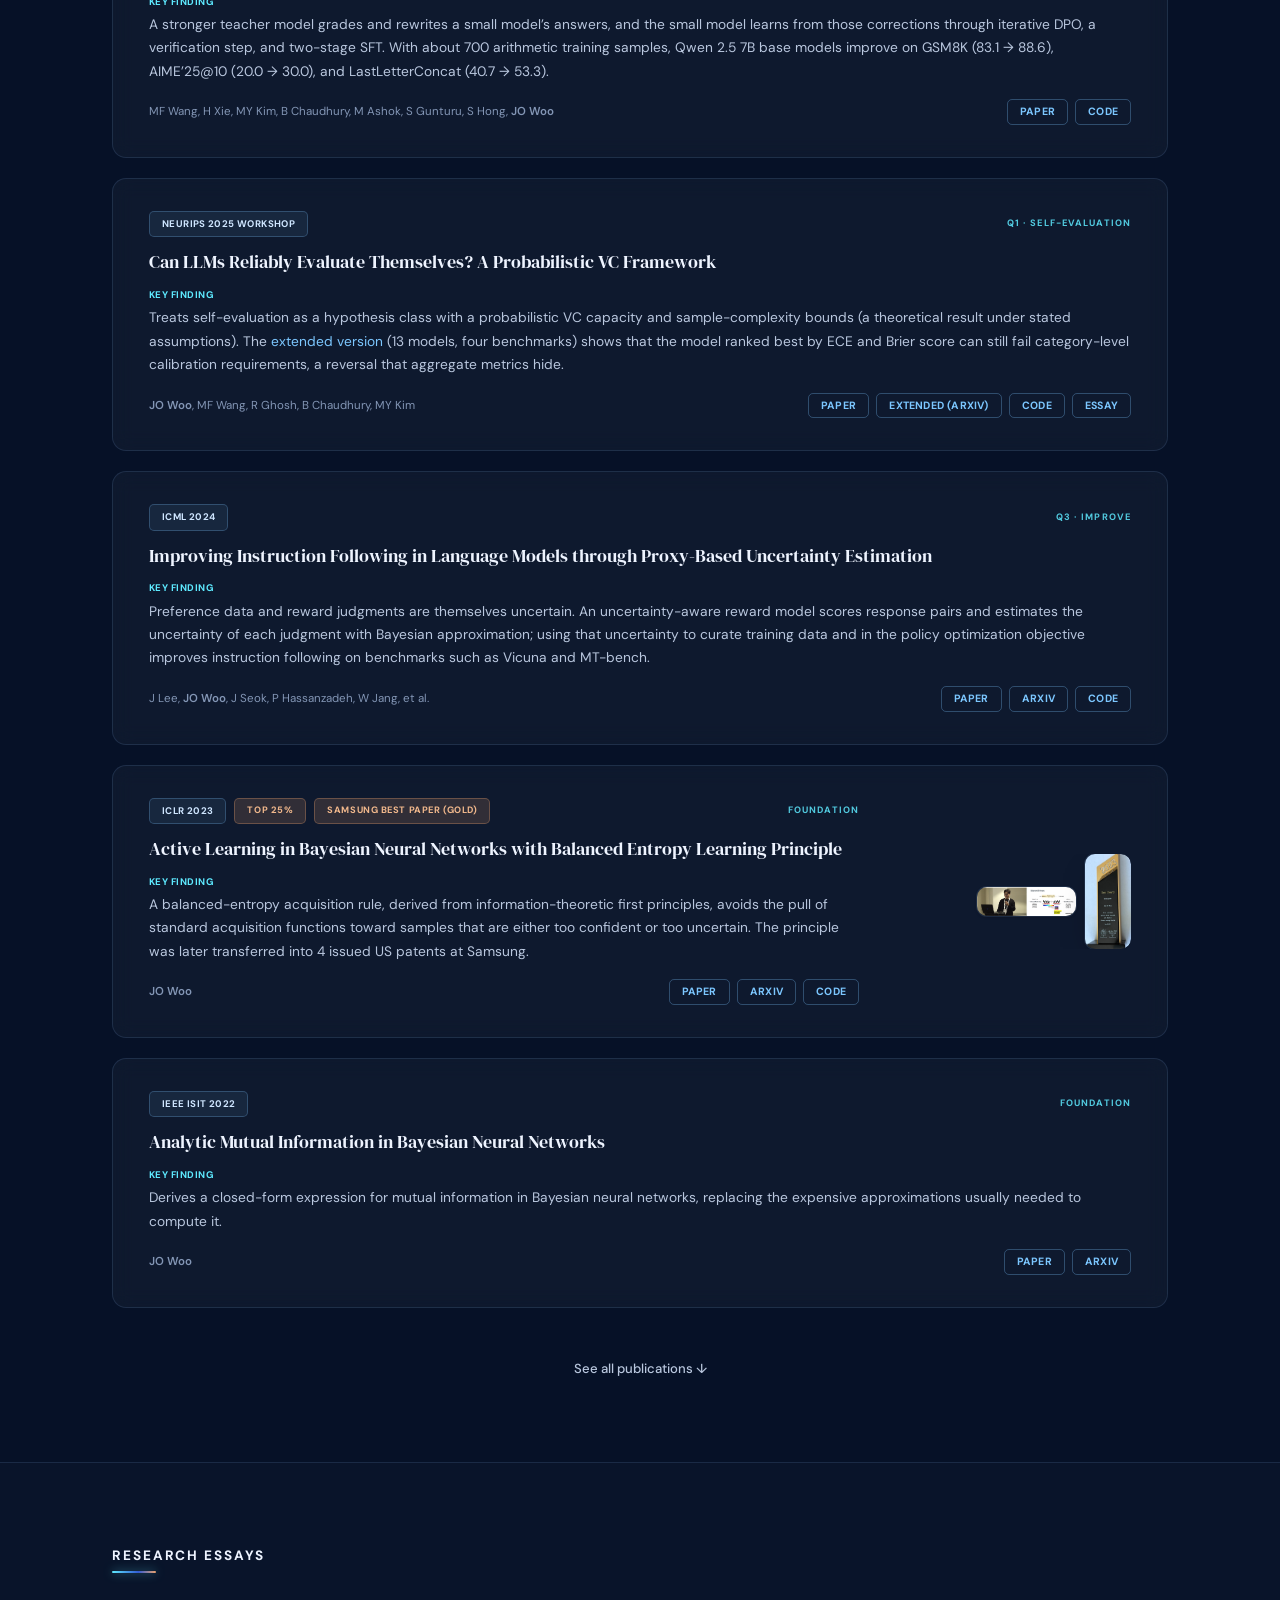
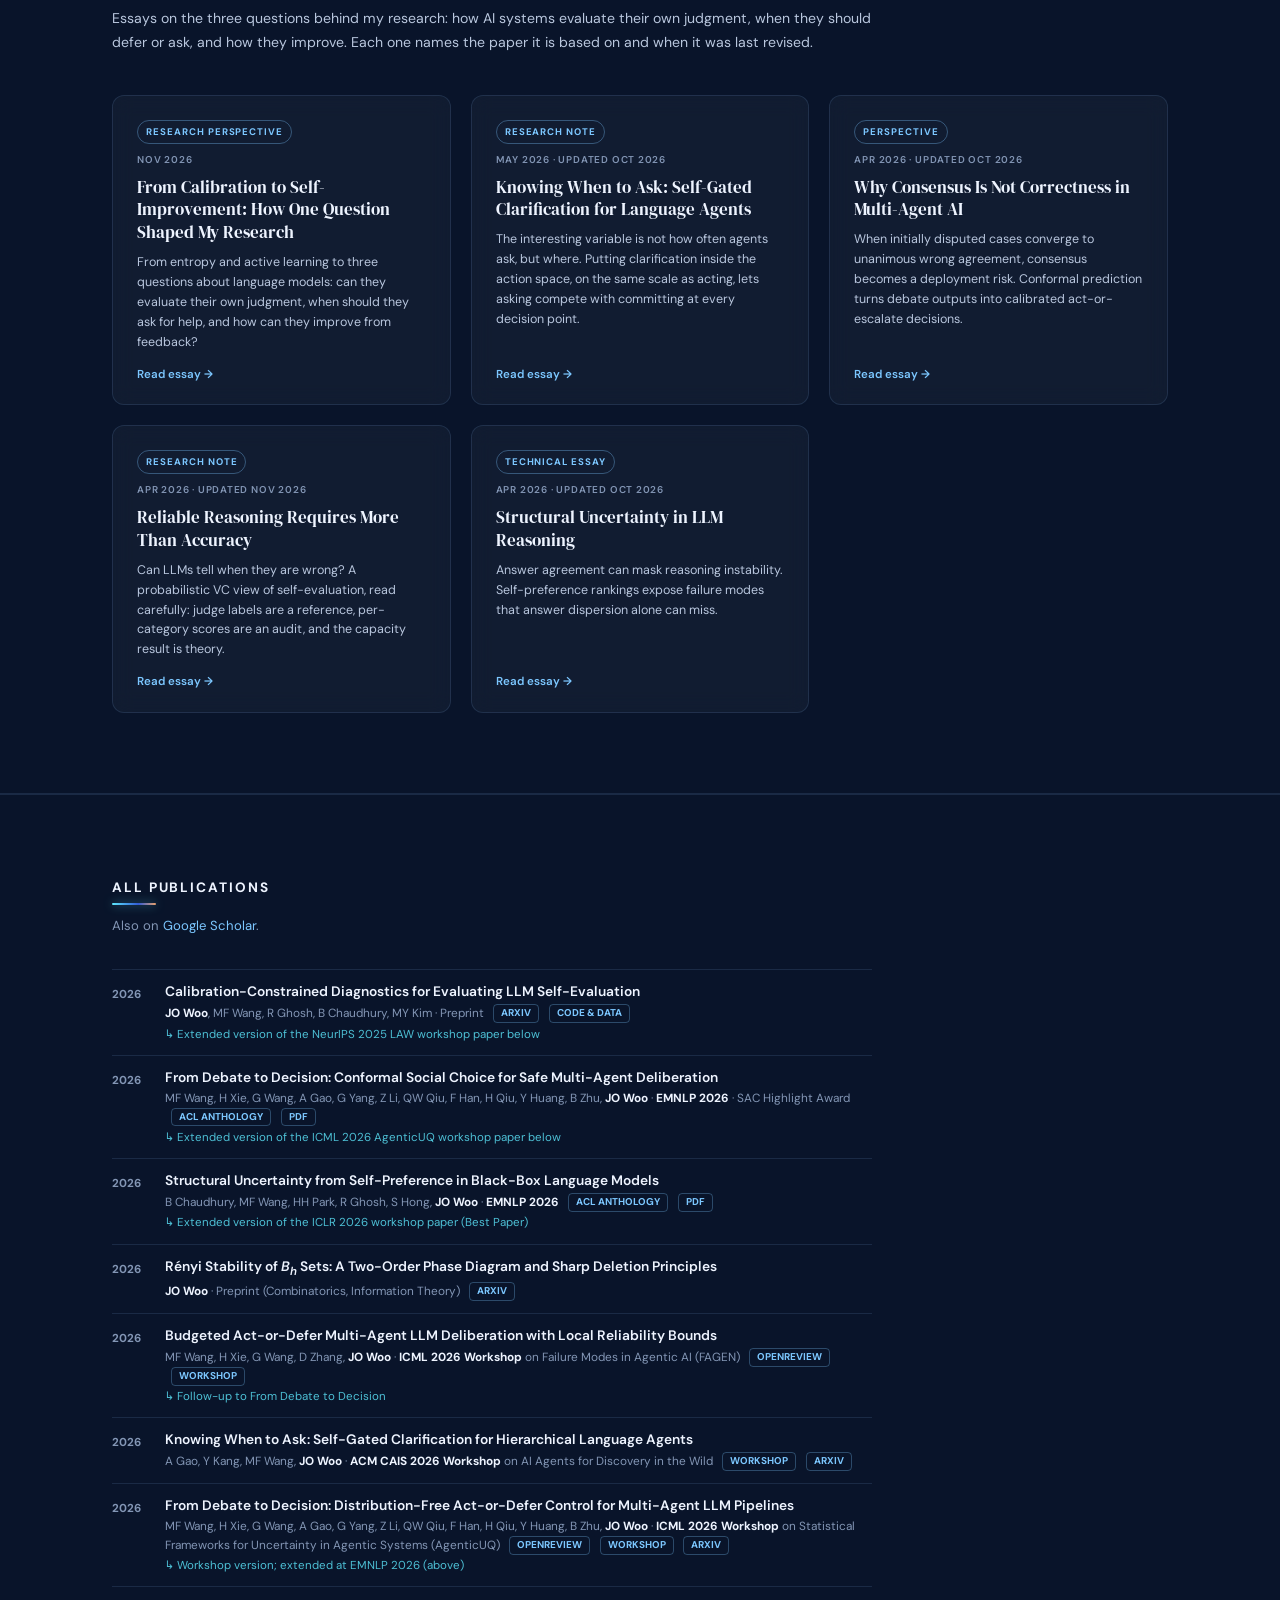
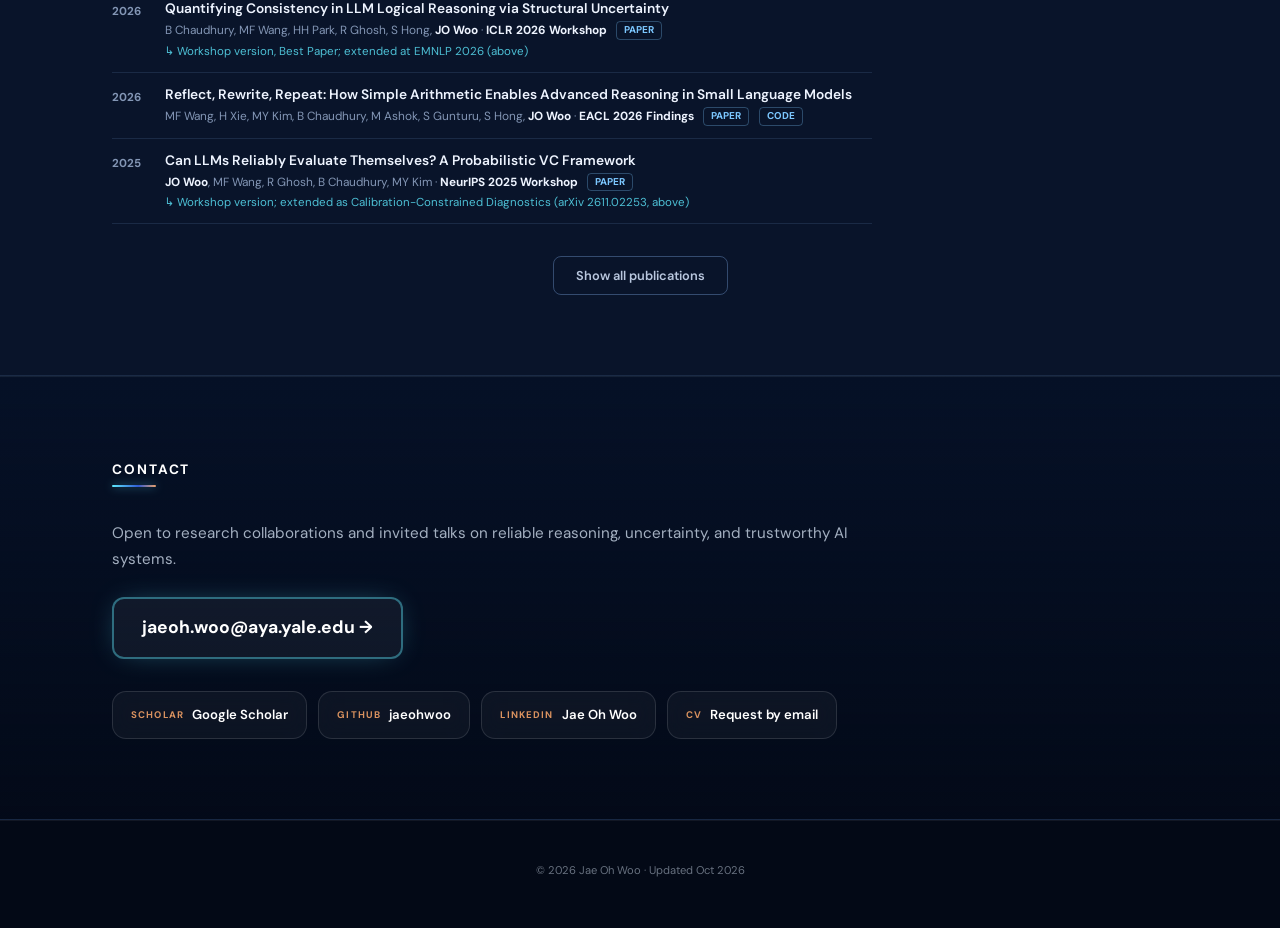
==== commit 31a64118: "Link Calibration-Constrained Diagnostics (arXiv 2611.02253) - History essay: replace forthcoming pla" ====
--- a/index.html
+++ b/index.html
@@ -148,12 +148,12 @@
         <div class="news-group">
           <h3 class="news-year-label">2026</h3>
           <ul class="news-list">
+            <li><time>Nov</time> <span class="news-badge news-badge--preprint">Preprint</span> <a href="https://arxiv.org/abs/2611.02253" target="_blank" rel="noopener">Calibration-Constrained Diagnostics for Evaluating LLM Self-Evaluation</a>, the extended version of our NeurIPS 2025 workshop paper, with code and data.</li>
             <li><time>Oct</time> <span class="news-badge news-badge--service">Service</span> Serving as <strong>Area Chair for ICML 2027</strong>.</li>
             <li><time>Oct</time> <span class="news-badge news-badge--award">Award</span> <strong>SAC Highlight Award</strong> at <strong>EMNLP 2026</strong> for <a href="https://aclanthology.org/2026.emnlp-main.830/" target="_blank" rel="noopener">From Debate to Decision: Conformal Social Choice for Safe Multi-Agent Deliberation</a>.</li>
             <li><time>Oct</time> <span class="news-badge news-badge--accept">Published</span> <a href="https://aclanthology.org/2026.emnlp-main.830/" target="_blank" rel="noopener">From Debate to Decision: Conformal Social Choice for Safe Multi-Agent Deliberation</a> and <a href="https://aclanthology.org/2026.emnlp-main.699/" target="_blank" rel="noopener">Structural Uncertainty from Self-Preference in Black-Box Language Models</a> at <strong>EMNLP 2026</strong> (Main).</li>
             <li><time>Sep</time> <span class="news-badge news-badge--preprint">Preprint</span> <a href="https://arxiv.org/abs/2609.23922" target="_blank" rel="noopener">Rényi Stability of <em>B<sub>h</sub></em> Sets: A Two-Order Phase Diagram and Sharp Deletion Principles</a> (single-author, math.CO / cs.IT).</li>
             <li><time>Jun</time> <span class="news-badge news-badge--accept">Accepted</span> <a href="https://openreview.net/forum?id=5g04fnFmLz" target="_blank" rel="noopener">Budgeted Act-or-Defer Multi-Agent LLM Deliberation with Local Reliability Bounds</a> at <a href="https://fagen-workshop.github.io/" target="_blank" rel="noopener">ICML 2026 Workshop on Failure Modes in Agentic AI (FAGEN)</a>.</li>
-            <li><time>May</time> <span class="news-badge news-badge--accept">Accepted</span> <a href="https://arxiv.org/abs/2606.11349" target="_blank" rel="noopener">Knowing When to Ask: Self-Gated Clarification for Hierarchical Language Agents</a> at <a href="https://ai-discovery-in-the-wild.github.io/" target="_blank" rel="noopener">ACM CAIS 2026 Workshop on AI Agents for Discovery in the Wild</a>.</li>
           </ul>
         </div>
         <details class="news-more">
@@ -161,6 +161,7 @@
           <div class="news-group">
             <h3 class="news-year-label">2026</h3>
             <ul class="news-list">
+            <li><time>May</time> <span class="news-badge news-badge--accept">Accepted</span> <a href="https://arxiv.org/abs/2606.11349" target="_blank" rel="noopener">Knowing When to Ask: Self-Gated Clarification for Hierarchical Language Agents</a> at <a href="https://ai-discovery-in-the-wild.github.io/" target="_blank" rel="noopener">ACM CAIS 2026 Workshop on AI Agents for Discovery in the Wild</a>.</li>
             <li><time>May</time> <span class="news-badge news-badge--accept">Accepted</span> <a href="https://openreview.net/forum?id=wk9pd2VaUB" target="_blank" rel="noopener">From Debate to Decision: Distribution-Free Act-or-Defer Control for Multi-Agent LLM Pipelines</a> at <a href="https://agentic-uncertainty-icml2026.github.io/" target="_blank" rel="noopener">ICML 2026 Workshop on Statistical Frameworks for Uncertainty in Agentic Systems (AgenticUQ)</a>.</li>
             <li><time>May</time> <span class="news-badge news-badge--award">Award</span> Received <a href="https://icml.cc/Conferences/2026/ProgramCommittee" target="_blank" rel="noopener"><strong>ICML 2026 Gold Reviewer</strong></a> recognition.</li>
             <li><time>Apr</time> <span class="news-badge news-badge--award">Award</span> <strong>Best Paper</strong> at <a href="https://openreview.net/forum?id=YMwow5RQgP" target="_blank" rel="noopener">ICLR 2026 Workshop on Logical Reasoning of LLMs</a>.</li>
@@ -382,11 +383,13 @@
             <span class="work-q">Q1 &middot; Self-evaluation</span>
           </div>
           <h3 class="work-title">Can LLMs Reliably Evaluate Themselves? A Probabilistic VC Framework</h3>
-          <p class="work-finding"><span class="work-label">Key finding</span> Treats self-evaluation as a hypothesis class with a probabilistic VC capacity and sample-complexity bounds (a theoretical result under stated assumptions). In per-category audits against an LLM judge reference, no 7 to 8B model we tested was best both at picking its better solutions and at keeping its confidence honest.</p>
+          <p class="work-finding"><span class="work-label">Key finding</span> Treats self-evaluation as a hypothesis class with a probabilistic VC capacity and sample-complexity bounds (a theoretical result under stated assumptions). The <a href="https://arxiv.org/abs/2611.02253" target="_blank" rel="noopener">extended version</a> (13 models, four benchmarks) shows that the model ranked best by ECE and Brier score can still fail category-level calibration requirements, a reversal that aggregate metrics hide.</p>
           <div class="work-foot">
             <span class="work-authors"><strong>JO Woo</strong>, MF Wang, R Ghosh, B Chaudhury, MY Kim</span>
             <div class="work-links">
                 <a href="https://openreview.net/forum?id=CdxeuFBAUD" target="_blank" rel="noopener">Paper</a>
+                <a href="https://arxiv.org/abs/2611.02253" target="_blank" rel="noopener">Extended (arXiv)</a>
+                <a href="https://github.com/calibration-constrained-diagnostics/selfeval-diagnostics/" target="_blank" rel="noopener">Code</a>
                 <a href="essays/reliable-reasoning-requires-more-than-accuracy.html">Essay</a>
             </div>
           </div>
@@ -516,6 +519,18 @@
         <li class="pub">
           <span class="pub-year">2026</span>
           <div>
+            <p class="pub-title">Calibration-Constrained Diagnostics for Evaluating LLM Self-Evaluation</p>
+            <p class="pub-meta"><strong>JO Woo</strong>, MF Wang, R Ghosh, B Chaudhury, MY Kim &middot; Preprint
+              <a href="https://arxiv.org/abs/2611.02253" class="pub-link" target="_blank" rel="noopener">arXiv</a>
+              <a href="https://github.com/calibration-constrained-diagnostics/selfeval-diagnostics/" class="pub-link" target="_blank" rel="noopener">Code &amp; Data</a>
+              <span class="pub-rel">Extended version of the NeurIPS 2025 LAW workshop paper below</span>
+            </p>
+          </div>
+        </li>
+
+        <li class="pub">
+          <span class="pub-year">2026</span>
+          <div>
             <p class="pub-title">From Debate to Decision: Conformal Social Choice for Safe Multi-Agent Deliberation</p>
             <p class="pub-meta">MF Wang, H Xie, G Wang, A Gao, G Yang, Z Li, QW Qiu, F Han, H Qiu, Y Huang, B Zhu, <strong>JO Woo</strong> &middot; <strong>EMNLP 2026</strong> &middot; SAC Highlight Award
               <a href="https://aclanthology.org/2026.emnlp-main.830/" class="pub-link" target="_blank" rel="noopener">ACL Anthology</a>
@@ -616,6 +631,8 @@
             <p class="pub-title">Can LLMs Reliably Evaluate Themselves? A Probabilistic VC Framework</p>
             <p class="pub-meta"><strong>JO Woo</strong>, MF Wang, R Ghosh, B Chaudhury, MY Kim &middot; <strong>NeurIPS 2025 Workshop</strong>
               <a href="https://openreview.net/forum?id=CdxeuFBAUD" class="pub-link" target="_blank" rel="noopener">paper</a>
+            
+              <span class="pub-rel">Workshop version; extended as Calibration-Constrained Diagnostics (arXiv 2611.02253, above)</span>
             </p>
           </div>
         </li>
